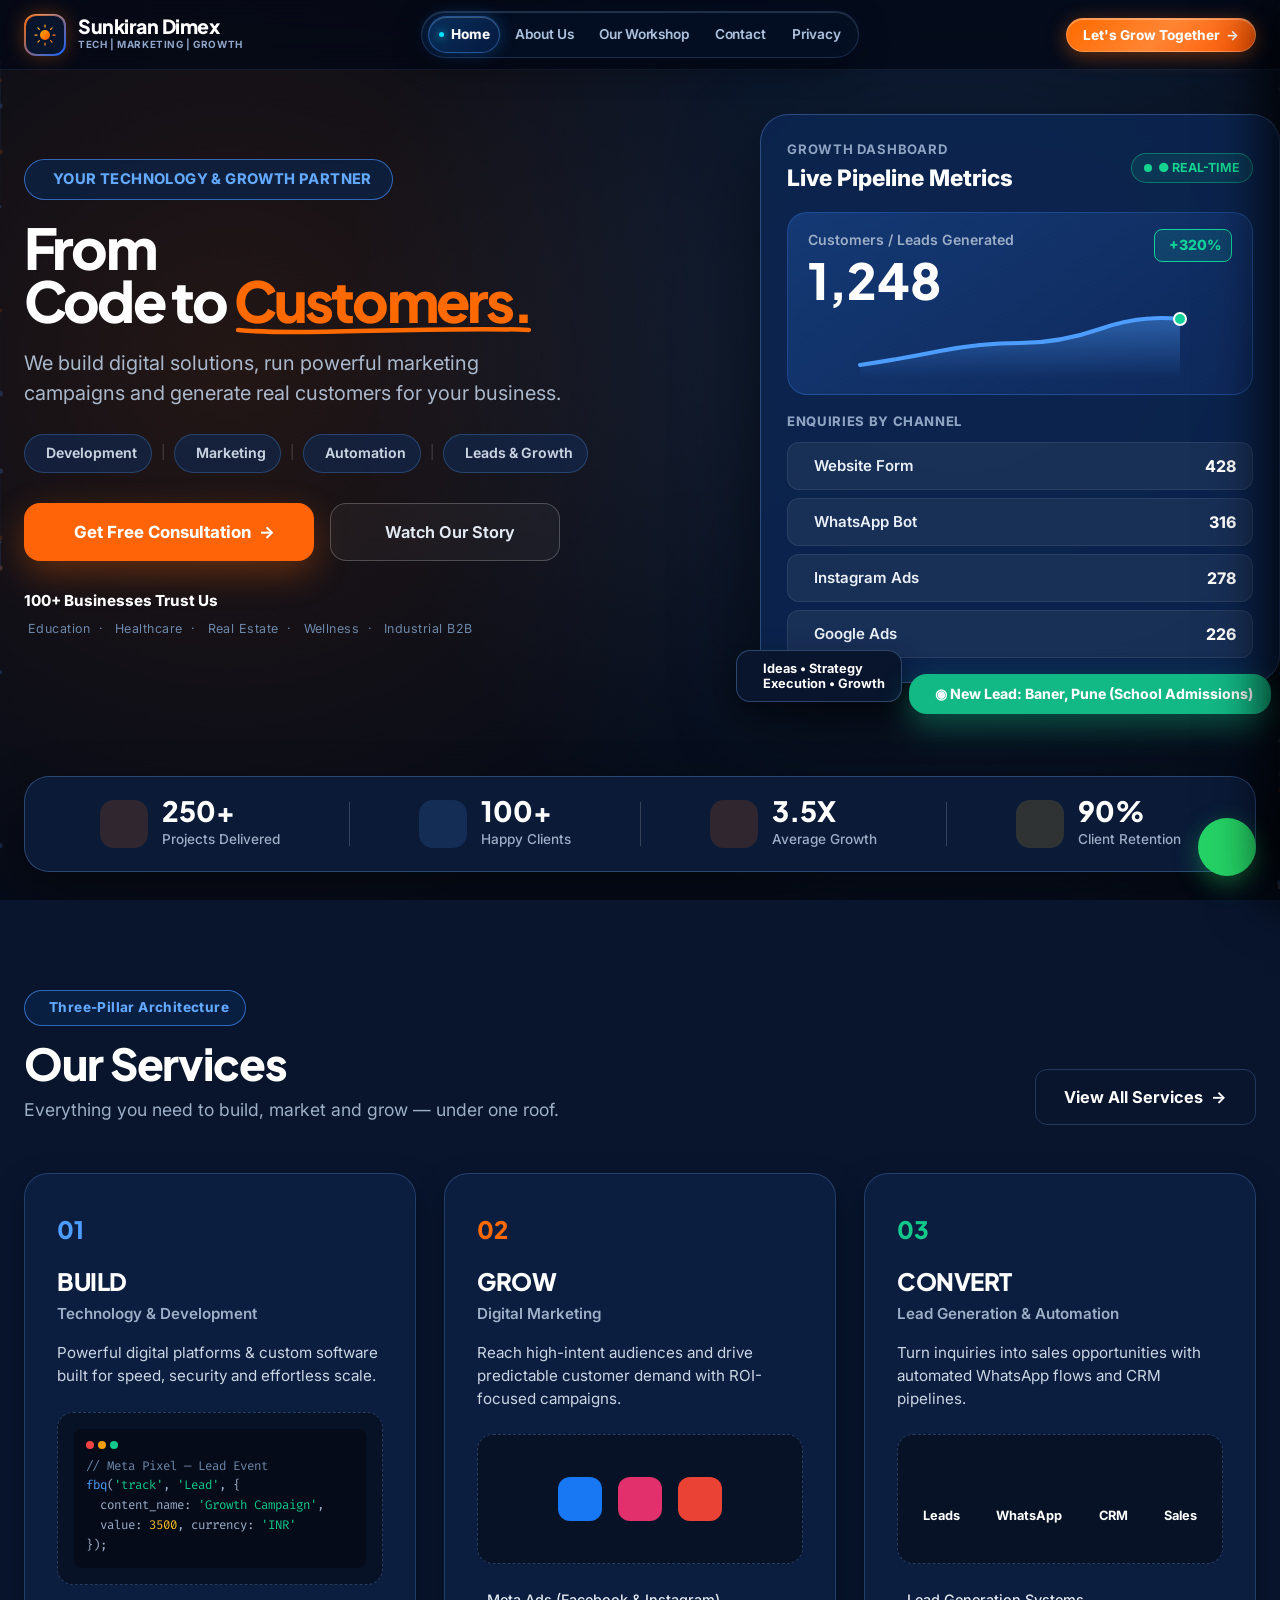
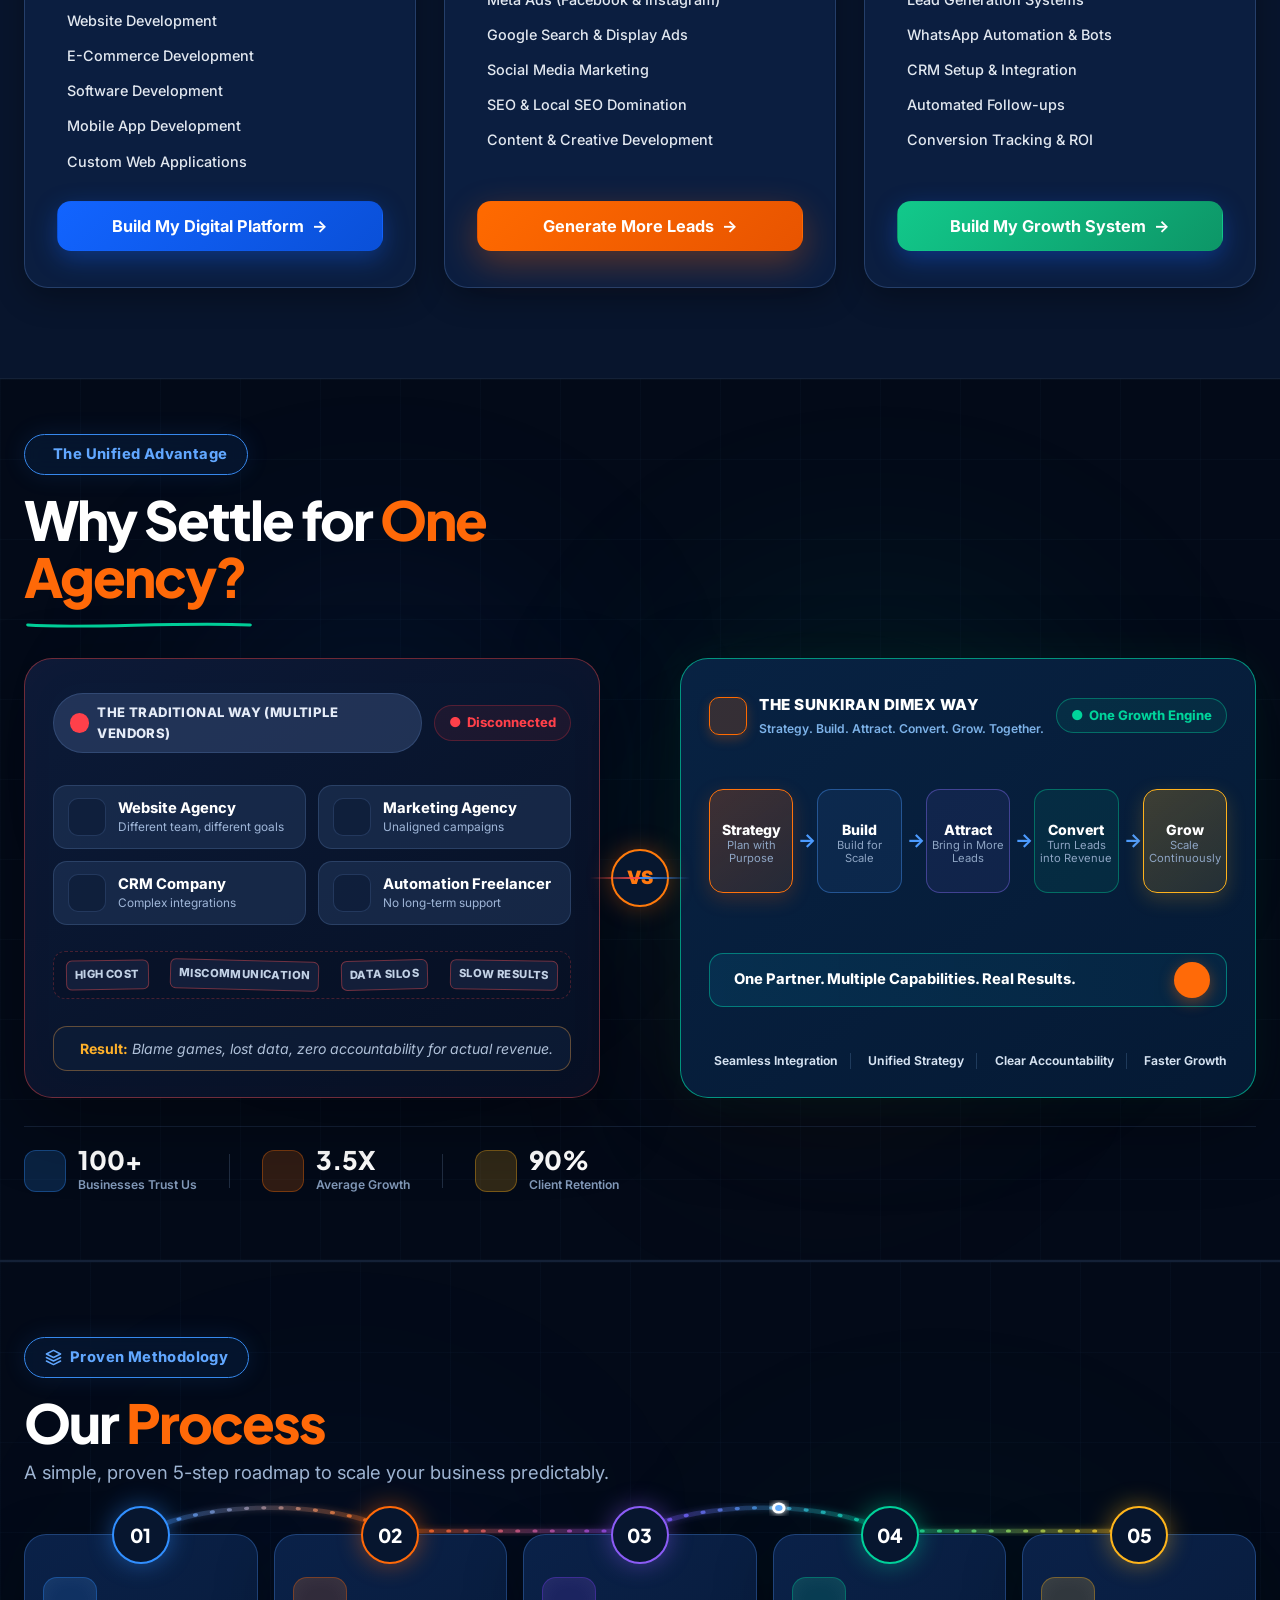
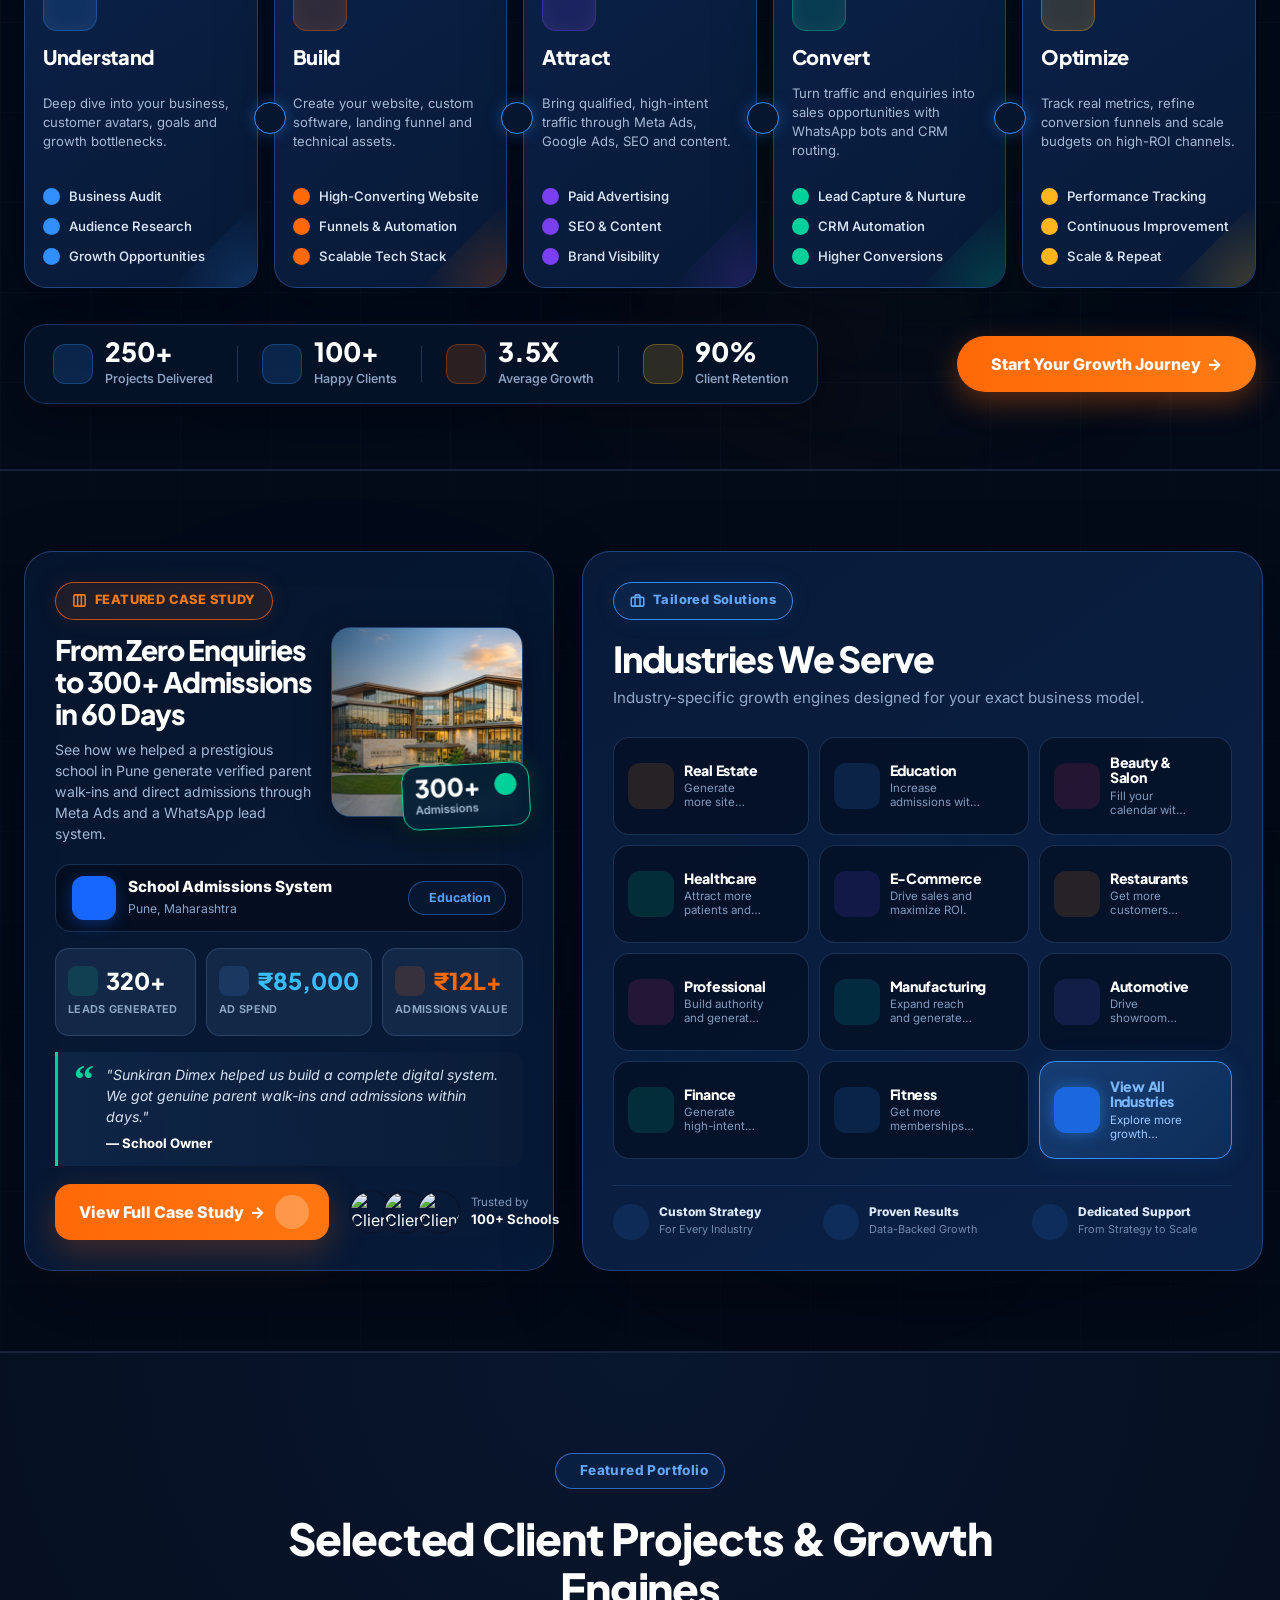
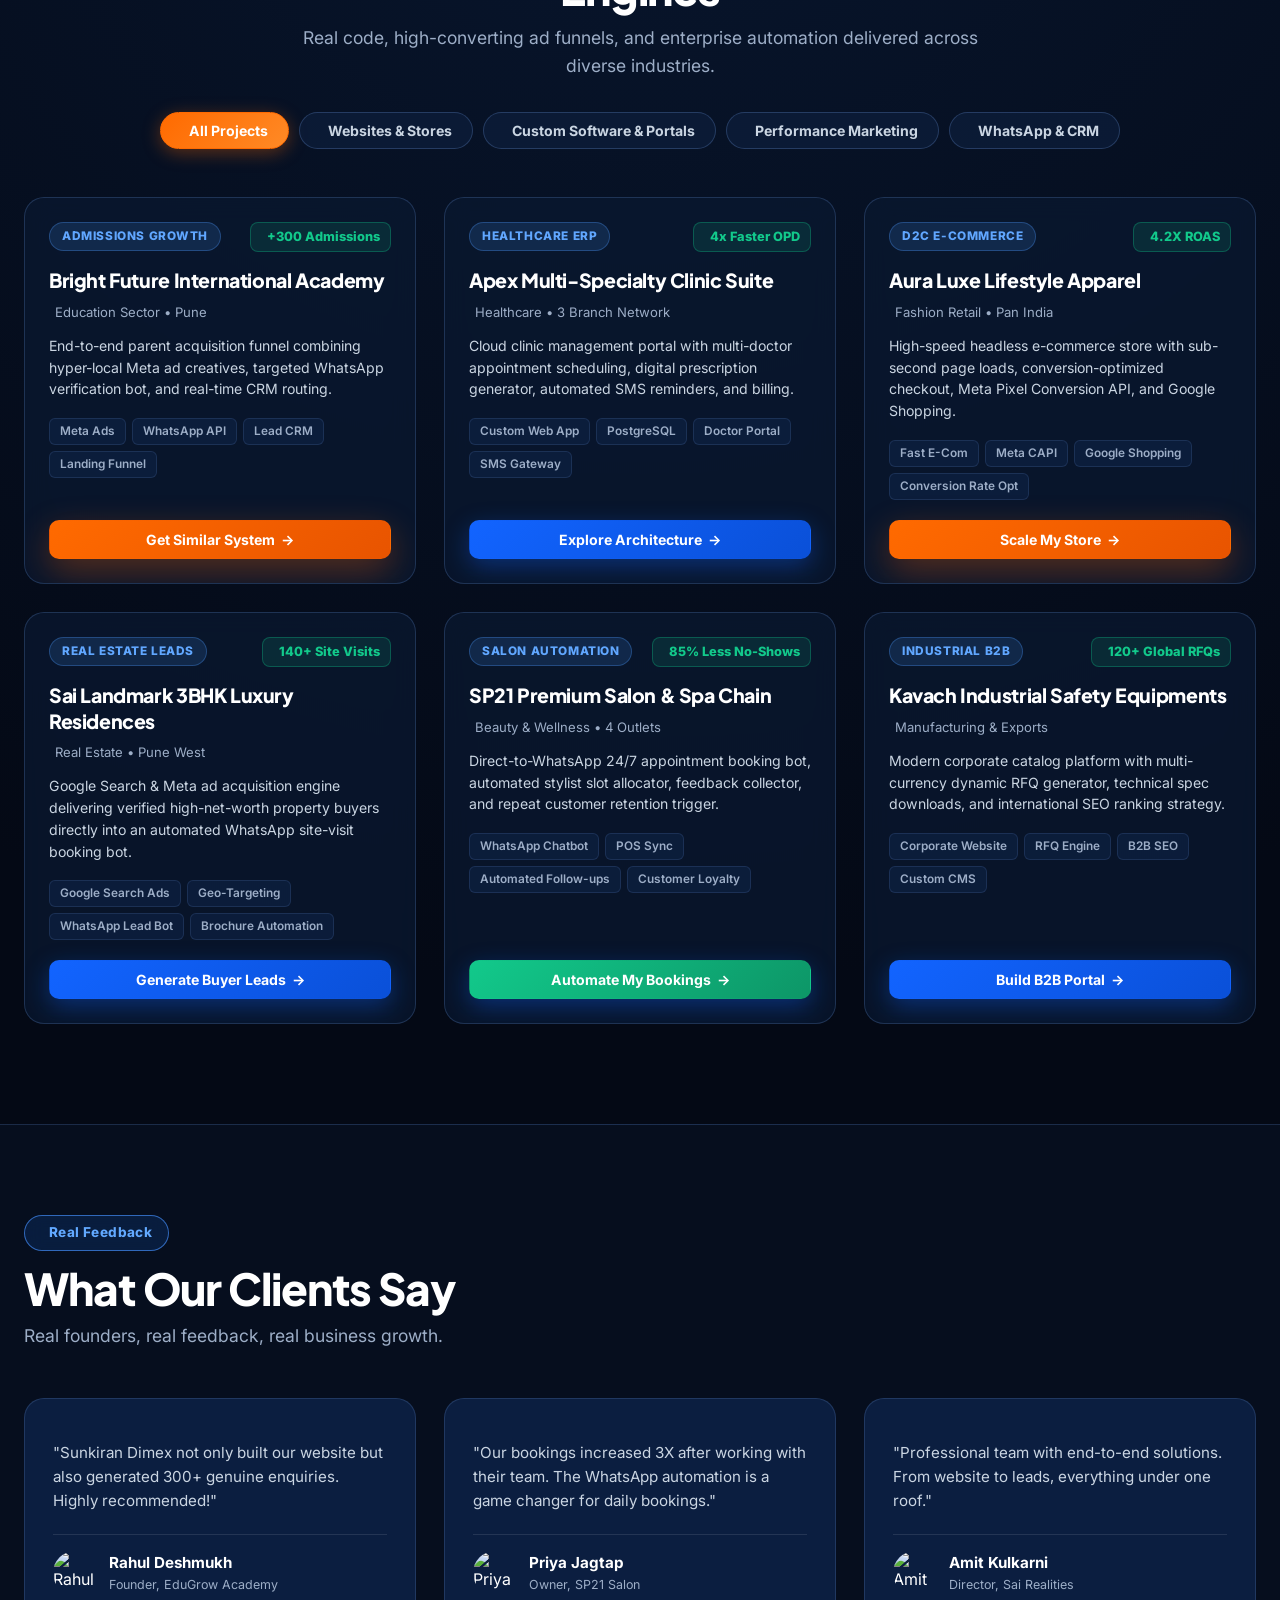
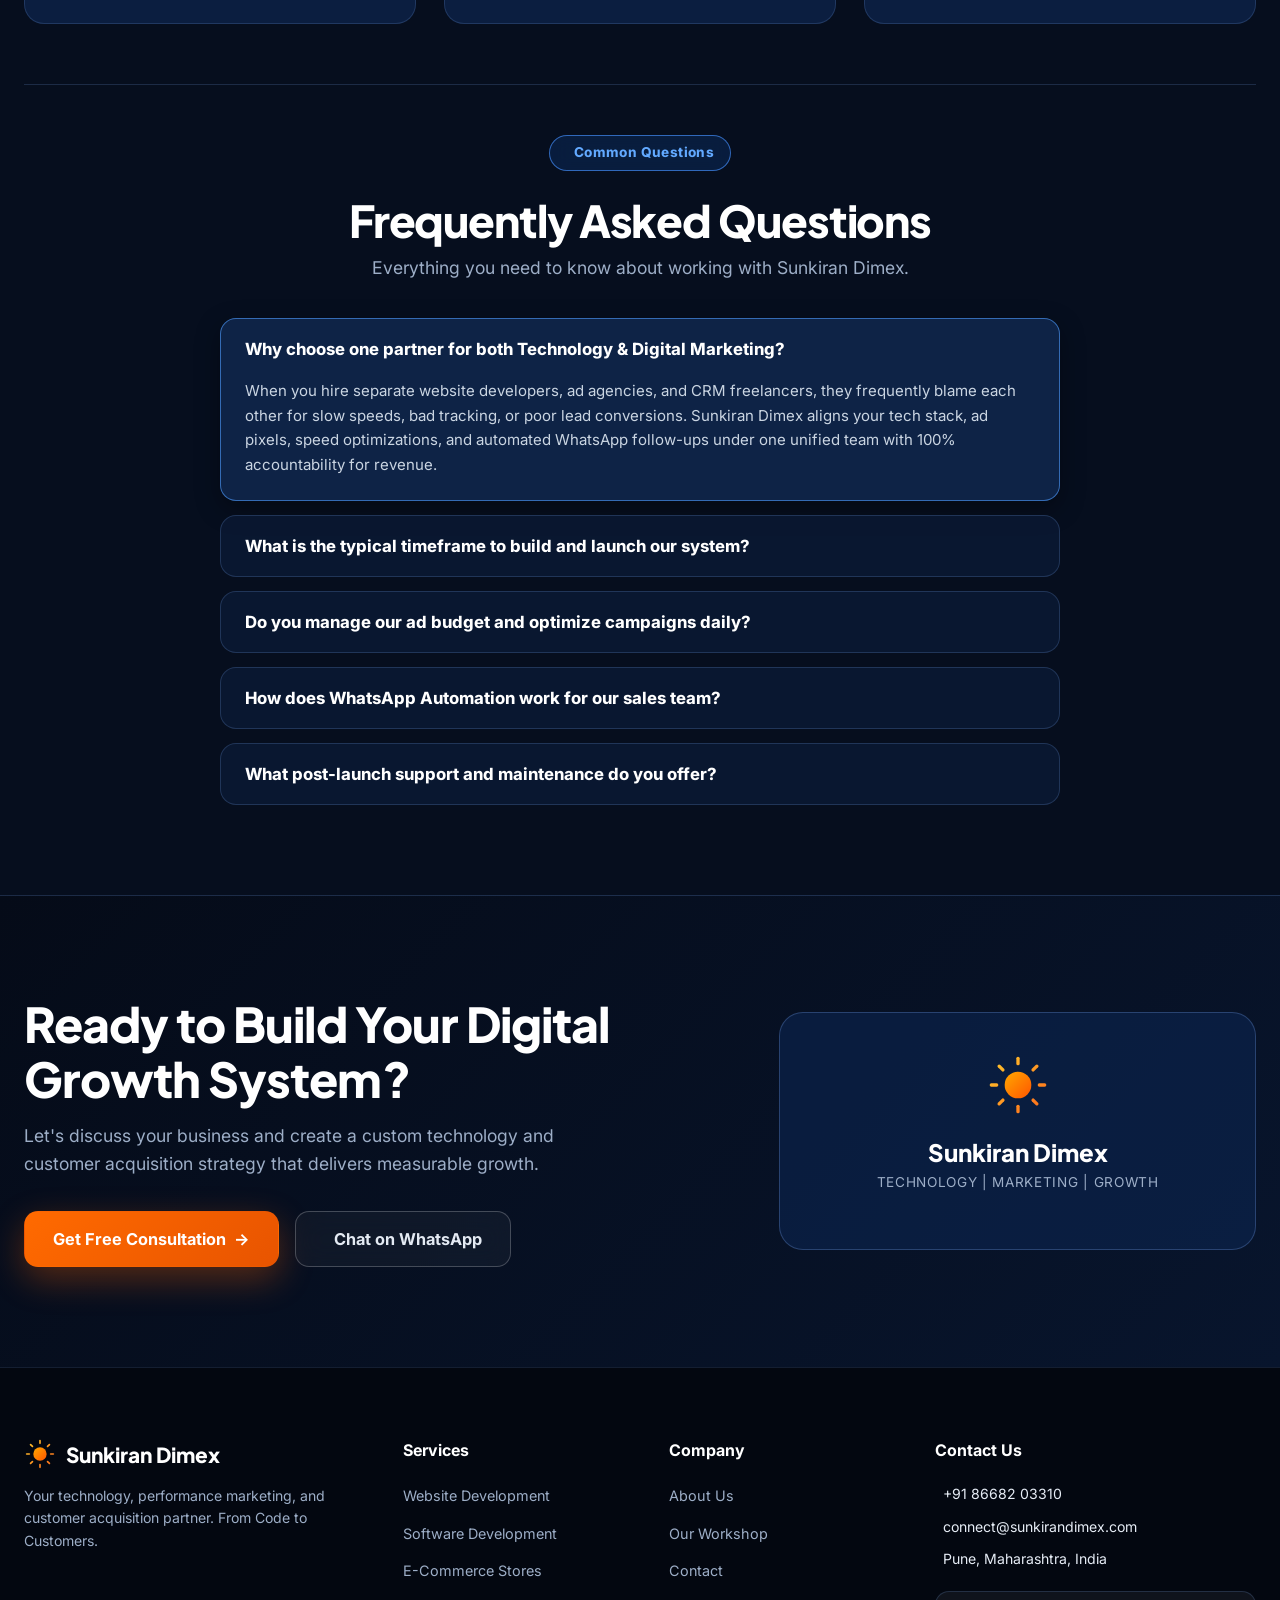
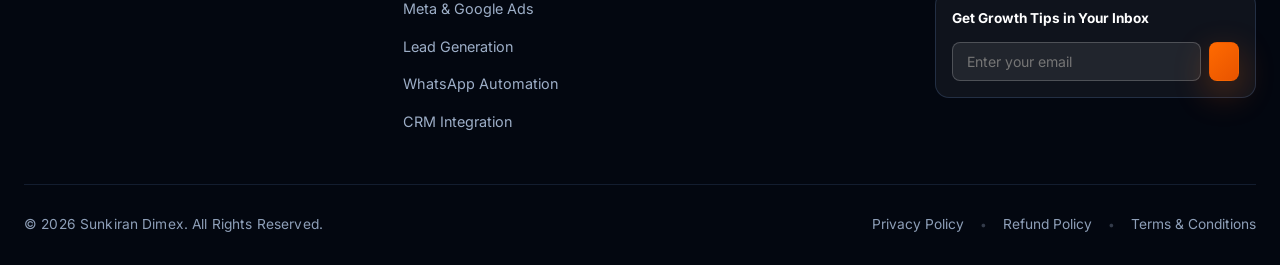
==== index.html @ 64890d20 "feat: add application script and update HTML layouts with icons" ====
<!DOCTYPE html>
<html lang="en">
<head>
  <meta charset="UTF-8">
  <meta name="viewport" content="width=device-width, initial-scale=1.0">
  <title>Sunkiran Dimex | Technology, Marketing & Digital Growth Partner</title>
  <meta name="description" content="From Code to Customers. Sunkiran Dimex builds custom software, websites, high-converting ad campaigns, and automated growth engines for businesses.">
  <link rel="icon" type="image/svg+xml" href="images/logo.svg">
  <!-- Phosphor Icons -->
  <script src="https://unpkg.com/@phosphor-icons/web"></script>
  <!-- Stylesheet -->
  <link rel="stylesheet" href="css/style.css">
</head>
<body>

  <!-- ========================================================
       1. NAVIGATION HEADER (Single-Line Desktop, Kinetic Mobile Drawer)
       ======================================================== -->
  <header class="header-sticky">
    <div class="container nav-container">
      
      <!-- Left Brand Block -->
      <a href="index.html" class="nav-brand">
        <div class="brand-icon-box">
          <div class="brand-icon-inner">
            <img src="images/logo.svg" alt="Sunkiran Dimex Sunrise Logo" style="width: 24px; height: 24px;">
          </div>
        </div>
        <div class="brand-text-wrap">
          <span class="brand-title">Sunkiran Dimex</span>
          <span class="brand-tagline">TECH | MARKETING | GROWTH</span>
        </div>
      </a>

      <!-- Desktop Navigation Menu -->
      <nav class="desktop-nav" aria-label="Main Navigation">
        <a href="index.html" class="nav-link active" aria-current="page">Home</a>
        <a href="about.html" class="nav-link">About Us</a>
        <a href="workshop.html" class="nav-link">Our Workshop</a>
        <a href="contact.html" class="nav-link">Contact</a>
        <a href="privacy-policy.html" class="nav-link">Privacy</a>
      </nav>

      <!-- Right Nav Actions (Desktop CTA + Mobile Menu Button) -->
      <div class="nav-actions">
        <button class="btn btn-orange open-consultation-btn nav-cta-btn">
          <span>Let's Grow Together &nbsp;→</span>
        </button>

        <button id="mobile-menu-btn" class="mobile-menu-trigger" aria-label="Open Navigation Menu">
          <i class="ph-bold ph-list"></i>
        </button>
      </div>

    </div>

    
  </header>

  <!-- Mobile Drawer Backdrop -->
    <div id="mobile-nav-backdrop" class="mobile-nav-backdrop"></div>

    <!-- Mobile Drawer Menu -->
    <aside id="mobile-nav-drawer" class="mobile-nav-drawer" aria-label="Mobile Navigation Menu">
      <div class="mobile-drawer-header">
        <div class="nav-brand">
          <div class="brand-icon-box" style="width: 40px; height: 40px;">
            <div class="brand-icon-inner">
              <img src="images/logo.svg" alt="Sunkiran Dimex Logo" style="width: 20px; height: 20px;">
            </div>
          </div>
          <div>
            <div class="brand-title" style="font-size: 1.15rem;">Sunkiran Dimex</div>
            <div class="brand-tagline" style="font-size: 0.65rem;">TECH | MARKETING | GROWTH</div>
          </div>
        </div>
        <button id="mobile-drawer-close" class="mobile-close-btn" aria-label="Close Menu">
          <i class="ph-bold ph-x"></i>
        </button>
      </div>

      <div class="mobile-drawer-body">
        <a href="index.html" class="mobile-nav-link active" aria-current="page">
          <i class="ph-bold ph-house-line"></i> <span>Home</span>
        </a>
        <a href="about.html" class="mobile-nav-link">
          <i class="ph-bold ph-users-three"></i> <span>About Us</span>
        </a>
        <a href="workshop.html" class="mobile-nav-link">
          <i class="ph-bold ph-chalkboard-teacher"></i> <span>Our Workshop</span>
        </a>
        <a href="contact.html" class="mobile-nav-link">
          <i class="ph-bold ph-paper-plane-tilt"></i> <span>Contact</span>
        </a>
        <a href="privacy-policy.html" class="mobile-nav-link">
          <i class="ph-bold ph-shield-check"></i> <span>Privacy</span>
        </a>
      </div>

      <div class="mobile-drawer-footer">
        <button class="btn btn-orange open-consultation-btn" style="width: 100%; height: 48px; font-size: 0.95rem;">
          <span>Get Free Consultation &nbsp;→</span>
        </button>
        <a href="https://wa.me/918668203310?text=Hi%20Sunkiran%20Dimex%2C%20I%20would%20like%20to%20discuss%20growing%20my%20business." target="_blank" class="btn btn-glass" style="width: 100%; height: 46px; justify-content: center; gap: 8px;">
          <i class="ph-bold ph-whatsapp-logo" style="color: #25D366; font-size: 1.25rem;"></i>
          <span>Chat on WhatsApp</span>
        </a>
      </div>
    </aside>

  <!-- ========================================================
       2. HERO SECTION (1920x900 Pixel-Precise Canvas)
       ======================================================== -->
  <section class="hero-section">
    <canvas id="hero-canvas"></canvas>

    

    <!-- Main Two-Column Hero Grid -->
    <div class="container hero-layout-grid">
      
      <!-- HERO LEFT COLUMN (44% Width) -->
      <div class="hero-left-content">
        
        <!-- Eyebrow Pill -->
        <div class="eyebrow-pill">
          <i class="ph-bold ph-sparkle" style="font-size: 1.05rem; color: #61A7FF;"></i>
          <span>YOUR TECHNOLOGY & GROWTH PARTNER</span>
        </div>

        <!-- Headline -->
        <h1 class="hero-headline">
          From<br>
          Code to <span class="highlight">Customers.
            <!-- Hand-drawn Orange Underline SVG -->
            <svg class="headline-underline-svg" viewBox="0 0 280 14" fill="none" preserveAspectRatio="none">
              <path d="M4 8 C60 14, 200 4, 276 8" stroke="#FF6A00" stroke-width="4.5" stroke-linecap="round" />
            </svg>
          </span>
        </h1>

        <!-- Subheadline / Description -->
        <p class="hero-description">
          We build digital solutions, run powerful marketing campaigns and generate real customers for your business.
        </p>

        <!-- Service Highlights Row (STRICT SINGLE ROW ON DESKTOP) -->
        <div class="service-pills-row">
          <div class="service-pill-item">
            <i class="ph-bold ph-code" style="color: #4D9DFF;"></i>
            <span>Development</span>
          </div>
          <span class="pill-sep">|</span>
          <div class="service-pill-item">
            <i class="ph-bold ph-chart-line-up" style="color: #FF6A00;"></i>
            <span>Marketing</span>
          </div>
          <span class="pill-sep">|</span>
          <div class="service-pill-item">
            <i class="ph-bold ph-gear-six" style="color: #A855F7;"></i>
            <span>Automation</span>
          </div>
          <span class="pill-sep">|</span>
          <div class="service-pill-item">
            <i class="ph-bold ph-target" style="color: #00D497;"></i>
            <span>Leads & Growth</span>
          </div>
        </div>

        <!-- Dual CTA Row -->
        <div class="hero-cta-row">
          <button class="btn btn-orange hero-cta-primary open-consultation-btn">
            <i class="ph-fill ph-paper-plane-tilt" style="font-size: 1.25rem;"></i>
            <span>Get Free Consultation &nbsp;→</span>
          </button>
          
          <button class="btn btn-glass hero-cta-secondary open-video-btn">
            <i class="ph-fill ph-play-circle" style="font-size: 1.4rem; color: #FFFFFF;"></i>
            <span>Watch Our Story</span>
          </button>
        </div>

        <!-- Industry Trust Indicators -->
        <div class="hero-trust-box">
          <div class="trust-copy-wrap">
            <div class="trust-title">100+ Businesses Trust Us</div>
            <div class="trust-subtext" style="display: flex; align-items: center; gap: 8px; flex-wrap: wrap; margin-top: 6px;">
              <span style="font-size: 0.78rem; color: #6E88AA; letter-spacing: 0.04em; display: inline-flex; align-items: center; gap: 8px; flex-wrap: wrap;">
                <span style="display: inline-flex; align-items: center; gap: 4px;"><i class="ph-bold ph-graduation-cap" style="color: #4D9DFF;"></i> Education</span>
                <span>·</span>
                <span style="display: inline-flex; align-items: center; gap: 4px;"><i class="ph-bold ph-first-aid" style="color: #4D9DFF;"></i> Healthcare</span>
                <span>·</span>
                <span style="display: inline-flex; align-items: center; gap: 4px;"><i class="ph-bold ph-buildings" style="color: #4D9DFF;"></i> Real Estate</span>
                <span>·</span>
                <span style="display: inline-flex; align-items: center; gap: 4px;"><i class="ph-bold ph-sparkle" style="color: #4D9DFF;"></i> Wellness</span>
                <span>·</span>
                <span style="display: inline-flex; align-items: center; gap: 4px;"><i class="ph-bold ph-factory" style="color: #4D9DFF;"></i> Industrial B2B</span>
              </span>
            </div>
          </div>
        </div>

      </div>

      <!-- HERO RIGHT COLUMN: Interactive Floating Analytics Dashboard & Sticky Note -->
      <div class="hero-right-stage">

        <!-- Floating Sticky Note -->
        <div class="sticky-note-badge">
          <div class="pushpin"></div>
          <div style="display: flex; align-items: center; gap: 6px;"><i class="ph-bold ph-check-circle" style="color: #0F53B7;"></i> More Leads</div>
          <div style="display: flex; align-items: center; gap: 6px;"><i class="ph-bold ph-check-circle" style="color: #0F53B7;"></i> More Sales</div>
          <div style="display: flex; align-items: center; gap: 6px;"><i class="ph-bold ph-check-circle" style="color: #0F53B7;"></i> Happier Business</div>
        </div>

        <!-- Floating Analytics Dashboard Card -->
        <div class="analytics-dashboard-card">

          <!-- Dashboard Header -->
          <div class="dash-top-bar">
            <div>
              <div class="dash-lbl">GROWTH DASHBOARD</div>
              <div class="dash-heading">Live Pipeline Metrics</div>
            </div>
            <div class="realtime-badge">
              <span class="realtime-dot"></span>
              <span>● REAL-TIME</span>
            </div>
          </div>

          <!-- Main Metric Card (1,248 Customers / Leads Generated) -->
          <div class="metric-summary-card">
            <div class="metric-row-header">
              <div>
                <div style="font-size: 0.88rem; color: #9DAEC7; font-weight: 600; margin-bottom: 4px;">Customers / Leads Generated</div>
                <div class="metric-counter-val count-up" data-target="1248">1,248</div>
              </div>
              <div class="growth-pill">
                <i class="ph-bold ph-trend-up"></i> +320%
              </div>
            </div>

            <!-- Glowing Area Sparkline SVG -->
            <div class="chart-canvas-wrap">
              <svg viewBox="0 0 320 65" style="width: 100%; height: 100%; overflow: visible;">
                <defs>
                  <linearGradient id="glowGradient" x1="0" y1="0" x2="0" y2="1">
                    <stop offset="0%" stop-color="#4D9DFF" stop-opacity="0.45" />
                    <stop offset="100%" stop-color="#4D9DFF" stop-opacity="0.0" />
                  </linearGradient>
                </defs>
                <path d="M0,52 Q40,46 80,38 T160,30 T240,16 T320,6 L320,65 L0,65 Z" fill="url(#glowGradient)" />
                <path d="M0,52 Q40,46 80,38 T160,30 T240,16 T320,6" fill="none" stroke="#4D9DFF" stroke-width="4" stroke-linecap="round" />
                <circle cx="320" cy="6" r="6" fill="#12D29A" stroke="#FFFFFF" stroke-width="2" />
              </svg>
            </div>
          </div>

          <!-- Enquiries by Channel Section -->
          <div class="channel-title">ENQUIRIES BY CHANNEL</div>
          
          <div class="channel-rows-grid">
            <div class="channel-row-item">
              <div class="channel-name">
                <i class="ph-bold ph-browsers" style="color: #4D9DFF; font-size: 1.25rem;"></i>
                <span>Website Form</span>
              </div>
              <div class="channel-val">428</div>
            </div>

            <div class="channel-row-item">
              <div class="channel-name">
                <i class="ph-bold ph-whatsapp-logo" style="color: #25D366; font-size: 1.25rem;"></i>
                <span>WhatsApp Bot</span>
              </div>
              <div class="channel-val">316</div>
            </div>

            <div class="channel-row-item">
              <div class="channel-name">
                <i class="ph-bold ph-instagram-logo" style="color: #E1306C; font-size: 1.25rem;"></i>
                <span>Instagram Ads</span>
              </div>
              <div class="channel-val">278</div>
            </div>

            <div class="channel-row-item">
              <div class="channel-name">
                <i class="ph-bold ph-google-logo" style="color: #FBBF24; font-size: 1.25rem;"></i>
                <span>Google Ads</span>
              </div>
              <div class="channel-val">226</div>
            </div>
          </div>

          <!-- Coffee Mug / Strategy Badge -->
          <div class="coffee-strategy-badge">
            <i class="ph-fill ph-coffee" style="color: #FF6A00; font-size: 1.25rem;"></i>
            <div style="line-height: 1.2;">
              <strong>Ideas • Strategy</strong><br>Execution • Growth
            </div>
          </div>

          <!-- Live Lead Notification Pill -->
          <div class="live-lead-pill">
            <i class="ph-fill ph-bell-ringing" style="font-size: 1.15rem;"></i>
            <span>◉ New Lead: Baner, Pune (School Admissions)</span>
          </div>

        </div>

      </div>

    </div>

    <!-- ========================================================
         3. BOTTOM METRICS BAR (Strict 1-Row Spanning Strip)
         ======================================================== -->
    <div class="container">
      <div class="bottom-metrics-bar">
        
        <!-- Metric 1 -->
        <div class="metrics-bar-item">
          <div class="metrics-bar-icon orange">
            <i class="ph-bold ph-rocket-launch"></i>
          </div>
          <div>
            <div class="metrics-bar-num count-up" data-target="250" data-suffix="+">250+</div>
            <div class="metrics-bar-lbl">Projects Delivered</div>
          </div>
        </div>

        <div class="metrics-bar-sep"></div>

        <!-- Metric 2 -->
        <div class="metrics-bar-item">
          <div class="metrics-bar-icon blue">
            <i class="ph-bold ph-users-three"></i>
          </div>
          <div>
            <div class="metrics-bar-num count-up" data-target="100" data-suffix="+">100+</div>
            <div class="metrics-bar-lbl">Happy Clients</div>
          </div>
        </div>

        <div class="metrics-bar-sep"></div>

        <!-- Metric 3 -->
        <div class="metrics-bar-item">
          <div class="metrics-bar-icon orange">
            <i class="ph-bold ph-chart-bar"></i>
          </div>
          <div>
            <div class="metrics-bar-num">3.5X</div>
            <div class="metrics-bar-lbl">Average Growth</div>
          </div>
        </div>

        <div class="metrics-bar-sep"></div>

        <!-- Metric 4 -->
        <div class="metrics-bar-item">
          <div class="metrics-bar-icon gold">
            <i class="ph-bold ph-trophy"></i>
          </div>
          <div>
            <div class="metrics-bar-num">90%</div>
            <div class="metrics-bar-lbl">Client Retention</div>
          </div>
        </div>

      </div>
    </div>

  </section>

  <!-- ========================================================
       4. SERVICES SECTION (3-Pillar Architecture)
       ======================================================== -->
  <section id="services" class="section section-light">
    <div class="container">
      
      <div style="display: flex; justify-content: space-between; align-items: flex-end; margin-bottom: 48px; flex-wrap: wrap; gap: 20px;">
        <div>
          <div class="eyebrow-pill" style="margin-bottom: 12px; padding: 6px 16px; font-size: 0.85rem;">
            <i class="ph-bold ph-cubes"></i> Three-Pillar Architecture
          </div>
          <h2 class="section-title" style="margin: 0;">Our Services</h2>
          <p class="section-subtitle" style="margin-top: 8px;">Everything you need to build, market and grow — under one roof.</p>
        </div>
        <a href="#services" class="btn btn-outline-dark" style="border-radius: 12px;">
          View All Services &nbsp;→
        </a>
      </div>

      <div class="grid-3">
        
        <!-- CARD 01: BUILD -->
        <div class="service-card">
          <div>
            <div style="display: flex; justify-content: space-between; align-items: center; margin-bottom: 12px;">
              <span class="service-num blue">01</span>
              <span class="handwritten blue" style="font-size: 1.15rem;">Your Ideas, Our Code</span>
            </div>
            
            <h3 class="service-title">BUILD</h3>
            <div class="service-cat">Technology & Development</div>
            <p class="service-desc">Powerful digital platforms & custom software built for speed, security and effortless scale.</p>

            <div class="service-mockup-frame">
              <div style="background: #050B18; border-radius: 8px; padding: 12px; width: 100%; color: #9DAEC7; font-family: var(--font-mono); font-size: 0.78rem;">
                <div style="display: flex; gap: 4px; margin-bottom: 8px;">
                  <span style="width: 8px; height: 8px; border-radius: 50%; background: #EF4444;"></span>
                  <span style="width: 8px; height: 8px; border-radius: 50%; background: #F59E0B;"></span>
                  <span style="width: 8px; height: 8px; border-radius: 50%; background: #12C98B;"></span>
                </div>
                <!-- Meta Pixel Integration (real industry code) -->
                <span style="color: #6E88AA;">// Meta Pixel — Lead Event</span><br>
                <span style="color: #4D9DFF;">fbq</span>(<span style="color: #12C98B;">'track'</span>, <span style="color: #12C98B;">'Lead'</span>, {<br>
                &nbsp;&nbsp;<span style="color: #9DAEC7;">content_name</span>: <span style="color: #12C98B;">'Growth Campaign'</span>,<br>
                &nbsp;&nbsp;<span style="color: #9DAEC7;">value</span>: <span style="color: #FBBF24;">3500</span>, currency: <span style="color: #12C98B;">'INR'</span><br>
                });
              </div>
            </div>

            <ul class="service-list">
              <li><i class="ph-bold ph-check-circle" style="color: #4D9DFF;"></i> Website Development</li>
              <li><i class="ph-bold ph-check-circle" style="color: #4D9DFF;"></i> E-Commerce Development</li>
              <li><i class="ph-bold ph-check-circle" style="color: #4D9DFF;"></i> Software Development</li>
              <li><i class="ph-bold ph-check-circle" style="color: #4D9DFF;"></i> Mobile App Development</li>
              <li><i class="ph-bold ph-check-circle" style="color: #4D9DFF;"></i> Custom Web Applications</li>
            </ul>
          </div>

          <button class="btn btn-primary open-consultation-btn" data-service="Website Development" style="width: 100%;">
            Build My Digital Platform &nbsp;→
          </button>
        </div>

        <!-- CARD 02: GROW -->
        <div class="service-card">
          <div>
            <div style="display: flex; justify-content: space-between; align-items: center; margin-bottom: 12px;">
              <span class="service-num orange">02</span>
              <span class="handwritten orange" style="font-size: 1.15rem;">More Reach, More Business</span>
            </div>

            <h3 class="service-title">GROW</h3>
            <div class="service-cat">Digital Marketing</div>
            <p class="service-desc">Reach high-intent audiences and drive predictable customer demand with ROI-focused campaigns.</p>

            <div class="service-mockup-frame">
              <div style="display: flex; align-items: center; justify-content: center; gap: 16px; width: 100%;">
                <div style="background: #1877F2; color: #FFF; width: 44px; height: 44px; border-radius: 12px; display: flex; align-items: center; justify-content: center; font-size: 1.5rem;"><i class="ph-bold ph-facebook-logo"></i></div>
                <div style="background: #E1306C; color: #FFF; width: 44px; height: 44px; border-radius: 12px; display: flex; align-items: center; justify-content: center; font-size: 1.5rem;"><i class="ph-bold ph-instagram-logo"></i></div>
                <div style="background: #EA4335; color: #FFF; width: 44px; height: 44px; border-radius: 12px; display: flex; align-items: center; justify-content: center; font-size: 1.5rem;"><i class="ph-bold ph-google-logo"></i></div>
              </div>
            </div>

            <ul class="service-list">
              <li><i class="ph-bold ph-check-circle" style="color: #FF6A00;"></i> Meta Ads (Facebook & Instagram)</li>
              <li><i class="ph-bold ph-check-circle" style="color: #FF6A00;"></i> Google Search & Display Ads</li>
              <li><i class="ph-bold ph-check-circle" style="color: #FF6A00;"></i> Social Media Marketing</li>
              <li><i class="ph-bold ph-check-circle" style="color: #FF6A00;"></i> SEO & Local SEO Domination</li>
              <li><i class="ph-bold ph-check-circle" style="color: #FF6A00;"></i> Content & Creative Development</li>
            </ul>
          </div>

          <button class="btn btn-orange open-consultation-btn" data-service="Meta & Google Ads" style="width: 100%;">
            Generate More Leads &nbsp;→
          </button>
        </div>

        <!-- CARD 03: CONVERT -->
        <div class="service-card">
          <div>
            <div style="display: flex; justify-content: space-between; align-items: center; margin-bottom: 12px;">
              <span class="service-num emerald">03</span>
              <span class="handwritten green" style="font-size: 1.15rem;">Automate, Scale, Grow</span>
            </div>

            <h3 class="service-title">CONVERT</h3>
            <div class="service-cat">Lead Generation & Automation</div>
            <p class="service-desc">Turn inquiries into sales opportunities with automated WhatsApp flows and CRM pipelines.</p>

            <div class="service-mockup-frame">
              <div style="display: flex; align-items: center; justify-content: space-around; width: 100%; font-size: 0.8rem; font-weight: 700;">
                <div style="text-align: center;"><i class="ph-bold ph-users" style="font-size: 1.3rem; color: #4D9DFF;"></i><br>Leads</div>
                <i class="ph-bold ph-arrow-right" style="color: #9DAEC7;"></i>
                <div style="text-align: center;"><i class="ph-bold ph-whatsapp-logo" style="font-size: 1.3rem; color: #25D366;"></i><br>WhatsApp</div>
                <i class="ph-bold ph-arrow-right" style="color: #9DAEC7;"></i>
                <div style="text-align: center;"><i class="ph-bold ph-database" style="font-size: 1.3rem; color: #FF6A00;"></i><br>CRM</div>
                <i class="ph-bold ph-arrow-right" style="color: #9DAEC7;"></i>
                <div style="text-align: center;"><i class="ph-bold ph-currency-circle-dollar" style="font-size: 1.3rem; color: #12C98B;"></i><br>Sales</div>
              </div>
            </div>

            <ul class="service-list">
              <li><i class="ph-bold ph-check-circle" style="color: #12C98B;"></i> Lead Generation Systems</li>
              <li><i class="ph-bold ph-check-circle" style="color: #12C98B;"></i> WhatsApp Automation & Bots</li>
              <li><i class="ph-bold ph-check-circle" style="color: #12C98B;"></i> CRM Setup & Integration</li>
              <li><i class="ph-bold ph-check-circle" style="color: #12C98B;"></i> Automated Follow-ups</li>
              <li><i class="ph-bold ph-check-circle" style="color: #12C98B;"></i> Conversion Tracking & ROI</li>
            </ul>
          </div>

          <button class="btn btn-primary open-consultation-btn" data-service="WhatsApp Automation & CRM" style="width: 100%; background: linear-gradient(135deg, #12C98B 0%, #0D9667 100%);">
            Build My Growth System &nbsp;→
          </button>
        </div>

      </div>

    </div>
  </section>

  <!-- ========================================================
       5. UNIFIED ADVANTAGE SECTION (Pixel-Accurate Reference)
       ======================================================== -->
  <div id="growth-engine" style="position: relative; top: -80px; visibility: hidden;"></div>
  <section id="unified-advantage" class="unified-advantage-section">
    <!-- Ambient Radial Glows -->
    <div class="ua-glow ua-glow-blue"></div>
    <div class="ua-glow ua-glow-green"></div>
    <div class="ua-glow ua-glow-orange"></div>
    <div class="ua-bg-grid"></div>

    <div class="container ua-container">
      
      <!-- Top Section Header & Annotations -->
      <div class="ua-header-wrap">
        
        <!-- Left: Eyebrow, Title & Subtitle -->
        <div class="ua-header-left">
          <div class="ua-eyebrow-pill">
            <i class="ph-bold ph-git-fork"></i>
            <span>The Unified Advantage</span>
          </div>

          <h2 class="ua-headline">
            Why Settle for <span class="highlight-orange">One Agency?</span>
          </h2>

          <div class="ua-subheadline-wrap">
            <span class="handwritten green ua-subheadline">Get Everything Under One Roof</span>
            <svg class="ua-subhead-underline" viewBox="0 0 240 12" fill="none" preserveAspectRatio="none">
              <path d="M4 6 C60 11, 160 2, 236 6" stroke="#00D19A" stroke-width="3.5" stroke-linecap="round" />
            </svg>
          </div>
        </div>

        <!-- Top Center Handwritten Annotation (Desktop) -->
        <div class="ua-annotation-top-center handwritten blue">
          <span>One Partner<br>Real Growth</span>
          <svg width="46" height="34" viewBox="0 0 46 34" fill="none" stroke="#65AFFF" stroke-width="2.4" stroke-linecap="round" stroke-linejoin="round">
            <path d="M6 6 C20 4, 38 10, 40 26 M32 20 L40 26 L44 18" />
          </svg>
        </div>

        <!-- Top Right Handwritten Annotation (Positioned Cleanly Above THE SUNKIRAN DIMEX WAY Card) -->
        <div class="ua-annotation-top-right handwritten orange">
          <div class="ua-quote-content">
            <span>More Customers,<br>Happier Business</span>
            <svg width="42" height="36" viewBox="0 0 42 36" fill="none" stroke="#FF8A18" stroke-width="2.6" stroke-linecap="round" stroke-linejoin="round">
              <path d="M4 6 C16 4, 30 12, 32 26 M22 20 L32 26 L36 18" />
            </svg>
          </div>
          <svg class="ua-quote-underline" width="165" height="8" viewBox="0 0 165 8" fill="none">
            <path d="M2 4 C50 7, 115 2, 163 5" stroke="#FF8A18" stroke-width="2.5" stroke-linecap="round" />
          </svg>
        </div>

      </div>

      <!-- Main Comparison Grid Wrapper (Traditional vs Sunkiran) -->
      <div class="ua-comparison-wrapper">
        
        <!-- LEFT PANEL: THE TRADITIONAL WAY (MULTIPLE VENDORS) -->
        <div class="ua-panel ua-panel-traditional">
          
          <!-- Panel Header -->
          <div class="ua-panel-header">
            <div class="ua-badge-pill traditional-badge">
              <span class="ua-badge-cross"><i class="ph-bold ph-x" style="font-size: 0.75rem;"></i></span>
              <span>THE TRADITIONAL WAY (MULTIPLE VENDORS)</span>
            </div>
            <div class="ua-status-pill status-disconnected">
              <span class="ua-status-dot-red">●</span>
              <span>Disconnected</span>
            </div>
          </div>

          <!-- 2x2 Vendor Cards Grid -->
          <div class="ua-vendor-grid">
            <div class="ua-vendor-card">
              <div class="ua-vendor-icon"><i class="ph-bold ph-desktop"></i></div>
              <div>
                <div class="ua-vendor-title">Website Agency</div>
                <div class="ua-vendor-sub">Different team, different goals</div>
              </div>
            </div>

            <div class="ua-vendor-card">
              <div class="ua-vendor-icon"><i class="ph-bold ph-megaphone"></i></div>
              <div>
                <div class="ua-vendor-title">Marketing Agency</div>
                <div class="ua-vendor-sub">Unaligned campaigns</div>
              </div>
            </div>

            <div class="ua-vendor-card">
              <div class="ua-vendor-icon"><i class="ph-bold ph-database"></i></div>
              <div>
                <div class="ua-vendor-title">CRM Company</div>
                <div class="ua-vendor-sub">Complex integrations</div>
              </div>
            </div>

            <div class="ua-vendor-card">
              <div class="ua-vendor-icon"><i class="ph-bold ph-gear-six"></i></div>
              <div>
                <div class="ua-vendor-title">Automation Freelancer</div>
                <div class="ua-vendor-sub">No long-term support</div>
              </div>
            </div>
          </div>

          <!-- Roadblocks Milestone Signs Row -->
          <div class="ua-roadblocks-row">
            <div class="ua-roadblock-sign">
              <span>HIGH COST</span>
              <div class="ua-sign-post"></div>
            </div>
            <div class="ua-roadblock-sign">
              <span>MISCOMMUNICATION</span>
              <div class="ua-sign-post"></div>
            </div>
            <div class="ua-roadblock-sign">
              <span>DATA SILOS</span>
              <div class="ua-sign-post"></div>
            </div>
            <div class="ua-roadblock-sign">
              <span>SLOW RESULTS</span>
              <div class="ua-sign-post"></div>
            </div>
          </div>

          <!-- Bottom Warning Box -->
          <div class="ua-warning-box">
            <i class="ph-fill ph-warning ua-warning-icon"></i>
            <div class="ua-warning-text">
              <strong>Result:</strong> <em>Blame games, lost data, zero accountability for actual revenue.</em>
            </div>
          </div>

        </div>

        <!-- CENTER VS CONNECTOR -->
        <div class="ua-vs-connector">
          <div class="ua-vs-line-left"></div>
          <div class="ua-vs-badge">VS</div>
          <div class="ua-vs-line-right"></div>
        </div>

        <!-- RIGHT PANEL: THE SUNKIRAN DIMEX WAY -->
        <div class="ua-panel ua-panel-sunkiran">
          
          <!-- Panel Header -->
          <div class="ua-panel-header">
            <div class="ua-sunkiran-brand-title">
              <div class="ua-brand-icon-box">
                <i class="ph-bold ph-sun"></i>
              </div>
              <div>
                <div class="ua-brand-heading">THE SUNKIRAN DIMEX WAY</div>
                <div class="ua-brand-subheading">Strategy. Build. Attract. Convert. Grow. Together.</div>
              </div>
            </div>
            <div class="ua-status-pill status-engine">
              <span class="ua-status-dot-green">●</span>
              <span>One Growth Engine</span>
            </div>
          </div>

          <!-- 5-Step System Flow -->
          <div class="ua-system-flow-row">
            
            <!-- Step 1: Strategy -->
            <div class="ua-flow-step step-strategy active">
              <div class="ua-step-icon"><i class="ph-bold ph-lightbulb"></i></div>
              <div class="ua-step-title">Strategy</div>
              <div class="ua-step-sub">Plan with Purpose</div>
            </div>

            <div class="ua-flow-arrow">→</div>

            <!-- Step 2: Build -->
            <div class="ua-flow-step step-build">
              <div class="ua-step-icon"><i class="ph-bold ph-code"></i></div>
              <div class="ua-step-title">Build</div>
              <div class="ua-step-sub">Build for Scale</div>
            </div>

            <div class="ua-flow-arrow">→</div>

            <!-- Step 3: Attract -->
            <div class="ua-flow-step step-attract">
              <div class="ua-step-icon"><i class="ph-bold ph-megaphone"></i></div>
              <div class="ua-step-title">Attract</div>
              <div class="ua-step-sub">Bring in More Leads</div>
            </div>

            <div class="ua-flow-arrow">→</div>

            <!-- Step 4: Convert -->
            <div class="ua-flow-step step-convert">
              <div class="ua-step-icon"><i class="ph-bold ph-whatsapp-logo"></i></div>
              <div class="ua-step-title">Convert</div>
              <div class="ua-step-sub">Turn Leads into Revenue</div>
            </div>

            <div class="ua-flow-arrow">→</div>

            <!-- Step 5: Grow -->
            <div class="ua-flow-step step-grow active">
              <div class="ua-step-icon"><i class="ph-bold ph-chart-line-up"></i></div>
              <div class="ua-step-title">Grow</div>
              <div class="ua-step-sub">Scale Continuously</div>
            </div>

          </div>

          <!-- Result Banner -->
          <div class="ua-result-banner">
            <div class="ua-result-text">
              <i class="ph-bold ph-sparkle" style="color: #FF6A00; font-size: 1.15rem;"></i>
              <span>One Partner. Multiple Capabilities. Real Results.</span>
            </div>
            <button class="ua-result-btn open-consultation-btn" aria-label="Explore Growth Plan">
              <i class="ph-bold ph-arrow-right"></i>
            </button>
          </div>

          <!-- 4 Benefits Row -->
          <div class="ua-benefits-row">
            <div class="ua-benefit-item">
              <i class="ph-bold ph-shield-check"></i>
              <span>Seamless Integration</span>
            </div>
            <div class="ua-benefit-sep"></div>
            <div class="ua-benefit-item">
              <i class="ph-bold ph-target"></i>
              <span>Unified Strategy</span>
            </div>
            <div class="ua-benefit-sep"></div>
            <div class="ua-benefit-item">
              <i class="ph-bold ph-users"></i>
              <span>Clear Accountability</span>
            </div>
            <div class="ua-benefit-sep"></div>
            <div class="ua-benefit-item">
              <i class="ph-bold ph-trend-up"></i>
              <span>Faster Growth</span>
            </div>
          </div>

        </div>

      </div>

      <!-- Bottom Metrics & Brand Signature Row -->
      <div class="ua-bottom-row">
        
        <!-- Metrics (Left) -->
        <div class="ua-metrics-strip">
          <div class="ua-metric-box">
            <div class="ua-metric-icon blue"><i class="ph-bold ph-users-three"></i></div>
            <div>
              <div class="ua-metric-val count-up" data-target="100" data-suffix="+">100+</div>
              <div class="ua-metric-lbl">Businesses Trust Us</div>
            </div>
          </div>

          <div class="ua-metric-sep"></div>

          <div class="ua-metric-box">
            <div class="ua-metric-icon orange"><i class="ph-bold ph-trend-up"></i></div>
            <div>
              <div class="ua-metric-val">3.5X</div>
              <div class="ua-metric-lbl">Average Growth</div>
            </div>
          </div>

          <div class="ua-metric-sep"></div>

          <div class="ua-metric-box">
            <div class="ua-metric-icon gold"><i class="ph-bold ph-trophy"></i></div>
            <div>
              <div class="ua-metric-val">90%</div>
              <div class="ua-metric-lbl">Client Retention</div>
            </div>
          </div>
        </div>

      </div>

    </div>
  </section>

  <!-- ========================================================
       6. OUR PROCESS (AnimatedProcessRoadmap - 5-Step System)
       ======================================================== -->
  <section id="our-process" class="process-section">
    <!-- Ambient Radial Lighting -->
    <div class="process-glow process-glow-blue"></div>
    <div class="process-glow process-glow-orange"></div>
    <div class="process-glow process-glow-green"></div>
    <div class="process-bg-grid"></div>

    <div class="container process-container">
      
      <!-- Section Header with Dual Annotations -->
      <div class="process-header-wrap">
        
        <!-- Left: Eyebrow, Title & Subtitle -->
        <div class="process-header-left">
          <div class="process-eyebrow-pill">
            <svg width="17" height="17" viewBox="0 0 24 24" fill="none" stroke="#61A7FF" stroke-width="2.2" stroke-linecap="round" stroke-linejoin="round">
              <path d="M12 2L2 7l10 5 10-5-10-5zM2 17l10 5 10-5M2 12l10 5 10-5" />
            </svg>
            <span>Proven Methodology</span>
          </div>

          <h2 class="process-headline">
            Our <span class="highlight-orange">Process</span>
          </h2>

          <p class="process-subtitle">
            A simple, proven 5-step roadmap to scale your business predictably.
          </p>
        </div>

        <!-- Secondary Annotation (Center / Above Cards 03-04) -->
        <div class="process-annotation-secondary handwritten blue">
          <span>Strategy Today,<br>Growth Tomorrow.</span>
          <svg width="42" height="34" viewBox="0 0 42 34" fill="none" stroke="#65AFFF" stroke-width="2.4" stroke-linecap="round" stroke-linejoin="round">
            <path d="M4 6 C16 4, 30 12, 32 26 M22 20 L32 26 L36 18" />
          </svg>
        </div>

        <!-- Top Right Handwritten Annotation -->
        <div class="process-annotation-primary handwritten orange">
          <div class="process-annotation-quote">
            <span>Plan → Execute → Grow → Repeat</span>
            <svg class="process-arrow-right" width="30" height="22" viewBox="0 0 30 22" fill="none" stroke="#FF7612" stroke-width="2.5" stroke-linecap="round" stroke-linejoin="round">
              <path d="M2 11 H24 M16 4 L24 11 L16 18" />
            </svg>
          </div>
          <svg class="process-quote-underline" width="220" height="8" viewBox="0 0 220 8" fill="none">
            <path d="M2 4 C55 7, 155 2, 218 5" stroke="#FF7612" stroke-width="3" stroke-linecap="round" />
          </svg>
        </div>

      </div>

      <!-- Roadmap Track & 5-Step Process Cards -->
      <div class="process-roadmap-wrapper">
        
        <!-- Animated SVG Wave Connector across badges (Exact Arch-Flat-Arch-Flat) -->
        <svg class="process-connector-svg" viewBox="0 0 1000 70" fill="none" preserveAspectRatio="none">
          <defs>
            <linearGradient id="processWaveGrad" x1="0%" y1="0%" x2="100%" y2="0%">
              <stop offset="0%" stop-color="#318FFF" />
              <stop offset="25%" stop-color="#FF6908" />
              <stop offset="50%" stop-color="#7B3FF2" />
              <stop offset="75%" stop-color="#00D19A" />
              <stop offset="100%" stop-color="#FFB51B" />
            </linearGradient>
            <filter id="processWaveGlow" x="-20%" y="-20%" width="140%" height="140%">
              <feGaussianBlur stdDeviation="3" result="blur" />
              <feMerge>
                <feMergeNode in="blur" />
                <feMergeNode in="SourceGraphic" />
              </feMerge>
            </filter>
          </defs>
          
          <!-- Background Ambient Glow Path -->
          <path class="process-connector-glow-path" d="M 100 35 C 150 4, 250 4, 300 35 L 500 35 C 550 4, 650 4, 700 35 L 900 35" stroke="url(#processWaveGrad)" stroke-width="4.5" stroke-opacity="0.3" filter="url(#processWaveGlow)" />
          
          <!-- Main Animated Beaded Wave Path (Glowing Circular Pearls) -->
          <path id="processRoadmapPath" class="process-connector-wave" d="M 100 35 C 150 4, 250 4, 300 35 L 500 35 C 550 4, 650 4, 700 35 L 900 35" stroke="url(#processWaveGrad)" stroke-width="3.2" stroke-linecap="round" stroke-dasharray="1 13" />

          <!-- Traveling Glowing Energy Node -->
          <circle r="5.5" fill="#FFFFFF" filter="url(#processWaveGlow)">
            <animateMotion dur="4.2s" repeatCount="indefinite" path="M 100 35 C 150 4, 250 4, 300 35 L 500 35 C 550 4, 650 4, 700 35 L 900 35" />
          </circle>
          <circle r="3" fill="#65AFFF">
            <animateMotion dur="4.2s" repeatCount="indefinite" path="M 100 35 C 150 4, 250 4, 300 35 L 500 35 C 550 4, 650 4, 700 35 L 900 35" />
          </circle>
        </svg>

        <!-- 5 Cards Grid -->
        <div class="process-cards-grid">
          
          <!-- CARD 01: UNDERSTAND -->
          <article class="process-card card-understand" data-step="01">
            <div class="process-card-badge badge-blue">01</div>
            
            <div class="process-card-header">
              <div class="process-icon-box icon-blue">
                <i class="ph-bold ph-magnifying-glass"></i>
              </div>
              <h3 class="process-card-title">Understand</h3>
            </div>

            <p class="process-card-desc">
              Deep dive into your business, customer avatars, goals and growth bottlenecks.
            </p>

            <ul class="process-services-list">
              <li>
                <div class="process-check-circle check-blue"><i class="ph-bold ph-check"></i></div>
                <span>Business Audit</span>
              </li>
              <li>
                <div class="process-check-circle check-blue"><i class="ph-bold ph-check"></i></div>
                <span>Audience Research</span>
              </li>
              <li>
                <div class="process-check-circle check-blue"><i class="ph-bold ph-check"></i></div>
                <span>Growth Opportunities</span>
              </li>
            </ul>

            <div class="process-corner-sheen sheen-blue"></div>
          </article>

          <!-- CARD 02: BUILD -->
          <article class="process-card card-build" data-step="02">
            <div class="process-card-badge badge-orange">02</div>
            
            <div class="process-card-header">
              <div class="process-icon-box icon-orange">
                <i class="ph-bold ph-desktop"></i>
              </div>
              <h3 class="process-card-title">Build</h3>
            </div>

            <p class="process-card-desc">
              Create your website, custom software, landing funnel and technical assets.
            </p>

            <ul class="process-services-list">
              <li>
                <div class="process-check-circle check-orange"><i class="ph-bold ph-check"></i></div>
                <span>High-Converting Website</span>
              </li>
              <li>
                <div class="process-check-circle check-orange"><i class="ph-bold ph-check"></i></div>
                <span>Funnels & Automation</span>
              </li>
              <li>
                <div class="process-check-circle check-orange"><i class="ph-bold ph-check"></i></div>
                <span>Scalable Tech Stack</span>
              </li>
            </ul>

            <div class="process-corner-sheen sheen-orange"></div>
          </article>

          <!-- CARD 03: ATTRACT -->
          <article class="process-card card-attract" data-step="03">
            <div class="process-card-badge badge-purple">03</div>
            
            <div class="process-card-header">
              <div class="process-icon-box icon-purple">
                <i class="ph-bold ph-megaphone"></i>
              </div>
              <h3 class="process-card-title">Attract</h3>
            </div>

            <p class="process-card-desc">
              Bring qualified, high-intent traffic through Meta Ads, Google Ads, SEO and content.
            </p>

            <ul class="process-services-list">
              <li>
                <div class="process-check-circle check-purple"><i class="ph-bold ph-check"></i></div>
                <span>Paid Advertising</span>
              </li>
              <li>
                <div class="process-check-circle check-purple"><i class="ph-bold ph-check"></i></div>
                <span>SEO & Content</span>
              </li>
              <li>
                <div class="process-check-circle check-purple"><i class="ph-bold ph-check"></i></div>
                <span>Brand Visibility</span>
              </li>
            </ul>

            <div class="process-corner-sheen sheen-purple"></div>
          </article>

          <!-- CARD 04: CONVERT -->
          <article class="process-card card-convert" data-step="04">
            <div class="process-card-badge badge-green">04</div>
            
            <div class="process-card-header">
              <div class="process-icon-box icon-green">
                <i class="ph-bold ph-users-three"></i>
              </div>
              <h3 class="process-card-title">Convert</h3>
            </div>

            <p class="process-card-desc">
              Turn traffic and enquiries into sales opportunities with WhatsApp bots and CRM routing.
            </p>

            <ul class="process-services-list">
              <li>
                <div class="process-check-circle check-green"><i class="ph-bold ph-check"></i></div>
                <span>Lead Capture & Nurture</span>
              </li>
              <li>
                <div class="process-check-circle check-green"><i class="ph-bold ph-check"></i></div>
                <span>CRM Automation</span>
              </li>
              <li>
                <div class="process-check-circle check-green"><i class="ph-bold ph-check"></i></div>
                <span>Higher Conversions</span>
              </li>
            </ul>

            <div class="process-corner-sheen sheen-green"></div>
          </article>

          <!-- CARD 05: OPTIMIZE -->
          <article class="process-card card-optimize" data-step="05">
            <div class="process-card-badge badge-yellow">05</div>
            
            <div class="process-card-header">
              <div class="process-icon-box icon-yellow">
                <i class="ph-bold ph-chart-line-up"></i>
              </div>
              <h3 class="process-card-title">Optimize</h3>
            </div>

            <p class="process-card-desc">
              Track real metrics, refine conversion funnels and scale budgets on high-ROI channels.
            </p>

            <ul class="process-services-list">
              <li>
                <div class="process-check-circle check-yellow"><i class="ph-bold ph-check"></i></div>
                <span>Performance Tracking</span>
              </li>
              <li>
                <div class="process-check-circle check-yellow"><i class="ph-bold ph-check"></i></div>
                <span>Continuous Improvement</span>
              </li>
              <li>
                <div class="process-check-circle check-yellow"><i class="ph-bold ph-check"></i></div>
                <span>Scale & Repeat</span>
              </li>
            </ul>

            <div class="process-corner-sheen sheen-yellow"></div>
          </article>

        </div>

        <!-- Inter-Card Transfer Arrows (Desktop Overlay) -->
        <div class="process-transfer-arrow arrow-1-2">
          <div class="transfer-circle"><i class="ph-bold ph-arrow-right"></i></div>
        </div>
        <div class="process-transfer-arrow arrow-2-3">
          <div class="transfer-circle"><i class="ph-bold ph-arrow-right"></i></div>
        </div>
        <div class="process-transfer-arrow arrow-3-4">
          <div class="transfer-circle"><i class="ph-bold ph-arrow-right"></i></div>
        </div>
        <div class="process-transfer-arrow arrow-4-5">
          <div class="transfer-circle"><i class="ph-bold ph-arrow-right"></i></div>
        </div>

      </div>

      <!-- Bottom Bar: Metrics Box (Left) + Handwritten Quote & CTA Button (Right) -->
      <div class="process-bottom-bar">
        
        <!-- Metrics Glass Container -->
        <div class="process-metrics-container">
          
          <div class="process-metric-item">
            <div class="process-metric-icon blue"><i class="ph-bold ph-target"></i></div>
            <div>
              <div class="process-metric-num count-up" data-target="250" data-suffix="+">250+</div>
              <div class="process-metric-lbl">Projects Delivered</div>
            </div>
          </div>

          <div class="process-metric-divider"></div>

          <div class="process-metric-item">
            <div class="process-metric-icon blue"><i class="ph-bold ph-users-three"></i></div>
            <div>
              <div class="process-metric-num count-up" data-target="100" data-suffix="+">100+</div>
              <div class="process-metric-lbl">Happy Clients</div>
            </div>
          </div>

          <div class="process-metric-divider"></div>

          <div class="process-metric-item">
            <div class="process-metric-icon orange"><i class="ph-bold ph-chart-bar"></i></div>
            <div>
              <div class="process-metric-num">3.5X</div>
              <div class="process-metric-lbl">Average Growth</div>
            </div>
          </div>

          <div class="process-metric-divider"></div>

          <div class="process-metric-item">
            <div class="process-metric-icon gold"><i class="ph-bold ph-trophy"></i></div>
            <div>
              <div class="process-metric-num">90%</div>
              <div class="process-metric-lbl">Client Retention</div>
            </div>
          </div>

        </div>

        <!-- CTA & Signature (Right) -->
        <div class="process-cta-wrap">
          <div class="process-cta-quote handwritten blue">
            <span>Real Strategy.<br>Real Results.</span>
            <svg width="100" height="6" viewBox="0 0 100 6" fill="none">
              <path d="M2 3 C30 5, 70 1, 98 4" stroke="#FF6A08" stroke-width="2.5" stroke-linecap="round" />
            </svg>
          </div>

          <button class="btn btn-orange process-cta-btn open-consultation-btn">
            <span>Start Your Growth Journey &nbsp;→</span>
          </button>
        </div>

      </div>

    </div>
  </section>

  <!-- ========================================================
       7. CASE STUDY & INDUSTRIES SECTION (CaseStudyIndustriesSection)
       ======================================================== -->
  <section id="case-studies" class="csi-section">
    <!-- Ambient Radial Lighting -->
    <div class="csi-glow csi-glow-blue"></div>
    <div class="csi-glow csi-glow-green"></div>
    <div class="csi-glow csi-glow-orange"></div>
    <div class="csi-bg-grid"></div>

    <div class="container csi-container">
      <div class="csi-layout-grid">
        
        <!-- ========================================================
             LEFT PANEL: FEATURED CASE STUDY (Pixel-Precise Target)
             ======================================================== -->
        <article class="csi-panel csi-panel-case">
          
          <!-- Top 2-Column Split: Header (Left) + Angled Campus Photo (Right) -->
          <div class="csi-case-top-split">
            
            <!-- Left Header Column -->
            <div class="csi-case-header-col">
              <div class="csi-badge-pill badge-case">
                <svg width="15" height="15" viewBox="0 0 24 24" fill="none" stroke="#FF7A12" stroke-width="2.5" stroke-linecap="round" stroke-linejoin="round">
                  <rect x="3" y="3" width="18" height="18" rx="2" />
                  <line x1="9" y1="3" x2="9" y2="21" />
                  <line x1="15" y1="3" x2="15" y2="21" />
                </svg>
                <span>FEATURED CASE STUDY</span>
              </div>

              <h2 class="csi-case-title">
                From Zero Enquiries to <span class="highlight-orange">300+ Admissions</span> in 60 Days
              </h2>

              <p class="csi-case-subtitle">
                See how we helped a prestigious school in Pune generate verified parent walk-ins and direct admissions through Meta Ads and a WhatsApp lead system.
              </p>
            </div>

            <!-- Right Photo Column: Angled Frame, Annotation & 300+ Badge -->
            <div class="csi-case-photo-col">
              <div class="csi-visual-annotation handwritten blue">
                <span>Real Students.<br>Real Results.</span>
                <svg class="csi-annotation-arrow" width="34" height="22" viewBox="0 0 34 22" fill="none">
                  <path d="M2 12 C10 2, 22 2, 30 12 M22 8 L30 12 L26 18" stroke="#56A4FF" stroke-width="2" stroke-linecap="round" stroke-linejoin="round" />
                </svg>
              </div>

              <div class="csi-visual-card">
                <img src="images/school-campus.jpg" alt="Bright Future International School Campus Pune" class="csi-school-img">
                <div class="csi-img-overlay"></div>

                <!-- Floating Angled 300+ Badge -->
                <div class="csi-floating-badge">
                  <div class="csi-badge-top-row">
                    <div class="csi-badge-number">300+</div>
                    <div class="csi-badge-trend-icon">
                      <i class="ph-bold ph-arrow-up-right"></i>
                    </div>
                  </div>
                  <div class="csi-badge-lbl">Admissions</div>
                </div>
              </div>
            </div>

          </div>

          <!-- Full Width Client Profile / Identity Bar -->
          <div class="csi-identity-bar">
            <div class="csi-identity-left">
              <div class="csi-identity-icon-box">
                <i class="ph-bold ph-graduation-cap"></i>
              </div>
              <div>
                <div class="csi-identity-title">School Admissions System</div>
                <div class="csi-identity-location">Pune, Maharashtra</div>
              </div>
            </div>
            <div class="csi-cat-pill">
              <i class="ph-bold ph-graduation-cap"></i>
              <span>Education</span>
            </div>
          </div>

          <!-- 3-Metrics Performance Grid -->
          <div class="csi-metrics-grid">
            <div class="csi-metric-box metric-green">
              <div class="csi-metric-top">
                <div class="csi-metric-icon-small green"><i class="ph-bold ph-users-three"></i></div>
                <div class="csi-metric-val val-white">320+</div>
              </div>
              <div class="csi-metric-lbl">LEADS GENERATED</div>
            </div>

            <div class="csi-metric-box metric-blue">
              <div class="csi-metric-top">
                <div class="csi-metric-icon-small blue"><i class="ph-bold ph-chart-bar"></i></div>
                <div class="csi-metric-val val-blue">₹85,000</div>
              </div>
              <div class="csi-metric-lbl">AD SPEND</div>
            </div>

            <div class="csi-metric-box metric-orange">
              <div class="csi-metric-top">
                <div class="csi-metric-icon-small orange"><i class="ph-bold ph-trend-up"></i></div>
                <div class="csi-metric-val val-orange">₹12L+</div>
              </div>
              <div class="csi-metric-lbl">ADMISSIONS VALUE</div>
            </div>
          </div>

          <!-- Testimonial Quote Box -->
          <div class="csi-testimonial-box">
            <div class="csi-quote-mark">“</div>
            <div class="csi-quote-body">
              <p class="csi-quote-text">
                "Sunkiran Dimex helped us build a complete digital system. We got genuine parent walk-ins and admissions within days."
              </p>
              <div class="csi-quote-author">— School Owner</div>
            </div>
          </div>

          <!-- Footer CTA & Social Proof Stack -->
          <div class="csi-case-footer">
            <button class="btn btn-orange csi-case-cta-btn open-consultation-btn" data-service="School Admissions System">
              <span>View Full Case Study &nbsp;→</span>
              <div class="csi-cta-arrow-circle">
                <i class="ph-bold ph-arrow-right"></i>
              </div>
            </button>

            <div class="csi-trust-stack">
              <div class="avatar-stack">
                <img src="https://images.unsplash.com/photo-1534528741775-53994a69daeb?w=100&auto=format&fit=crop&q=80" alt="Client 1">
                <img src="https://images.unsplash.com/photo-1507003211169-0a1dd7228f2d?w=100&auto=format&fit=crop&q=80" alt="Client 2">
                <img src="https://images.unsplash.com/photo-1580489944761-15a19d654956?w=100&auto=format&fit=crop&q=80" alt="Client 3">
              </div>
              <div class="csi-trust-copy">
                <div>Trusted by</div>
                <strong>100+ Schools</strong>
              </div>
            </div>
          </div>

        </article>

        <!-- ========================================================
             RIGHT PANEL: INDUSTRIES WE SERVE
             ======================================================== -->
        <article class="csi-panel csi-panel-industries">
          
          <!-- Header Area with Top-Right Annotation -->
          <div class="csi-panel-header csi-ind-header">
            <div>
              <div class="csi-badge-pill badge-industries">
                <svg width="15" height="15" viewBox="0 0 24 24" fill="none" stroke="#62A7FF" stroke-width="2.5" stroke-linecap="round" stroke-linejoin="round">
                  <rect x="2" y="7" width="20" height="14" rx="2" ry="2" />
                  <path d="M16 21V5a2 2 0 0 0-2-2h-4a2 2 0 0 0-2 2v16" />
                </svg>
                <span>Tailored Solutions</span>
              </div>

              <h2 class="csi-industries-title">
                Industries We <span class="highlight-blue">Serve</span>
              </h2>

              <p class="csi-industries-subtitle">
                Industry-specific growth engines designed for your exact business model.
              </p>
            </div>

            <!-- Top Right Handwritten Annotation -->
            <div class="csi-ind-annotation handwritten blue">
              <span>Different Industries.<br>Same Growth Engine.</span>
              <svg width="40" height="32" viewBox="0 0 40 32" fill="none" stroke="#61A8FF" stroke-width="2.2" stroke-linecap="round" stroke-linejoin="round">
                <path d="M6 6 C16 4, 30 12, 32 26 M22 20 L32 26 L36 18" />
              </svg>
            </div>
          </div>

          <!-- 12 Industry Cards (4x3 Grid) -->
          <nav class="csi-industries-grid" aria-label="Industries We Serve">
            
            <!-- 01: Real Estate -->
            <a href="#growth-engine" class="csi-industry-card ind-orange" data-industry="Real Estate">
              <div class="csi-ind-icon-box bg-orange-soft">
                <i class="ph-bold ph-house-line color-orange"></i>
              </div>
              <div class="csi-ind-info">
                <h3 class="csi-ind-name">Real Estate</h3>
                <p class="csi-ind-desc">Generate more site visits and qualified leads.</p>
              </div>
              <div class="csi-ind-arrow"><i class="ph-bold ph-caret-right"></i></div>
            </a>

            <!-- 02: Education -->
            <a href="#growth-engine" class="csi-industry-card ind-blue" data-industry="Education">
              <div class="csi-ind-icon-box bg-blue-soft">
                <i class="ph-bold ph-graduation-cap color-blue"></i>
              </div>
              <div class="csi-ind-info">
                <h3 class="csi-ind-name">Education</h3>
                <p class="csi-ind-desc">Increase admissions with targeted campaigns.</p>
              </div>
              <div class="csi-ind-arrow"><i class="ph-bold ph-caret-right"></i></div>
            </a>

            <!-- 03: Beauty & Salon -->
            <a href="#growth-engine" class="csi-industry-card ind-pink" data-industry="Beauty & Salon">
              <div class="csi-ind-icon-box bg-pink-soft">
                <i class="ph-bold ph-scissors color-pink"></i>
              </div>
              <div class="csi-ind-info">
                <h3 class="csi-ind-name">Beauty & Salon</h3>
                <p class="csi-ind-desc">Fill your calendar with high-intent bookings.</p>
              </div>
              <div class="csi-ind-arrow"><i class="ph-bold ph-caret-right"></i></div>
            </a>

            <!-- 04: Healthcare -->
            <a href="#growth-engine" class="csi-industry-card ind-green" data-industry="Healthcare">
              <div class="csi-ind-icon-box bg-green-soft">
                <i class="ph-bold ph-first-aid color-green"></i>
              </div>
              <div class="csi-ind-info">
                <h3 class="csi-ind-name">Healthcare</h3>
                <p class="csi-ind-desc">Attract more patients and build trust.</p>
              </div>
              <div class="csi-ind-arrow"><i class="ph-bold ph-caret-right"></i></div>
            </a>

            <!-- 05: E-Commerce -->
            <a href="#growth-engine" class="csi-industry-card ind-purple" data-industry="E-Commerce">
              <div class="csi-ind-icon-box bg-purple-soft">
                <i class="ph-bold ph-shopping-cart color-purple"></i>
              </div>
              <div class="csi-ind-info">
                <h3 class="csi-ind-name">E-Commerce</h3>
                <p class="csi-ind-desc">Drive sales and maximize ROI.</p>
              </div>
              <div class="csi-ind-arrow"><i class="ph-bold ph-caret-right"></i></div>
            </a>

            <!-- 06: Restaurants -->
            <a href="#growth-engine" class="csi-industry-card ind-orange" data-industry="Restaurants">
              <div class="csi-ind-icon-box bg-orange-soft">
                <i class="ph-bold ph-fork-knife color-orange"></i>
              </div>
              <div class="csi-ind-info">
                <h3 class="csi-ind-name">Restaurants</h3>
                <p class="csi-ind-desc">Get more customers through digital marketing.</p>
              </div>
              <div class="csi-ind-arrow"><i class="ph-bold ph-caret-right"></i></div>
            </a>

            <!-- 07: Professional -->
            <a href="#growth-engine" class="csi-industry-card ind-rose" data-industry="Professional">
              <div class="csi-ind-icon-box bg-rose-soft">
                <i class="ph-bold ph-briefcase color-rose"></i>
              </div>
              <div class="csi-ind-info">
                <h3 class="csi-ind-name">Professional</h3>
                <p class="csi-ind-desc">Build authority and generate quality leads.</p>
              </div>
              <div class="csi-ind-arrow"><i class="ph-bold ph-caret-right"></i></div>
            </a>

            <!-- 08: Manufacturing -->
            <a href="#growth-engine" class="csi-industry-card ind-cyan" data-industry="Manufacturing">
              <div class="csi-ind-icon-box bg-cyan-soft">
                <i class="ph-bold ph-factory color-cyan"></i>
              </div>
              <div class="csi-ind-info">
                <h3 class="csi-ind-name">Manufacturing</h3>
                <p class="csi-ind-desc">Expand reach and generate B2B inquiries.</p>
              </div>
              <div class="csi-ind-arrow"><i class="ph-bold ph-caret-right"></i></div>
            </a>

            <!-- 09: Automotive -->
            <a href="#growth-engine" class="csi-industry-card ind-indigo" data-industry="Automotive">
              <div class="csi-ind-icon-box bg-indigo-soft">
                <i class="ph-bold ph-car color-indigo"></i>
              </div>
              <div class="csi-ind-info">
                <h3 class="csi-ind-name">Automotive</h3>
                <p class="csi-ind-desc">Drive showroom visits and verified enquiries.</p>
              </div>
              <div class="csi-ind-arrow"><i class="ph-bold ph-caret-right"></i></div>
            </a>

            <!-- 10: Finance -->
            <a href="#growth-engine" class="csi-industry-card ind-green" data-industry="Finance">
              <div class="csi-ind-icon-box bg-green-soft">
                <i class="ph-bold ph-coins color-green"></i>
              </div>
              <div class="csi-ind-info">
                <h3 class="csi-ind-name">Finance</h3>
                <p class="csi-ind-desc">Generate high-intent clients with compliance.</p>
              </div>
              <div class="csi-ind-arrow"><i class="ph-bold ph-caret-right"></i></div>
            </a>

            <!-- 11: Fitness -->
            <a href="#growth-engine" class="csi-industry-card ind-blue" data-industry="Fitness">
              <div class="csi-ind-icon-box bg-blue-soft">
                <i class="ph-bold ph-barbell color-blue"></i>
              </div>
              <div class="csi-ind-info">
                <h3 class="csi-ind-name">Fitness</h3>
                <p class="csi-ind-desc">Get more memberships and trial sign-ups.</p>
              </div>
              <div class="csi-ind-arrow"><i class="ph-bold ph-caret-right"></i></div>
            </a>

            <!-- 12: View All Industries (Special Glow Card) -->
            <a href="#contact" class="csi-industry-card card-view-all open-consultation-btn" data-industry="All Industries">
              <div class="csi-ind-icon-box bg-blue-glow">
                <i class="ph-bold ph-arrow-right color-white"></i>
              </div>
              <div class="csi-ind-info">
                <h3 class="csi-ind-name color-blue-light">View All Industries</h3>
                <p class="csi-ind-desc color-blue-muted">Explore more growth solutions &nbsp;→</p>
              </div>
              <div class="csi-ind-arrow"><i class="ph-bold ph-arrow-right color-blue"></i></div>
            </a>

          </nav>

          <!-- Bottom 3-Pillar Features Strip -->
          <div class="csi-bottom-features">
            <div class="csi-feature-item">
              <div class="csi-feat-icon"><i class="ph-bold ph-gear-six"></i></div>
              <div>
                <div class="csi-feat-title">Custom Strategy</div>
                <div class="csi-feat-sub">For Every Industry</div>
              </div>
            </div>

            <div class="csi-feature-item">
              <div class="csi-feat-icon"><i class="ph-bold ph-lightning"></i></div>
              <div>
                <div class="csi-feat-title">Proven Results</div>
                <div class="csi-feat-sub">Data-Backed Growth</div>
              </div>
            </div>

            <div class="csi-feature-item">
              <div class="csi-feat-icon"><i class="ph-bold ph-users"></i></div>
              <div>
                <div class="csi-feat-title">Dedicated Support</div>
                <div class="csi-feat-sub">From Strategy to Scale</div>
              </div>
            </div>
          </div>

        </article>

      </div>
    </div>
  </section>


  <!-- ========================================================
       7.5 DEDICATED PORTFOLIO SHOWCASE SECTION
       ======================================================== -->
  <section id="portfolio" class="portfolio-section">
    <div class="container">
      
      <div style="text-align: center; max-width: 720px; margin: 0 auto 16px;">
        <div class="eyebrow-pill" style="margin-bottom: 12px; padding: 6px 16px; font-size: 0.85rem;">
          <i class="ph-bold ph-browsers"></i> Featured Portfolio
        </div>
        <h2 class="section-title" style="margin-bottom: 10px; color: #FFFFFF;">
          Selected Client <span class="highlight-orange">Projects & Growth Engines</span>
        </h2>
        <p class="section-subtitle" style="margin: 0 auto; color: #9DAEC7;">
          Real code, high-converting ad funnels, and enterprise automation delivered across diverse industries.
        </p>
      </div>

      <!-- Filter Category Tabs -->
      <div class="portfolio-filter-bar">
        <button class="portfolio-filter-btn active" data-filter="all">
          <i class="ph-bold ph-squares-four"></i> All Projects
        </button>
        <button class="portfolio-filter-btn" data-filter="web">
          <i class="ph-bold ph-code"></i> Websites & Stores
        </button>
        <button class="portfolio-filter-btn" data-filter="software">
          <i class="ph-bold ph-database"></i> Custom Software & Portals
        </button>
        <button class="portfolio-filter-btn" data-filter="marketing">
          <i class="ph-bold ph-megaphone"></i> Performance Marketing
        </button>
        <button class="portfolio-filter-btn" data-filter="automation">
          <i class="ph-bold ph-whatsapp-logo"></i> WhatsApp & CRM
        </button>
      </div>

      <!-- Portfolio Projects Grid -->
      <div class="portfolio-grid">
        
        <!-- Project 1 -->
        <article class="portfolio-card" data-category="marketing automation">
          <div>
            <div class="portfolio-card-header">
              <span class="portfolio-cat-badge">Admissions Growth</span>
              <div class="portfolio-impact-pill"><i class="ph-bold ph-trend-up"></i> +300 Admissions</div>
            </div>
            <h3 class="portfolio-card-title">Bright Future International Academy</h3>
            <div class="portfolio-card-client"><i class="ph-bold ph-map-pin"></i> Education Sector • Pune</div>
            <p class="portfolio-card-desc">
              End-to-end parent acquisition funnel combining hyper-local Meta ad creatives, targeted WhatsApp verification bot, and real-time CRM routing.
            </p>
            <div class="portfolio-tags-row">
              <span class="portfolio-tag">Meta Ads</span>
              <span class="portfolio-tag">WhatsApp API</span>
              <span class="portfolio-tag">Lead CRM</span>
              <span class="portfolio-tag">Landing Funnel</span>
            </div>
          </div>
          <button class="btn btn-orange portfolio-card-btn open-consultation-btn" data-service="School Admissions System">
            <span>Get Similar System &nbsp;→</span>
          </button>
        </article>

        <!-- Project 2 -->
        <article class="portfolio-card" data-category="software web">
          <div>
            <div class="portfolio-card-header">
              <span class="portfolio-cat-badge">Healthcare ERP</span>
              <div class="portfolio-impact-pill"><i class="ph-bold ph-check-circle"></i> 4x Faster OPD</div>
            </div>
            <h3 class="portfolio-card-title">Apex Multi-Specialty Clinic Suite</h3>
            <div class="portfolio-card-client"><i class="ph-bold ph-map-pin"></i> Healthcare • 3 Branch Network</div>
            <p class="portfolio-card-desc">
              Cloud clinic management portal with multi-doctor appointment scheduling, digital prescription generator, automated SMS reminders, and billing.
            </p>
            <div class="portfolio-tags-row">
              <span class="portfolio-tag">Custom Web App</span>
              <span class="portfolio-tag">PostgreSQL</span>
              <span class="portfolio-tag">Doctor Portal</span>
              <span class="portfolio-tag">SMS Gateway</span>
            </div>
          </div>
          <button class="btn btn-primary portfolio-card-btn open-consultation-btn" data-service="Software Development">
            <span>Explore Architecture &nbsp;→</span>
          </button>
        </article>

        <!-- Project 3 -->
        <article class="portfolio-card" data-category="web marketing">
          <div>
            <div class="portfolio-card-header">
              <span class="portfolio-cat-badge">D2C E-Commerce</span>
              <div class="portfolio-impact-pill"><i class="ph-bold ph-chart-line-up"></i> 4.2X ROAS</div>
            </div>
            <h3 class="portfolio-card-title">Aura Luxe Lifestyle Apparel</h3>
            <div class="portfolio-card-client"><i class="ph-bold ph-map-pin"></i> Fashion Retail • Pan India</div>
            <p class="portfolio-card-desc">
              High-speed headless e-commerce store with sub-second page loads, conversion-optimized checkout, Meta Pixel Conversion API, and Google Shopping.
            </p>
            <div class="portfolio-tags-row">
              <span class="portfolio-tag">Fast E-Com</span>
              <span class="portfolio-tag">Meta CAPI</span>
              <span class="portfolio-tag">Google Shopping</span>
              <span class="portfolio-tag">Conversion Rate Opt</span>
            </div>
          </div>
          <button class="btn btn-orange portfolio-card-btn open-consultation-btn" data-service="E-Commerce Development">
            <span>Scale My Store &nbsp;→</span>
          </button>
        </article>

        <!-- Project 4 -->
        <article class="portfolio-card" data-category="marketing automation">
          <div>
            <div class="portfolio-card-header">
              <span class="portfolio-cat-badge">Real Estate Leads</span>
              <div class="portfolio-impact-pill"><i class="ph-bold ph-users-three"></i> 140+ Site Visits</div>
            </div>
            <h3 class="portfolio-card-title">Sai Landmark 3BHK Luxury Residences</h3>
            <div class="portfolio-card-client"><i class="ph-bold ph-map-pin"></i> Real Estate • Pune West</div>
            <p class="portfolio-card-desc">
              Google Search & Meta ad acquisition engine delivering verified high-net-worth property buyers directly into an automated WhatsApp site-visit booking bot.
            </p>
            <div class="portfolio-tags-row">
              <span class="portfolio-tag">Google Search Ads</span>
              <span class="portfolio-tag">Geo-Targeting</span>
              <span class="portfolio-tag">WhatsApp Lead Bot</span>
              <span class="portfolio-tag">Brochure Automation</span>
            </div>
          </div>
          <button class="btn btn-primary portfolio-card-btn open-consultation-btn" data-service="Meta & Google Ads">
            <span>Generate Buyer Leads &nbsp;→</span>
          </button>
        </article>

        <!-- Project 5 -->
        <article class="portfolio-card" data-category="software automation">
          <div>
            <div class="portfolio-card-header">
              <span class="portfolio-cat-badge">Salon Automation</span>
              <div class="portfolio-impact-pill"><i class="ph-bold ph-clock"></i> 85% Less No-Shows</div>
            </div>
            <h3 class="portfolio-card-title">SP21 Premium Salon & Spa Chain</h3>
            <div class="portfolio-card-client"><i class="ph-bold ph-map-pin"></i> Beauty & Wellness • 4 Outlets</div>
            <p class="portfolio-card-desc">
              Direct-to-WhatsApp 24/7 appointment booking bot, automated stylist slot allocator, feedback collector, and repeat customer retention trigger.
            </p>
            <div class="portfolio-tags-row">
              <span class="portfolio-tag">WhatsApp Chatbot</span>
              <span class="portfolio-tag">POS Sync</span>
              <span class="portfolio-tag">Automated Follow-ups</span>
              <span class="portfolio-tag">Customer Loyalty</span>
            </div>
          </div>
          <button class="btn btn-primary portfolio-card-btn open-consultation-btn" data-service="WhatsApp Automation & CRM" style="background: linear-gradient(135deg, #12C98B 0%, #0D9667 100%);">
            <span>Automate My Bookings &nbsp;→</span>
          </button>
        </article>

        <!-- Project 6 -->
        <article class="portfolio-card" data-category="web software">
          <div>
            <div class="portfolio-card-header">
              <span class="portfolio-cat-badge">Industrial B2B</span>
              <div class="portfolio-impact-pill"><i class="ph-bold ph-globe"></i> 120+ Global RFQs</div>
            </div>
            <h3 class="portfolio-card-title">Kavach Industrial Safety Equipments</h3>
            <div class="portfolio-card-client"><i class="ph-bold ph-map-pin"></i> Manufacturing & Exports</div>
            <p class="portfolio-card-desc">
              Modern corporate catalog platform with multi-currency dynamic RFQ generator, technical spec downloads, and international SEO ranking strategy.
            </p>
            <div class="portfolio-tags-row">
              <span class="portfolio-tag">Corporate Website</span>
              <span class="portfolio-tag">RFQ Engine</span>
              <span class="portfolio-tag">B2B SEO</span>
              <span class="portfolio-tag">Custom CMS</span>
            </div>
          </div>
          <button class="btn btn-primary portfolio-card-btn open-consultation-btn" data-service="Website Development">
            <span>Build B2B Portal &nbsp;→</span>
          </button>
        </article>

      </div>

    </div>
  </section>

  <!-- ========================================================
       8. TESTIMONIALS & FAQ
       ======================================================== -->
  <section id="about" class="section section-white">
    <div class="container">
      
      <div style="display: flex; justify-content: space-between; align-items: flex-end; margin-bottom: 48px; flex-wrap: wrap; gap: 20px;">
        <div>
          <div class="eyebrow-pill" style="margin-bottom: 12px; padding: 6px 16px; font-size: 0.85rem;">
            <i class="ph-bold ph-star"></i> Real Feedback
          </div>
          <h2 class="section-title" style="margin: 0;">What Our Clients Say</h2>
          <p class="section-subtitle" style="margin-top: 8px;">Real founders, real feedback, real business growth.</p>
        </div>
        <div class="handwritten orange" style="font-size: 1.35rem;">
          Growing Together <i class="ph-bold ph-arrow-bend-right-down"></i>
        </div>
      </div>

      <div class="grid-3">
        
        <div class="testimonial-card">
          <div>
            <div class="stars-row">
              <i class="ph-fill ph-star"></i><i class="ph-fill ph-star"></i><i class="ph-fill ph-star"></i><i class="ph-fill ph-star"></i><i class="ph-fill ph-star"></i>
            </div>
            <p style="color: #CAD5E2; font-size: 0.95rem; line-height: 1.6;">
              "Sunkiran Dimex not only built our website but also generated 300+ genuine enquiries. Highly recommended!"
            </p>
          </div>
          <div class="client-profile">
            <img src="https://images.unsplash.com/photo-1534528741775-53994a69daeb?w=100&auto=format&fit=crop&q=80" alt="Rahul Deshmukh" class="client-avatar">
            <div>
              <div style="font-weight: 700; color: #FFFFFF; font-size: 0.95rem;">Rahul Deshmukh</div>
              <div style="font-size: 0.78rem; color: #9DAEC7;">Founder, EduGrow Academy</div>
            </div>
          </div>
        </div>

        <div class="testimonial-card">
          <div>
            <div class="stars-row">
              <i class="ph-fill ph-star"></i><i class="ph-fill ph-star"></i><i class="ph-fill ph-star"></i><i class="ph-fill ph-star"></i><i class="ph-fill ph-star"></i>
            </div>
            <p style="color: #CAD5E2; font-size: 0.95rem; line-height: 1.6;">
              "Our bookings increased 3X after working with their team. The WhatsApp automation is a game changer for daily bookings."
            </p>
          </div>
          <div class="client-profile">
            <img src="https://images.unsplash.com/photo-1580489944761-15a19d654956?w=100&auto=format&fit=crop&q=80" alt="Priya Jagtap" class="client-avatar">
            <div>
              <div style="font-weight: 700; color: #FFFFFF; font-size: 0.95rem;">Priya Jagtap</div>
              <div style="font-size: 0.78rem; color: #9DAEC7;">Owner, SP21 Salon</div>
            </div>
          </div>
        </div>

        <div class="testimonial-card">
          <div>
            <div class="stars-row">
              <i class="ph-fill ph-star"></i><i class="ph-fill ph-star"></i><i class="ph-fill ph-star"></i><i class="ph-fill ph-star"></i><i class="ph-fill ph-star"></i>
            </div>
            <p style="color: #CAD5E2; font-size: 0.95rem; line-height: 1.6;">
              "Professional team with end-to-end solutions. From website to leads, everything under one roof."
            </p>
          </div>
          <div class="client-profile">
            <img src="https://images.unsplash.com/photo-1507003211169-0a1dd7228f2d?w=100&auto=format&fit=crop&q=80" alt="Amit Kulkarni" class="client-avatar">
            <div>
              <div style="font-weight: 700; color: #FFFFFF; font-size: 0.95rem;">Amit Kulkarni</div>
              <div style="font-size: 0.78rem; color: #9DAEC7;">Director, Sai Realities</div>
            </div>
          </div>
        </div>

      </div>

      <!-- Interactive FAQ Accordion -->
      <div id="faq" class="faq-wrap">
        <div class="faq-header">
          <div class="eyebrow-pill" style="margin-bottom: 12px; padding: 6px 16px; font-size: 0.85rem;">
            <i class="ph-bold ph-question"></i> Common Questions
          </div>
          <h2 class="section-title" style="margin-bottom: 8px; color: #FFFFFF;">Frequently Asked Questions</h2>
          <p class="section-subtitle" style="margin: 0 auto; color: #9DAEC7;">Everything you need to know about working with Sunkiran Dimex.</p>
        </div>

        <div class="faq-accordion-list">
          
          <div class="faq-item active">
            <button class="faq-question-btn" type="button" aria-expanded="true">
              <span>Why choose one partner for both Technology & Digital Marketing?</span>
              <i class="ph-bold ph-caret-down faq-icon-caret"></i>
            </button>
            <div class="faq-answer-body">
              <p class="faq-answer-text">
                When you hire separate website developers, ad agencies, and CRM freelancers, they frequently blame each other for slow speeds, bad tracking, or poor lead conversions. Sunkiran Dimex aligns your tech stack, ad pixels, speed optimizations, and automated WhatsApp follow-ups under one unified team with 100% accountability for revenue.
              </p>
            </div>
          </div>

          <div class="faq-item">
            <button class="faq-question-btn" type="button" aria-expanded="false">
              <span>What is the typical timeframe to build and launch our system?</span>
              <i class="ph-bold ph-caret-down faq-icon-caret"></i>
            </button>
            <div class="faq-answer-body">
              <p class="faq-answer-text">
                Conversion-focused corporate websites, landing pages, and Meta/Google ad campaigns are typically deployed in <strong>7 to 14 business days</strong>. Custom web applications, ERPs, and complex CRM setups are developed in structured 2-week milestones over <strong>4 to 8 weeks</strong>.
              </p>
            </div>
          </div>

          <div class="faq-item">
            <button class="faq-question-btn" type="button" aria-expanded="false">
              <span>Do you manage our ad budget and optimize campaigns daily?</span>
              <i class="ph-bold ph-caret-down faq-icon-caret"></i>
            </button>
            <div class="faq-answer-body">
              <p class="faq-answer-text">
                Yes. Our team conducts continuous A/B creative testing, audience demographic calibration, negative keyword filtering, and CAPI conversion verification to ensure every rupee spent produces maximum qualified leads. You receive weekly transparent reports with zero jargon.
              </p>
            </div>
          </div>

          <div class="faq-item">
            <button class="faq-question-btn" type="button" aria-expanded="false">
              <span>How does WhatsApp Automation work for our sales team?</span>
              <i class="ph-bold ph-caret-down faq-icon-caret"></i>
            </button>
            <div class="faq-answer-body">
              <p class="faq-answer-text">
                We integrate official WhatsApp Business APIs directly with your website forms and Meta ad leads. The moment a customer submits their details, the system sends an instant welcome message, brochure, and booking options within 5 seconds, while alerting your sales executives on their phones.
              </p>
            </div>
          </div>

          <div class="faq-item">
            <button class="faq-question-btn" type="button" aria-expanded="false">
              <span>What post-launch support and maintenance do you offer?</span>
              <i class="ph-bold ph-caret-down faq-icon-caret"></i>
            </button>
            <div class="faq-answer-body">
              <p class="faq-answer-text">
                We provide dedicated post-launch support including server monitoring, security updates, database backups, landing page optimization, and ongoing marketing scaling with a dedicated project manager assigned to your account.
              </p>
            </div>
          </div>

        </div>
      </div>

    </div>
  </section>

  <!-- ========================================================
       9. FINAL CTA SECTION
       ======================================================== -->
  <section class="final-cta-section">
    <div class="container final-cta-content">
      
      <div>
        <div class="handwritten blue" style="font-size: 1.4rem; margin-bottom: 8px;">
          Bigger Businesses, Brighter Tomorrows.
        </div>
        <h2 style="font-size: clamp(2.2rem, 4vw, 3rem); font-weight: 800; line-height: 1.15; color: #FFFFFF; margin-bottom: 16px;">
          Ready to Build Your Digital Growth System?
        </h2>
        <p style="font-size: 1.1rem; color: #9DAEC7; margin-bottom: 32px; max-width: 540px;">
          Let's discuss your business and create a custom technology and customer acquisition strategy that delivers measurable growth.
        </p>
        
        <div style="display: flex; flex-wrap: wrap; gap: 16px;">
          <button class="btn btn-orange open-consultation-btn">
            Get Free Consultation &nbsp;→
          </button>
          <a href="https://wa.me/918668203310?text=Hi%20Sunkiran%20Dimex%2C%20I%20would%20like%20to%20discuss%20growing%20my%20business." target="_blank" class="btn btn-glass">
            <i class="ph-bold ph-whatsapp-logo" style="color: #25D366; font-size: 1.3rem;"></i> Chat on WhatsApp
          </a>
        </div>
      </div>

      <!-- Right Logo Box -->
      <div style="display: flex; flex-direction: column; align-items: center; justify-content: center; text-align: center; background: rgba(13, 37, 80, 0.6); border: 1px solid rgba(112, 155, 224, 0.3); border-radius: 24px; padding: 40px;">
        <img src="images/logo.svg" alt="Sunkiran Dimex Logo" style="width: 64px; height: 64px; margin-bottom: 16px;">
        <div style="font-size: 1.5rem; font-weight: 800; color: #FFFFFF; font-family: var(--font-display);">Sunkiran Dimex</div>
        <div style="font-size: 0.85rem; color: #9DAEC7; text-transform: uppercase; letter-spacing: 0.05em; margin-bottom: 16px;">Technology | Marketing | Growth</div>
        <div class="handwritten gold" style="font-size: 1.35rem; display: inline-flex; align-items: center; gap: 8px;">
          Ideas <i class="ph-bold ph-arrow-right" style="font-size: 1.1rem; color: #FFB300;"></i> Implementation <i class="ph-bold ph-arrow-right" style="font-size: 1.1rem; color: #FFB300;"></i> Impact
        </div>
      </div>

    </div>
  </section>

  <!-- ========================================================
       10. MULTI-COLUMN FOOTER
       ======================================================== -->
  <footer id="contact" class="site-footer">
    <div class="container">
      
      <div class="footer-grid">
        
        <div class="footer-brand-col">
          <div style="display: flex; align-items: center; gap: 10px; margin-bottom: 14px;">
            <img src="images/logo.svg" alt="Sunkiran Dimex" style="width: 32px; height: 32px;">
            <span style="font-size: 1.3rem; font-weight: 800; color: #FFFFFF; font-family: var(--font-display);">Sunkiran Dimex</span>
          </div>
          <p style="font-size: 0.88rem; color: #9DAEC7; margin-bottom: 20px; line-height: 1.6;">
            Your technology, performance marketing, and customer acquisition partner. From Code to Customers.
          </p>
          <div style="display: flex; gap: 14px; font-size: 1.3rem;">
            <a href="https://facebook.com" style="color: #4D9DFF;"><i class="ph-bold ph-facebook-logo"></i></a>
            <a href="https://instagram.com" style="color: #E1306C;"><i class="ph-bold ph-instagram-logo"></i></a>
            <a href="https://linkedin.com" style="color: #0A66C2;"><i class="ph-bold ph-linkedin-logo"></i></a>
            <a href="https://youtube.com" style="color: #FF0000;"><i class="ph-bold ph-youtube-logo"></i></a>
          </div>
        </div>

        <div class="footer-services-col">
          <div class="footer-title">Services</div>
          <ul class="footer-links">
            <li><a href="#services">Website Development</a></li>
            <li><a href="#services">Software Development</a></li>
            <li><a href="#services">E-Commerce Stores</a></li>
            <li><a href="#services">Meta & Google Ads</a></li>
            <li><a href="#services">Lead Generation</a></li>
            <li><a href="#services">WhatsApp Automation</a></li>
            <li><a href="#services">CRM Integration</a></li>
          </ul>
        </div>

        <div class="footer-company-col">
          <div class="footer-title">Company</div>
          <ul class="footer-links">
            <li><a href="about.html">About Us</a></li>
            <li><a href="workshop.html">Our Workshop</a></li>
            <li><a href="contact.html">Contact</a></li>
          </ul>
        </div>

        <div class="footer-contact-col">
          <div class="footer-title">Contact Us</div>
          <div style="display: flex; flex-direction: column; gap: 10px; font-size: 0.88rem; color: #E6ECF5; margin-bottom: 20px;">
            <div style="display: flex; align-items: center; gap: 8px;">
              <i class="ph-bold ph-phone" style="color: #4D9DFF;"></i> +91 86682 03310
            </div>
            <div style="display: flex; align-items: center; gap: 8px;">
              <i class="ph-bold ph-envelope" style="color: #4D9DFF;"></i> connect@sunkirandimex.com
            </div>
            <div style="display: flex; align-items: center; gap: 8px;">
              <i class="ph-bold ph-map-pin" style="color: #4D9DFF;"></i> Pune, Maharashtra, India
            </div>
          </div>

          <div class="newsletter-box">
            <div style="font-size: 0.85rem; font-weight: 700; color: #FFFFFF;">Get Growth Tips in Your Inbox</div>
            <form id="newsletter-form" class="newsletter-form">
              <input type="email" placeholder="Enter your email" required>
              <button type="submit" class="btn btn-orange" style="padding: 10px 14px; border-radius: 8px;">
                <i class="ph-bold ph-paper-plane-right"></i>
              </button>
            </form>
          </div>
        </div>

      </div>

      <div class="footer-bottom">
        <div class="footer-copyright">&copy; 2026 Sunkiran Dimex. All Rights Reserved.</div>
        <div class="footer-legal-links">
          <a href="privacy-policy.html" class="footer-legal-link">Privacy Policy</a>
          <span class="footer-legal-divider" aria-hidden="true">•</span>
          <a href="refund-policy.html" class="footer-legal-link">Refund Policy</a>
          <span class="footer-legal-divider" aria-hidden="true">•</span>
          <a href="terms.html" class="footer-legal-link">Terms &amp; Conditions</a>
        </div>
      </div>

    </div>
  </footer>

  <!-- ========================================================
       11. MODALS & FLOATING WIDGETS
       ======================================================== -->
  <!-- Consultation Modal -->
  <div id="consultation-modal" class="modal-backdrop">
    <div class="modal-container">
      <button class="modal-close-btn close-modal-btn">&times;</button>
      
      <div id="modal-form-content">
        <div style="margin-bottom: 20px;">
          <div class="eyebrow-pill" style="margin-bottom: 8px; padding: 4px 14px; font-size: 0.8rem;">Free Consultation</div>
          <h3 style="font-size: 1.6rem; font-weight: 800; color: #FFFFFF;">Let's Discuss Your Business</h3>
          <p style="font-size: 0.9rem; color: #9DAEC7; margin-top: 4px;">Tell us about your requirements and we'll build a tailored growth plan.</p>
        </div>

        <form id="lead-consultation-form">
          <div class="form-group">
            <label class="form-label" for="lead-name">Your Full Name *</label>
            <input type="text" id="lead-name" class="form-input" placeholder="e.g. Rahul Deshmukh" required>
          </div>

          <div class="form-group">
            <label class="form-label" for="lead-business">Business / Company Name *</label>
            <input type="text" id="lead-business" class="form-input" placeholder="e.g. EduGrow Academy" required>
          </div>

          <div class="form-group">
            <label class="form-label" for="lead-phone">WhatsApp Number *</label>
            <input type="tel" id="lead-phone" class="form-input" placeholder="e.g. +91 86682 XXXXX" required>
          </div>

          <div class="form-group">
            <label class="form-label" for="modal-requirement-select">What do you need help with? *</label>
            <select id="modal-requirement-select" class="form-select" required>
              <option value="Complete Digital Growth System">Complete Digital Growth System</option>
              <option value="Website Development">Website Development</option>
              <option value="Software Development">Software / Web App Development</option>
              <option value="E-Commerce Development">E-Commerce Development</option>
              <option value="Meta & Google Ads">Meta & Google Ads (Lead Generation)</option>
              <option value="WhatsApp Automation & CRM">WhatsApp Automation & CRM Setup</option>
            </select>
          </div>

          <div class="form-group">
            <label class="form-label" for="lead-message">Brief Note (Optional)</label>
            <textarea id="lead-message" class="form-textarea" rows="3" placeholder="Tell us briefly about your current stage or goals..."></textarea>
          </div>

          <button type="submit" class="btn btn-orange" style="width: 100%; padding: 14px; font-size: 1.05rem;">
            Submit Requirement &nbsp;→
          </button>
        </form>
      </div>

      <div id="modal-success-content" style="display: none; text-align: center; padding: 20px 0;">
        <div style="width: 64px; height: 64px; border-radius: 50%; background: rgba(18, 201, 139, 0.2); color: #12C98B; font-size: 2rem; display: flex; align-items: center; justify-content: center; margin: 0 auto 16px;">
          <i class="ph-fill ph-check-circle"></i>
        </div>
        <h3 style="font-size: 1.6rem; font-weight: 800; color: #FFFFFF; margin-bottom: 8px;">Requirement Received!</h3>
        <p style="color: #9DAEC7; font-size: 0.95rem; margin-bottom: 24px;">
          Thanks! Our team will review your requirement and connect with you on WhatsApp within 15 minutes.
        </p>
        <a id="modal-wa-redirect" href="#" target="_blank" class="btn btn-primary" style="width: 100%; padding: 12px; background: #25D366;">
          <i class="ph-bold ph-whatsapp-logo" style="font-size: 1.3rem;"></i> Continue to WhatsApp Now
        </a>
      </div>

    </div>
  </div>

  <!-- Story Video Modal -->
  <div id="video-modal" class="modal-backdrop">
    <div class="modal-container" style="max-width: 720px; background: #050B18; padding: 24px;">
      <button class="modal-close-btn close-modal-btn">&times;</button>
      <div style="font-size: 1.25rem; font-weight: 800; margin-bottom: 16px; color: #FFFFFF;">Our Story: From Code to Customers</div>
      <div style="position: relative; padding-bottom: 56.25%; height: 0; overflow: hidden; border-radius: 12px; background: #08152D; display: flex; align-items: center; justify-content: center;">
        <div style="position: absolute; top: 0; left: 0; width: 100%; height: 100%; display: flex; flex-direction: column; align-items: center; justify-content: center; gap: 12px; padding: 20px; text-align: center;">
          <div style="width: 64px; height: 64px; border-radius: 50%; background: #FF6A00; display: flex; align-items: center; justify-content: center; font-size: 2rem; color: #FFF; box-shadow: 0 0 25px rgba(255, 106, 0, 0.5);">
            <i class="ph-fill ph-play"></i>
          </div>
          <div style="font-weight: 700; color: #FFFFFF; font-size: 1.1rem;">How Sunkiran Dimex Powers Digital Growth</div>
          <div style="font-size: 0.88rem; color: #9DAEC7;">Full Brand Story & Case System Walkthrough</div>
        </div>
      </div>
    </div>
  </div>


  <!-- Privacy Policy Modal -->
  <div id="privacy-modal" class="modal-backdrop">
    <div class="modal-container" style="max-width: 650px;">
      <button class="modal-close-btn close-modal-btn">&times;</button>
      <div class="eyebrow-pill" style="margin-bottom: 8px;">Legal Information</div>
      <h3 style="font-size: 1.5rem; font-weight: 800; color: #FFFFFF; margin-bottom: 12px;">Privacy Policy</h3>
      <div class="legal-modal-body">
        <h4>1. Information We Collect</h4>
        <p>We collect contact details such as name, email, phone number, and business details when you submit consultation requests or newsletter forms on Sunkiran Dimex.</p>
        <h4>2. How We Use Information</h4>
        <p>Your data is strictly used to evaluate your business requirements, generate customized growth proposals, and communicate via WhatsApp or email regarding our services. We never sell your personal information to third parties.</p>
        <h4>3. Data Security</h4>
        <p>We implement enterprise-grade encryption and secure access controls to ensure your contact data and project requirements remain safe and confidential.</p>
      </div>
    </div>
  </div>

  <!-- Terms & Conditions Modal -->
  <div id="terms-modal" class="modal-backdrop">
    <div class="modal-container" style="max-width: 650px;">
      <button class="modal-close-btn close-modal-btn">&times;</button>
      <div class="eyebrow-pill" style="margin-bottom: 8px;">Legal Information</div>
      <h3 style="font-size: 1.5rem; font-weight: 800; color: #FFFFFF; margin-bottom: 12px;">Terms & Conditions</h3>
      <div class="legal-modal-body">
        <h4>1. Scope of Services</h4>
        <p>Sunkiran Dimex provides custom software development, website design, digital marketing management, and workflow automation services according to individual client service level agreements (SLAs).</p>
        <h4>2. Intellectual Property</h4>
        <p>Upon full project settlement, all custom source code, design assets, and marketing collateral developed exclusively for the client are transferred to the client.</p>
        <h4>3. Performance & Guarantees</h4>
        <p>Marketing metrics and conversion improvements are driven by industry best practices and data-backed strategies. Specific business results depend on market conditions, product-market fit, and budget commitments.</p>
      </div>
    </div>
  </div>

  <!-- Floating WhatsApp Button -->
  <a href="https://wa.me/918668203310?text=Hi%20Sunkiran%20Dimex%2C%20I%20would%20like%20to%20know%20more%20about%20your%20services." target="_blank" class="floating-whatsapp-btn" aria-label="Chat on WhatsApp">
    <i class="ph-fill ph-whatsapp-logo"></i>
    <div class="floating-whatsapp-tooltip"><i class="ph-bold ph-chat-teardrop-dots" style="margin-right: 4px;"></i>Chat with us</div>
  </a>

  <!-- JavaScript App -->
  <script src="js/app.js"></script>
</body>
</html>
---- css/style.css ----
@import url('https://fonts.googleapis.com/css2?family=Inter:wght@300;400;500;600;700;800;900&family=Plus+Jakarta+Sans:wght@500;600;700;800;900&family=Fira+Code:wght@400;500&display=swap');

:root {
  --bg-primary: #050B18;
  --bg-secondary: #08152D;
  --panel-bg: rgba(13, 37, 80, 0.88);
  --panel-secondary: #0C2148;
  --primary-text: #FFFFFF;
  --secondary-text: #9DAEC7;
  --text-muted: #8FA0B9;
  --accent-orange: #FF6A00;
  --accent-orange-light: #FF8A26;
  --accent-orange-glow: rgba(255, 106, 0, 0.35);
  --accent-blue: #4D9DFF;
  --accent-cyan: #35D6FF;
  --accent-green: #12C98B;
  --border-subtle: rgba(115, 160, 230, 0.25);
  --border-light: rgba(255, 255, 255, 0.12);
  --radius-btn: 14px;
  --radius-card: 20px;
  --radius-dashboard: 28px;
  --radius-pill: 9999px;
  --font-sans: 'Inter', sans-serif;
  --font-display: 'Plus Jakarta Sans', 'Inter', sans-serif;
  --font-handwriting: var(--font-sans);
  /* Caveat removed — using system sans */
  --font-mono: 'Fira Code', monospace;
  --transition: all 0.25s cubic-bezier(0.16, 1, 0.3, 1);
}

*,
*::before,
*::after {
  box-sizing: border-box;
  margin: 0;
  padding: 0;
}

*,
*::before,
*::after {
  box-sizing: border-box;
}

html {
  scroll-behavior: smooth;
  font-size: 16px;
  -webkit-font-smoothing: antialiased;
  -moz-osx-font-smoothing: grayscale;
  overflow-x: hidden;
  max-width: 100vw;
  width: 100%;
}

body {
  font-family: var(--font-sans);
  background-color: var(--bg-primary);
  color: var(--primary-text);
  line-height: 1.6;
  overflow-x: hidden;
  max-width: 100vw;
  width: 100%;
  position: relative;
  margin: 0;
  padding: 0;
}

h1,
h2,
h3,
h4,
h5,
h6 {
  font-family: var(--font-display);
  font-weight: 700;
  line-height: 1.15;
  letter-spacing: -0.02em;
}

a {
  color: inherit;
  text-decoration: none;
  transition: var(--transition);
}

button,
input,
select,
textarea {
  font-family: inherit;
}

img,
svg {
  max-width: 100%;
  height: auto;
}

/* Handwritten Annotations — hidden for cleaner professional look */
.handwritten {
  display: none !important;
}

.handwritten.blue,
.handwritten.orange,
.handwritten.green,
.handwritten.gold,
.handwritten.white {
  display: none !important;
}

.container {
  width: 100%;
  max-width: 1400px;
  margin: 0 auto;
  padding: 0 24px;
  box-sizing: border-box;
}

@media (max-width: 768px) {
  .container {
    padding: 0 16px;
  }
}

/* Buttons */
.btn {
  display: inline-flex;
  align-items: center;
  justify-content: center;
  gap: 10px;
  font-weight: 700;
  font-size: 1.02rem;
  padding: 14px 28px;
  border-radius: var(--radius-btn);
  border: 1px solid transparent;
  cursor: pointer;
  transition: var(--transition);
  white-space: nowrap;
}

.btn-orange {
  background: linear-gradient(135deg, #FF6A00 0%, #E85400 100%);
  color: #FFFFFF;
  box-shadow: 0 12px 35px rgba(255, 100, 0, 0.32);
}

.btn-orange:hover {
  background: linear-gradient(135deg, #FF7B18 0%, #FF6508 100%);
  transform: translateY(-2px);
  box-shadow: 0 16px 40px rgba(255, 100, 0, 0.45);
}

.btn-orange:active {
  transform: scale(0.98);
}

.btn-glass {
  background: rgba(255, 255, 255, 0.04);
  border: 1px solid rgba(255, 255, 255, 0.22);
  color: #E4EAF3;
  backdrop-filter: blur(12px);
}

.btn-glass:hover {
  background: rgba(255, 255, 255, 0.12);
  border-color: rgba(255, 255, 255, 0.4);
  transform: translateY(-2px);
}

.btn-glass:active {
  transform: scale(0.98);
}

.btn-primary {
  background: linear-gradient(135deg, #1264FF 0%, #0A50D8 100%);
  color: #FFFFFF;
  box-shadow: 0 8px 24px rgba(18, 100, 255, 0.35);
}

.btn-primary:hover {
  background: linear-gradient(135deg, #2272FF 0%, #1264FF 100%);
  transform: translateY(-2px);
}

.btn-outline-dark {
  background: transparent;
  color: var(--primary-text);
  border: 1.5px solid var(--border-subtle);
}

/* Brand Wrap & Logo Sizing Utilities */
.brand-wrap {
  display: inline-flex;
  align-items: center;
  gap: 12px;
}

.brand-logo-img {
  width: 36px;
  height: 36px;
  max-width: 36px;
  max-height: 36px;
  object-fit: contain;
  flex-shrink: 0;
  filter: drop-shadow(0 0 10px rgba(255, 106, 61, 0.4));
}

.brand-text {
  display: flex;
  flex-direction: column;
}

.brand-name {
  font-family: var(--font-display);
  font-size: 1.05rem;
  font-weight: 800;
  color: #FFFFFF;
  letter-spacing: -0.02em;
  line-height: 1.15;
}

.brand-tagline {
  font-size: 0.65rem;
  font-weight: 600;
  color: #9DAEC7;
  letter-spacing: 0.04em;
  text-transform: uppercase;
}

.btn-cta-primary {
  display: inline-flex;
  align-items: center;
  gap: 8px;
  padding: 10px 22px;
  background: linear-gradient(135deg, #FF7847 0%, #FF6A3D 100%);
  color: #FFFFFF;
  font-family: var(--font-display);
  font-size: 0.88rem;
  font-weight: 800;
  border-radius: var(--radius-pill);
  box-shadow: 0 4px 18px rgba(255, 106, 61, 0.35);
  transition: transform 0.2s ease, box-shadow 0.2s ease;
  text-decoration: none;
  cursor: pointer;
  white-space: nowrap;
}

.btn-cta-primary:hover {
  transform: translateY(-2px);
  box-shadow: 0 6px 24px rgba(255, 106, 61, 0.5);
  color: #FFFFFF;
}

.btn-cta-secondary {
  display: inline-flex;
  align-items: center;
  gap: 8px;
  padding: 10px 22px;
  background: rgba(6, 30, 64, 0.85);
  border: 1px solid rgba(22, 139, 255, 0.6);
  color: #FFFFFF;
  font-family: var(--font-display);
  font-size: 0.88rem;
  font-weight: 700;
  border-radius: var(--radius-pill);
  transition: all 0.2s ease;
  text-decoration: none;
  cursor: pointer;
  white-space: nowrap;
}

.btn-cta-secondary:hover {
  background: rgba(10, 42, 90, 0.95);
  border-color: #11C8FF;
  box-shadow: 0 0 16px rgba(17, 200, 255, 0.3);
  transform: translateY(-2px);
  color: #FFFFFF;
}

.btn-reserve-pill {
  display: inline-flex;
  align-items: center;
  gap: 8px;
  padding: 10px 22px;
  background: linear-gradient(135deg, #FF7847 0%, #FF6A3D 100%);
  color: #FFFFFF;
  font-family: var(--font-display);
  font-size: 0.88rem;
  font-weight: 800;
  border-radius: var(--radius-pill);
  box-shadow: 0 4px 18px rgba(255, 106, 61, 0.35);
  transition: transform 0.2s ease, box-shadow 0.2s ease;
  text-decoration: none;
  cursor: pointer;
  white-space: nowrap;
}

.btn-reserve-pill:hover {
  transform: translateY(-2px);
  box-shadow: 0 6px 24px rgba(255, 106, 61, 0.5);
  color: #FFFFFF;
}

/* ========================================================
   1. NAVIGATION HEADER (Height: 88px Desktop, 74px Mobile)
   ======================================================== */
/* ========================================================
   1. NAVIGATION HEADER (Liquid Glass Floating Dock, Kinetic UI)
   ======================================================== */
.header-sticky {
  position: fixed;
  top: 0;
  left: 0;
  right: 0;
  height: 70px;
  z-index: 1000;
  background: rgba(3, 9, 22, 0.75);
  backdrop-filter: blur(24px);
  -webkit-backdrop-filter: blur(24px);
  border-bottom: 1px solid rgba(115, 160, 230, 0.12);
  display: flex;
  align-items: center;
  transition: background 0.3s cubic-bezier(0.16, 1, 0.3, 1),
    box-shadow 0.3s cubic-bezier(0.16, 1, 0.3, 1),
    border-color 0.3s cubic-bezier(0.16, 1, 0.3, 1),
    height 0.3s ease;
}

.header-sticky.scrolled {
  background: rgba(3, 9, 22, 0.94);
  box-shadow: 0 14px 42px rgba(0, 0, 0, 0.6), 0 0 20px rgba(18, 100, 255, 0.08);
  border-bottom-color: rgba(115, 160, 230, 0.26);
}

.nav-container {
  position: relative;
  display: flex;
  align-items: center;
  justify-content: space-between;
  width: 100%;
  height: 100%;
}

.nav-brand {
  display: flex;
  align-items: center;
  gap: 12px;
  text-decoration: none;
  flex-shrink: 0;
  z-index: 2;
  transition: opacity 0.2s ease;
}

.nav-brand:hover {
  opacity: 0.92;
}

.nav-brand:hover .brand-icon-box {
  transform: scale(1.05) rotate(-2deg);
  box-shadow: 0 0 24px rgba(255, 106, 0, 0.5), inset 0 1px 0 rgba(255, 255, 255, 0.35);
}

.brand-icon-box {
  width: 42px;
  height: 42px;
  border-radius: 12px;
  background: linear-gradient(135deg, #FF6A00 0%, #1264FF 100%);
  padding: 2px;
  display: flex;
  align-items: center;
  justify-content: center;
  box-shadow: 0 0 20px rgba(255, 106, 0, 0.32), inset 0 1px 0 rgba(255, 255, 255, 0.25);
  flex-shrink: 0;
  transition: transform 0.3s cubic-bezier(0.16, 1, 0.3, 1), box-shadow 0.3s cubic-bezier(0.16, 1, 0.3, 1);
}

.brand-icon-inner {
  width: 100%;
  height: 100%;
  background: #08152D;
  border-radius: 10px;
  display: flex;
  align-items: center;
  justify-content: center;
}

.brand-text-wrap {
  display: flex;
  flex-direction: column;
}

.brand-title {
  font-family: var(--font-display);
  font-size: 1.22rem;
  font-weight: 850;
  color: #FFFFFF;
  letter-spacing: -0.025em;
  line-height: 1.1;
}

.brand-tagline {
  font-size: 0.62rem;
  font-weight: 700;
  letter-spacing: 0.06em;
  color: #8FA6C8;
  text-transform: uppercase;
}

/* Desktop Nav - Floating Liquid Glass Dock */
.desktop-nav {
  position: absolute;
  left: 50%;
  transform: translateX(-50%);
  display: flex;
  align-items: center;
  gap: 3px;
  margin: 0;
  padding: 4px 6px;
  background: rgba(6, 18, 40, 0.72);
  backdrop-filter: blur(20px);
  -webkit-backdrop-filter: blur(20px);
  border: 1px solid rgba(115, 160, 230, 0.22);
  border-radius: 9999px;
  box-shadow: inset 0 1px 0 rgba(255, 255, 255, 0.14),
    0 8px 30px rgba(0, 0, 0, 0.42),
    0 0 20px rgba(18, 100, 255, 0.08);
  z-index: 1;
  transition: all 0.3s cubic-bezier(0.16, 1, 0.3, 1);
}

.desktop-nav:hover {
  border-color: rgba(115, 160, 230, 0.35);
  box-shadow: inset 0 1px 0 rgba(255, 255, 255, 0.2),
    0 10px 36px rgba(0, 0, 0, 0.5),
    0 0 24px rgba(18, 100, 255, 0.14);
}

.nav-link {
  font-size: 0.86rem;
  font-weight: 600;
  letter-spacing: -0.01em;
  color: #B2C7E4;
  padding: 7px 15px;
  border-radius: 9999px;
  transition: all 0.22s cubic-bezier(0.16, 1, 0.3, 1);
  display: flex;
  align-items: center;
  cursor: pointer;
  white-space: nowrap;
  text-decoration: none;
  border: 1px solid transparent;
  position: relative;
}

.nav-link:hover {
  color: #FFFFFF;
  background: rgba(255, 255, 255, 0.08);
  transform: translateY(-1px);
}

.nav-link.active {
  color: #FFFFFF;
  font-weight: 750;
  background: linear-gradient(135deg, rgba(22, 140, 255, 0.26) 0%, rgba(18, 100, 255, 0.14) 100%);
  border-color: rgba(77, 157, 255, 0.42);
  box-shadow: inset 0 1px 0 rgba(255, 255, 255, 0.22), 0 0 16px rgba(22, 140, 255, 0.3);
}

.nav-link.active::before {
  content: '';
  display: inline-block;
  width: 5px;
  height: 5px;
  border-radius: 50%;
  background: #00E5FF;
  box-shadow: 0 0 8px #00E5FF;
  margin-right: 7px;
}

/* Right Actions & Elevated Kinetic Pill CTA */
.nav-actions {
  display: flex;
  align-items: center;
  gap: 12px;
  margin-left: auto;
  flex-shrink: 0;
  z-index: 2;
}

.nav-cta-btn {
  display: inline-flex;
  align-items: center;
  justify-content: center;
  gap: 8px;
  padding: 9px 22px;
  font-size: 0.88rem;
  font-weight: 750;
  color: #FFFFFF;
  background: linear-gradient(135deg, #FF6A00 0%, #FF8533 50%, #FF5500 100%);
  border-radius: 9999px;
  border: 1px solid rgba(255, 255, 255, 0.25);
  box-shadow: 0 4px 20px rgba(255, 106, 0, 0.4), inset 0 1px 0 rgba(255, 255, 255, 0.35);
  cursor: pointer;
  white-space: nowrap;
  text-decoration: none;
  transition: transform 0.22s cubic-bezier(0.16, 1, 0.3, 1),
    box-shadow 0.22s cubic-bezier(0.16, 1, 0.3, 1),
    filter 0.22s ease;
}

.nav-cta-btn:hover {
  transform: translateY(-2px);
  box-shadow: 0 8px 28px rgba(255, 106, 0, 0.55), inset 0 1px 0 rgba(255, 255, 255, 0.45);
  filter: brightness(1.06);
}

.nav-cta-btn:active {
  transform: scale(0.97) translateY(0);
}

.mobile-menu-trigger {
  background: rgba(255, 255, 255, 0.07);
  border: 1px solid rgba(115, 160, 230, 0.2);
  width: 42px;
  height: 42px;
  border-radius: 12px;
  cursor: pointer;
  color: #FFFFFF;
  display: none;
  align-items: center;
  justify-content: center;
  font-size: 1.4rem;
  transition: background 0.2s ease, border-color 0.2s ease, transform 0.2s ease;
}

.mobile-menu-trigger:hover {
  background: rgba(255, 255, 255, 0.12);
  border-color: rgba(115, 160, 230, 0.35);
  transform: scale(1.04);
}

.mobile-menu-trigger:active {
  transform: scale(0.96);
}

/* Mobile Drawer Backdrop & Menu */
.mobile-nav-backdrop {
  position: fixed;
  inset: 0;
  background: rgba(3, 8, 18, 0.75);
  backdrop-filter: blur(6px);
  -webkit-backdrop-filter: blur(6px);
  z-index: 1999;
  opacity: 0;
  pointer-events: none;
  transition: opacity 0.3s ease;
}

.mobile-nav-backdrop.active {
  opacity: 1;
  pointer-events: auto;
}

.mobile-nav-drawer {
  position: fixed;
  top: 0;
  right: 0;
  bottom: 0;
  width: min(340px, 86vw);
  height: 100dvh;
  min-height: 100%;
  background: #061124;
  border-left: 1px solid rgba(115, 160, 230, 0.25);
  box-shadow: -15px 0 50px rgba(0, 0, 0, 0.85);
  z-index: 2000;
  transform: translateX(100%);
  transition: transform 0.32s cubic-bezier(0.16, 1, 0.3, 1);
  display: flex;
  flex-direction: column;
  justify-content: space-between;
  padding: 18px 20px max(20px, env(safe-area-inset-bottom));
  overflow-y: auto;
  -webkit-overflow-scrolling: touch;
  overscroll-behavior: contain;
}

.mobile-nav-drawer.active {
  transform: translateX(0);
}

.mobile-drawer-header {
  display: flex;
  align-items: center;
  justify-content: space-between;
  padding-bottom: 18px;
  border-bottom: 1px solid rgba(115, 160, 230, 0.18);
  margin-bottom: 16px;
}

.mobile-close-btn {
  width: 40px;
  height: 40px;
  border-radius: 10px;
  background: rgba(255, 255, 255, 0.08);
  border: 1px solid rgba(255, 255, 255, 0.15);
  color: #FFFFFF;
  display: flex;
  align-items: center;
  justify-content: center;
  font-size: 1.3rem;
  cursor: pointer;
  transition: background 0.2s ease;
}

.mobile-close-btn:hover {
  background: rgba(255, 255, 255, 0.15);
}

.mobile-drawer-body {
  display: flex;
  flex-direction: column;
  gap: 6px;
  flex: 1;
}

.mobile-nav-link {
  display: flex;
  align-items: center;
  gap: 12px;
  padding: 10px 14px;
  font-size: 0.98rem;
  font-weight: 650;
  color: #D6E4F7;
  text-decoration: none;
  border-radius: 12px;
  transition: background 0.2s ease, color 0.2s ease;
}

.mobile-nav-link i {
  font-size: 1.25rem;
  color: #5DA6FF;
}

.mobile-nav-link:hover,
.mobile-nav-link.active {
  background: rgba(93, 166, 255, 0.12);
  color: #5DA6FF;
}

.mobile-drawer-footer {
  padding-top: 18px;
  border-top: 1px solid rgba(115, 160, 230, 0.18);
  display: flex;
  flex-direction: column;
  gap: 10px;
  margin-top: 16px;
}

/* ========================================================
   2. HERO SECTION (1920x900 Canvas Concept)
   ======================================================== */
.hero-section {
  min-height: 900px;
  padding-top: 104px;
  padding-bottom: 28px;
  position: relative;
  overflow: hidden;
  background: radial-gradient(circle at 18% 40%, rgba(255, 106, 0, 0.12) 0%, transparent 50%),
    radial-gradient(circle at 75% 35%, rgba(77, 157, 255, 0.16) 0%, transparent 55%),
    #050B18;
  display: flex;
  flex-direction: column;
  justify-content: space-between;
}

#hero-canvas {
  position: absolute;
  top: 0;
  left: 0;
  width: 100%;
  height: 100%;
  pointer-events: none;
  opacity: 0.45;
  z-index: 1;
}

/* Background Subject Photographic Layer */
.hero-bg-subject-layer {
  display: none !important;
  position: absolute;
  top: 88px;
  right: 0;
  width: 60%;
  height: calc(100% - 170px);
  z-index: 2;
  pointer-events: none;
  display: flex;
  align-items: center;
  justify-content: flex-end;
}

.hero-bg-subject-img {
  width: 100%;
  height: 100%;
  object-fit: cover;
  object-position: center 20%;
  mask-image: radial-gradient(circle at 60% 50%, black 45%, transparent 78%),
    linear-gradient(to right, transparent 0%, black 35%, black 100%),
    linear-gradient(to bottom, black 70%, transparent 100%);
  -webkit-mask-image: radial-gradient(circle at 60% 50%, black 45%, transparent 78%),
    linear-gradient(to right, transparent 0%, black 35%, black 100%),
    linear-gradient(to bottom, black 70%, transparent 100%);
  opacity: 0.88;
  filter: contrast(1.08) brightness(0.95);
}

.hero-layout-grid {
  display: grid;
  grid-template-columns: 44% 56%;
  gap: 24px;
  align-items: center;
  position: relative;
  z-index: 10;
  margin-top: 10px;
}

/* Hero Left Content */
.hero-left-content {
  position: relative;
  z-index: 12;
  max-width: 720px;
}

.eyebrow-pill {
  display: inline-flex;
  align-items: center;
  gap: 8px;
  padding: 8px 20px;
  border-radius: var(--radius-pill);
  border: 1px solid rgba(72, 145, 255, 0.65);
  background: rgba(11, 36, 76, 0.70);
  backdrop-filter: blur(10px);
  color: #62A9FF;
  font-size: 0.92rem;
  font-weight: 750;
  letter-spacing: 0.4px;
  margin-bottom: 22px;
  width: fit-content;
}

.hero-headline {
  font-size: clamp(3.2rem, 4.8vw, 4.75rem);
  font-weight: 850;
  line-height: 0.94;
  letter-spacing: -3.5px;
  margin-bottom: 20px;
  color: #FFFFFF;
}

.hero-headline .highlight {
  color: var(--accent-orange);
  position: relative;
  display: inline-block;
}

.headline-underline-svg {
  position: absolute;
  bottom: -8px;
  left: 0;
  width: 100%;
  height: 14px;
  pointer-events: none;
}

.hero-description {
  font-size: 1.25rem;
  line-height: 1.5;
  color: #AAB8CC;
  max-width: 660px;
  margin-bottom: 26px;
  font-weight: 400;
}

/* Service Pills - STRICT SINGLE ROW ON DESKTOP */
.service-pills-row {
  display: flex;
  align-items: center;
  flex-wrap: nowrap;
  gap: 8px;
  margin-bottom: 30px;
  width: fit-content;
  max-width: 100%;
}

.service-pill-item {
  display: inline-flex;
  align-items: center;
  gap: 7px;
  background: rgba(20, 39, 73, 0.74);
  border: 1px solid rgba(85, 145, 220, 0.30);
  padding: 7px 14px;
  border-radius: var(--radius-pill);
  font-size: 0.88rem;
  font-weight: 650;
  color: #C7D1E0;
  white-space: nowrap;
  transition: all 0.2s ease;
}

.service-pill-item:hover {
  transform: translateY(-2px);
  border-color: #4D9DFF;
  color: #FFFFFF;
  background: rgba(28, 54, 100, 0.9);
}

.service-pill-item i {
  font-size: 1.1rem;
}

.pill-sep {
  color: rgba(255, 255, 255, 0.25);
  font-weight: 300;
  font-size: 0.85rem;
  user-select: none;
  margin: 0 1px;
}

/* CTA Row */
.hero-cta-row {
  display: flex;
  align-items: center;
  gap: 16px;
  margin-bottom: 28px;
}

.hero-cta-primary {
  min-width: 290px;
  height: 58px;
  font-size: 1.05rem;
  font-weight: 750;
  border-radius: 16px;
  background: #FF6508;
  box-shadow: 0 12px 35px rgba(255, 100, 0, 0.32);
}

.hero-cta-secondary {
  min-width: 230px;
  height: 58px;
  font-size: 1.02rem;
  font-weight: 650;
  border-radius: 16px;
}

/* Trust Section */
.hero-trust-box {
  display: flex;
  align-items: center;
  gap: 16px;
}

.avatar-stack {
  display: flex;
  align-items: center;
}

.avatar-stack img {
  width: 44px;
  height: 44px;
  border-radius: 50%;
  border: 2.5px solid #08152D;
  margin-left: -10px;
  object-fit: cover;
}

.avatar-stack img:first-child {
  margin-left: 0;
}

.trust-copy-wrap {
  display: flex;
  flex-direction: column;
}

.trust-title {
  font-size: 0.95rem;
  font-weight: 750;
  color: #FFFFFF;
}

.trust-subtext {
  font-size: 0.88rem;
  color: #95A5BC;
  display: flex;
  align-items: center;
  gap: 8px;
  margin-top: 2px;
}

.stars-rating {
  color: #FBBF24;
  font-size: 0.92rem;
  display: inline-flex;
  gap: 2px;
}

/* ========================================================
   3. HERO RIGHT (Anchored Handwritten Quotes & Dashboard)
   ======================================================== */
.hero-right-stage {
  position: relative;
  display: flex;
  justify-content: flex-end;
  align-items: center;
  min-height: 540px;
  z-index: 12;
}

/* Floating Sticky Note — hidden, replaced by trust signals */
.sticky-note-badge {
  display: none !important;
}

.pushpin {
  position: absolute;
  top: -8px;
  left: 50%;
  transform: translateX(-50%);
  width: 14px;
  height: 14px;
  background: #1264FF;
  border-radius: 50%;
  box-shadow: 0 3px 6px rgba(0, 0, 0, 0.4);
  border: 2px solid #FFFFFF;
}

.analytics-dashboard-card {
  width: 580px;
  max-width: 100%;
  background: rgba(13, 37, 80, 0.92);
  backdrop-filter: blur(20px);
  border: 1px solid rgba(112, 155, 224, 0.34);
  border-radius: 28px;
  padding: 24px 26px;
  box-shadow: 0 35px 80px rgba(0, 0, 0, 0.55);
  position: relative;
  z-index: 15;
  transition: transform 0.3s ease;
}

.analytics-dashboard-card:hover {
  transform: translateY(-3px);
}

.dash-top-bar {
  display: flex;
  justify-content: space-between;
  align-items: center;
  margin-bottom: 16px;
}

.dash-lbl {
  font-size: 0.82rem;
  font-weight: 700;
  color: #8FA4C3;
  letter-spacing: 0.06em;
  text-transform: uppercase;
}

.dash-heading {
  font-size: 1.42rem;
  font-weight: 800;
  color: #FFFFFF;
}

.realtime-badge {
  display: flex;
  align-items: center;
  gap: 6px;
  background: rgba(20, 200, 145, 0.12);
  border: 1px solid rgba(20, 200, 145, 0.45);
  color: #15D391;
  padding: 4px 12px;
  border-radius: 20px;
  font-size: 0.78rem;
  font-weight: 700;
}

.realtime-dot {
  width: 8px;
  height: 8px;
  border-radius: 50%;
  background: #15D391;
  display: inline-block;
  animation: pulseDot 2s infinite;
}

@keyframes pulseDot {
  0% {
    opacity: 0.4;
    transform: scale(0.85);
  }

  50% {
    opacity: 1;
    transform: scale(1.15);
  }

  100% {
    opacity: 0.4;
    transform: scale(0.85);
  }
}

/* Main Metric Display */
.metric-summary-card {
  background: linear-gradient(145deg, #143974 0%, #0E285A 100%);
  border: 1px solid rgba(70, 140, 255, 0.28);
  border-radius: 20px;
  padding: 16px 20px;
  margin-bottom: 16px;
}

.metric-row-header {
  display: flex;
  justify-content: space-between;
  align-items: flex-start;
  margin-bottom: 8px;
}

.metric-counter-val {
  font-size: 3.1rem;
  font-weight: 850;
  font-family: var(--font-display);
  color: #FFFFFF;
  line-height: 1;
}

.growth-pill {
  background: rgba(18, 210, 154, 0.12);
  border: 1px solid #12D29A;
  color: #12D29A;
  padding: 4px 10px;
  border-radius: 8px;
  font-weight: 800;
  font-size: 0.88rem;
  display: flex;
  align-items: center;
  gap: 4px;
}

.chart-canvas-wrap {
  width: 100%;
  height: 65px;
}

/* Channel Section */
.channel-title {
  font-size: 0.82rem;
  font-weight: 750;
  color: #8FA4C3;
  letter-spacing: 0.05em;
  text-transform: uppercase;
  margin-bottom: 10px;
}

.channel-rows-grid {
  display: flex;
  flex-direction: column;
  gap: 8px;
}

.channel-row-item {
  height: 48px;
  background: rgba(255, 255, 255, 0.055);
  border: 1px solid rgba(255, 255, 255, 0.08);
  border-radius: 12px;
  padding: 0 16px;
  display: flex;
  align-items: center;
  justify-content: space-between;
  transition: all 0.2s ease;
}

.channel-row-item:hover {
  background: rgba(255, 255, 255, 0.1);
  transform: translateX(4px);
}

.channel-name {
  display: flex;
  align-items: center;
  gap: 10px;
  font-size: 0.94rem;
  font-weight: 600;
  color: #EAF0F8;
}

.channel-val {
  font-size: 1rem;
  font-weight: 750;
  color: #FFFFFF;
}

/* Coffee Mug / Strategy Badge */
.coffee-strategy-badge {
  position: absolute;
  bottom: -20px;
  left: -25px;
  background: #08152D;
  border: 1px solid rgba(115, 160, 230, 0.35);
  padding: 10px 16px;
  border-radius: 14px;
  box-shadow: 0 12px 30px rgba(0, 0, 0, 0.45);
  font-size: 0.8rem;
  font-weight: 700;
  color: #FFFFFF;
  display: flex;
  align-items: center;
  gap: 10px;
  z-index: 18;
}

/* Live Lead Notification */
.live-lead-pill {
  position: absolute;
  bottom: -32px;
  right: 8px;
  background: #13B985;
  color: #FFFFFF;
  padding: 9px 18px;
  border-radius: 18px;
  font-size: 0.88rem;
  font-weight: 750;
  box-shadow: 0 12px 30px rgba(19, 185, 133, 0.4);
  display: flex;
  align-items: center;
  gap: 8px;
  z-index: 20;
  animation: pulseGlow 3s infinite alternate;
}

@keyframes pulseGlow {
  0% {
    box-shadow: 0 12px 25px rgba(19, 185, 133, 0.3);
  }

  100% {
    box-shadow: 0 14px 35px rgba(19, 185, 133, 0.6);
  }
}

/* ========================================================
   4. BOTTOM METRICS BAR (Strict 1-Row Flex Bar on Desktop)
   ======================================================== */
.bottom-metrics-bar {
  margin: 30px auto 0;
  width: 100%;
  max-width: 1740px;
  background: rgba(11, 28, 58, 0.94);
  border: 1px solid rgba(100, 145, 215, 0.38);
  border-radius: 25px;
  backdrop-filter: blur(18px);
  padding: 20px 48px;
  display: flex;
  align-items: center;
  justify-content: space-around;
  gap: 16px;
  box-shadow: 0 20px 50px rgba(0, 0, 0, 0.4);
  position: relative;
  z-index: 15;
}

.metrics-bar-item {
  display: flex;
  align-items: center;
  gap: 14px;
  white-space: nowrap;
}

.metrics-bar-icon {
  width: 48px;
  height: 48px;
  border-radius: 14px;
  background: rgba(255, 255, 255, 0.06);
  display: flex;
  align-items: center;
  justify-content: center;
  font-size: 1.4rem;
  flex-shrink: 0;
}

.metrics-bar-icon.orange {
  color: #FF6A00;
  background: rgba(255, 106, 0, 0.15);
}

.metrics-bar-icon.blue {
  color: #4D9DFF;
  background: rgba(77, 157, 255, 0.15);
}

.metrics-bar-icon.gold {
  color: #FBBF24;
  background: rgba(251, 191, 36, 0.15);
}

.metrics-bar-num {
  font-size: 1.75rem;
  font-weight: 850;
  font-family: var(--font-display);
  color: #FFFFFF;
  line-height: 1;
}

.metrics-bar-lbl {
  font-size: 0.85rem;
  color: #9DAEC7;
  font-weight: 500;
  margin-top: 4px;
}

.metrics-bar-sep {
  width: 1px;
  height: 44px;
  background: rgba(255, 255, 255, 0.18);
  flex-shrink: 0;
}

/* ========================================================
   5. OTHER SECTIONS (Services, Comparison, Process, etc.)
   ======================================================== */
.section {
  padding: 90px 0;
  position: relative;
}

.section-light {
  background-color: #08152D;
  color: #FFFFFF;
}

.section-white {
  background-color: #060E1E;
  color: #FFFFFF;
}

.section-header {
  text-align: center;
  max-width: 760px;
  margin: 0 auto 56px;
}

.section-title {
  font-size: clamp(2rem, 3.5vw, 2.75rem);
  font-weight: 800;
  margin-top: 12px;
  margin-bottom: 16px;
  letter-spacing: -0.025em;
  color: #FFFFFF;
}

.section-subtitle {
  font-size: 1.1rem;
  color: #9DAEC7;
  font-weight: 400;
  line-height: 1.6;
}

/* 3-Pillar Service Cards */
.service-card {
  background: #0B1E40;
  border: 1px solid rgba(115, 160, 230, 0.25);
  border-radius: 24px;
  padding: 36px 32px;
  display: flex;
  flex-direction: column;
  justify-content: space-between;
  transition: all 0.3s ease;
  box-shadow: 0 10px 30px rgba(0, 0, 0, 0.3);
}

.service-card:hover {
  transform: translateY(-8px);
  border-color: #FF6A00;
  box-shadow: 0 20px 50px rgba(255, 106, 0, 0.2);
}

.service-num {
  font-size: 1.5rem;
  font-weight: 800;
  font-family: var(--font-display);
  margin-bottom: 8px;
}

.service-num.blue {
  color: #4D9DFF;
}

.service-num.orange {
  color: #FF6A00;
}

.service-num.emerald {
  color: #12C98B;
}

.service-title {
  font-size: 1.5rem;
  font-weight: 800;
  color: #FFFFFF;
  margin-bottom: 6px;
}

.service-cat {
  font-size: 0.95rem;
  font-weight: 600;
  color: #9DAEC7;
  margin-bottom: 16px;
}

.service-desc {
  font-size: 0.95rem;
  color: #CAD5E2;
  margin-bottom: 24px;
  line-height: 1.5;
}

.service-list {
  list-style: none;
  display: flex;
  flex-direction: column;
  gap: 12px;
  margin-bottom: 28px;
}

.service-list li {
  display: flex;
  align-items: center;
  gap: 10px;
  font-size: 0.9rem;
  font-weight: 500;
  color: #E2E8F0;
}

.service-mockup-frame {
  background: rgba(5, 11, 24, 0.6);
  border-radius: 16px;
  padding: 16px;
  margin-bottom: 24px;
  border: 1px dashed rgba(115, 160, 230, 0.3);
  display: flex;
  align-items: center;
  justify-content: center;
  min-height: 130px;
}

/* ========================================================
   5. UNIFIED ADVANTAGE SECTION (Pixel-Accurate Reference)
   ======================================================== */
.unified-advantage-section {
  position: relative;
  width: 100%;
  min-height: 760px;
  background: #030A18;
  overflow: hidden;
  padding: 55px 0 65px;
  border-top: 1px solid rgba(115, 160, 230, 0.15);
  border-bottom: 1px solid rgba(115, 160, 230, 0.15);
}

/* Ambient Radial Glows */
.ua-glow {
  position: absolute;
  border-radius: 50%;
  filter: blur(100px);
  pointer-events: none;
  z-index: 1;
}

.ua-glow-blue {
  width: 500px;
  height: 500px;
  background: radial-gradient(circle, rgba(18, 91, 210, 0.16) 0%, transparent 70%);
  top: 15%;
  left: 10%;
}

.ua-glow-green {
  width: 600px;
  height: 600px;
  background: radial-gradient(circle, rgba(0, 198, 155, 0.14) 0%, transparent 70%);
  top: 15%;
  right: 8%;
}

.ua-glow-orange {
  width: 500px;
  height: 500px;
  background: radial-gradient(circle, rgba(255, 106, 0, 0.08) 0%, transparent 70%);
  bottom: 5%;
  left: 45%;
}

.ua-bg-grid {
  position: absolute;
  top: 0;
  left: 0;
  width: 100%;
  height: 100%;
  background-image:
    linear-gradient(to right, rgba(76, 123, 184, 0.035) 1px, transparent 1px),
    linear-gradient(to bottom, rgba(76, 123, 184, 0.035) 1px, transparent 1px);
  background-size: 80px 80px;
  pointer-events: none;
  z-index: 2;
}

.ua-container {
  position: relative;
  z-index: 10;
}

/* Header & Annotations */
.ua-header-wrap {
  position: relative;
  display: flex;
  justify-content: space-between;
  align-items: flex-end;
  margin-bottom: 20px;
}

.ua-header-left {
  max-width: 680px;
}

.ua-eyebrow-pill {
  display: inline-flex;
  align-items: center;
  gap: 8px;
  padding: 8px 20px;
  border-radius: var(--radius-pill);
  border: 1px solid #3788ED;
  background: rgba(12, 43, 87, 0.35);
  backdrop-filter: blur(10px);
  color: #61A7FF;
  font-size: 0.92rem;
  font-weight: 750;
  letter-spacing: 0.4px;
  box-shadow: 0 0 25px rgba(46, 133, 240, 0.12);
  margin-bottom: 16px;
}

.ua-headline {
  font-size: clamp(2.4rem, 4.2vw, 3.4rem);
  font-weight: 850;
  line-height: 1.05;
  letter-spacing: -2px;
  color: #FFFFFF;
  margin-bottom: 8px;
}

.ua-headline .highlight-orange {
  color: #FF6908;
}

.ua-subheadline-wrap {
  position: relative;
  display: inline-flex;
  flex-direction: column;
}

.ua-subheadline {
  font-size: 1.75rem;
  color: #00D19A;
  font-weight: 700;
  line-height: 1.1;
}

.ua-subhead-underline {
  width: 230px;
  height: 10px;
  margin-top: -2px;
}

/* Top Annotations - Anchored close to the cards */
.ua-annotation-top-center {
  position: absolute;
  bottom: 8px;
  right: 30%;
  display: flex;
  align-items: center;
  gap: 8px;
  font-size: 1.55rem;
  line-height: 1.05;
  transform: rotate(-3deg);
  pointer-events: none;
  z-index: 15;
}

.ua-annotation-top-right {
  position: absolute;
  bottom: 2px;
  right: 1.5%;
  display: flex;
  flex-direction: column;
  align-items: flex-start;
  font-size: 1.55rem;
  line-height: 1.08;
  transform: rotate(-3deg);
  pointer-events: none;
  z-index: 15;
}

.ua-quote-content {
  display: flex;
  align-items: flex-end;
  gap: 8px;
}

.ua-quote-underline {
  margin-top: 2px;
  opacity: 0.95;
}

/* Main Comparison Wrapper */
.ua-comparison-wrapper {
  position: relative;
  display: grid;
  grid-template-columns: 1fr 80px 1fr;
  align-items: center;
  gap: 0;
  margin-top: 0;
  z-index: 5;
}

/* Base Panel */
.ua-panel {
  position: relative;
  border-radius: 28px;
  padding: 34px 28px 26px;
  min-height: 440px;
  display: flex;
  flex-direction: column;
  justify-content: space-between;
  overflow: hidden;
  backdrop-filter: blur(20px);
  transition: transform 0.3s ease, box-shadow 0.3s ease;
}

/* LEFT PANEL: TRADITIONAL */
.ua-panel-traditional {
  background: linear-gradient(145deg, rgba(12, 27, 57, 0.98), rgba(6, 16, 36, 0.98));
  border: 1px solid rgba(235, 69, 69, 0.45);
  box-shadow: 0 25px 70px rgba(0, 0, 0, 0.35), inset 0 0 50px rgba(255, 55, 55, 0.025);
}

.ua-panel-traditional:hover {
  border-color: rgba(255, 75, 75, 0.65);
}

.ua-panel-header {
  display: flex;
  align-items: center;
  justify-content: space-between;
  gap: 12px;
}

.ua-badge-pill {
  display: inline-flex;
  align-items: center;
  gap: 8px;
  padding: 8px 16px;
  border-radius: var(--radius-pill);
  font-size: 0.82rem;
  font-weight: 800;
  letter-spacing: 0.4px;
}

.traditional-badge {
  background: rgba(50, 72, 112, 0.58);
  color: #E5ECF8;
  border: 1px solid rgba(115, 160, 230, 0.2);
}

.ua-badge-cross {
  width: 20px;
  height: 20px;
  border-radius: 50%;
  background: #FF404A;
  color: #FFFFFF;
  display: inline-flex;
  align-items: center;
  justify-content: center;
  font-size: 0.75rem;
  font-weight: 900;
}

.ua-status-pill {
  display: inline-flex;
  align-items: center;
  gap: 6px;
  padding: 6px 14px;
  border-radius: var(--radius-pill);
  font-size: 0.82rem;
  font-weight: 750;
}

.status-disconnected {
  color: #FF404A;
  background: rgba(255, 55, 65, 0.08);
  border: 1px solid rgba(255, 55, 65, 0.25);
}

.ua-status-dot-red {
  color: #FF404A;
  font-size: 0.85rem;
}

/* 2x2 Vendor Cards Grid */
.ua-vendor-grid {
  display: grid;
  grid-template-columns: 1fr 1fr;
  gap: 12px;
  margin: 20px 0 14px;
}

.ua-vendor-card {
  background: rgba(31, 52, 88, 0.62);
  border: 1px solid rgba(94, 130, 181, 0.28);
  border-radius: 14px;
  padding: 12px 14px;
  display: flex;
  align-items: center;
  gap: 12px;
  transition: all 0.2s ease;
}

.ua-vendor-card:hover {
  background: rgba(42, 67, 108, 0.75);
  border-color: rgba(120, 155, 205, 0.42);
  transform: translateY(-2px);
}

.ua-vendor-icon {
  width: 38px;
  height: 38px;
  border-radius: 10px;
  background: rgba(15, 30, 58, 0.85);
  border: 1px solid rgba(115, 160, 230, 0.2);
  display: flex;
  align-items: center;
  justify-content: center;
  font-size: 1.2rem;
  color: #8FA9CE;
  flex-shrink: 0;
}

.ua-vendor-title {
  font-size: 0.92rem;
  font-weight: 750;
  color: #FFFFFF;
  line-height: 1.2;
}

.ua-vendor-sub {
  font-size: 0.74rem;
  color: #9FB6D8;
  margin-top: 2px;
  line-height: 1.2;
}

/* Roadblock Signs */
.ua-roadblocks-row {
  display: flex;
  justify-content: space-between;
  align-items: center;
  gap: 8px;
  padding: 8px 12px;
  background: rgba(9, 18, 38, 0.55);
  border: 1px dashed rgba(255, 75, 75, 0.25);
  border-radius: 12px;
  margin-bottom: 14px;
}

.ua-roadblock-sign {
  position: relative;
  background: rgba(22, 34, 62, 0.85);
  border: 1px solid rgba(255, 80, 80, 0.4);
  padding: 5px 8px;
  border-radius: 6px;
  font-size: 0.7rem;
  font-weight: 800;
  letter-spacing: 0.4px;
  color: #C2D1E5;
  text-align: center;
  transform: rotate(-1deg);
}

.ua-roadblock-sign:nth-child(2) {
  transform: rotate(1.5deg);
}

.ua-roadblock-sign:nth-child(3) {
  transform: rotate(-1.5deg);
}

.ua-roadblock-sign:nth-child(4) {
  transform: rotate(1deg);
}

/* Warning Box */
.ua-warning-box {
  background: rgba(15, 30, 58, 0.70);
  border: 1px solid rgba(255, 170, 70, 0.35);
  border-radius: 14px;
  padding: 12px 16px;
  display: flex;
  align-items: center;
  gap: 10px;
}

.ua-warning-icon {
  font-size: 1.3rem;
  color: #FFB12A;
  flex-shrink: 0;
}

.ua-warning-text {
  font-size: 0.88rem;
  color: #AFC0D8;
  line-height: 1.35;
}

.ua-warning-text strong {
  color: #FFB12A;
  font-style: normal;
}

.ua-warning-text em {
  font-style: italic;
}

/* CENTER VS CONNECTOR */
.ua-vs-connector {
  position: relative;
  display: flex;
  align-items: center;
  justify-content: center;
  width: 80px;
  z-index: 20;
}

.ua-vs-badge {
  width: 58px;
  height: 58px;
  background: #07172F;
  border: 2px solid #FF7A0B;
  border-radius: 50%;
  display: flex;
  align-items: center;
  justify-content: center;
  font-size: 1.15rem;
  font-weight: 900;
  color: #FF7910;
  box-shadow: 0 0 25px rgba(255, 103, 8, 0.35);
  animation: uaPulseGlow 3s infinite ease-in-out;
}

@keyframes uaPulseGlow {

  0%,
  100% {
    box-shadow: 0 0 20px rgba(255, 103, 8, 0.3);
    transform: scale(1);
  }

  50% {
    box-shadow: 0 0 35px rgba(255, 103, 8, 0.55);
    transform: scale(1.04);
  }
}

.ua-vs-line-left {
  position: absolute;
  right: 50%;
  width: 50px;
  height: 2px;
  background: linear-gradient(90deg, transparent, #FF4B4B);
  pointer-events: none;
}

.ua-vs-line-right {
  position: absolute;
  left: 50%;
  width: 50px;
  height: 2px;
  background: linear-gradient(90deg, #368FFF, transparent);
  pointer-events: none;
}

/* RIGHT PANEL: SUNKIRAN DIMEX */
.ua-panel-sunkiran {
  background: linear-gradient(145deg, rgba(8, 35, 68, 0.98), rgba(5, 26, 53, 0.98));
  border: 1px solid rgba(0, 205, 160, 0.68);
  box-shadow: 0 25px 80px rgba(0, 0, 0, 0.35), 0 0 45px rgba(0, 200, 155, 0.08);
}

.ua-panel-sunkiran:hover {
  border-color: rgba(0, 230, 180, 0.85);
  box-shadow: 0 30px 90px rgba(0, 0, 0, 0.4), 0 0 55px rgba(0, 200, 155, 0.14);
}

.ua-sunkiran-brand-title {
  display: flex;
  align-items: center;
  gap: 12px;
}

.ua-brand-icon-box {
  width: 38px;
  height: 38px;
  border-radius: 10px;
  background: rgba(255, 106, 0, 0.18);
  border: 1px solid #FF6A00;
  display: flex;
  align-items: center;
  justify-content: center;
  color: #FF6A00;
  font-size: 1.3rem;
  box-shadow: 0 4px 12px rgba(255, 106, 0, 0.25);
  flex-shrink: 0;
}

.ua-brand-heading {
  font-size: 0.95rem;
  font-weight: 850;
  color: #FFFFFF;
  letter-spacing: 0.5px;
}

.ua-brand-subheading {
  font-size: 0.76rem;
  color: #7DB2E8;
  font-weight: 600;
  margin-top: 2px;
}

.status-engine {
  color: #00D49B;
  background: rgba(0, 210, 157, 0.08);
  border: 1px solid rgba(0, 210, 157, 0.40);
}

.ua-status-dot-green {
  color: #00D49B;
  font-size: 0.85rem;
}

/* 5-Step System Flow (Equal Symmetrical Padding) */
.ua-system-flow-row {
  display: flex;
  align-items: center;
  justify-content: space-between;
  gap: 5px;
  width: 100%;
  margin: 20px 0 16px;
}

.ua-flow-step {
  flex: 1;
  min-width: 0;
  height: 104px;
  padding: 10px 4px;
  display: flex;
  flex-direction: column;
  align-items: center;
  justify-content: center;
  border-radius: 14px;
  text-align: center;
  background: rgba(9, 27, 57, 0.88);
  border: 1px solid rgba(82, 135, 209, 0.38);
  transition: all 0.25s ease;
  cursor: pointer;
}

.ua-flow-step:hover {
  transform: translateY(-4px);
  border-color: #4D9DFF;
}

.ua-flow-step.step-strategy {
  border-color: rgba(255, 114, 11, 0.5);
  background: rgba(255, 114, 11, 0.08);
}

.ua-flow-step.step-strategy.active {
  border-color: #FF720B;
  background: linear-gradient(145deg, rgba(255, 101, 8, 0.22), rgba(255, 116, 13, 0.12));
  box-shadow: 0 6px 20px rgba(255, 100, 0, 0.2);
}

.ua-flow-step.step-strategy .ua-step-icon {
  color: #FF720B;
}

.ua-flow-step.step-build {
  border-color: rgba(74, 154, 255, 0.4);
  background: rgba(74, 154, 255, 0.08);
}

.ua-flow-step.step-build .ua-step-icon {
  color: #4A9AFF;
}

.ua-flow-step.step-attract {
  border-color: rgba(139, 114, 255, 0.4);
  background: rgba(139, 114, 255, 0.08);
}

.ua-flow-step.step-attract .ua-step-icon {
  color: #8B72FF;
}

.ua-flow-step.step-convert {
  border-color: rgba(0, 211, 154, 0.4);
  background: rgba(0, 211, 154, 0.08);
}

.ua-flow-step.step-convert .ua-step-icon {
  color: #00D39A;
}

.ua-flow-step.step-grow {
  border-color: rgba(255, 178, 28, 0.5);
  background: rgba(255, 178, 28, 0.08);
}

.ua-flow-step.step-grow.active {
  border-color: #FFB21C;
  background: linear-gradient(145deg, rgba(255, 178, 28, 0.22), rgba(255, 190, 40, 0.12));
  box-shadow: 0 6px 20px rgba(255, 178, 28, 0.2);
}

.ua-flow-step.step-grow .ua-step-icon {
  color: #FFB21C;
}

.ua-step-icon {
  font-size: 1.45rem;
  margin-bottom: 5px;
}

.ua-step-title {
  font-size: 0.88rem;
  font-weight: 800;
  color: #FFFFFF;
  line-height: 1.1;
}

.ua-step-sub {
  font-size: 0.7rem;
  color: #8EA5C4;
  margin-top: 2px;
  line-height: 1.15;
}

.ua-flow-arrow {
  font-size: 1.2rem;
  font-weight: 700;
  color: #4C9BFF;
  user-select: none;
  flex-shrink: 0;
  width: 14px;
  text-align: center;
}

/* Result Banner */
.ua-result-banner {
  margin-top: 14px;
  min-height: 52px;
  padding: 8px 16px;
  display: flex;
  align-items: center;
  justify-content: space-between;
  background: linear-gradient(90deg, rgba(7, 50, 82, 0.85), rgba(6, 38, 67, 0.92));
  border: 1px solid rgba(0, 204, 170, 0.50);
  border-radius: 14px;
}

.ua-result-text {
  display: flex;
  align-items: center;
  gap: 8px;
  font-size: 0.92rem;
  font-weight: 750;
  color: #FFFFFF;
}

.ua-result-btn {
  width: 36px;
  height: 36px;
  border-radius: 50%;
  background: #FF6A08;
  color: #FFFFFF;
  border: none;
  cursor: pointer;
  display: flex;
  align-items: center;
  justify-content: center;
  font-size: 1.05rem;
  box-shadow: 0 4px 15px rgba(255, 106, 0, 0.4);
  transition: all 0.2s ease;
  flex-shrink: 0;
}

.ua-result-btn:hover {
  transform: scale(1.08);
  background: #FF7B20;
}

/* 4 Benefits Row */
.ua-benefits-row {
  margin-top: 14px;
  display: flex;
  align-items: center;
  justify-content: space-between;
  gap: 4px;
  width: 100%;
}

.ua-benefit-item {
  display: flex;
  align-items: center;
  justify-content: center;
  gap: 5px;
  font-size: 0.76rem;
  font-weight: 650;
  color: #D5E2F1;
  white-space: nowrap;
}

.ua-benefit-item i {
  color: #00D19B;
  font-size: 1.05rem;
}

.ua-benefit-sep {
  width: 1px;
  height: 16px;
  background: rgba(110, 150, 200, 0.25);
}

/* Bottom Metrics & Brand Signature Row */
.ua-bottom-row {
  margin-top: 28px;
  display: flex;
  align-items: center;
  justify-content: space-between;
  padding-top: 20px;
  border-top: 1px solid rgba(115, 160, 230, 0.15);
  position: relative;
}

.ua-metrics-strip {
  display: flex;
  align-items: center;
  gap: 32px;
}

.ua-metric-box {
  display: flex;
  align-items: center;
  gap: 12px;
}

.ua-metric-icon {
  width: 42px;
  height: 42px;
  border-radius: 12px;
  display: flex;
  align-items: center;
  justify-content: center;
  font-size: 1.25rem;
}

.ua-metric-icon.blue {
  background: rgba(49, 143, 255, 0.18);
  color: #318FFF;
  border: 1px solid rgba(49, 143, 255, 0.35);
}

.ua-metric-icon.orange {
  background: rgba(255, 114, 10, 0.18);
  color: #FF720A;
  border: 1px solid rgba(255, 114, 10, 0.35);
}

.ua-metric-icon.gold {
  background: rgba(255, 178, 27, 0.18);
  color: #FFB21B;
  border: 1px solid rgba(255, 178, 27, 0.35);
}

.ua-metric-val {
  font-size: 1.6rem;
  font-weight: 850;
  color: #FFFFFF;
  font-family: var(--font-display);
  line-height: 1;
}

.ua-metric-lbl {
  font-size: 0.76rem;
  color: #8299B9;
  font-weight: 600;
  margin-top: 3px;
}

.ua-metric-sep {
  width: 1px;
  height: 34px;
  background: rgba(120, 150, 190, 0.25);
}

.ua-bottom-signature {
  display: flex;
  flex-direction: column;
  align-items: flex-end;
  font-size: 1.45rem;
  line-height: 1;
  margin-right: 0;
  transform: rotate(-3deg);
}

/* ========================================================
   RESPONSIVE STYLES FOR UNIFIED ADVANTAGE
   ======================================================== */
@media (max-width: 1200px) {
  .ua-annotation-top-center {
    display: none;
  }

  .ua-annotation-top-right {
    right: 0;
    font-size: 1.15rem;
  }

  .ua-panel {
    padding: 28px 22px;
  }

  .ua-flow-step {
    min-width: 0;
    height: 98px;
    padding: 8px 2px;
  }

  .ua-step-icon {
    font-size: 1.3rem;
  }

  .ua-step-title {
    font-size: 0.82rem;
  }

  .ua-step-sub {
    font-size: 0.65rem;
  }

  .ua-bottom-signature {
    margin-right: 0;
  }

  .ua-annotation-bottom-outer {
    display: none;
  }
}

@media (max-width: 1024px) {
  .ua-header-wrap {
    flex-direction: column;
    gap: 16px;
  }

  .ua-annotation-top-right {
    display: none;
  }

  .ua-comparison-wrapper {
    grid-template-columns: 1fr;
    gap: 20px;
  }

  .ua-vs-line-left,
  .ua-vs-line-right {
    display: none;
  }

  .ua-vs-connector {
    height: 60px;
    margin: 4px 0;
    width: 100%;
  }

  .ua-annotation-bottom-outer {
    display: none;
  }

  .ua-bottom-row {
    flex-direction: column;
    gap: 24px;
    align-items: flex-start;
  }
}

@media (max-width: 768px) {
  .unified-advantage-section {
    padding: 45px 0 40px;
  }

  .ua-headline {
    font-size: clamp(2rem, 8.5vw, 2.8rem);
  }

  .ua-panel {
    padding: 24px 18px;
    border-radius: 22px;
  }

  .ua-vendor-grid {
    grid-template-columns: 1fr;
    gap: 10px;
  }

  .ua-system-flow-row {
    display: grid;
    grid-template-columns: repeat(2, 1fr);
    gap: 10px;
  }

  .ua-flow-arrow {
    display: none;
  }

  .ua-flow-step {
    min-width: 0;
    height: 95px;
  }

  .ua-flow-step.step-grow {
    grid-column: span 2;
  }

  .ua-benefits-row {
    display: grid;
    grid-template-columns: 1fr 1fr;
    gap: 12px;
  }

  .ua-benefit-sep {
    display: none;
  }

  .ua-metrics-strip {
    display: grid;
    grid-template-columns: repeat(3, 1fr);
    gap: 8px;
    width: 100%;
    align-items: stretch;
  }

  .ua-metric-box {
    display: flex;
    flex-direction: column;
    align-items: center;
    text-align: center;
    gap: 6px;
    padding: 10px 6px;
    border-radius: 12px;
    background: rgba(255, 255, 255, 0.03);
    border: 1px solid rgba(255, 255, 255, 0.05);
    min-width: 0;
  }

  .ua-metric-icon {
    width: 34px;
    height: 34px;
    font-size: 1.05rem;
    border-radius: 10px;
    flex-shrink: 0;
  }

  .ua-metric-val {
    font-size: 1.2rem;
    line-height: 1.1;
  }

  .ua-metric-lbl {
    font-size: 0.68rem;
    line-height: 1.25;
    margin-top: 2px;
    white-space: normal;
  }

  .ua-metric-sep {
    display: none !important;
  }

  .ua-bottom-signature {
    align-items: flex-start;
  }
}

@media (max-width: 480px) {
  .ua-roadblocks-row {
    display: grid;
    grid-template-columns: 1fr 1fr;
    gap: 8px;
  }

  .ua-panel-header {
    flex-direction: column;
    align-items: flex-start;
    gap: 10px;
  }
}

/* ========================================================
   6. OUR PROCESS (AnimatedProcessRoadmap - Sunkiran Dimex)
   ======================================================== */
.process-section {
  position: relative;
  width: 100%;
  min-height: 760px;
  background: #030A18;
  overflow: hidden;
  padding: 75px 0 65px;
  border-top: 1px solid rgba(115, 160, 230, 0.15);
  border-bottom: 1px solid rgba(115, 160, 230, 0.15);
}

/* Ambient Radial Lighting */
.process-glow {
  position: absolute;
  border-radius: 50%;
  filter: blur(120px);
  pointer-events: none;
  z-index: 1;
}

.process-glow-blue {
  width: 550px;
  height: 550px;
  background: radial-gradient(circle, rgba(25, 105, 255, 0.09) 0%, transparent 70%);
  top: 15%;
  left: 5%;
}

.process-glow-orange {
  width: 500px;
  height: 500px;
  background: radial-gradient(circle, rgba(255, 105, 8, 0.055) 0%, transparent 70%);
  top: 50%;
  left: 45%;
}

.process-glow-green {
  width: 550px;
  height: 550px;
  background: radial-gradient(circle, rgba(0, 210, 154, 0.065) 0%, transparent 70%);
  top: 20%;
  right: 5%;
}

.process-bg-grid {
  position: absolute;
  top: 0;
  left: 0;
  width: 100%;
  height: 100%;
  background-image:
    linear-gradient(to right, rgba(64, 117, 181, 0.04) 1px, transparent 1px),
    linear-gradient(to bottom, rgba(64, 117, 181, 0.04) 1px, transparent 1px);
  background-size: 90px 90px;
  pointer-events: none;
  z-index: 2;
}

.process-container {
  position: relative;
  z-index: 10;
}

/* Header & Dual Annotations */
.process-header-wrap {
  position: relative;
  display: flex;
  justify-content: space-between;
  align-items: flex-end;
  margin-bottom: 48px;
}

.process-header-left {
  max-width: 680px;
}

.process-eyebrow-pill {
  display: inline-flex;
  align-items: center;
  gap: 8px;
  padding: 8px 20px;
  border-radius: var(--radius-pill);
  border: 1px solid #3689EE;
  background: rgba(12, 45, 91, 0.32);
  backdrop-filter: blur(10px);
  color: #61A7FF;
  font-size: 0.92rem;
  font-weight: 750;
  letter-spacing: 0.4px;
  box-shadow: 0 0 25px rgba(49, 143, 255, 0.12);
  margin-bottom: 16px;
}

.process-headline {
  font-size: clamp(2.4rem, 4.2vw, 3.4rem);
  font-weight: 850;
  line-height: 1.05;
  letter-spacing: -2px;
  color: #FFFFFF;
  margin-bottom: 8px;
}

.process-headline .highlight-orange {
  color: #FF6908;
}

.process-subtitle {
  font-size: 1.15rem;
  color: #9EB4D2;
  font-weight: 400;
  line-height: 1.5;
  margin-top: 6px;
}

/* Secondary Floating Annotation */
.process-annotation-secondary {
  position: absolute;
  bottom: 8px;
  right: 28%;
  display: flex;
  align-items: center;
  gap: 8px;
  font-size: 1.45rem;
  line-height: 1;
  transform: rotate(-4deg);
  pointer-events: none;
  z-index: 15;
}

/* Primary Top Right Annotation */
.process-annotation-primary {
  position: absolute;
  bottom: 0px;
  right: 1%;
  display: flex;
  flex-direction: column;
  align-items: flex-start;
  font-size: 1.55rem;
  line-height: 1.1;
  transform: rotate(-3deg);
  pointer-events: none;
  z-index: 15;
}

.process-annotation-quote {
  display: flex;
  align-items: center;
  gap: 8px;
}

.process-quote-underline {
  margin-top: 2px;
  opacity: 0.95;
}

/* Roadmap Track & Grid */
.process-roadmap-wrapper {
  position: relative;
  margin-top: 42px;
}

.process-connector-svg {
  position: absolute;
  top: -38px;
  left: 0;
  width: 100%;
  height: 70px;
  pointer-events: none;
  z-index: 6;
}

.process-connector-wave {
  animation: processDashFlow 3s linear infinite;
}

@keyframes processDashFlow {
  from {
    stroke-dashoffset: 0;
  }

  to {
    stroke-dashoffset: -28;
  }
}

.process-cards-grid {
  display: grid;
  grid-template-columns: repeat(5, 1fr);
  gap: 16px;
  position: relative;
  z-index: 10;
}

/* Base Process Card */
.process-card {
  position: relative;
  background: linear-gradient(145deg, #0A2148 0%, #071936 100%);
  border: 1px solid rgba(65, 126, 210, 0.40);
  border-radius: 22px;
  padding: 34px 22px 24px;
  min-height: 354px;
  display: flex;
  flex-direction: column;
  justify-content: space-between;
  overflow: visible;
  box-shadow: 0 20px 60px rgba(0, 0, 0, 0.25);
  backdrop-filter: blur(16px);
  transition: transform 0.28s cubic-bezier(0.22, 1, 0.36, 1), box-shadow 0.28s cubic-bezier(0.22, 1, 0.36, 1), border-color 0.28s ease;
}

.process-card:hover {
  transform: translateY(-8px);
  box-shadow: 0 28px 75px rgba(0, 0, 0, 0.38);
}

/* Card Number Badge */
.process-card-badge {
  position: absolute;
  top: -29px;
  left: 50%;
  transform: translateX(-50%);
  width: 58px;
  height: 58px;
  border-radius: 50%;
  display: flex;
  align-items: center;
  justify-content: center;
  font-size: 1.2rem;
  font-weight: 850;
  font-family: var(--font-display);
  color: #FFFFFF;
  background: #07162F;
  z-index: 15;
  box-shadow: 0 0 28px rgba(0, 0, 0, 0.5);
  animation: badgeSoftPulse 3s infinite ease-in-out;
}

@keyframes badgeSoftPulse {

  0%,
  100% {
    transform: translateX(-50%) scale(1);
  }

  50% {
    transform: translateX(-50%) scale(1.05);
  }
}

/* Accent Theming for Badges & Cards */
.card-understand:hover {
  border-color: #318FFF;
  box-shadow: 0 28px 75px rgba(49, 143, 255, 0.2);
}

.badge-blue {
  border: 2px solid #318FFF;
  box-shadow: 0 0 25px rgba(49, 143, 255, 0.45);
}

.card-build:hover {
  border-color: #FF6908;
  box-shadow: 0 28px 75px rgba(255, 105, 8, 0.2);
}

.badge-orange {
  border: 2px solid #FF6908;
  box-shadow: 0 0 25px rgba(255, 105, 8, 0.45);
}

.card-attract:hover {
  border-color: #7B3FF2;
  box-shadow: 0 28px 75px rgba(123, 63, 242, 0.2);
}

.badge-purple {
  border: 2px solid #8B5CF6;
  box-shadow: 0 0 25px rgba(139, 92, 246, 0.45);
}

.card-convert:hover {
  border-color: #00D19A;
  box-shadow: 0 28px 75px rgba(0, 209, 154, 0.2);
}

.badge-green {
  border: 2px solid #00D19A;
  box-shadow: 0 0 25px rgba(0, 209, 154, 0.45);
}

.card-optimize:hover {
  border-color: #FFB51B;
  box-shadow: 0 28px 75px rgba(255, 181, 27, 0.2);
}

.badge-yellow {
  border: 2px solid #FFB51B;
  box-shadow: 0 0 25px rgba(255, 181, 27, 0.45);
}

/* Card Header & Icons */
.process-card-header {
  margin-top: 10px;
}

.process-icon-box {
  width: 54px;
  height: 54px;
  border-radius: 14px;
  display: flex;
  align-items: center;
  justify-content: center;
  font-size: 1.55rem;
  margin-bottom: 14px;
  box-shadow: inset 0 0 20px rgba(255, 255, 255, 0.05);
}

.icon-blue {
  background: rgba(49, 143, 255, 0.16);
  color: #318FFF;
  border: 1px solid rgba(49, 143, 255, 0.35);
}

.icon-orange {
  background: rgba(255, 105, 8, 0.16);
  color: #FF6908;
  border: 1px solid rgba(255, 105, 8, 0.35);
}

.icon-purple {
  background: rgba(123, 63, 242, 0.16);
  color: #A87DFF;
  border: 1px solid rgba(123, 63, 242, 0.35);
}

.icon-green {
  background: rgba(0, 209, 154, 0.16);
  color: #00D19A;
  border: 1px solid rgba(0, 209, 154, 0.35);
}

.icon-yellow {
  background: rgba(255, 181, 27, 0.16);
  color: #FFB51B;
  border: 1px solid rgba(255, 181, 27, 0.35);
}

.process-card-title {
  font-size: 1.4rem;
  font-weight: 800;
  color: #FFFFFF;
  margin-bottom: 8px;
  letter-spacing: -0.3px;
}

.process-card-desc {
  font-size: 0.88rem;
  color: #A5B9D4;
  line-height: 1.45;
  margin-bottom: 18px;
}

/* Services Checklist */
.process-services-list {
  list-style: none;
  display: flex;
  flex-direction: column;
  gap: 9px;
  padding: 0;
  margin: 0;
}

.process-services-list li {
  display: flex;
  align-items: center;
  gap: 9px;
  font-size: 0.82rem;
  font-weight: 550;
  color: #D7E3F2;
}

.process-check-circle {
  width: 17px;
  height: 17px;
  border-radius: 50%;
  display: flex;
  align-items: center;
  justify-content: center;
  font-size: 0.65rem;
  color: #FFFFFF;
  flex-shrink: 0;
}

.check-blue {
  background: #318FFF;
}

.check-orange {
  background: #FF6908;
}

.check-purple {
  background: #7B3FF2;
}

.check-green {
  background: #00D19A;
}

.check-yellow {
  background: #FFB51B;
}

/* Corner Sheen */
.process-corner-sheen {
  position: absolute;
  right: 0;
  bottom: 0;
  width: 85px;
  height: 85px;
  clip-path: polygon(100% 0, 100% 100%, 0 100%);
  pointer-events: none;
  opacity: 0.22;
  border-bottom-right-radius: 22px;
}

.sheen-blue {
  background: radial-gradient(circle at bottom right, #318FFF 0%, transparent 70%);
}

.sheen-orange {
  background: radial-gradient(circle at bottom right, #FF6908 0%, transparent 70%);
}

.sheen-purple {
  background: radial-gradient(circle at bottom right, #7B3FF2 0%, transparent 70%);
}

.sheen-green {
  background: radial-gradient(circle at bottom right, #00D19A 0%, transparent 70%);
}

.sheen-yellow {
  background: radial-gradient(circle at bottom right, #FFB51B 0%, transparent 70%);
}

/* Inter-Card Transfer Arrows */
.process-transfer-arrow {
  position: absolute;
  top: 52%;
  transform: translateY(-50%);
  z-index: 20;
  pointer-events: none;
}

.process-transfer-arrow.arrow-1-2 {
  left: calc(20% - 16px);
}

.process-transfer-arrow.arrow-2-3 {
  left: calc(40% - 16px);
}

.process-transfer-arrow.arrow-3-4 {
  left: calc(60% - 16px);
}

.process-transfer-arrow.arrow-4-5 {
  left: calc(80% - 16px);
}

.transfer-circle {
  width: 32px;
  height: 32px;
  border-radius: 50%;
  background: #06162E;
  border: 1px solid #318FFF;
  color: #56A1FF;
  display: flex;
  align-items: center;
  justify-content: center;
  font-size: 0.95rem;
  box-shadow: 0 0 16px rgba(49, 143, 255, 0.35);
  transition: transform 0.2s ease;
}

/* Bottom Bar: Metrics Box + CTA */
.process-bottom-bar {
  margin-top: 36px;
  display: flex;
  align-items: center;
  justify-content: space-between;
  gap: 24px;
  position: relative;
  z-index: 10;
}

.process-metrics-container {
  background: rgba(5, 20, 43, 0.88);
  border: 1px solid rgba(56, 115, 198, 0.35);
  border-radius: 22px;
  backdrop-filter: blur(14px);
  padding: 14px 28px;
  display: flex;
  align-items: center;
  gap: 24px;
  box-shadow: 0 15px 40px rgba(0, 0, 0, 0.3);
}

.process-metric-item {
  display: flex;
  align-items: center;
  gap: 12px;
  white-space: nowrap;
}

.process-metric-icon {
  width: 40px;
  height: 40px;
  border-radius: 12px;
  display: flex;
  align-items: center;
  justify-content: center;
  font-size: 1.25rem;
  flex-shrink: 0;
}

.process-metric-icon.blue {
  background: rgba(49, 143, 255, 0.16);
  color: #318FFF;
  border: 1px solid rgba(49, 143, 255, 0.3);
}

.process-metric-icon.orange {
  background: rgba(255, 105, 8, 0.16);
  color: #FF6908;
  border: 1px solid rgba(255, 105, 8, 0.3);
}

.process-metric-icon.gold {
  background: rgba(255, 181, 27, 0.16);
  color: #FFB51B;
  border: 1px solid rgba(255, 181, 27, 0.3);
}

.process-metric-num {
  font-size: 1.65rem;
  font-weight: 850;
  font-family: var(--font-display);
  color: #FFFFFF;
  line-height: 1;
}

.process-metric-lbl {
  font-size: 0.78rem;
  font-weight: 550;
  color: #8CA5C5;
  margin-top: 3px;
}

.process-metric-divider {
  width: 1px;
  height: 36px;
  background: rgba(103, 137, 181, 0.28);
}

.process-cta-wrap {
  display: flex;
  align-items: center;
  gap: 24px;
}

.process-cta-quote {
  display: flex;
  flex-direction: column;
  align-items: flex-end;
  font-size: 1.45rem;
  line-height: 1;
  transform: rotate(-3deg);
  white-space: nowrap;
}

.process-cta-btn {
  height: 56px;
  padding: 0 34px;
  border-radius: var(--radius-pill);
  font-size: 1rem;
  font-weight: 800;
  background: linear-gradient(90deg, #FF6908 0%, #FF7B13 100%);
  color: #FFFFFF;
  border: none;
  cursor: pointer;
  box-shadow: 0 10px 30px rgba(255, 105, 8, 0.35);
  transition: transform 0.2s ease, box-shadow 0.2s ease;
  display: inline-flex;
  align-items: center;
  justify-content: center;
  white-space: nowrap;
}

.process-cta-btn:hover {
  transform: translateY(-3px);
  box-shadow: 0 15px 40px rgba(255, 105, 8, 0.5);
}

/* ========================================================
   RESPONSIVE STYLES FOR OUR PROCESS
   ======================================================== */
@media (max-width: 1366px) {
  .process-annotation-secondary {
    display: none;
  }

  .process-card {
    padding: 32px 18px 20px;
  }

  .process-card-title {
    font-size: 1.25rem;
  }

  .process-card-desc {
    font-size: 0.82rem;
  }
}

@media (max-width: 1100px) {
  .process-connector-svg {
    display: none;
  }

  .process-transfer-arrow {
    display: none;
  }

  .process-cards-grid {
    grid-template-columns: repeat(2, 1fr);
    gap: 24px;
  }

  .process-card:last-child {
    grid-column: span 2;
    max-width: 500px;
    margin: 0 auto;
    width: 100%;
  }

  .process-bottom-bar {
    flex-direction: column;
    align-items: stretch;
    gap: 20px;
  }

  .process-metrics-container {
    justify-content: space-between;
  }

  .process-cta-wrap {
    justify-content: space-between;
  }
}

@media (max-width: 768px) {
  .process-section {
    padding: 50px 0 45px;
  }

  .process-header-wrap {
    flex-direction: column;
    align-items: flex-start;
    gap: 16px;
    margin-bottom: 36px;
  }

  .process-annotation-primary {
    display: none;
  }

  .process-cards-grid {
    grid-template-columns: 1fr;
    gap: 28px;
  }

  .process-card:last-child {
    grid-column: auto;
    max-width: 100%;
  }

  .process-card {
    min-height: auto;
    padding: 30px 20px 22px;
  }

  .process-metrics-container {
    display: grid;
    grid-template-columns: 1fr 1fr;
    gap: 16px;
    padding: 20px;
  }

  .process-metric-divider {
    display: none;
  }

  .process-cta-wrap {
    flex-direction: column;
    align-items: stretch;
    gap: 16px;
  }

  .process-cta-quote {
    align-items: center;
  }

  .process-cta-btn {
    width: 100%;
  }
}

/* ========================================================
   7. CASE STUDY & INDUSTRIES SECTION (CaseStudyIndustriesSection)
   ======================================================== */
.csi-section {
  position: relative;
  width: 100%;
  min-height: 760px;
  background: #030A18;
  overflow: hidden;
  padding: 80px 0;
  border-top: 1px solid rgba(115, 160, 230, 0.15);
  border-bottom: 1px solid rgba(115, 160, 230, 0.15);
}

/* Ambient Radial Glows */
.csi-glow {
  position: absolute;
  border-radius: 50%;
  filter: blur(120px);
  pointer-events: none;
  z-index: 1;
}

.csi-glow-blue {
  width: 550px;
  height: 550px;
  background: radial-gradient(circle, rgba(42, 116, 255, 0.08) 0%, transparent 70%);
  top: 15%;
  left: 5%;
}

.csi-glow-green {
  width: 550px;
  height: 550px;
  background: radial-gradient(circle, rgba(0, 211, 154, 0.055) 0%, transparent 70%);
  top: 25%;
  right: 5%;
}

.csi-glow-orange {
  width: 500px;
  height: 500px;
  background: radial-gradient(circle, rgba(255, 105, 8, 0.035) 0%, transparent 70%);
  bottom: 5%;
  left: 45%;
}

.csi-bg-grid {
  position: absolute;
  top: 0;
  left: 0;
  width: 100%;
  height: 100%;
  background-image:
    linear-gradient(to right, rgba(77, 120, 168, 0.025) 1px, transparent 1px),
    linear-gradient(to bottom, rgba(77, 120, 168, 0.025) 1px, transparent 1px);
  background-size: 90px 90px;
  pointer-events: none;
  z-index: 2;
}

.csi-container {
  position: relative;
  z-index: 10;
  max-width: 1400px;
}

.csi-layout-grid {
  display: grid;
  grid-template-columns: 1fr 1fr;
  gap: 28px;
  align-items: stretch;
}

/* Base Panel */
.csi-panel {
  position: relative;
  border-radius: 28px;
  padding: 30px;
  min-height: 720px;
  display: flex;
  flex-direction: column;
  justify-content: space-between;
  overflow: visible;
  backdrop-filter: blur(20px);
  transition: transform 0.3s ease, box-shadow 0.3s ease;
}

/* LEFT PANEL: FEATURED CASE STUDY */
.csi-panel-case {
  background: linear-gradient(145deg, #06152D 0%, #071B39 100%);
  border: 1px solid rgba(69, 128, 211, 0.38);
  box-shadow: 0 30px 80px rgba(0, 0, 0, 0.28), inset 0 0 70px rgba(38, 104, 190, 0.025);
}

/* Top 2-Column Split inside Left Panel */
.csi-case-top-split {
  display: grid;
  grid-template-columns: 1.15fr 0.85fr;
  gap: 16px;
  align-items: center;
  margin-bottom: 18px;
}

.csi-case-header-col {
  display: flex;
  flex-direction: column;
}

.csi-badge-pill {
  display: inline-flex;
  align-items: center;
  gap: 8px;
  height: 38px;
  padding: 0 16px;
  border-radius: var(--radius-pill);
  font-size: 0.8rem;
  font-weight: 800;
  letter-spacing: 0.4px;
  align-self: flex-start;
}

.badge-case {
  background: rgba(255, 105, 8, 0.10);
  border: 1px solid rgba(255, 105, 8, 0.70);
  color: #FF7A12;
  box-shadow: 0 0 25px rgba(255, 105, 8, 0.08);
}

.csi-case-title {
  font-size: clamp(1.6rem, 2.2vw, 2.1rem);
  font-weight: 850;
  line-height: 1.15;
  letter-spacing: -1px;
  color: #FFFFFF;
  margin: 14px 0 8px;
}

.csi-case-subtitle {
  font-size: 0.88rem;
  color: #9FB7D5;
  line-height: 1.5;
  margin: 0;
}

/* Photo Column (Right side of split) */
.csi-case-photo-col {
  position: relative;
  display: flex;
  flex-direction: column;
  align-items: center;
  padding-top: 18px;
}

.csi-visual-annotation {
  position: absolute;
  top: -8px;
  left: 0px;
  display: flex;
  align-items: flex-start;
  gap: 6px;
  font-size: 1.18rem;
  line-height: 1.05;
  transform: rotate(-3deg);
  z-index: 6;
  text-shadow: 0 2px 8px rgba(0, 0, 0, 0.7);
  pointer-events: none;
}

.csi-annotation-arrow {
  margin-top: 2px;
  filter: drop-shadow(0 2px 4px rgba(0, 0, 0, 0.4));
}

.csi-visual-card {
  position: relative;
  width: 100%;
  height: 190px;
  border-radius: 20px;
  border: 1.5px solid rgba(66, 128, 205, 0.42);
  overflow: visible;
  background: #071A36;
  box-shadow: 0 12px 35px rgba(0, 0, 0, 0.35);
}

.csi-school-img {
  width: 100%;
  height: 100%;
  object-fit: cover;
  object-position: center;
  display: block;
  border-radius: 18px;
}

.csi-img-overlay {
  position: absolute;
  top: 0;
  left: 0;
  width: 100%;
  height: 100%;
  background: linear-gradient(90deg, rgba(6, 21, 45, 0.45) 0%, transparent 60%);
  pointer-events: none;
  border-radius: 18px;
}

.csi-floating-badge {
  position: absolute;
  right: -8px;
  bottom: -12px;
  width: 128px;
  height: 64px;
  background: rgba(4, 30, 53, 0.95);
  border: 1.5px solid #00D19A;
  border-radius: 16px;
  backdrop-filter: blur(10px);
  transform: rotate(-3deg);
  z-index: 5;
  padding: 8px 12px;
  display: flex;
  flex-direction: column;
  justify-content: center;
  box-shadow: 0 10px 30px rgba(0, 0, 0, 0.5), 0 0 25px rgba(0, 209, 154, 0.25);
  animation: badgeSoftTilt 4s infinite ease-in-out alternate;
}

@keyframes badgeSoftTilt {
  0% {
    transform: rotate(-3deg) scale(1);
  }

  100% {
    transform: rotate(-1deg) scale(1.03);
  }
}

.csi-badge-top-row {
  display: flex;
  align-items: center;
  justify-content: space-between;
}

.csi-badge-number {
  font-size: 1.55rem;
  font-weight: 850;
  font-family: var(--font-display);
  color: #FFFFFF;
  line-height: 1;
}

.csi-badge-trend-icon {
  width: 22px;
  height: 22px;
  border-radius: 50%;
  background: #00D19A;
  color: #030A18;
  display: flex;
  align-items: center;
  justify-content: center;
  font-size: 0.75rem;
}

.csi-badge-lbl {
  font-size: 0.7rem;
  color: #A8BDD5;
  font-weight: 600;
  margin-top: 2px;
}

/* Identity Bar */
.csi-identity-bar {
  display: flex;
  align-items: center;
  justify-content: space-between;
  height: 68px;
  padding: 0 16px;
  background: #040E20;
  border: 1px solid rgba(70, 119, 184, 0.32);
  border-radius: 16px;
  margin-bottom: 14px;
}

.csi-identity-left {
  display: flex;
  align-items: center;
  gap: 12px;
}

.csi-identity-icon-box {
  width: 44px;
  height: 44px;
  border-radius: 12px;
  background: #1767FF;
  color: #FFFFFF;
  display: flex;
  align-items: center;
  justify-content: center;
  font-size: 1.4rem;
  flex-shrink: 0;
  box-shadow: 0 4px 15px rgba(23, 103, 255, 0.35);
}

.csi-identity-title {
  font-size: 0.96rem;
  font-weight: 800;
  color: #FFFFFF;
  line-height: 1.2;
}

.csi-identity-location {
  font-size: 0.76rem;
  color: #87A5CB;
  margin-top: 2px;
}

.csi-cat-pill {
  display: inline-flex;
  align-items: center;
  gap: 6px;
  padding: 6px 14px;
  border-radius: var(--radius-pill);
  border: 1px solid rgba(49, 143, 255, 0.45);
  background: rgba(49, 143, 255, 0.08);
  color: #57A0FF;
  font-size: 0.78rem;
  font-weight: 700;
}

/* 3 Metrics Performance Grid */
.csi-metrics-grid {
  display: grid;
  grid-template-columns: repeat(3, 1fr);
  gap: 10px;
  margin-bottom: 14px;
}

.csi-metric-box {
  height: 88px;
  padding: 10px 12px;
  display: flex;
  flex-direction: column;
  justify-content: center;
  background: rgba(24, 44, 78, 0.75);
  border: 1px solid rgba(99, 133, 177, 0.30);
  border-radius: 14px;
  transition: transform 0.22s ease, border-color 0.22s ease;
}

.csi-metric-box:hover {
  transform: translateY(-3px);
}

.metric-green:hover {
  border-color: #00D19A;
}

.metric-blue:hover {
  border-color: #4A9AFF;
}

.metric-orange:hover {
  border-color: #FF6908;
}

.csi-metric-top {
  display: flex;
  align-items: center;
  gap: 8px;
}

.csi-metric-icon-small {
  width: 30px;
  height: 30px;
  border-radius: 8px;
  display: flex;
  align-items: center;
  justify-content: center;
  font-size: 1rem;
  flex-shrink: 0;
}

.csi-metric-icon-small.green {
  background: rgba(0, 209, 154, 0.15);
  color: #00D19A;
}

.csi-metric-icon-small.blue {
  background: rgba(74, 154, 255, 0.15);
  color: #4A9AFF;
}

.csi-metric-icon-small.orange {
  background: rgba(255, 105, 8, 0.15);
  color: #FF6908;
}

.csi-metric-val {
  font-size: 1.45rem;
  font-weight: 850;
  font-family: var(--font-display);
  line-height: 1;
}

.val-white {
  color: #FFFFFF !important;
}

.val-blue {
  color: #38BDF8 !important;
}

.val-orange {
  color: #FF6A00 !important;
}

.csi-metric-lbl {
  font-size: 0.68rem;
  font-weight: 650;
  color: #8EA7C6;
  letter-spacing: 0.3px;
  margin-top: 5px;
}

/* Testimonial Box */
.csi-testimonial-box {
  padding: 12px 16px;
  display: flex;
  align-items: flex-start;
  gap: 12px;
  background: linear-gradient(90deg, rgba(16, 39, 73, 0.85), rgba(11, 29, 56, 0.72));
  border-left: 3.5px solid #00D19A;
  border-radius: 0 14px 14px 0;
  margin-bottom: 16px;
}

.csi-quote-mark {
  font-size: 2.5rem;
  line-height: 0.8;
  color: #00D19A;
  font-family: serif;
  font-weight: 900;
}

.csi-quote-text {
  font-size: 0.88rem;
  font-style: italic;
  line-height: 1.5;
  color: #D4E0EF;
  margin: 0;
}

.csi-quote-author {
  font-size: 0.82rem;
  font-weight: 750;
  color: #FFFFFF;
  font-style: normal;
  margin-top: 6px;
}

/* Footer CTA & Trust Area */
.csi-case-footer {
  display: flex;
  align-items: center;
  justify-content: space-between;
  gap: 20px;
}

.csi-case-cta-btn {
  flex: 1;
  height: 56px;
  border-radius: 16px;
  font-size: 1rem;
  font-weight: 800;
  display: flex;
  align-items: center;
  justify-content: space-between;
  padding: 0 20px 0 24px;
  background: linear-gradient(90deg, #FF6908 0%, #FF7610 100%);
  color: #FFFFFF;
  border: none;
  cursor: pointer;
  box-shadow: 0 12px 35px rgba(255, 105, 8, 0.25);
  transition: transform 0.2s ease, box-shadow 0.2s ease;
}

.csi-case-cta-btn:hover {
  transform: translateY(-3px);
  box-shadow: 0 16px 45px rgba(255, 105, 8, 0.35);
}

.csi-cta-arrow-circle {
  width: 34px;
  height: 34px;
  border-radius: 50%;
  background: rgba(255, 255, 255, 0.25);
  display: flex;
  align-items: center;
  justify-content: center;
  font-size: 1rem;
}

.csi-trust-stack {
  display: flex;
  align-items: center;
  gap: 10px;
  flex-shrink: 0;
}

.csi-trust-copy {
  font-size: 0.72rem;
  line-height: 1.35;
  color: #7F9ABB;
}

.csi-trust-copy strong {
  color: #FFFFFF;
  display: block;
  font-size: 0.82rem;
}

/* ========================================================
   RIGHT PANEL: INDUSTRIES WE SERVE
   ======================================================== */
.csi-panel-industries {
  background: linear-gradient(145deg, #081A38 0%, #0A2147 100%);
  border: 1px solid rgba(65, 125, 211, 0.40);
  box-shadow: 0 30px 80px rgba(0, 0, 0, 0.26);
}

.badge-industries {
  background: rgba(49, 143, 255, 0.08);
  border: 1px solid #378AF0;
  color: #62A7FF;
  box-shadow: 0 0 25px rgba(49, 143, 255, 0.08);
}

.csi-ind-header {
  position: relative;
  margin-bottom: 22px;
}

.csi-industries-title {
  font-size: clamp(1.8rem, 2.8vw, 2.25rem);
  font-weight: 850;
  line-height: 1.15;
  letter-spacing: -1.2px;
  color: #FFFFFF;
  margin: 18px 0 8px;
}

.csi-industries-subtitle {
  font-size: 0.95rem;
  color: #8FA9CB;
  line-height: 1.5;
}

.csi-ind-annotation {
  position: absolute;
  top: 0px;
  right: 0px;
  display: flex;
  align-items: center;
  gap: 8px;
  font-size: 1.35rem;
  line-height: 1;
  transform: rotate(-5deg);
  pointer-events: none;
}

/* 12 Industry Cards (4x3 Grid) */
.csi-industries-grid {
  display: grid;
  grid-template-columns: repeat(3, 1fr);
  gap: 10px;
  margin-bottom: 20px;
}

.csi-industry-card {
  height: 98px;
  padding: 12px 14px;
  display: grid;
  grid-template-columns: 46px 1fr 18px;
  align-items: center;
  gap: 10px;
  background: rgba(3, 15, 34, 0.72);
  border: 1px solid rgba(68, 111, 164, 0.34);
  border-radius: 16px;
  text-decoration: none;
  transition: all 0.22s cubic-bezier(0.22, 1, 0.36, 1);
}

.csi-industry-card:hover {
  transform: translateY(-3px);
  background: rgba(12, 35, 70, 0.90);
  box-shadow: 0 10px 25px rgba(0, 0, 0, 0.3);
}

.ind-orange:hover {
  border-color: #FF8A22;
}

.ind-blue:hover {
  border-color: #318FFF;
}

.ind-pink:hover {
  border-color: #E72C73;
}

.ind-green:hover {
  border-color: #00D19A;
}

.ind-purple:hover {
  border-color: #7148FF;
}

.ind-rose:hover {
  border-color: #E93684;
}

.ind-cyan:hover {
  border-color: #00C5C8;
}

.ind-indigo:hover {
  border-color: #6B6BFF;
}

.csi-ind-icon-box {
  width: 46px;
  height: 46px;
  border-radius: 12px;
  display: flex;
  align-items: center;
  justify-content: center;
  font-size: 1.3rem;
  flex-shrink: 0;
}

.bg-orange-soft {
  background: rgba(255, 138, 34, 0.14);
}

.color-orange {
  color: #FF8A22;
}

.bg-blue-soft {
  background: rgba(49, 143, 255, 0.14);
}

.color-blue {
  color: #318FFF;
}

.bg-pink-soft {
  background: rgba(231, 44, 115, 0.14);
}

.color-pink {
  color: #E72C73;
}

.bg-green-soft {
  background: rgba(0, 209, 154, 0.14);
}

.color-green {
  color: #00D19A;
}

.bg-purple-soft {
  background: rgba(113, 72, 255, 0.14);
}

.color-purple {
  color: #7148FF;
}

.bg-rose-soft {
  background: rgba(233, 54, 132, 0.14);
}

.color-rose {
  color: #E93684;
}

.bg-cyan-soft {
  background: rgba(0, 197, 200, 0.14);
}

.color-cyan {
  color: #00C5C8;
}

.bg-indigo-soft {
  background: rgba(107, 107, 255, 0.14);
}

.color-indigo {
  color: #6B6BFF;
}

.csi-ind-name {
  font-size: 0.88rem;
  font-weight: 800;
  color: #FFFFFF;
  line-height: 1.1;
  margin: 0;
}

.csi-ind-desc {
  font-size: 0.72rem;
  color: #7F9BBE;
  line-height: 1.25;
  margin: 3px 0 0;
  display: -webkit-box;
  -webkit-line-clamp: 2;
  -webkit-box-orient: vertical;
  overflow: hidden;
}

.csi-ind-arrow {
  font-size: 1rem;
  color: #5C91CA;
  display: flex;
  align-items: center;
  justify-content: center;
  transition: transform 0.2s ease, color 0.2s ease;
}

.csi-industry-card:hover .csi-ind-arrow {
  transform: translateX(3px);
  color: #FFFFFF;
}

.card-view-all {
  background: linear-gradient(135deg, rgba(27, 72, 132, 0.75), rgba(14, 46, 89, 0.92));
  border: 1.5px solid #368FFF;
  box-shadow: 0 0 25px rgba(49, 143, 255, 0.15);
}

.card-view-all:hover {
  background: linear-gradient(135deg, rgba(38, 93, 161, 0.88), rgba(18, 57, 105, 0.98));
  box-shadow: 0 0 35px rgba(49, 143, 255, 0.35);
  border-color: #5BA2FF;
}

.bg-blue-glow {
  background: #1B67DF;
  box-shadow: 0 0 15px rgba(49, 143, 255, 0.5);
}

.color-blue-light {
  color: #7BB7FF !important;
}

.color-blue-muted {
  color: #9EC7FF !important;
}

/* Bottom Features Strip */
.csi-bottom-features {
  padding-top: 18px;
  border-top: 1px solid rgba(74, 118, 173, 0.22);
  display: grid;
  grid-template-columns: repeat(3, 1fr);
  gap: 10px;
}

.csi-feature-item {
  display: flex;
  align-items: center;
  gap: 10px;
}

.csi-feat-icon {
  width: 36px;
  height: 36px;
  border-radius: 50%;
  background: rgba(49, 143, 255, 0.12);
  color: #318FFF;
  display: flex;
  align-items: center;
  justify-content: center;
  font-size: 1.15rem;
  flex-shrink: 0;
}

.csi-feat-title {
  font-size: 0.75rem;
  font-weight: 800;
  color: #DCE8F6;
  line-height: 1.2;
}

.csi-feat-sub {
  font-size: 0.68rem;
  color: #718BAE;
  margin-top: 2px;
}

/* ========================================================
   RESPONSIVE STYLES FOR CASE STUDY & INDUSTRIES
   ======================================================== */
@media (max-width: 1200px) {
  .csi-layout-grid {
    grid-template-columns: 1fr;
    gap: 28px;
  }

  .csi-panel {
    min-height: auto;
    padding: 28px;
  }

  .csi-ind-annotation {
    display: none;
  }
}

@media (max-width: 900px) {
  .csi-industries-grid {
    grid-template-columns: repeat(2, 1fr);
    gap: 10px;
  }

  .csi-case-top-split {
    grid-template-columns: 1fr;
    gap: 20px;
  }

  .csi-case-photo-col {
    padding-top: 10px;
    max-width: 440px;
    margin: 0 auto;
    width: 100%;
  }

  .csi-visual-card {
    height: 200px;
  }
}

@media (max-width: 768px) {
  .csi-section {
    padding: 50px 0;
  }

  .csi-panel {
    padding: 20px 16px;
    border-radius: 20px;
  }

  .csi-metrics-grid {
    grid-template-columns: repeat(3, 1fr);
    gap: 8px;
  }

  .csi-metric-box {
    padding: 8px 10px;
    height: auto;
    min-height: 76px;
  }

  .csi-metric-val {
    font-size: 1.25rem;
  }

  .csi-metric-lbl {
    font-size: 0.62rem;
  }

  .csi-bottom-features {
    grid-template-columns: 1fr;
    gap: 12px;
  }

  .csi-case-footer {
    flex-direction: column;
    align-items: stretch;
    gap: 16px;
  }

  .csi-trust-stack {
    justify-content: center;
  }
}

@media (max-width: 540px) {
  .csi-industries-grid {
    grid-template-columns: 1fr;
  }

  .csi-metrics-grid {
    grid-template-columns: 1fr;
    gap: 10px;
  }

  .csi-metric-box {
    height: 68px;
    flex-direction: row;
    justify-content: space-between;
    align-items: center;
    padding: 10px 16px;
  }

  .csi-metric-lbl {
    margin-top: 0;
  }

  .csi-identity-bar {
    height: auto;
    padding: 12px 14px;
    flex-direction: column;
    align-items: flex-start;
    gap: 10px;
  }

  .csi-cat-pill {
    align-self: flex-start;
  }
}

/* Testimonials */
.testimonial-card {
  background: #0B1E40;
  border: 1px solid rgba(115, 160, 230, 0.2);
  border-radius: 20px;
  padding: 28px;
  display: flex;
  flex-direction: column;
  justify-content: space-between;
  transition: all 0.3s ease;
}

.testimonial-card:hover {
  transform: translateY(-4px);
  border-color: #4D9DFF;
}

.stars-row {
  color: #FBBF24;
  display: flex;
  gap: 4px;
  margin-bottom: 14px;
}

.client-profile {
  display: flex;
  align-items: center;
  gap: 12px;
  margin-top: 20px;
  padding-top: 16px;
  border-top: 1px solid rgba(255, 255, 255, 0.1);
}

.client-avatar {
  width: 44px;
  height: 44px;
  border-radius: 50%;
  object-fit: cover;
}

/* Final CTA */
.final-cta-section {
  background: linear-gradient(135deg, #050B18 0%, #08152D 100%);
  color: #FFFFFF;
  padding: 100px 0;
  border-top: 1px solid rgba(115, 160, 230, 0.2);
}

.final-cta-content {
  display: grid;
  grid-template-columns: 1.2fr 0.8fr;
  gap: 40px;
  align-items: center;
}

/* Footer */
.site-footer {
  background: #030710;
  color: #9DAEC7;
  padding: 70px 0 30px;
  border-top: 1px solid rgba(115, 160, 230, 0.15);
}

.footer-grid {
  display: grid;
  grid-template-columns: 1.5fr 1fr 1fr 1.2fr;
  gap: 40px;
  margin-bottom: 50px;
}

.footer-title {
  color: #FFFFFF;
  font-size: 1rem;
  font-weight: 700;
  margin-bottom: 20px;
}

.footer-links {
  list-style: none;
  display: flex;
  flex-direction: column;
  gap: 12px;
}

.footer-links a {
  color: #9DAEC7;
  font-size: 0.9rem;
}

.footer-links a:hover {
  color: #5DA6FF;
  padding-left: 4px;
}

.newsletter-box {
  background: rgba(255, 255, 255, 0.05);
  border: 1px solid rgba(115, 160, 230, 0.2);
  border-radius: 14px;
  padding: 16px;
}

.newsletter-form {
  display: flex;
  gap: 8px;
  margin-top: 12px;
}

.newsletter-form input {
  flex: 1;
  background: rgba(255, 255, 255, 0.08);
  border: 1px solid rgba(255, 255, 255, 0.2);
  border-radius: 8px;
  padding: 10px 14px;
  color: #FFFFFF;
  font-size: 0.88rem;
  outline: none;
}

.footer-bottom {
  display: flex;
  justify-content: space-between;
  align-items: center;
  flex-wrap: wrap;
  gap: 16px 28px;
  padding-top: 28px;
  border-top: 1px solid rgba(115, 160, 230, 0.14);
  font-size: 0.86rem;
}

.footer-copyright {
  color: #8E9FB8;
  font-size: 0.86rem;
  line-height: 1.5;
  letter-spacing: 0.01em;
  white-space: nowrap;
}

.footer-legal-links {
  display: flex;
  align-items: center;
  gap: 16px;
  flex-wrap: wrap;
}

.footer-legal-link {
  color: #8E9FB8;
  font-size: 0.86rem;
  text-decoration: none;
  white-space: nowrap;
  transition: color 0.2s cubic-bezier(0.16, 1, 0.3, 1);
  display: inline-flex;
  align-items: center;
}

.footer-legal-link:hover {
  color: #5DA6FF;
  text-decoration: underline;
  text-underline-offset: 4px;
}

.footer-legal-divider {
  color: rgba(142, 159, 184, 0.35);
  font-size: 0.75rem;
  user-select: none;
}

/* Modal Backdrops & Dialogs */
.modal-backdrop {
  position: fixed;
  top: 0;
  left: 0;
  right: 0;
  bottom: 0;
  background: rgba(5, 11, 24, 0.88);
  backdrop-filter: blur(12px);
  z-index: 2000;
  display: none;
  align-items: center;
  justify-content: center;
  padding: 20px;
}

.modal-backdrop.active {
  display: flex;
}

.modal-container {
  background: #08152D;
  border: 1px solid rgba(112, 155, 224, 0.35);
  color: #FFFFFF;
  border-radius: 24px;
  max-width: 580px;
  width: 100%;
  max-height: 90vh;
  overflow-y: auto;
  box-shadow: 0 35px 80px rgba(0, 0, 0, 0.6);
  position: relative;
  padding: 36px;
}

.modal-close-btn {
  position: absolute;
  top: 20px;
  right: 20px;
  background: rgba(255, 255, 255, 0.1);
  border: none;
  width: 36px;
  height: 36px;
  border-radius: 50%;
  cursor: pointer;
  display: flex;
  align-items: center;
  justify-content: center;
  font-size: 1.2rem;
  color: #E2E8F0;
}

.form-group {
  margin-bottom: 18px;
}

.form-label {
  display: block;
  font-size: 0.88rem;
  font-weight: 600;
  color: #FFFFFF;
  margin-bottom: 6px;
}

.form-input,
.form-select,
.form-textarea {
  width: 100%;
  padding: 12px 16px;
  border: 1.5px solid rgba(115, 160, 230, 0.25);
  border-radius: 12px;
  font-size: 0.95rem;
  outline: none;
  background: rgba(5, 11, 24, 0.7);
  color: #FFFFFF;
}

.form-input:focus,
.form-select:focus,
.form-textarea:focus {
  border-color: #FF6A00;
  box-shadow: 0 0 0 4px rgba(255, 106, 0, 0.15);
}

/* Floating WhatsApp Button */
.floating-whatsapp-btn {
  position: fixed;
  bottom: 24px;
  right: 24px;
  z-index: 999;
  background: #25D366;
  color: #FFFFFF;
  width: 58px;
  height: 58px;
  border-radius: 50%;
  display: flex;
  align-items: center;
  justify-content: center;
  box-shadow: 0 8px 24px rgba(37, 211, 102, 0.4);
  cursor: pointer;
  transition: all 0.3s ease;
  font-size: 1.8rem;
}

.floating-whatsapp-btn:hover {
  transform: scale(1.08) translateY(-3px);
  box-shadow: 0 12px 30px rgba(37, 211, 102, 0.5);
}

.floating-whatsapp-tooltip {
  display: none !important;
}

.grid-2 {
  display: grid;
  grid-template-columns: repeat(2, 1fr);
  gap: 32px;
}

.grid-3 {
  display: grid;
  grid-template-columns: repeat(3, 1fr);
  gap: 28px;
}

/* ========================================================
   6. RESPONSIVE BREAKPOINTS (Desktop, Tablet, Mobile)
   ======================================================== */

/* Small Desktop & Laptop (1141px - 1366px) */
@media (max-width: 1366px) {
  .desktop-nav {
    position: absolute;
    left: 50%;
    transform: translateX(-50%);
    gap: 4px;
    margin: 0;
  }

  .nav-link {
    padding: 7px 10px;
    font-size: 0.85rem;
  }

  .nav-cta-btn {
    padding: 8px 16px;
    font-size: 0.85rem;
  }
}

/* Tablet & Compact Screens (<= 1140px) -> Clean Mobile Header */
@media (max-width: 1140px) {
  .desktop-nav {
    display: none !important;
  }

  .nav-cta-btn {
    display: none !important;
  }

  .mobile-menu-trigger {
    display: flex !important;
  }

  .header-sticky {
    height: 68px;
  }

  .nav-brand {
    gap: 10px;
  }

  .brand-icon-box {
    width: 38px;
    height: 38px;
  }

  .brand-title {
    font-size: 1.15rem;
  }
}

@media (max-width: 480px) {
  .brand-tagline {
    display: none !important;
  }

  .header-sticky {
    height: 64px;
  }
}

/* Tablet Landscape & Small Desktop (1025px - 1280px) */
@media (max-width: 1280px) {
  .hero-headline {
    font-size: clamp(2.8rem, 4.4vw, 4rem);
    letter-spacing: -2.8px;
  }

  .analytics-dashboard-card {
    width: 520px;
  }

  .sticky-note-badge {
    top: -12px;
    right: -10px;
    font-size: 1.15rem;
    padding: 10px 16px;
  }
}

/* Tablet Portrait & Small Laptops (769px - 1024px) */
@media (max-width: 1024px) {
  .hero-section {
    min-height: auto;
    padding-top: 92px;
    padding-bottom: 40px;
  }

  .hero-layout-grid {
    grid-template-columns: 1fr;
    gap: 30px;
  }

  .hero-bg-subject-layer {
    opacity: 0.25;
    width: 100%;
  }

  .hero-left-content {
    max-width: 100%;
  }

  .hero-trust-box {
    margin-bottom: 10px;
  }

  .hero-right-stage {
    justify-content: center;
    min-height: auto;
    width: 100%;
    margin-top: 24px;
    position: relative;
    display: flex;
  }

  .analytics-dashboard-card {
    width: 100%;
    max-width: 580px;
    margin: 0 auto;
    position: relative;
  }

  .sticky-note-badge {
    display: block;
    position: absolute;
    top: -14px;
    right: 12px;
    font-size: 1.02rem;
    padding: 9px 14px;
    z-index: 22;
  }

  .bottom-metrics-bar {
    display: grid;
    grid-template-columns: repeat(2, 1fr);
    padding: 24px;
    gap: 20px;
  }

  .metrics-bar-sep {
    display: none;
  }

  .metrics-bar-message {
    grid-column: span 2;
    align-items: center;
    text-align: center;
    margin-top: 8px;
  }

  .grid-3 {
    grid-template-columns: repeat(2, 1fr);
  }

  .comparison-box {
    grid-template-columns: 1fr;
    gap: 32px;
  }

  .process-timeline {
    grid-template-columns: repeat(2, 1fr);
  }

  .final-cta-content {
    grid-template-columns: 1fr;
    text-align: center;
  }

  .footer-grid {
    grid-template-columns: repeat(2, 1fr);
  }
}

/* Mobile Devices (375px - 768px) */
@media (max-width: 768px) {
  .header-sticky {
    height: 68px;
  }

  .brand-title {
    font-size: 1.12rem;
  }

  .brand-icon-box {
    width: 38px;
    height: 38px;
  }

  .hero-section {
    padding-top: 86px;
    padding-bottom: 30px;
  }

  /* Modal responsive refinement */
  .modal-container {
    padding: 24px 18px !important;
    max-height: 88vh !important;
    margin: 10px auto !important;
    border-radius: 20px !important;
  }

  /* Prevent iOS Safari auto-zoom on focus */
  .form-input,
  .form-select,
  .form-textarea,
  input[type="text"],
  input[type="tel"],
  input[type="email"],
  textarea {
    font-size: 16px !important;
  }

  .eyebrow-pill {
    font-size: 0.8rem;
    padding: 6px 14px;
    gap: 6px;
    margin-bottom: 16px;
  }

  .hero-headline {
    font-size: clamp(2.3rem, 9vw, 3.2rem);
    letter-spacing: -1.8px;
    line-height: 1.02;
    margin-bottom: 16px;
  }

  .hero-description {
    font-size: 1.02rem;
    line-height: 1.5;
    margin-bottom: 22px;
  }

  .service-pills-row {
    display: grid;
    grid-template-columns: 1fr 1fr;
    gap: 8px;
    width: 100%;
    margin-bottom: 24px;
  }

  .service-pill-item {
    justify-content: center;
    padding: 8px 10px;
    font-size: 0.82rem;
  }

  .pill-sep {
    display: none;
  }

  .hero-cta-row {
    flex-direction: column;
    width: 100%;
    gap: 12px;
    margin-bottom: 24px;
  }

  .hero-cta-primary,
  .hero-cta-secondary {
    width: 100%;
    min-width: 100%;
    height: 52px;
    font-size: 0.98rem;
  }

  .hero-trust-box {
    flex-direction: row;
    flex-wrap: wrap;
    gap: 12px;
    margin-bottom: 20px;
  }

  .avatar-stack img {
    width: 38px;
    height: 38px;
  }

  .trust-title {
    font-size: 0.88rem;
  }

  .trust-subtext {
    font-size: 0.8rem;
  }

  .hero-right-stage {
    margin-top: 20px;
    width: 100%;
    position: relative;
    display: flex;
    justify-content: center;
  }

  .analytics-dashboard-card {
    padding: 20px 16px;
    border-radius: 20px;
    width: 100%;
  }

  .sticky-note-badge {
    display: block;
    position: absolute;
    top: -12px;
    right: 6px;
    font-size: 0.86rem;
    padding: 7px 11px;
    border-radius: 6px;
    line-height: 1.3;
    z-index: 22;
  }

  .pushpin {
    width: 10px;
    height: 10px;
    top: -5px;
  }

  .metric-counter-val {
    font-size: 2.2rem;
  }

  .coffee-strategy-badge {
    position: absolute;
    bottom: -16px;
    left: 8px;
    font-size: 0.78rem;
    padding: 6px 12px;
  }

  .live-lead-pill {
    position: static;
    margin-top: 14px;
    width: 100%;
    justify-content: center;
    text-align: center;
    font-size: 0.82rem;
    padding: 8px 14px;
  }

  .bottom-metrics-bar {
    grid-template-columns: 1fr 1fr;
    gap: 14px;
    padding: 18px 14px;
    border-radius: 18px;
    margin-top: 24px;
  }

  .metrics-bar-icon {
    width: 40px;
    height: 40px;
    font-size: 1.15rem;
    border-radius: 10px;
  }

  .metrics-bar-num {
    font-size: 1.35rem;
  }

  .metrics-bar-lbl {
    font-size: 0.72rem;
  }

  .metrics-bar-message {
    grid-column: span 2;
    align-items: center;
    text-align: center;
  }

  .metrics-bar-message .handwritten {
    font-size: 1.15rem;
  }

  .grid-2,
  .grid-3 {
    grid-template-columns: 1fr;
  }

  .process-timeline {
    grid-template-columns: 1fr;
  }

  .metrics-pills-row {
    grid-template-columns: 1fr;
  }

  .industries-grid {
    grid-template-columns: repeat(2, 1fr);
  }

  .footer-grid {
    grid-template-columns: repeat(2, 1fr);
    gap: 32px 20px;
  }

  .footer-brand-col,
  .footer-grid>div:first-child {
    grid-column: span 2;
  }

  .footer-services-col,
  .footer-grid>div:nth-child(2) {
    grid-column: span 1;
  }

  .footer-company-col,
  .footer-grid>div:nth-child(3) {
    grid-column: span 1;
  }

  .footer-contact-col,
  .footer-grid>div:nth-child(4) {
    grid-column: span 2;
  }

  .footer-links {
    gap: 10px;
  }

  .footer-links a {
    font-size: 0.85rem;
    line-height: 1.4;
  }

  .footer-bottom {
    flex-direction: column;
    align-items: center;
    text-align: center;
    gap: 14px;
    padding-top: 22px;
  }

  .footer-copyright {
    text-align: center;
    white-space: normal;
  }

  .footer-legal-links {
    justify-content: center;
    gap: 12px 16px;
  }

  .floating-whatsapp-btn {
    bottom: 18px;
    right: 18px;
    width: 52px;
    height: 52px;
    font-size: 1.6rem;
  }

  .floating-whatsapp-tooltip {
    display: none;
  }

  .modal-container {
    padding: 24px 18px;
    border-radius: 18px;
  }
}

/* Small Mobile Screens (< 420px) */
@media (max-width: 420px) {
  .hero-right-stage {
    margin-top: 16px;
  }

  .sticky-note-badge {
    font-size: 0.78rem;
    padding: 6px 9px;
    top: -10px;
    right: 2px;
  }

  .service-pills-row {
    grid-template-columns: 1fr;
  }

  .bottom-metrics-bar {
    grid-template-columns: 1fr;
  }

  .metrics-bar-message {
    grid-column: span 1;
  }
}


/* ========================================================
   PORTFOLIO SECTION STYLES
   ======================================================== */
.portfolio-section {
  position: relative;
  background: radial-gradient(110% 90% at 50% 0%, #08162E 0%, #040915 100%);
  padding: 100px 0;
  border-top: 1px solid rgba(115, 160, 230, 0.18);
  border-bottom: 1px solid rgba(115, 160, 230, 0.18);
  overflow: hidden;
}

.portfolio-filter-bar {
  display: flex;
  flex-wrap: wrap;
  gap: 10px;
  justify-content: center;
  margin: 32px 0 48px;
}

.portfolio-filter-btn {
  background: rgba(13, 31, 60, 0.7);
  border: 1px solid rgba(115, 160, 230, 0.25);
  color: #CAD5E2;
  padding: 9px 20px;
  border-radius: var(--radius-pill);
  font-size: 0.88rem;
  font-weight: 700;
  cursor: pointer;
  transition: all 0.25s ease;
  display: inline-flex;
  align-items: center;
  gap: 8px;
  font-family: inherit;
}

.portfolio-filter-btn:hover {
  background: rgba(26, 54, 98, 0.85);
  border-color: rgba(77, 157, 255, 0.5);
  color: #FFFFFF;
  transform: translateY(-2px);
}

.portfolio-filter-btn.active {
  background: linear-gradient(135deg, #FF6A00 0%, #FF8A26 100%);
  border-color: #FF6A00;
  color: #FFFFFF;
  box-shadow: 0 4px 18px rgba(255, 106, 0, 0.35);
}

.portfolio-grid {
  display: grid;
  grid-template-columns: repeat(3, 1fr);
  gap: 28px;
}

.portfolio-card {
  background: rgba(10, 24, 48, 0.75);
  border: 1px solid rgba(115, 160, 230, 0.22);
  border-radius: 20px;
  padding: 24px;
  display: flex;
  flex-direction: column;
  justify-content: space-between;
  transition: all 0.35s cubic-bezier(0.16, 1, 0.3, 1);
  position: relative;
  overflow: hidden;
  backdrop-filter: blur(12px);
}

.portfolio-card:hover {
  transform: translateY(-6px);
  border-color: rgba(77, 157, 255, 0.55);
  box-shadow: 0 16px 36px rgba(0, 0, 0, 0.45), 0 0 25px rgba(77, 157, 255, 0.15);
}

.portfolio-card-header {
  display: flex;
  justify-content: space-between;
  align-items: flex-start;
  margin-bottom: 16px;
}

.portfolio-cat-badge {
  font-size: 0.74rem;
  font-weight: 800;
  text-transform: uppercase;
  letter-spacing: 0.05em;
  padding: 4px 12px;
  border-radius: var(--radius-pill);
  background: rgba(77, 157, 255, 0.15);
  color: #61A7FF;
  border: 1px solid rgba(77, 157, 255, 0.3);
}

.portfolio-impact-pill {
  display: inline-flex;
  align-items: center;
  gap: 6px;
  background: rgba(18, 201, 139, 0.12);
  border: 1px solid rgba(18, 201, 139, 0.3);
  color: #12C98B;
  font-size: 0.8rem;
  font-weight: 800;
  padding: 4px 10px;
  border-radius: 8px;
}

.portfolio-card-title {
  font-size: 1.22rem;
  font-weight: 800;
  color: #FFFFFF;
  margin: 0 0 8px 0;
  line-height: 1.3;
}

.portfolio-card-client {
  font-size: 0.82rem;
  color: #9DAEC7;
  margin-bottom: 12px;
  display: flex;
  align-items: center;
  gap: 6px;
}

.portfolio-card-desc {
  font-size: 0.88rem;
  color: #CAD5E2;
  line-height: 1.55;
  margin-bottom: 18px;
}

.portfolio-tags-row {
  display: flex;
  flex-wrap: wrap;
  gap: 6px;
  margin-bottom: 20px;
}

.portfolio-tag {
  background: rgba(16, 36, 70, 0.6);
  border: 1px solid rgba(115, 160, 230, 0.15);
  color: #9DAEC7;
  font-size: 0.74rem;
  font-weight: 600;
  padding: 3px 10px;
  border-radius: 6px;
}

.portfolio-card-btn {
  width: 100%;
  padding: 10px 16px;
  border-radius: 10px;
  font-size: 0.88rem;
  font-weight: 700;
  display: inline-flex;
  align-items: center;
  justify-content: center;
  gap: 8px;
}

/* ========================================================
   FAQ ACCORDION STYLES
   ======================================================== */
.faq-wrap {
  margin-top: 60px;
  padding-top: 50px;
  border-top: 1px solid rgba(115, 160, 230, 0.2);
}

.faq-header {
  text-align: center;
  max-width: 640px;
  margin: 0 auto 36px;
}

.faq-accordion-list {
  display: flex;
  flex-direction: column;
  gap: 14px;
  max-width: 840px;
  margin: 0 auto;
}

.faq-item {
  background: rgba(12, 28, 56, 0.7);
  border: 1px solid rgba(115, 160, 230, 0.22);
  border-radius: 16px;
  overflow: hidden;
  transition: all 0.25s ease;
}

.faq-item:hover {
  border-color: rgba(77, 157, 255, 0.45);
}

.faq-item.active {
  background: rgba(17, 39, 78, 0.85);
  border-color: rgba(77, 157, 255, 0.6);
  box-shadow: 0 8px 24px rgba(0, 0, 0, 0.35);
}

.faq-question-btn {
  width: 100%;
  padding: 20px 24px;
  background: transparent;
  border: none;
  color: #FFFFFF;
  font-size: 1.05rem;
  font-weight: 750;
  text-align: left;
  display: flex;
  justify-content: space-between;
  align-items: center;
  gap: 16px;
  cursor: pointer;
  font-family: inherit;
}

.faq-icon-caret {
  font-size: 1.25rem;
  color: #4D9DFF;
  transition: transform 0.3s ease;
  flex-shrink: 0;
}

.faq-item.active .faq-icon-caret {
  transform: rotate(180deg);
  color: #FF6A00;
}

.faq-answer-body {
  max-height: 0;
  overflow: hidden;
  transition: max-height 0.35s cubic-bezier(0.16, 1, 0.3, 1), padding 0.35s ease;
  padding: 0 24px;
}

.faq-item.active .faq-answer-body {
  max-height: 300px;
  padding: 0 24px 22px;
}

.faq-answer-text {
  color: #CAD5E2;
  font-size: 0.94rem;
  line-height: 1.65;
  margin: 0;
}

/* Legal Modal */
.legal-modal-body {
  max-height: 400px;
  overflow-y: auto;
  color: #CAD5E2;
  font-size: 0.92rem;
  line-height: 1.65;
  padding-right: 8px;
}

.legal-modal-body h4 {
  color: #FFFFFF;
  margin: 16px 0 6px;
}

/* ========================================================
   RESPONSIVE ADJUSTMENTS FOR PORTFOLIO & FAQ
   ======================================================== */
@media (max-width: 1024px) {
  .portfolio-grid {
    grid-template-columns: repeat(2, 1fr);
  }
}

@media (max-width: 640px) {
  .portfolio-grid {
    grid-template-columns: 1fr;
  }

  .portfolio-filter-bar {
    justify-content: flex-start;
    overflow-x: auto;
    padding-bottom: 8px;
    flex-wrap: nowrap;
    -webkit-overflow-scrolling: touch;
  }

  .portfolio-filter-btn {
    white-space: nowrap;
  }

  .faq-question-btn {
    padding: 16px 18px;
    font-size: 0.95rem;
  }

  .faq-answer-body {
    padding: 0 18px;
  }

  .faq-item.active .faq-answer-body {
    padding: 0 18px 18px;
  }
}
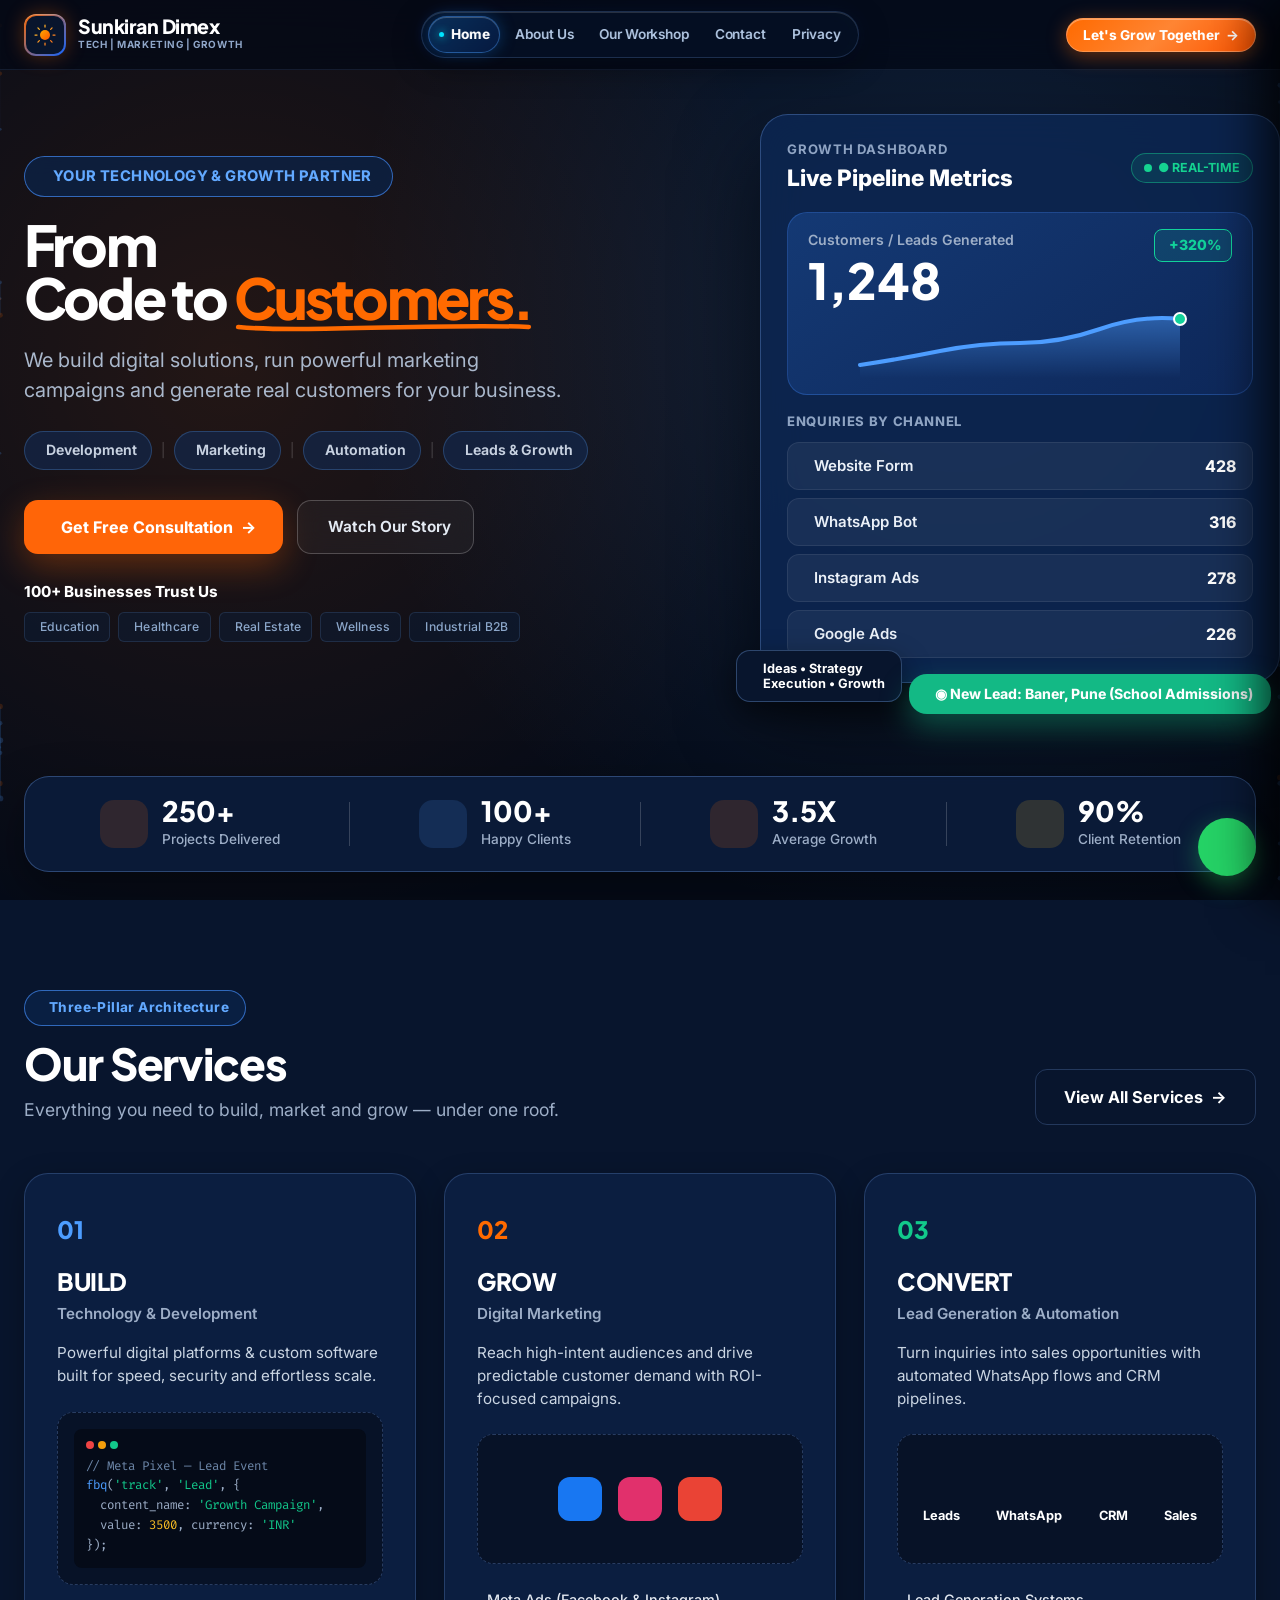
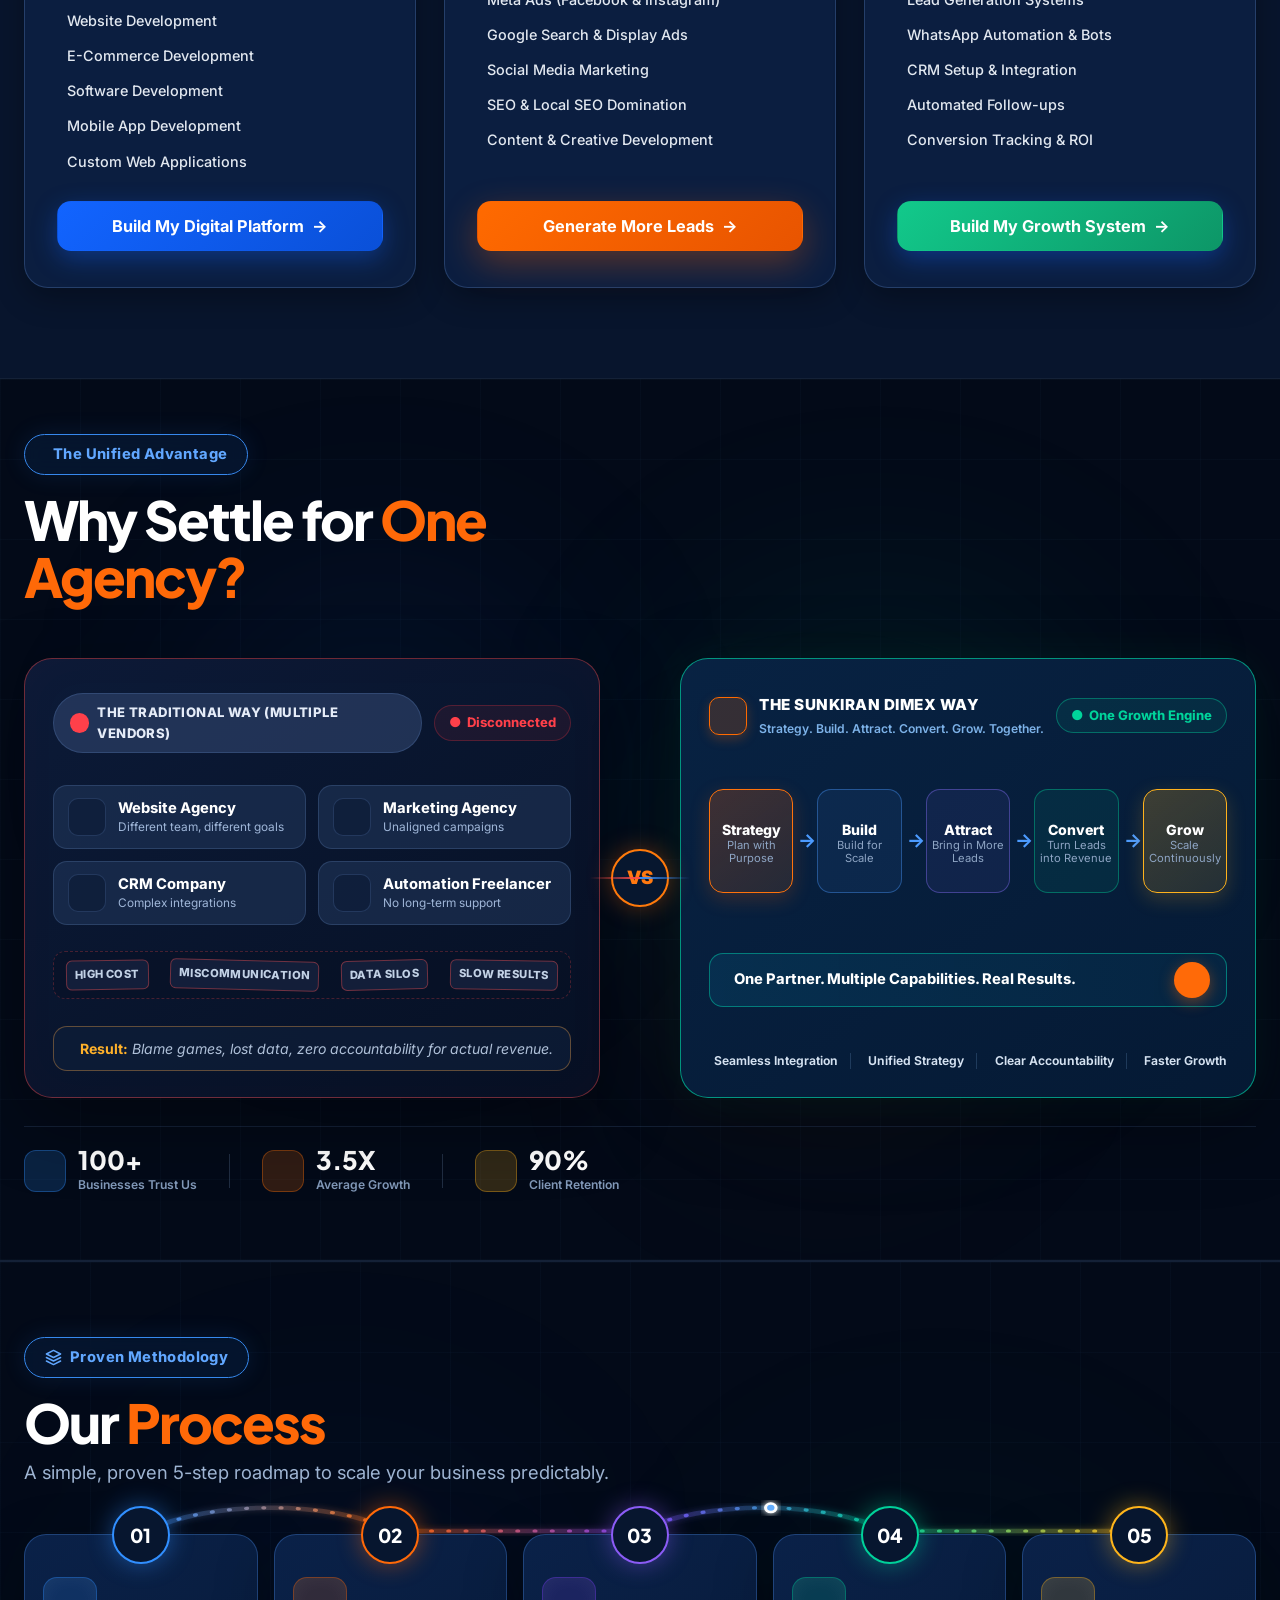
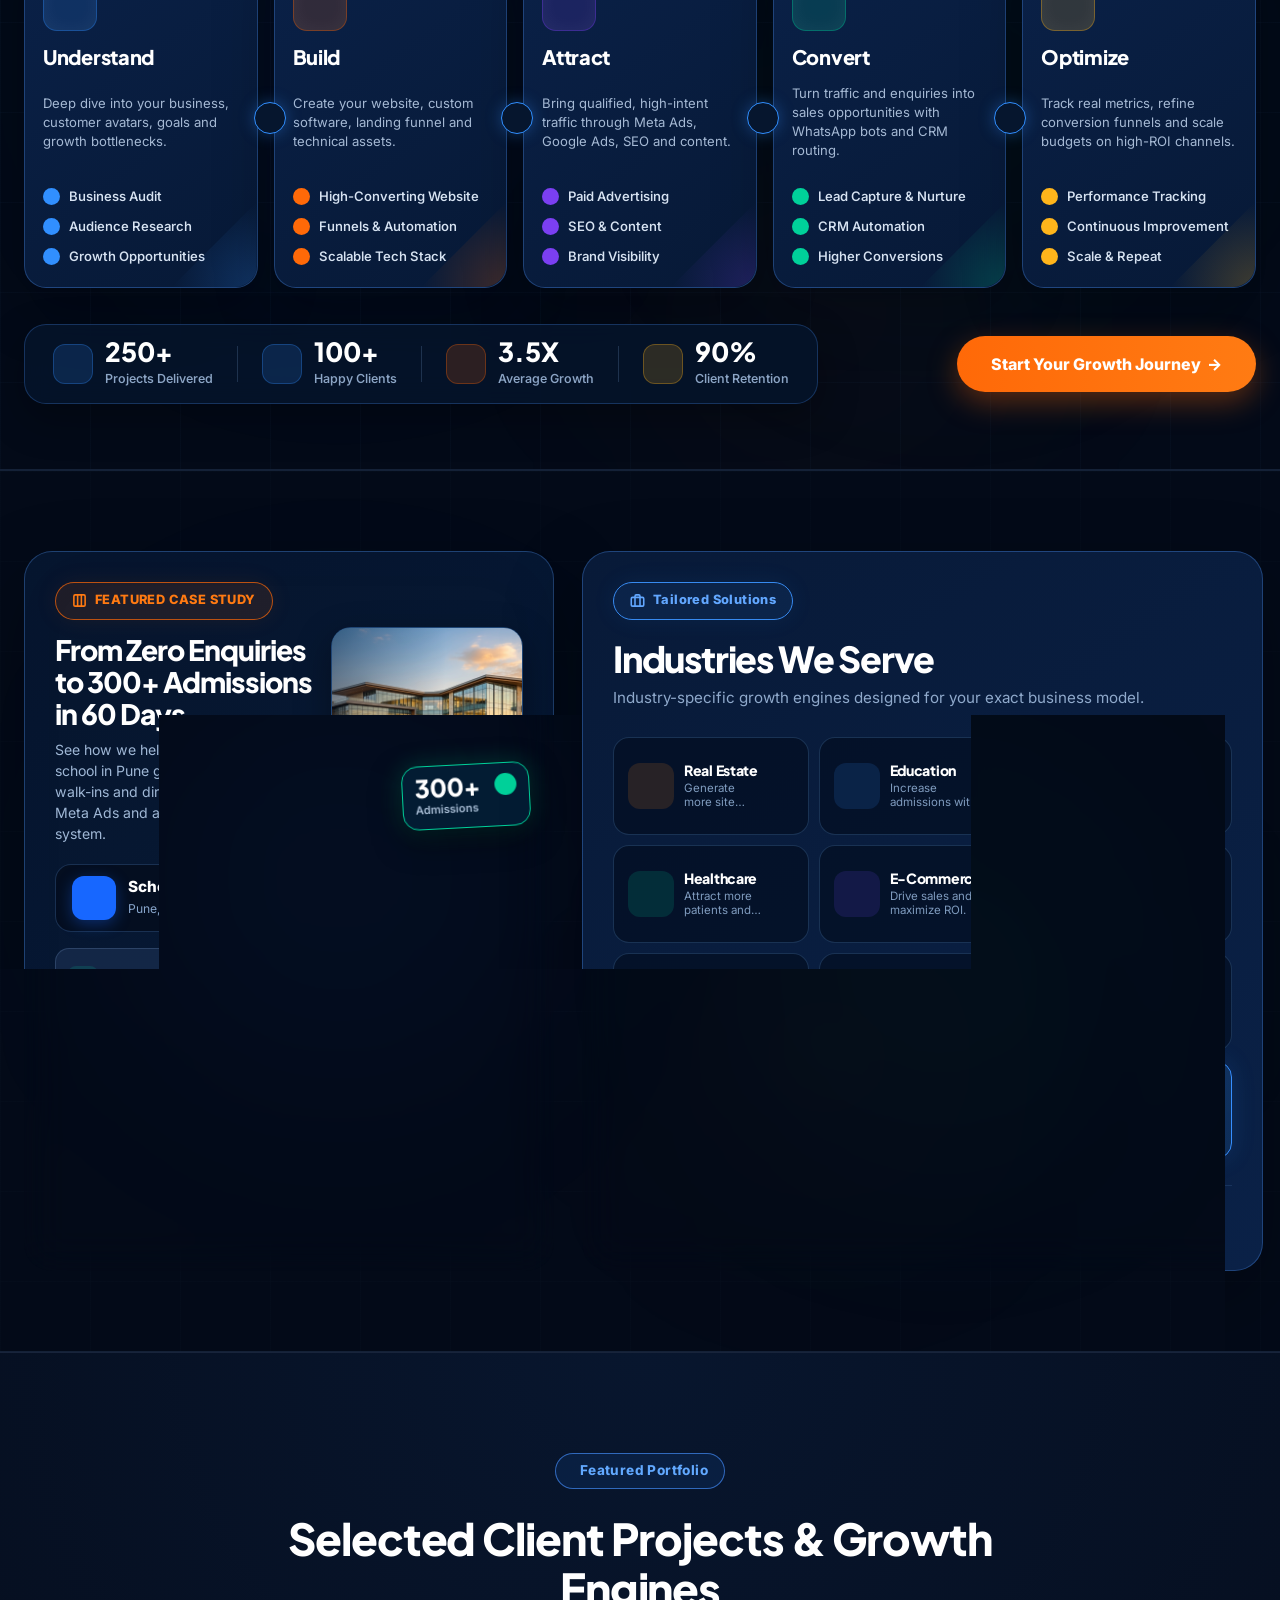
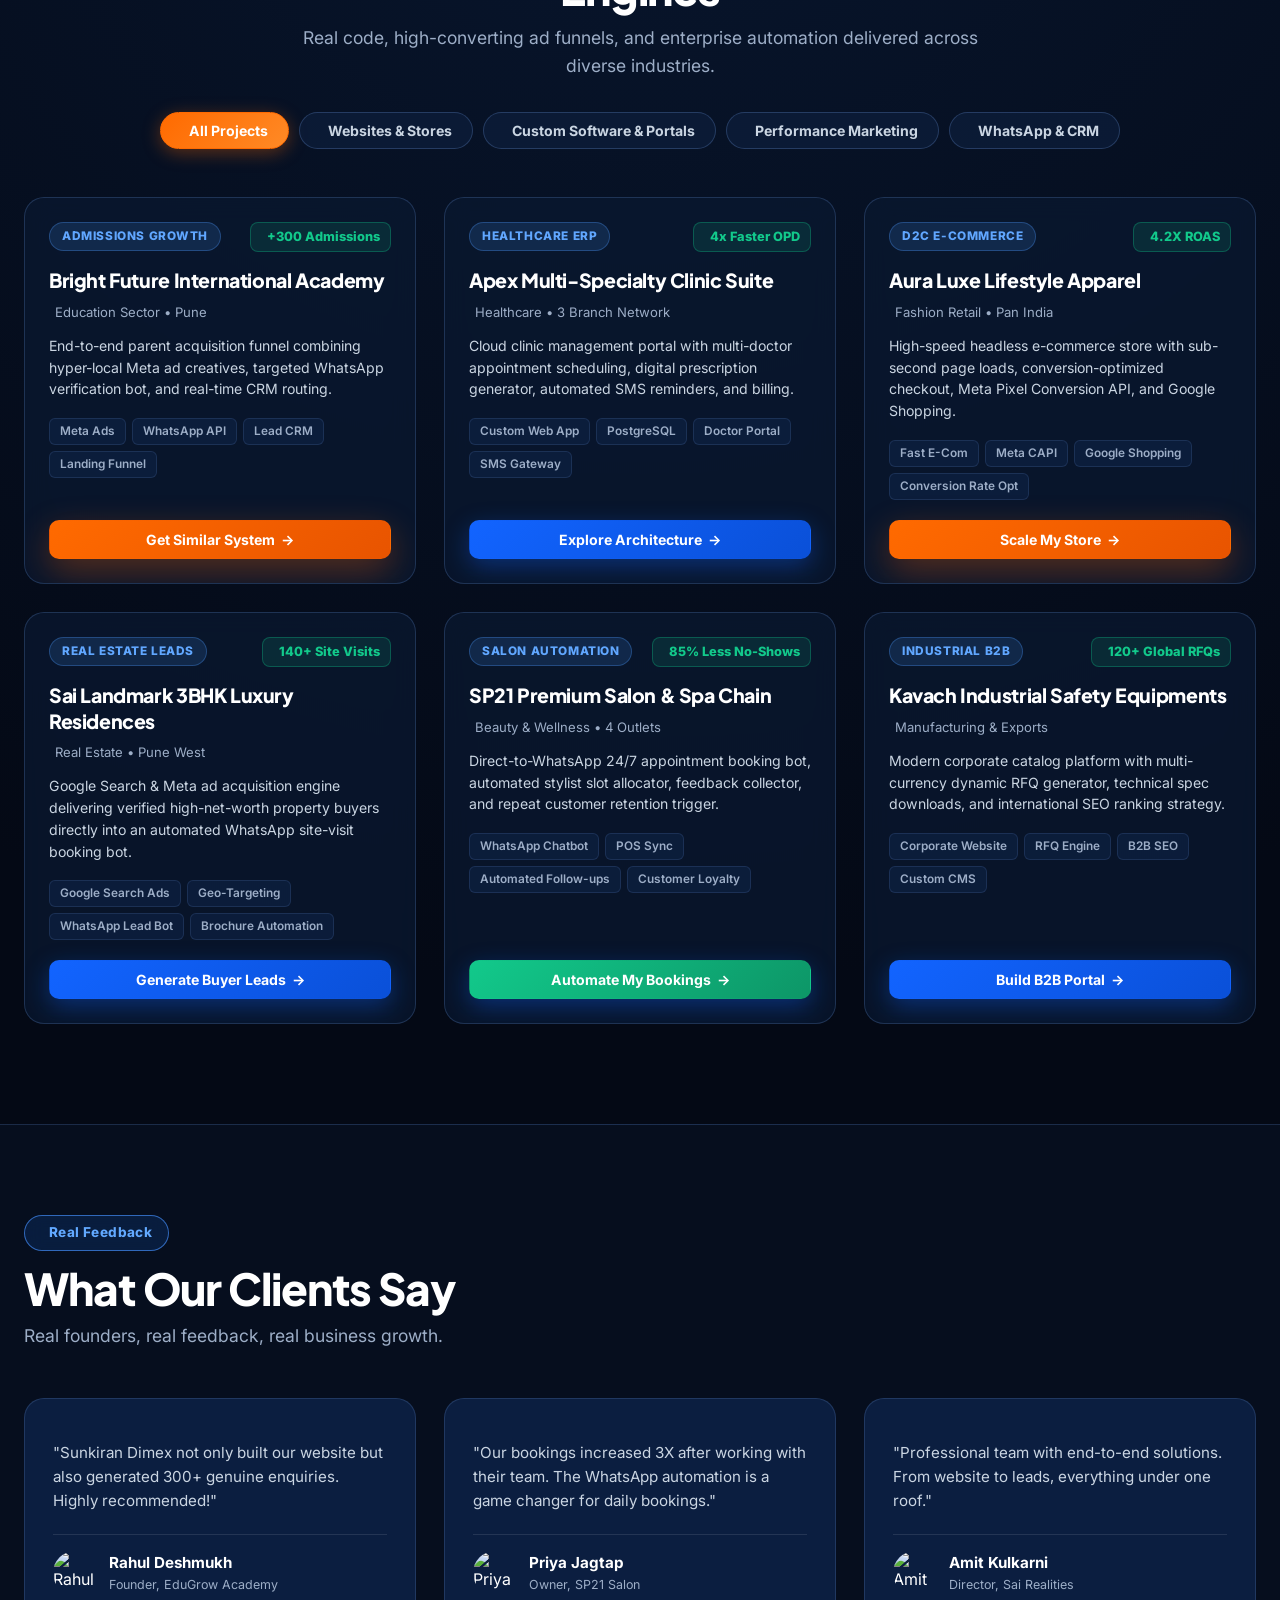
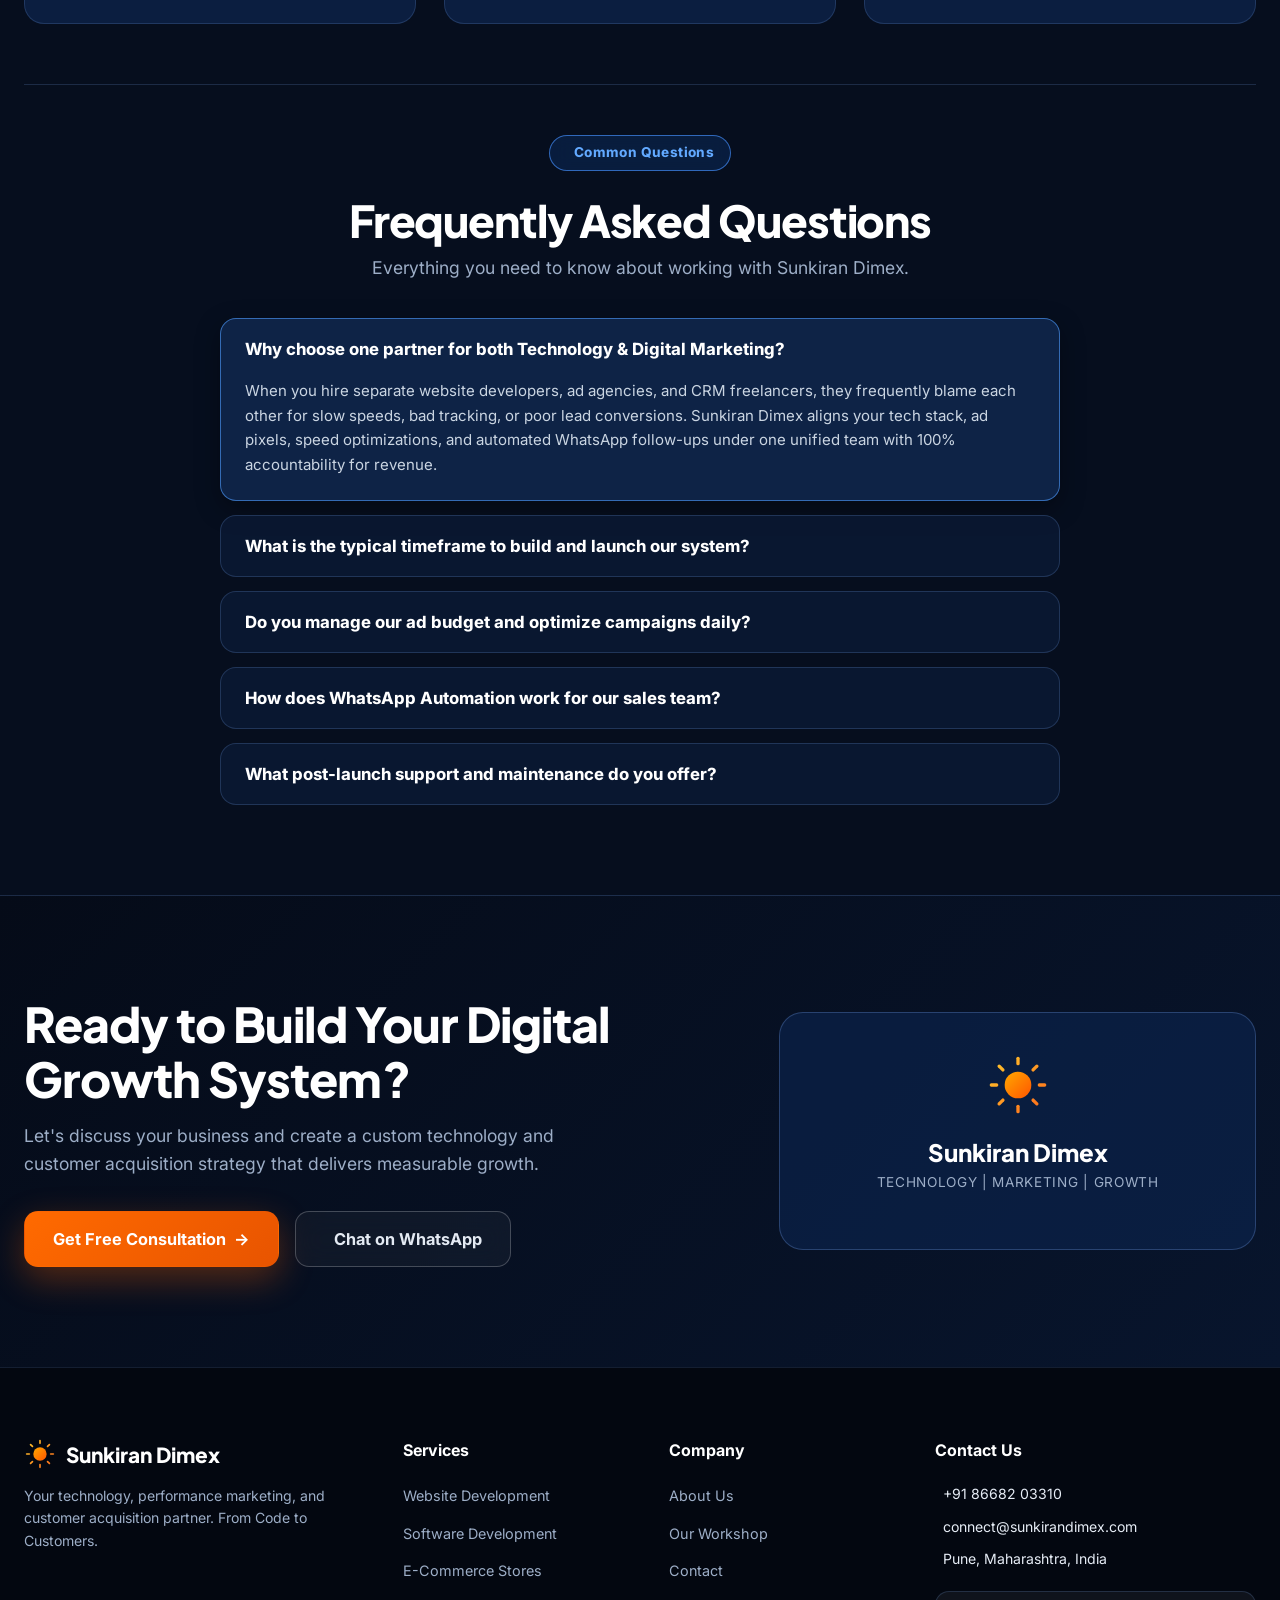
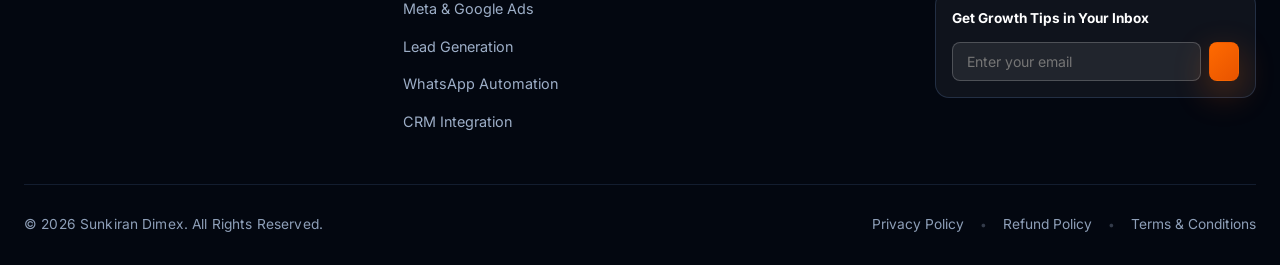
==== commit e5d3b6eb: "feat: implement mobile quick navigation, interactive application logic, and stylesheet assets" ====
--- a/index.html
+++ b/index.html
@@ -170,12 +170,12 @@
         <!-- Dual CTA Row -->
         <div class="hero-cta-row">
           <button class="btn btn-orange hero-cta-primary open-consultation-btn">
-            <i class="ph-fill ph-paper-plane-tilt" style="font-size: 1.25rem;"></i>
+            <i class="ph-fill ph-paper-plane-tilt" style="font-size: 1.15rem; flex-shrink: 0;"></i>
             <span>Get Free Consultation &nbsp;→</span>
           </button>
           
           <button class="btn btn-glass hero-cta-secondary open-video-btn">
-            <i class="ph-fill ph-play-circle" style="font-size: 1.4rem; color: #FFFFFF;"></i>
+            <i class="ph-fill ph-play-circle" style="font-size: 1.25rem; color: #FFFFFF; flex-shrink: 0;"></i>
             <span>Watch Our Story</span>
           </button>
         </div>
@@ -184,18 +184,12 @@
         <div class="hero-trust-box">
           <div class="trust-copy-wrap">
             <div class="trust-title">100+ Businesses Trust Us</div>
-            <div class="trust-subtext" style="display: flex; align-items: center; gap: 8px; flex-wrap: wrap; margin-top: 6px;">
-              <span style="font-size: 0.78rem; color: #6E88AA; letter-spacing: 0.04em; display: inline-flex; align-items: center; gap: 8px; flex-wrap: wrap;">
-                <span style="display: inline-flex; align-items: center; gap: 4px;"><i class="ph-bold ph-graduation-cap" style="color: #4D9DFF;"></i> Education</span>
-                <span>·</span>
-                <span style="display: inline-flex; align-items: center; gap: 4px;"><i class="ph-bold ph-first-aid" style="color: #4D9DFF;"></i> Healthcare</span>
-                <span>·</span>
-                <span style="display: inline-flex; align-items: center; gap: 4px;"><i class="ph-bold ph-buildings" style="color: #4D9DFF;"></i> Real Estate</span>
-                <span>·</span>
-                <span style="display: inline-flex; align-items: center; gap: 4px;"><i class="ph-bold ph-sparkle" style="color: #4D9DFF;"></i> Wellness</span>
-                <span>·</span>
-                <span style="display: inline-flex; align-items: center; gap: 4px;"><i class="ph-bold ph-factory" style="color: #4D9DFF;"></i> Industrial B2B</span>
-              </span>
+            <div class="hero-trust-chips">
+              <span class="hero-trust-chip"><i class="ph-bold ph-graduation-cap"></i> Education</span>
+              <span class="hero-trust-chip"><i class="ph-bold ph-first-aid"></i> Healthcare</span>
+              <span class="hero-trust-chip"><i class="ph-bold ph-buildings"></i> Real Estate</span>
+              <span class="hero-trust-chip"><i class="ph-bold ph-sparkle"></i> Wellness</span>
+              <span class="hero-trust-chip"><i class="ph-bold ph-factory"></i> Industrial B2B</span>
             </div>
           </div>
         </div>
@@ -375,6 +369,21 @@
   </section>
 
   <!-- ========================================================
+       MOBILE QUICK NAVIGATION BAR (Zero-Scroll Instant Access)
+       ======================================================== -->
+  <nav class="mobile-quick-nav" aria-label="Quick Page Navigation">
+    <div class="mobile-quick-nav-track">
+      <a href="#services" class="quick-nav-pill"><i class="ph-bold ph-gear"></i> Services</a>
+      <a href="#unified-advantage" class="quick-nav-pill"><i class="ph-bold ph-check-shield"></i> Why Us</a>
+      <a href="#our-process" class="quick-nav-pill"><i class="ph-bold ph-arrows-clockwise"></i> Process</a>
+      <a href="#case-studies" class="quick-nav-pill"><i class="ph-bold ph-chart-line-up"></i> Case Studies</a>
+      <a href="#portfolio" class="quick-nav-pill"><i class="ph-bold ph-folder-simple"></i> Portfolio</a>
+      <a href="workshop.html" class="quick-nav-pill quick-nav-pill-highlight"><i class="ph-bold ph-presentation"></i> Workshop</a>
+      <a href="#contact" class="quick-nav-pill"><i class="ph-bold ph-phone"></i> Contact</a>
+    </div>
+  </nav>
+
+  <!-- ========================================================
        4. SERVICES SECTION (3-Pillar Architecture)
        ======================================================== -->
   <section id="services" class="section section-light">
@@ -543,9 +552,6 @@
 
           <div class="ua-subheadline-wrap">
             <span class="handwritten green ua-subheadline">Get Everything Under One Roof</span>
-            <svg class="ua-subhead-underline" viewBox="0 0 240 12" fill="none" preserveAspectRatio="none">
-              <path d="M4 6 C60 11, 160 2, 236 6" stroke="#00D19A" stroke-width="3.5" stroke-linecap="round" />
-            </svg>
           </div>
         </div>
 
--- a/css/style.css
+++ b/css/style.css
@@ -47,8 +47,6 @@
   font-size: 16px;
   -webkit-font-smoothing: antialiased;
   -moz-osx-font-smoothing: grayscale;
-  overflow-x: hidden;
-  max-width: 100vw;
   width: 100%;
 }
 
@@ -57,12 +55,13 @@
   background-color: var(--bg-primary);
   color: var(--primary-text);
   line-height: 1.6;
-  overflow-x: hidden;
-  max-width: 100vw;
   width: 100%;
+  min-height: 100%;
   position: relative;
   margin: 0;
   padding: 0;
+  overflow-x: hidden;
+  -webkit-overflow-scrolling: touch;
 }
 
 h1,
@@ -831,26 +830,39 @@
 .hero-cta-row {
   display: flex;
   align-items: center;
-  gap: 16px;
-  margin-bottom: 28px;
+  gap: 14px;
+  margin-bottom: 26px;
+  flex-wrap: wrap;
 }
 
 .hero-cta-primary {
-  min-width: 290px;
-  height: 58px;
-  font-size: 1.05rem;
+  min-width: auto;
+  height: 54px;
+  padding: 0 26px;
+  font-size: 1rem;
   font-weight: 750;
-  border-radius: 16px;
+  border-radius: 14px;
   background: #FF6508;
   box-shadow: 0 12px 35px rgba(255, 100, 0, 0.32);
+  display: inline-flex;
+  align-items: center;
+  justify-content: center;
+  gap: 10px;
+  white-space: nowrap;
 }
 
 .hero-cta-secondary {
-  min-width: 230px;
-  height: 58px;
-  font-size: 1.02rem;
+  min-width: auto;
+  height: 54px;
+  padding: 0 22px;
+  font-size: 0.96rem;
   font-weight: 650;
-  border-radius: 16px;
+  border-radius: 14px;
+  display: inline-flex;
+  align-items: center;
+  justify-content: center;
+  gap: 8px;
+  white-space: nowrap;
 }
 
 /* Trust Section */
@@ -896,6 +908,40 @@
   align-items: center;
   gap: 8px;
   margin-top: 2px;
+}
+
+.hero-trust-chips {
+  display: flex;
+  flex-wrap: wrap;
+  gap: 8px;
+  align-items: center;
+  margin-top: 8px;
+}
+
+.hero-trust-chip {
+  display: inline-flex;
+  align-items: center;
+  gap: 5px;
+  font-size: 0.76rem;
+  font-weight: 500;
+  color: #8BA6C9;
+  background: rgba(13, 31, 60, 0.45);
+  border: 1px solid rgba(115, 160, 230, 0.16);
+  padding: 4px 10px;
+  border-radius: 6px;
+  letter-spacing: 0.02em;
+  transition: all 0.2s ease;
+}
+
+.hero-trust-chip:hover {
+  background: rgba(26, 54, 98, 0.6);
+  border-color: rgba(77, 157, 255, 0.35);
+  color: #E2E8F0;
+}
+
+.hero-trust-chip i {
+  color: #4D9DFF;
+  font-size: 0.88rem;
 }
 
 .stars-rating {
@@ -4443,9 +4489,99 @@
 }
 
 /* Mobile Devices (375px - 768px) */
+/* ========================================================
+   GLOBAL SECTION SCROLL MARGINS FOR SEAMLESS QUICK JUMP
+   ======================================================== */
+section[id],
+.section,
+.hero-section,
+.unified-advantage-section,
+.process-section,
+.csi-section,
+.portfolio-section,
+.final-cta-section {
+  scroll-margin-top: 110px;
+}
+
+/* ========================================================
+   MOBILE QUICK NAVIGATION BAR (Zero-Scroll Instant Access)
+   ======================================================== */
+.mobile-quick-nav {
+  display: none;
+}
+
 @media (max-width: 768px) {
+  .mobile-quick-nav {
+    display: block;
+    position: sticky;
+    top: 64px;
+    z-index: 95;
+    background: rgba(5, 11, 24, 0.94);
+    backdrop-filter: blur(16px);
+    -webkit-backdrop-filter: blur(16px);
+    border-top: 1px solid rgba(115, 160, 230, 0.16);
+    border-bottom: 1px solid rgba(115, 160, 230, 0.16);
+    box-shadow: 0 8px 24px rgba(0, 0, 0, 0.45);
+    margin: 0;
+    padding: 8px 0;
+    width: 100%;
+  }
+
+  .mobile-quick-nav-track {
+    display: flex;
+    gap: 8px;
+    overflow-x: auto;
+    overflow-y: hidden;
+    padding: 2px 16px;
+    -webkit-overflow-scrolling: touch;
+    scroll-snap-type: x proximity;
+    scrollbar-width: none;
+    -ms-overflow-style: none;
+  }
+
+  .mobile-quick-nav-track::-webkit-scrollbar {
+    display: none;
+  }
+
+  .quick-nav-pill {
+    display: inline-flex;
+    align-items: center;
+    gap: 6px;
+    white-space: nowrap;
+    flex-shrink: 0;
+    scroll-snap-align: start;
+    font-size: 0.78rem;
+    font-weight: 650;
+    color: #CAD5E2;
+    background: rgba(13, 31, 60, 0.65);
+    border: 1px solid rgba(115, 160, 230, 0.22);
+    padding: 7px 13px;
+    border-radius: var(--radius-pill);
+    text-decoration: none;
+    transition: all 0.2s ease;
+  }
+
+  .quick-nav-pill:active,
+  .quick-nav-pill:hover {
+    background: rgba(26, 54, 98, 0.9);
+    border-color: #4D9DFF;
+    color: #FFFFFF;
+  }
+
+  .quick-nav-pill-highlight {
+    background: rgba(255, 106, 0, 0.16);
+    border-color: rgba(255, 106, 0, 0.45);
+    color: #FFA552;
+  }
+
+  .quick-nav-pill-highlight:active,
+  .quick-nav-pill-highlight:hover {
+    background: #FF6A00;
+    color: #FFFFFF;
+  }
+
   .header-sticky {
-    height: 68px;
+    height: 64px;
   }
 
   .brand-title {
@@ -4453,13 +4589,48 @@
   }
 
   .brand-icon-box {
-    width: 38px;
-    height: 38px;
+    width: 36px;
+    height: 36px;
   }
 
   .hero-section {
-    padding-top: 86px;
-    padding-bottom: 30px;
+    padding-top: 76px !important;
+    padding-bottom: 24px !important;
+    min-height: auto;
+  }
+
+  .section,
+  .unified-advantage-section,
+  .process-section,
+  .csi-section,
+  .portfolio-section,
+  .final-cta-section {
+    padding: 44px 0 36px !important;
+  }
+
+  .section-header,
+  .ua-section-header,
+  .process-header,
+  .csi-section-header {
+    margin-bottom: 24px !important;
+  }
+
+  .section-title,
+  .ua-section-title,
+  .process-title,
+  .csi-title {
+    font-size: clamp(1.6rem, 6.5vw, 2.1rem) !important;
+    line-height: 1.12 !important;
+    margin-bottom: 8px !important;
+  }
+
+  .section-subtitle,
+  .ua-section-subtitle,
+  .process-subtitle,
+  .csi-subtitle {
+    font-size: 0.88rem !important;
+    line-height: 1.45 !important;
+    margin-bottom: 16px !important;
   }
 
   /* Modal responsive refinement */
@@ -4482,37 +4653,38 @@
   }
 
   .eyebrow-pill {
-    font-size: 0.8rem;
-    padding: 6px 14px;
+    font-size: 0.76rem;
+    padding: 5px 12px;
     gap: 6px;
+    margin-bottom: 12px;
+  }
+
+  .hero-headline {
+    font-size: clamp(2rem, 7.5vw, 2.55rem);
+    letter-spacing: -1.5px;
+    line-height: 1.05;
+    margin-bottom: 12px;
+  }
+
+  .hero-description {
+    font-size: 0.94rem;
+    line-height: 1.45;
     margin-bottom: 16px;
   }
 
-  .hero-headline {
-    font-size: clamp(2.3rem, 9vw, 3.2rem);
-    letter-spacing: -1.8px;
-    line-height: 1.02;
+  .service-pills-row {
+    display: flex;
+    flex-wrap: wrap;
+    gap: 6px;
+    width: 100%;
     margin-bottom: 16px;
-  }
-
-  .hero-description {
-    font-size: 1.02rem;
-    line-height: 1.5;
-    margin-bottom: 22px;
-  }
-
-  .service-pills-row {
-    display: grid;
-    grid-template-columns: 1fr 1fr;
-    gap: 8px;
-    width: 100%;
-    margin-bottom: 24px;
   }
 
   .service-pill-item {
     justify-content: center;
-    padding: 8px 10px;
-    font-size: 0.82rem;
+    padding: 5px 10px;
+    font-size: 0.75rem;
+    border-radius: 6px;
   }
 
   .pill-sep {
@@ -4520,42 +4692,74 @@
   }
 
   .hero-cta-row {
+    display: flex;
     flex-direction: column;
     width: 100%;
-    gap: 12px;
-    margin-bottom: 24px;
-  }
-
-  .hero-cta-primary,
+    gap: 10px;
+    margin-bottom: 18px;
+  }
+
+  .hero-cta-primary {
+    width: 100%;
+    min-width: 0;
+    height: 52px;
+    font-size: 0.98rem;
+    font-weight: 750;
+    padding: 0 20px;
+    border-radius: 14px;
+    display: inline-flex;
+    align-items: center;
+    justify-content: center;
+    gap: 10px;
+    white-space: nowrap;
+  }
+
   .hero-cta-secondary {
     width: 100%;
-    min-width: 100%;
-    height: 52px;
-    font-size: 0.98rem;
+    min-width: 0;
+    height: 48px;
+    font-size: 0.92rem;
+    font-weight: 650;
+    padding: 0 18px;
+    border-radius: 14px;
+    display: inline-flex;
+    align-items: center;
+    justify-content: center;
+    gap: 8px;
+    white-space: nowrap;
   }
 
   .hero-trust-box {
     flex-direction: row;
     flex-wrap: wrap;
-    gap: 12px;
-    margin-bottom: 20px;
+    gap: 8px;
+    margin-bottom: 14px;
+  }
+
+  .hero-trust-chips {
+    gap: 6px;
+  }
+
+  .hero-trust-chip {
+    font-size: 0.72rem;
+    padding: 3px 8px;
   }
 
   .avatar-stack img {
-    width: 38px;
-    height: 38px;
+    width: 34px;
+    height: 34px;
   }
 
   .trust-title {
-    font-size: 0.88rem;
+    font-size: 0.84rem;
   }
 
   .trust-subtext {
-    font-size: 0.8rem;
+    font-size: 0.76rem;
   }
 
   .hero-right-stage {
-    margin-top: 20px;
+    margin-top: 14px;
     width: 100%;
     position: relative;
     display: flex;
@@ -4563,72 +4767,78 @@
   }
 
   .analytics-dashboard-card {
-    padding: 20px 16px;
-    border-radius: 20px;
+    padding: 16px 14px;
+    border-radius: 18px;
     width: 100%;
   }
 
   .sticky-note-badge {
     display: block;
     position: absolute;
-    top: -12px;
-    right: 6px;
-    font-size: 0.86rem;
-    padding: 7px 11px;
+    top: -10px;
+    right: 4px;
+    font-size: 0.8rem;
+    padding: 6px 10px;
     border-radius: 6px;
     line-height: 1.3;
     z-index: 22;
   }
 
   .pushpin {
-    width: 10px;
-    height: 10px;
-    top: -5px;
+    width: 9px;
+    height: 9px;
+    top: -4px;
+  }
+
+  .metric-summary-card {
+    padding: 12px 14px;
+    border-radius: 14px;
+    margin-bottom: 12px;
   }
 
   .metric-counter-val {
-    font-size: 2.2rem;
+    font-size: 1.85rem;
   }
 
   .coffee-strategy-badge {
     position: absolute;
-    bottom: -16px;
+    bottom: -14px;
     left: 8px;
-    font-size: 0.78rem;
-    padding: 6px 12px;
+    font-size: 0.74rem;
+    padding: 5px 10px;
   }
 
   .live-lead-pill {
     position: static;
-    margin-top: 14px;
+    margin-top: 10px;
     width: 100%;
     justify-content: center;
     text-align: center;
-    font-size: 0.82rem;
-    padding: 8px 14px;
+    font-size: 0.78rem;
+    padding: 6px 12px;
   }
 
   .bottom-metrics-bar {
     grid-template-columns: 1fr 1fr;
-    gap: 14px;
-    padding: 18px 14px;
-    border-radius: 18px;
-    margin-top: 24px;
+    gap: 10px;
+    padding: 14px 12px;
+    border-radius: 16px;
+    margin-top: 16px;
   }
 
   .metrics-bar-icon {
-    width: 40px;
-    height: 40px;
-    font-size: 1.15rem;
-    border-radius: 10px;
+    width: 36px;
+    height: 36px;
+    font-size: 1.05rem;
+    border-radius: 9px;
   }
 
   .metrics-bar-num {
-    font-size: 1.35rem;
+    font-size: 1.2rem;
   }
 
   .metrics-bar-lbl {
-    font-size: 0.72rem;
+    font-size: 0.7rem;
   }
 
   .metrics-bar-message {
@@ -4638,7 +4848,7 @@
   }
 
   .metrics-bar-message .handwritten {
-    font-size: 1.15rem;
+    font-size: 1.05rem;
   }
 
   .grid-2,
@@ -4809,6 +5019,8 @@
   display: grid;
   grid-template-columns: repeat(3, 1fr);
   gap: 28px;
+  transition: min-height 0.3s cubic-bezier(0.16, 1, 0.3, 1);
+  position: relative;
 }
 
 .portfolio-card {
@@ -4819,10 +5031,16 @@
   display: flex;
   flex-direction: column;
   justify-content: space-between;
-  transition: all 0.35s cubic-bezier(0.16, 1, 0.3, 1);
   position: relative;
   overflow: hidden;
   backdrop-filter: blur(12px);
+  -webkit-backdrop-filter: blur(12px);
+  will-change: opacity, transform;
+  transform-origin: center center;
+  transition: opacity 0.35s cubic-bezier(0.16, 1, 0.3, 1),
+              transform 0.35s cubic-bezier(0.16, 1, 0.3, 1),
+              border-color 0.25s ease,
+              box-shadow 0.25s ease;
 }
 
 .portfolio-card:hover {
@@ -5029,21 +5247,46 @@
   }
 }
 
+@media (max-width: 768px) {
+  .portfolio-filter-bar {
+    justify-content: flex-start;
+    overflow-x: auto;
+    overflow-y: hidden;
+    flex-wrap: nowrap;
+    -webkit-overflow-scrolling: touch;
+    scroll-snap-type: x proximity;
+    scrollbar-width: none;
+    -ms-overflow-style: none;
+    margin: 20px -16px 36px -16px;
+    padding: 6px 16px 14px 16px;
+    gap: 8px;
+  }
+
+  .portfolio-filter-bar::-webkit-scrollbar {
+    display: none;
+  }
+
+  .portfolio-filter-btn {
+    white-space: nowrap;
+    flex-shrink: 0;
+    scroll-snap-align: start;
+    font-size: 0.82rem;
+    padding: 8px 16px;
+  }
+}
+
 @media (max-width: 640px) {
   .portfolio-grid {
     grid-template-columns: 1fr;
   }
 
-  .portfolio-filter-bar {
-    justify-content: flex-start;
-    overflow-x: auto;
-    padding-bottom: 8px;
-    flex-wrap: nowrap;
-    -webkit-overflow-scrolling: touch;
-  }
-
-  .portfolio-filter-btn {
-    white-space: nowrap;
+  .hero-trust-chips {
+    gap: 6px;
+  }
+
+  .hero-trust-chip {
+    font-size: 0.72rem;
+    padding: 3px 8px;
   }
 
   .faq-question-btn {
@@ -5058,4 +5301,261 @@
   .faq-item.active .faq-answer-body {
     padding: 0 18px 18px;
   }
+}
+
+/* ========================================================
+   ULTRA-COMPACT MOBILE BREAKPOINTS (<= 360px & <= 335px)
+   ======================================================== */
+@media (max-width: 360px) {
+  body {
+    overflow-x: hidden;
+    width: 100%;
+  }
+
+  .container,
+  .page-shell {
+    padding-left: 12px !important;
+    padding-right: 12px !important;
+  }
+
+  /* Header & Navigation */
+  .header-sticky {
+    height: 58px !important;
+  }
+
+  .header-sticky .nav-container {
+    padding: 0 12px !important;
+  }
+
+  .brand-title {
+    font-size: 1.02rem !important;
+  }
+
+  .brand-tagline {
+    font-size: 0.58rem !important;
+    letter-spacing: 0.02em !important;
+  }
+
+  .brand-icon-box {
+    width: 32px !important;
+    height: 32px !important;
+  }
+
+  /* Quick-Nav Bar */
+  .mobile-quick-nav {
+    padding: 5px 12px 10px !important;
+    gap: 6px !important;
+  }
+
+  .quick-nav-pill {
+    padding: 6px 10px !important;
+    font-size: 0.74rem !important;
+  }
+
+  /* Hero Section */
+  .hero-section {
+    padding-top: 68px !important;
+    padding-bottom: 20px !important;
+  }
+
+  .eyebrow-pill {
+    font-size: 0.68rem !important;
+    padding: 4px 10px !important;
+    gap: 5px !important;
+    max-width: 100% !important;
+    white-space: normal !important;
+    text-align: center !important;
+    line-height: 1.3 !important;
+  }
+
+  .hero-headline {
+    font-size: clamp(1.7rem, 8.2vw, 2.1rem) !important;
+    letter-spacing: -0.8px !important;
+    line-height: 1.1 !important;
+  }
+
+  .hero-description {
+    font-size: 0.88rem !important;
+    line-height: 1.45 !important;
+  }
+
+  .service-pills-row {
+    gap: 5px !important;
+  }
+
+  .service-pill-item {
+    font-size: 0.72rem !important;
+    padding: 5px 8px !important;
+    gap: 5px !important;
+  }
+
+  /* Hero CTAs on 331px */
+  .hero-cta-row {
+    gap: 8px !important;
+  }
+
+  .hero-cta-primary {
+    height: 50px !important;
+    font-size: 0.88rem !important;
+    padding: 0 14px !important;
+    gap: 8px !important;
+  }
+
+  .hero-cta-primary i {
+    font-size: 1.05rem !important;
+  }
+
+  .hero-cta-secondary {
+    height: 46px !important;
+    font-size: 0.84rem !important;
+    padding: 0 12px !important;
+    gap: 6px !important;
+  }
+
+  .hero-cta-secondary i {
+    font-size: 1.15rem !important;
+  }
+
+  /* Trust Indicators */
+  .hero-trust-box {
+    gap: 8px !important;
+  }
+
+  .trust-title {
+    font-size: 0.8rem !important;
+  }
+
+  .hero-trust-chips {
+    gap: 4px !important;
+  }
+
+  .hero-trust-chip {
+    font-size: 0.66rem !important;
+    padding: 2px 6px !important;
+  }
+
+  /* Dashboard Mockup */
+  .analytics-dashboard-card {
+    padding: 12px 10px !important;
+    border-radius: 14px !important;
+  }
+
+  .metric-summary-card {
+    padding: 10px 10px !important;
+  }
+
+  .metric-counter-val {
+    font-size: 1.55rem !important;
+  }
+
+  .bottom-metrics-bar {
+    padding: 10px 8px !important;
+    gap: 8px !important;
+  }
+
+  .metrics-bar-num {
+    font-size: 1.05rem !important;
+  }
+
+  .metrics-bar-lbl {
+    font-size: 0.64rem !important;
+  }
+
+  /* Unified Advantage & Process */
+  .ua-card,
+  .process-card,
+  .csi-card,
+  .portfolio-card {
+    padding: 16px 12px !important;
+    border-radius: 14px !important;
+  }
+
+  .section-title,
+  .ua-section-title,
+  .process-title,
+  .csi-title {
+    font-size: clamp(1.45rem, 7vw, 1.8rem) !important;
+  }
+
+  .industries-grid {
+    grid-template-columns: 1fr !important;
+    gap: 8px !important;
+  }
+
+  .industry-pill-item {
+    padding: 10px 12px !important;
+    font-size: 0.82rem !important;
+  }
+
+  /* Portfolio Filter */
+  .portfolio-filter-bar {
+    margin: 16px -12px 24px -12px !important;
+    padding: 4px 12px 10px 12px !important;
+    gap: 6px !important;
+  }
+
+  .portfolio-filter-btn {
+    font-size: 0.76rem !important;
+    padding: 6px 12px !important;
+  }
+
+  /* Modals */
+  .modal-container {
+    width: calc(100vw - 16px) !important;
+    padding: 18px 12px !important;
+    margin: 6px auto !important;
+    border-radius: 14px !important;
+  }
+
+  .modal-title {
+    font-size: 1.18rem !important;
+  }
+
+  .modal-input,
+  .form-input,
+  .form-select,
+  .form-textarea {
+    font-size: 16px !important;
+    padding: 10px 12px !important;
+  }
+
+  /* Footer */
+  .footer-grid {
+    grid-template-columns: 1fr !important;
+    gap: 22px !important;
+  }
+
+  .footer-grid > div {
+    grid-column: span 1 !important;
+  }
+
+  .newsletter-box {
+    padding: 14px 12px !important;
+  }
+
+  .newsletter-form {
+    flex-direction: column !important;
+    width: 100% !important;
+    gap: 8px !important;
+  }
+
+  .newsletter-form input {
+    width: 100% !important;
+    font-size: 16px !important;
+  }
+
+  .newsletter-form button {
+    width: 100% !important;
+    height: 44px !important;
+    justify-content: center !important;
+  }
+
+  /* Floating WhatsApp */
+  .floating-whatsapp-btn {
+    bottom: 14px !important;
+    right: 14px !important;
+    width: 46px !important;
+    height: 46px !important;
+    font-size: 1.4rem !important;
+  }
 }
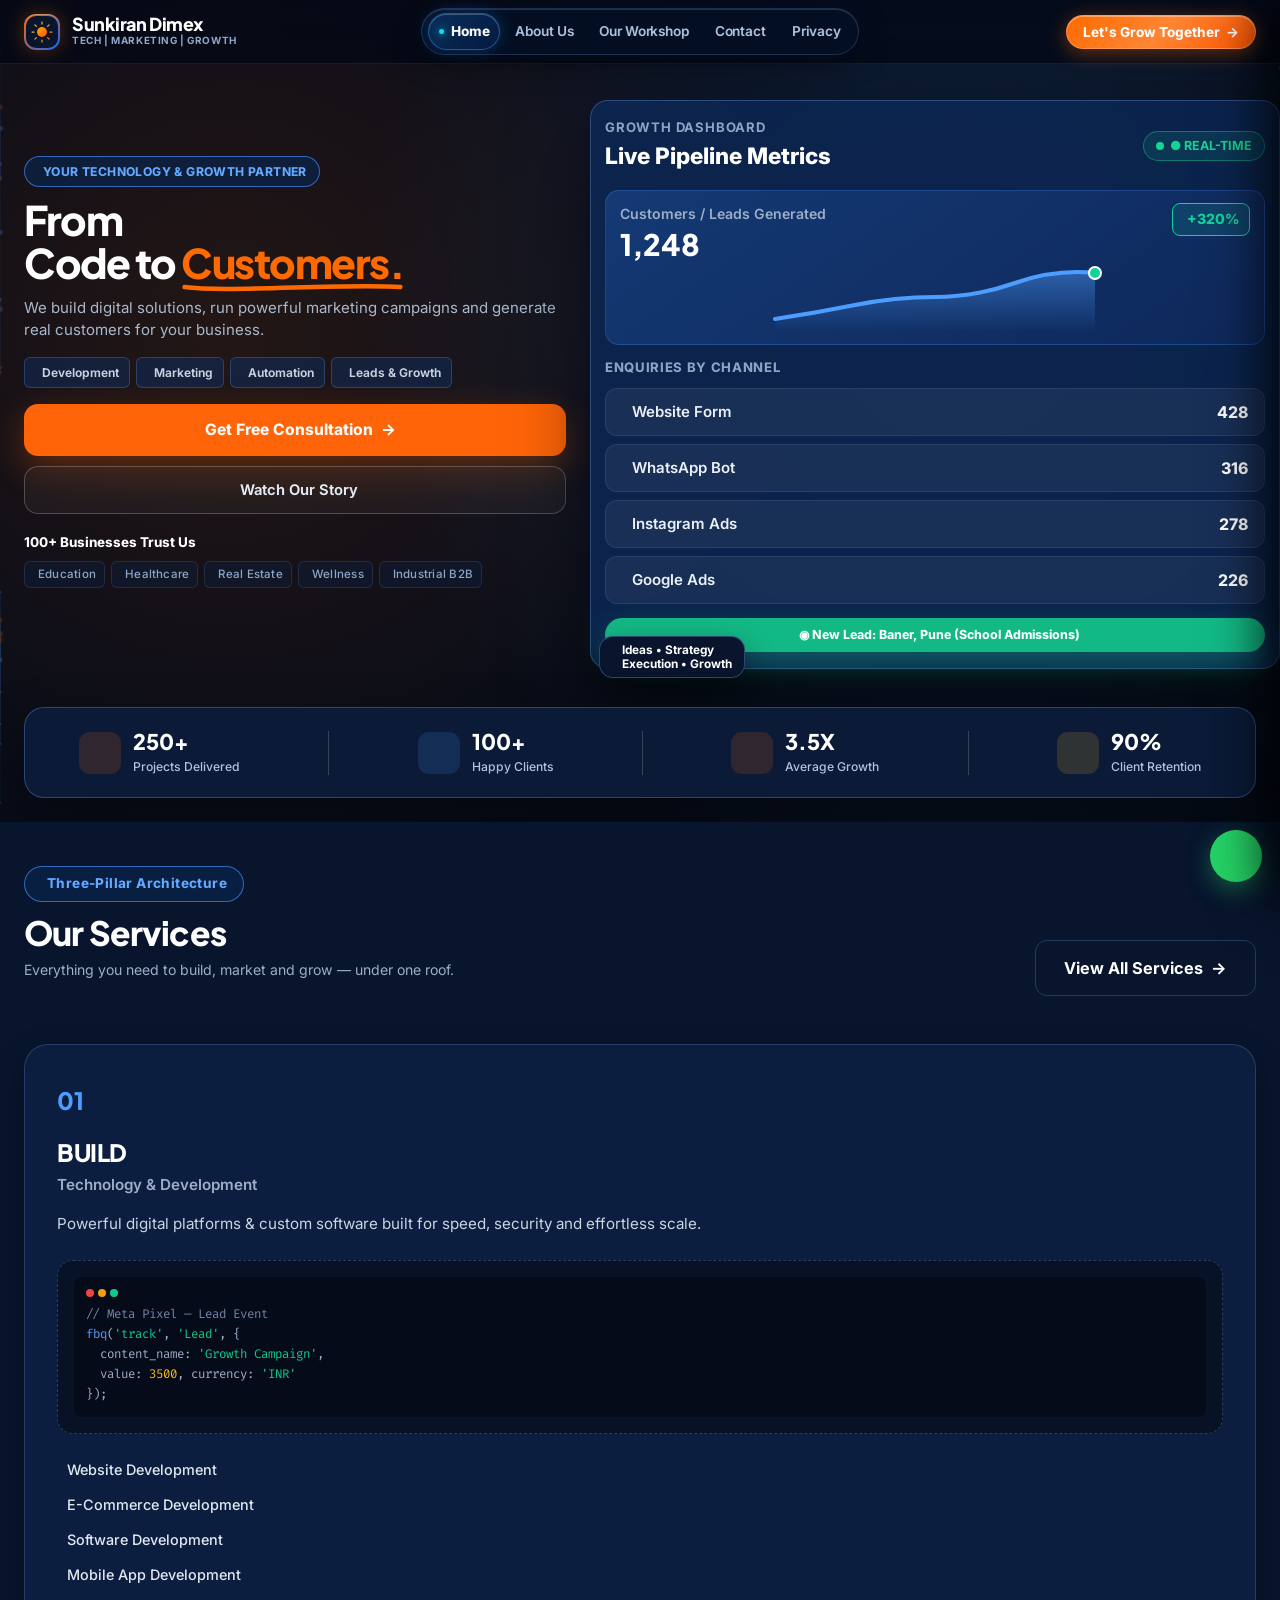
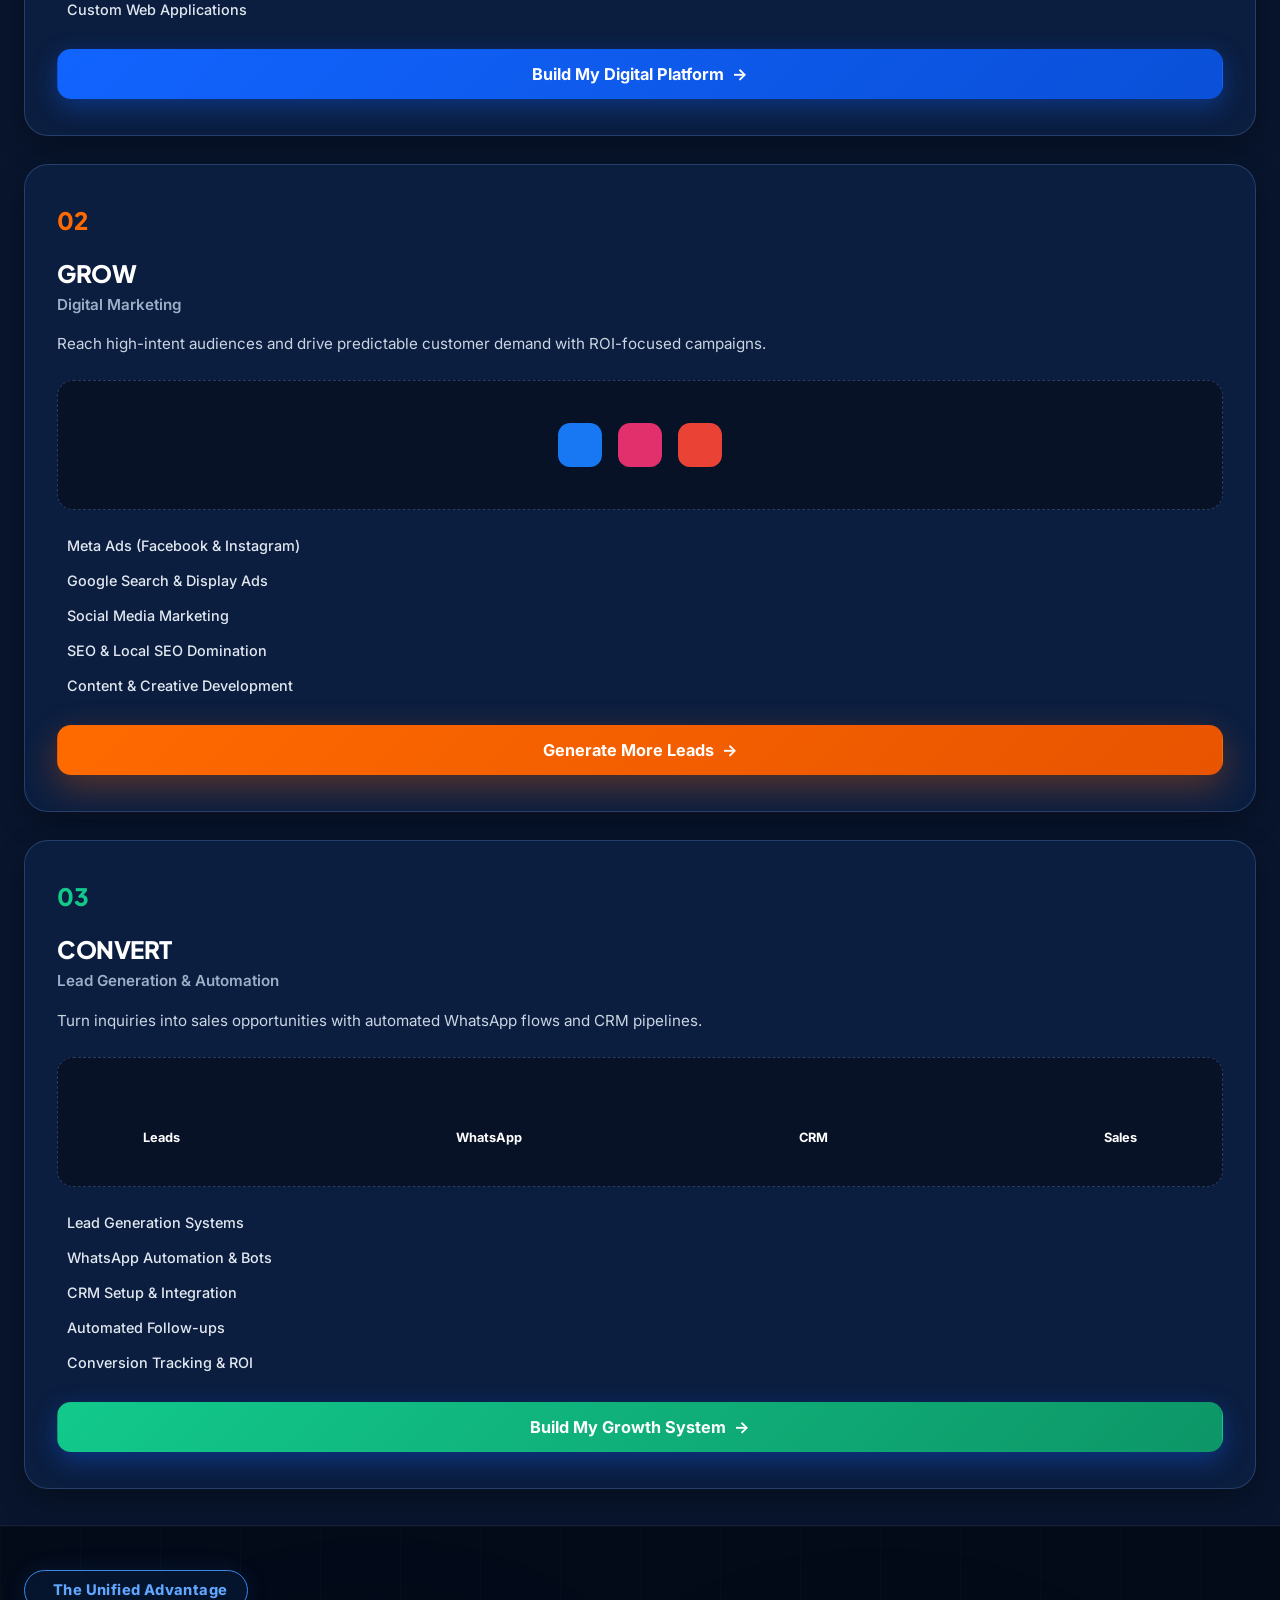
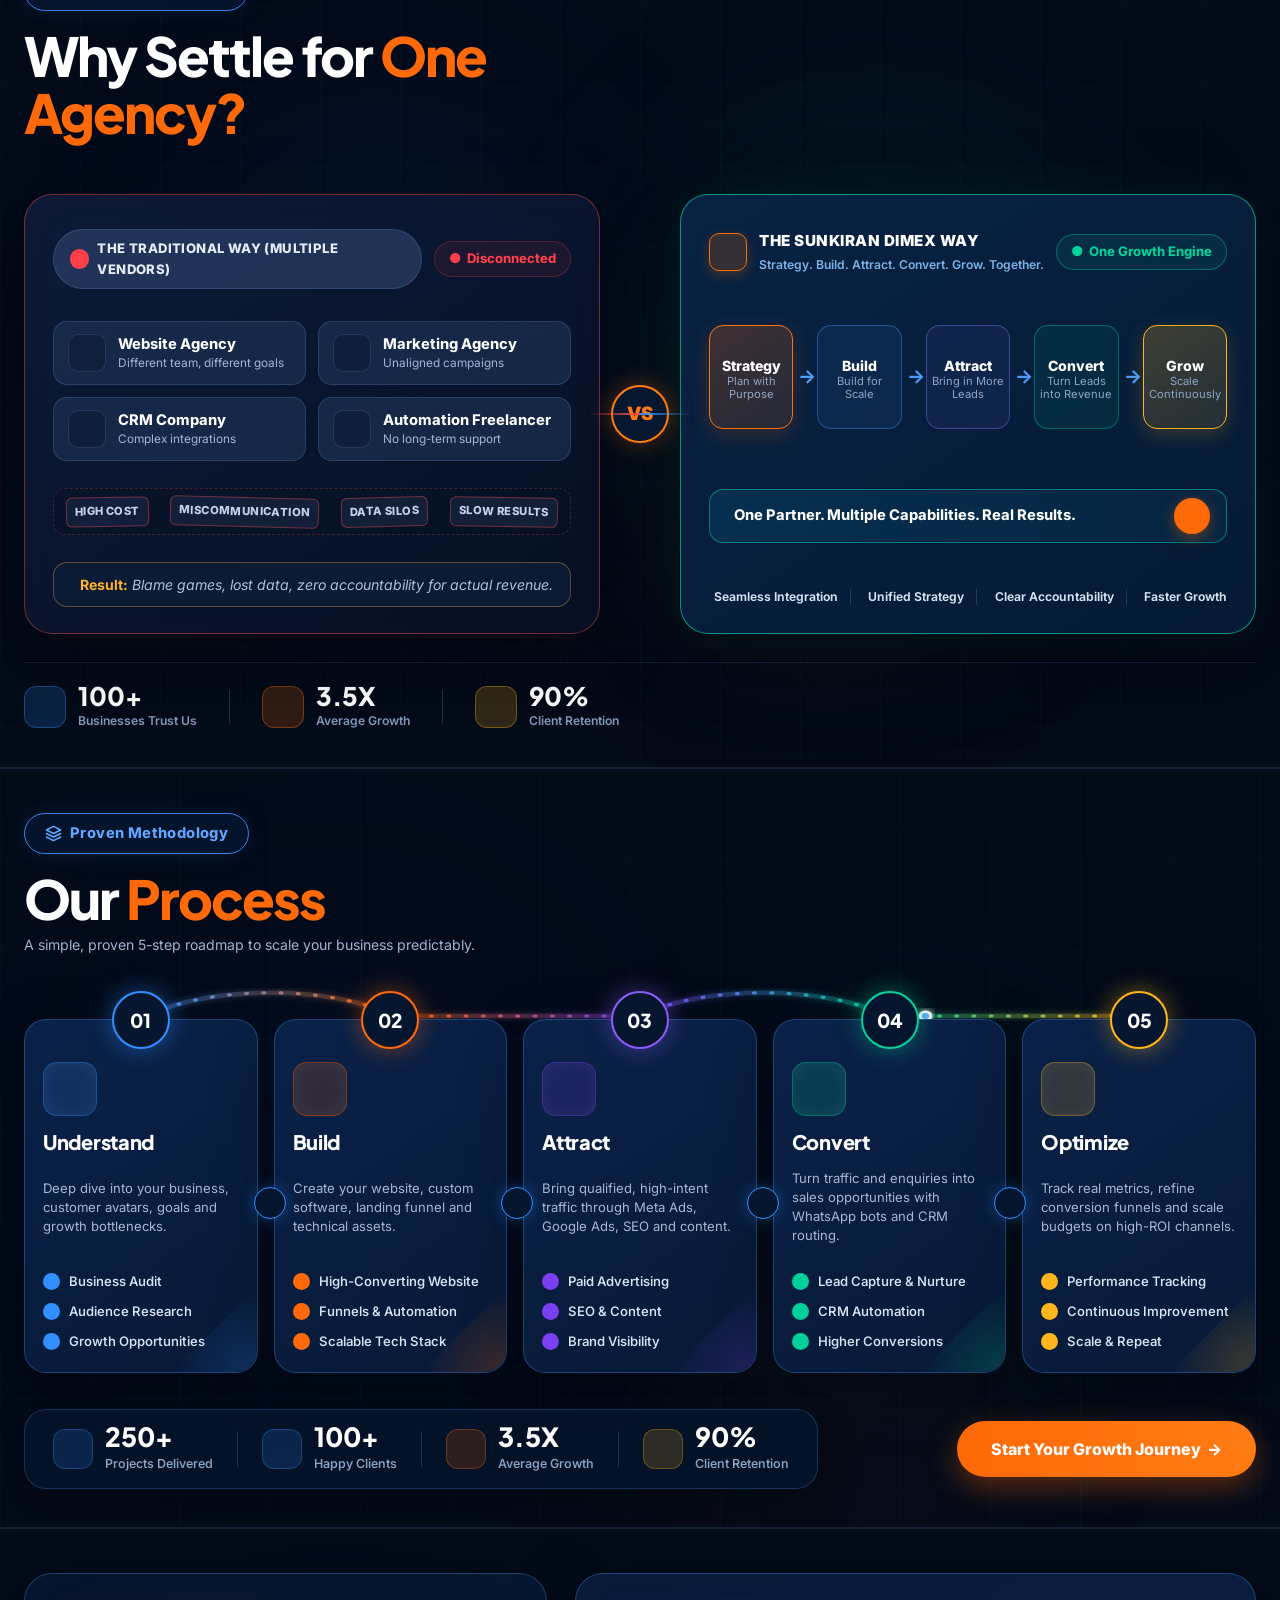
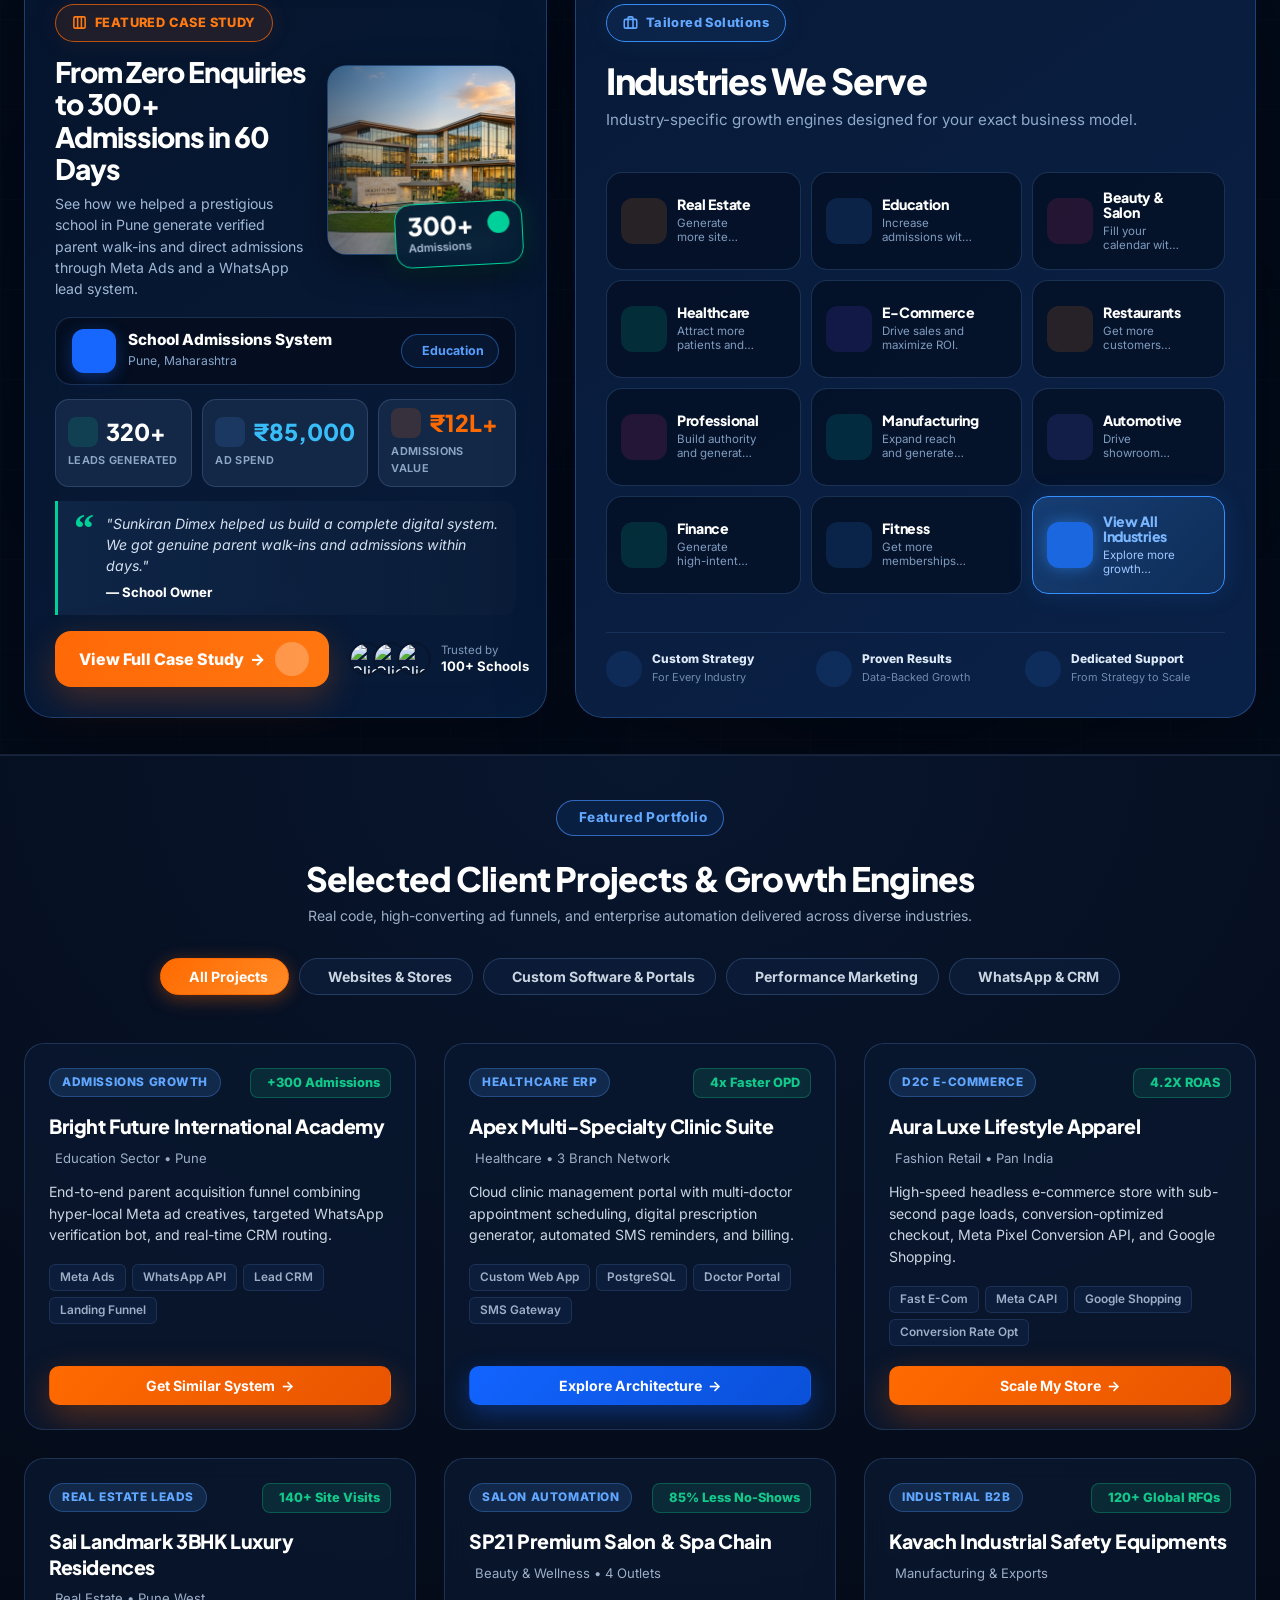
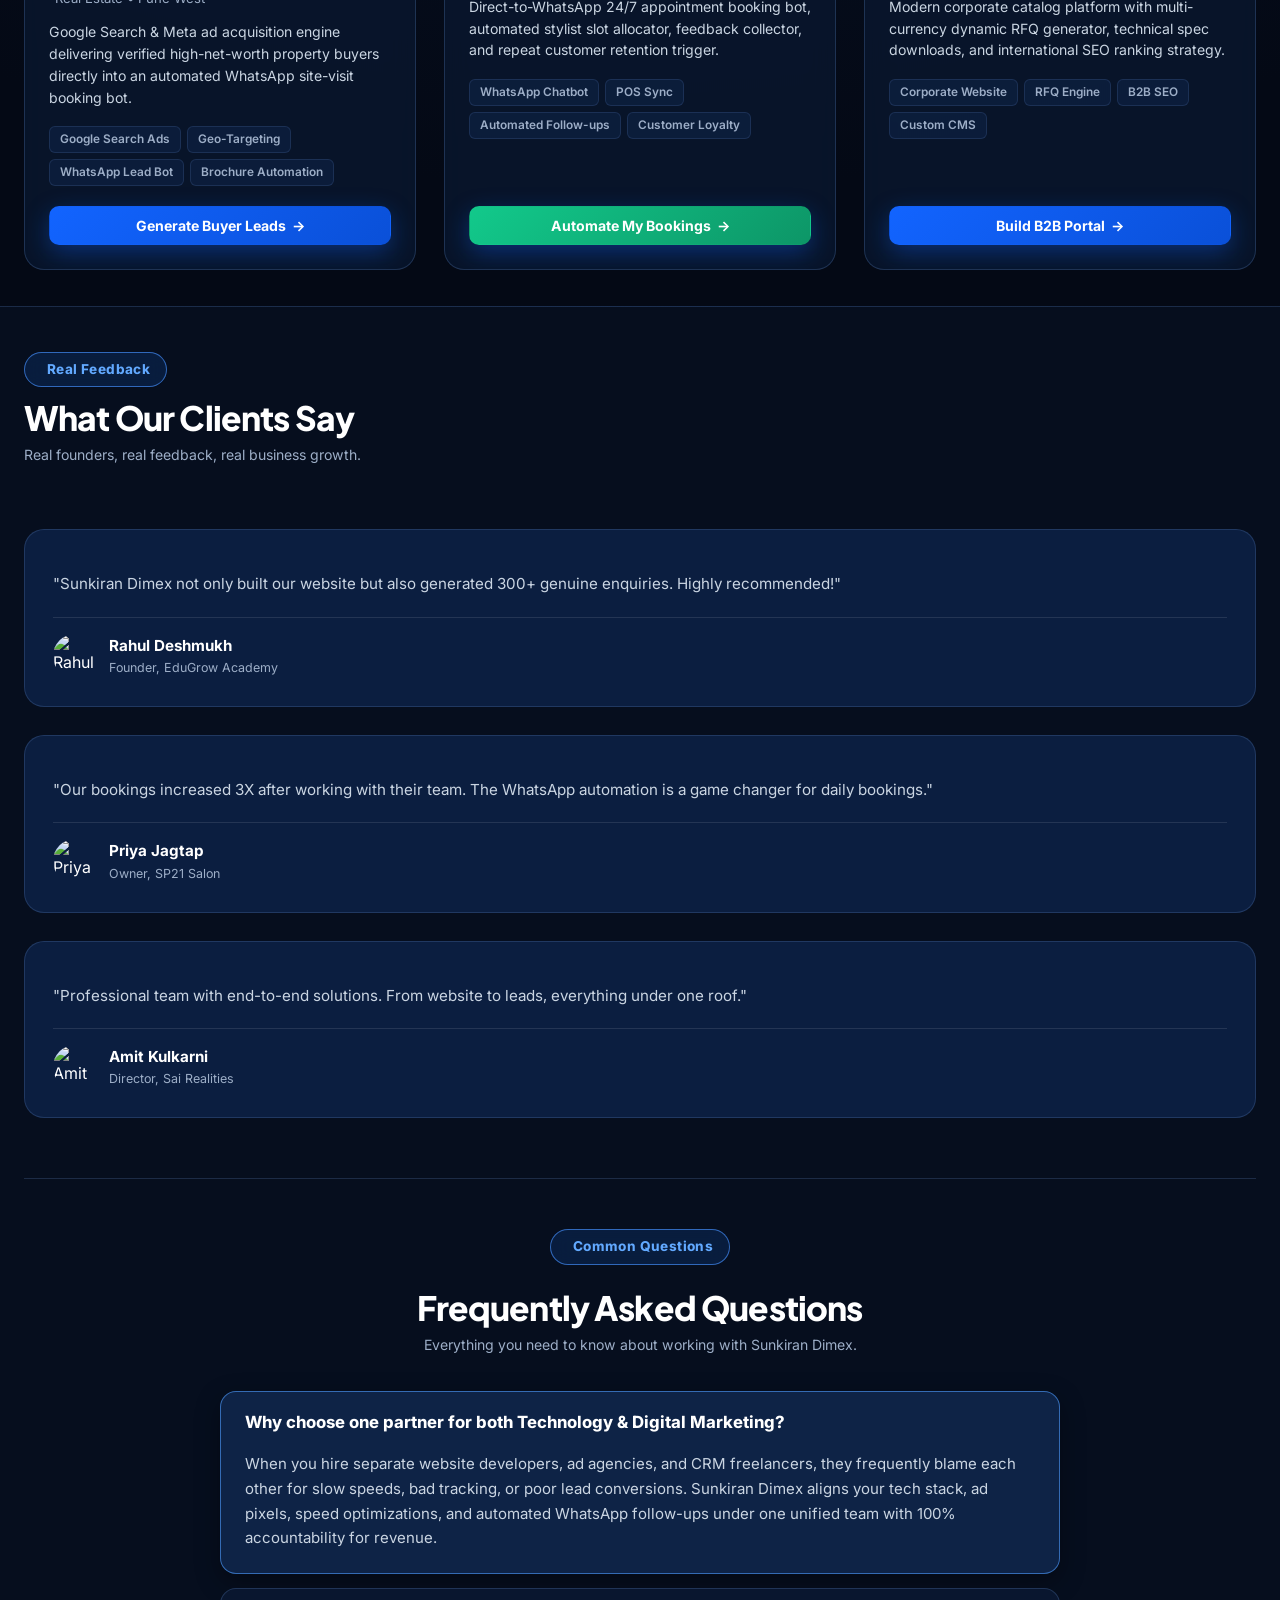
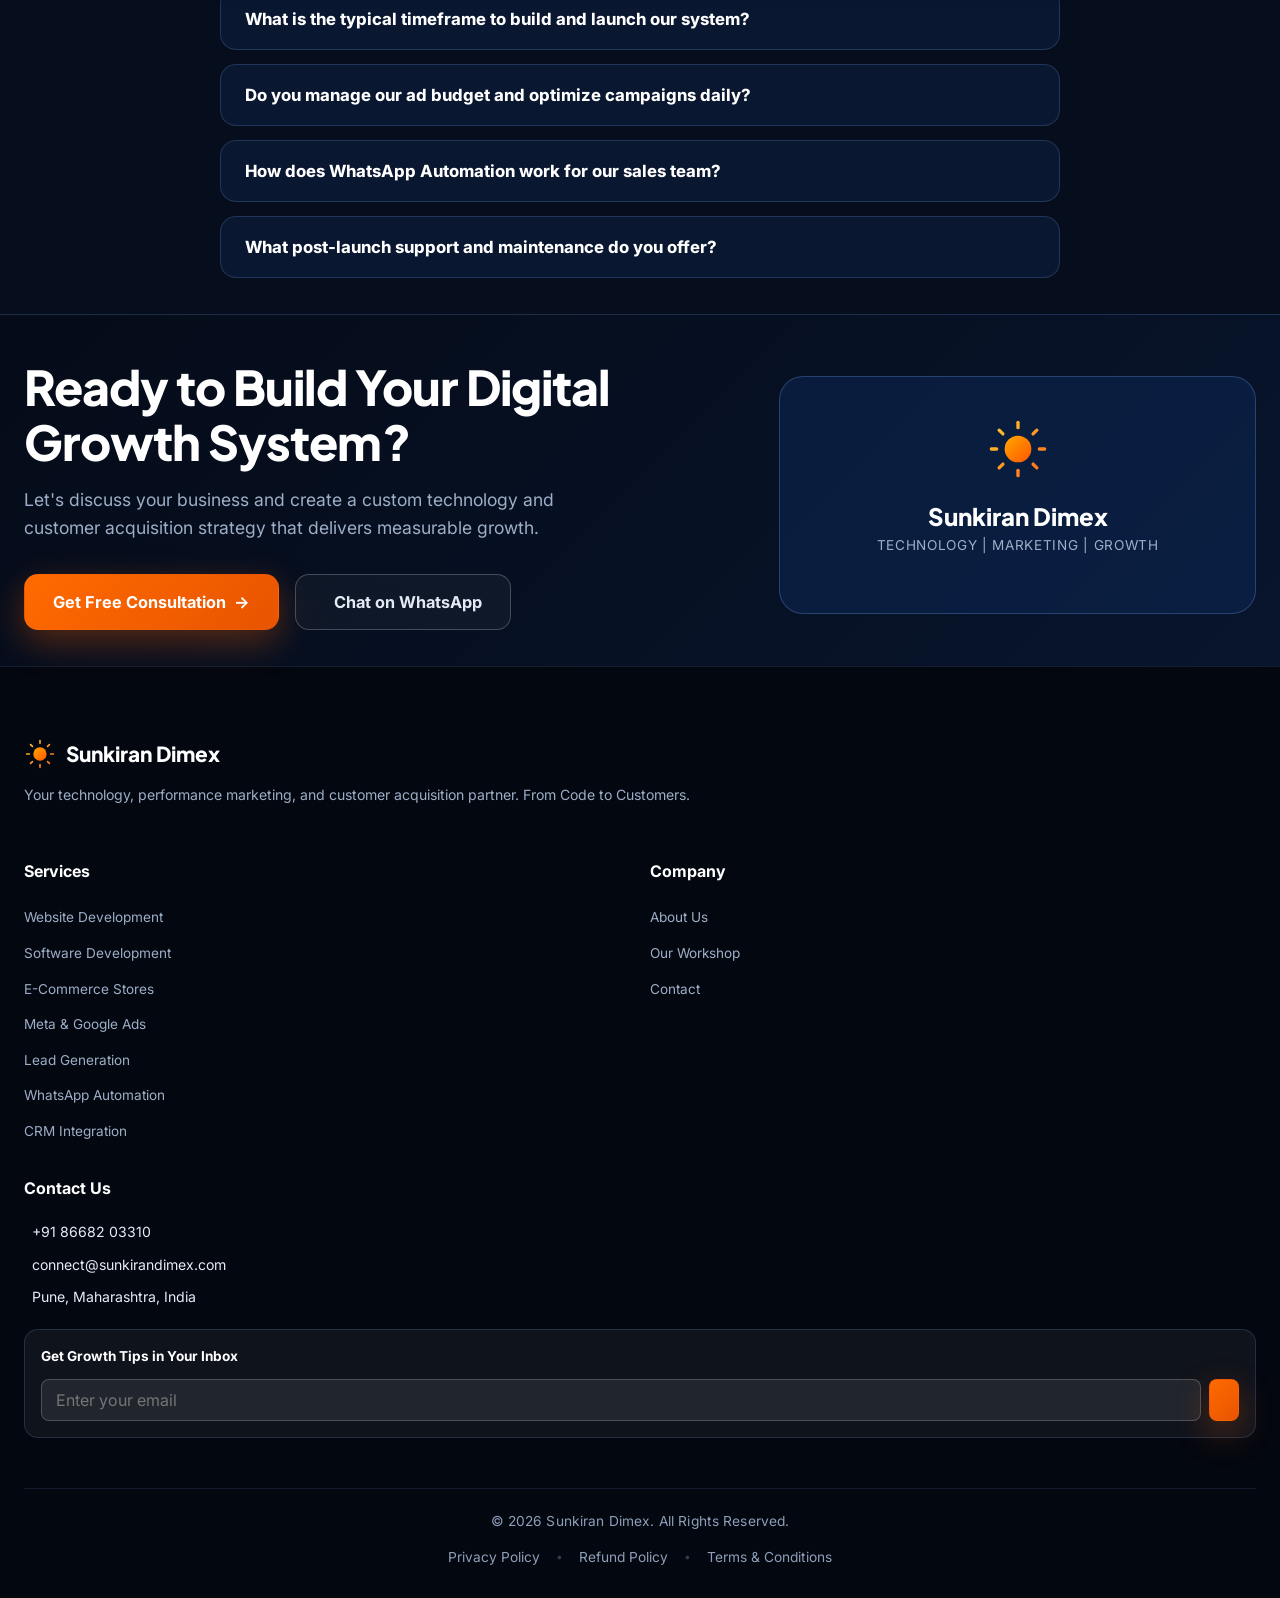
==== commit 4ff5e542: "refactor: extract styles into new style.css and remove mobile quick-nav" ====
--- a/index.html
+++ b/index.html
@@ -368,20 +368,6 @@
 
   </section>
 
-  <!-- ========================================================
-       MOBILE QUICK NAVIGATION BAR (Zero-Scroll Instant Access)
-       ======================================================== -->
-  <nav class="mobile-quick-nav" aria-label="Quick Page Navigation">
-    <div class="mobile-quick-nav-track">
-      <a href="#services" class="quick-nav-pill"><i class="ph-bold ph-gear"></i> Services</a>
-      <a href="#unified-advantage" class="quick-nav-pill"><i class="ph-bold ph-check-shield"></i> Why Us</a>
-      <a href="#our-process" class="quick-nav-pill"><i class="ph-bold ph-arrows-clockwise"></i> Process</a>
-      <a href="#case-studies" class="quick-nav-pill"><i class="ph-bold ph-chart-line-up"></i> Case Studies</a>
-      <a href="#portfolio" class="quick-nav-pill"><i class="ph-bold ph-folder-simple"></i> Portfolio</a>
-      <a href="workshop.html" class="quick-nav-pill quick-nav-pill-highlight"><i class="ph-bold ph-presentation"></i> Workshop</a>
-      <a href="#contact" class="quick-nav-pill"><i class="ph-bold ph-phone"></i> Contact</a>
-    </div>
-  </nav>
 
   <!-- ========================================================
        4. SERVICES SECTION (3-Pillar Architecture)
--- a/css/style.css
+++ b/css/style.css
@@ -4503,82 +4503,6 @@
   scroll-margin-top: 110px;
 }
 
-/* ========================================================
-   MOBILE QUICK NAVIGATION BAR (Zero-Scroll Instant Access)
-   ======================================================== */
-.mobile-quick-nav {
-  display: none;
-}
-
-@media (max-width: 768px) {
-  .mobile-quick-nav {
-    display: block;
-    position: sticky;
-    top: 64px;
-    z-index: 95;
-    background: rgba(5, 11, 24, 0.94);
-    backdrop-filter: blur(16px);
-    -webkit-backdrop-filter: blur(16px);
-    border-top: 1px solid rgba(115, 160, 230, 0.16);
-    border-bottom: 1px solid rgba(115, 160, 230, 0.16);
-    box-shadow: 0 8px 24px rgba(0, 0, 0, 0.45);
-    margin: 0;
-    padding: 8px 0;
-    width: 100%;
-  }
-
-  .mobile-quick-nav-track {
-    display: flex;
-    gap: 8px;
-    overflow-x: auto;
-    overflow-y: hidden;
-    padding: 2px 16px;
-    -webkit-overflow-scrolling: touch;
-    scroll-snap-type: x proximity;
-    scrollbar-width: none;
-    -ms-overflow-style: none;
-  }
-
-  .mobile-quick-nav-track::-webkit-scrollbar {
-    display: none;
-  }
-
-  .quick-nav-pill {
-    display: inline-flex;
-    align-items: center;
-    gap: 6px;
-    white-space: nowrap;
-    flex-shrink: 0;
-    scroll-snap-align: start;
-    font-size: 0.78rem;
-    font-weight: 650;
-    color: #CAD5E2;
-    background: rgba(13, 31, 60, 0.65);
-    border: 1px solid rgba(115, 160, 230, 0.22);
-    padding: 7px 13px;
-    border-radius: var(--radius-pill);
-    text-decoration: none;
-    transition: all 0.2s ease;
-  }
-
-  .quick-nav-pill:active,
-  .quick-nav-pill:hover {
-    background: rgba(26, 54, 98, 0.9);
-    border-color: #4D9DFF;
-    color: #FFFFFF;
-  }
-
-  .quick-nav-pill-highlight {
-    background: rgba(255, 106, 0, 0.16);
-    border-color: rgba(255, 106, 0, 0.45);
-    color: #FFA552;
-  }
-
-  .quick-nav-pill-highlight:active,
-  .quick-nav-pill-highlight:hover {
-    background: #FF6A00;
-    color: #FFFFFF;
-  }
 
   .header-sticky {
     height: 64px;
@@ -4802,43 +4726,53 @@
 
   .coffee-strategy-badge {
     position: absolute;
-    bottom: -14px;
+    bottom: -10px;
     left: 8px;
     font-size: 0.74rem;
-    padding: 5px 10px;
+    padding: 6px 12px;
+    z-index: 18;
   }
 
   .live-lead-pill {
     position: static;
-    margin-top: 10px;
+    margin-top: 14px;
     width: 100%;
     justify-content: center;
     text-align: center;
     font-size: 0.78rem;
-    padding: 6px 12px;
+    padding: 7px 14px;
   }
 
   .bottom-metrics-bar {
     grid-template-columns: 1fr 1fr;
-    gap: 10px;
-    padding: 14px 12px;
-    border-radius: 16px;
-    margin-top: 16px;
+    gap: 18px 16px;
+    padding: 22px 18px;
+    border-radius: 20px;
+    margin-top: 38px;
+  }
+
+  .metrics-bar-item {
+    gap: 12px;
   }
 
   .metrics-bar-icon {
-    width: 36px;
-    height: 36px;
-    font-size: 1.05rem;
-    border-radius: 9px;
+    width: 42px;
+    height: 42px;
+    font-size: 1.18rem;
+    border-radius: 11px;
+    flex-shrink: 0;
   }
 
   .metrics-bar-num {
-    font-size: 1.2rem;
+    font-size: 1.35rem;
+    margin-bottom: 2px;
+    line-height: 1.15;
   }
 
   .metrics-bar-lbl {
-    font-size: 0.7rem;
+    font-size: 0.76rem;
+    color: #B0C4DE;
+    line-height: 1.3;
   }
 
   .metrics-bar-message {
@@ -5341,16 +5275,6 @@
     height: 32px !important;
   }
 
-  /* Quick-Nav Bar */
-  .mobile-quick-nav {
-    padding: 5px 12px 10px !important;
-    gap: 6px !important;
-  }
-
-  .quick-nav-pill {
-    padding: 6px 10px !important;
-    font-size: 0.74rem !important;
-  }
 
   /* Hero Section */
   .hero-section {
@@ -5449,16 +5373,17 @@
   }
 
   .bottom-metrics-bar {
-    padding: 10px 8px !important;
-    gap: 8px !important;
+    padding: 16px 14px !important;
+    gap: 14px 12px !important;
+    margin-top: 34px !important;
   }
 
   .metrics-bar-num {
-    font-size: 1.05rem !important;
+    font-size: 1.25rem !important;
   }
 
   .metrics-bar-lbl {
-    font-size: 0.64rem !important;
+    font-size: 0.72rem !important;
   }
 
   /* Unified Advantage & Process */
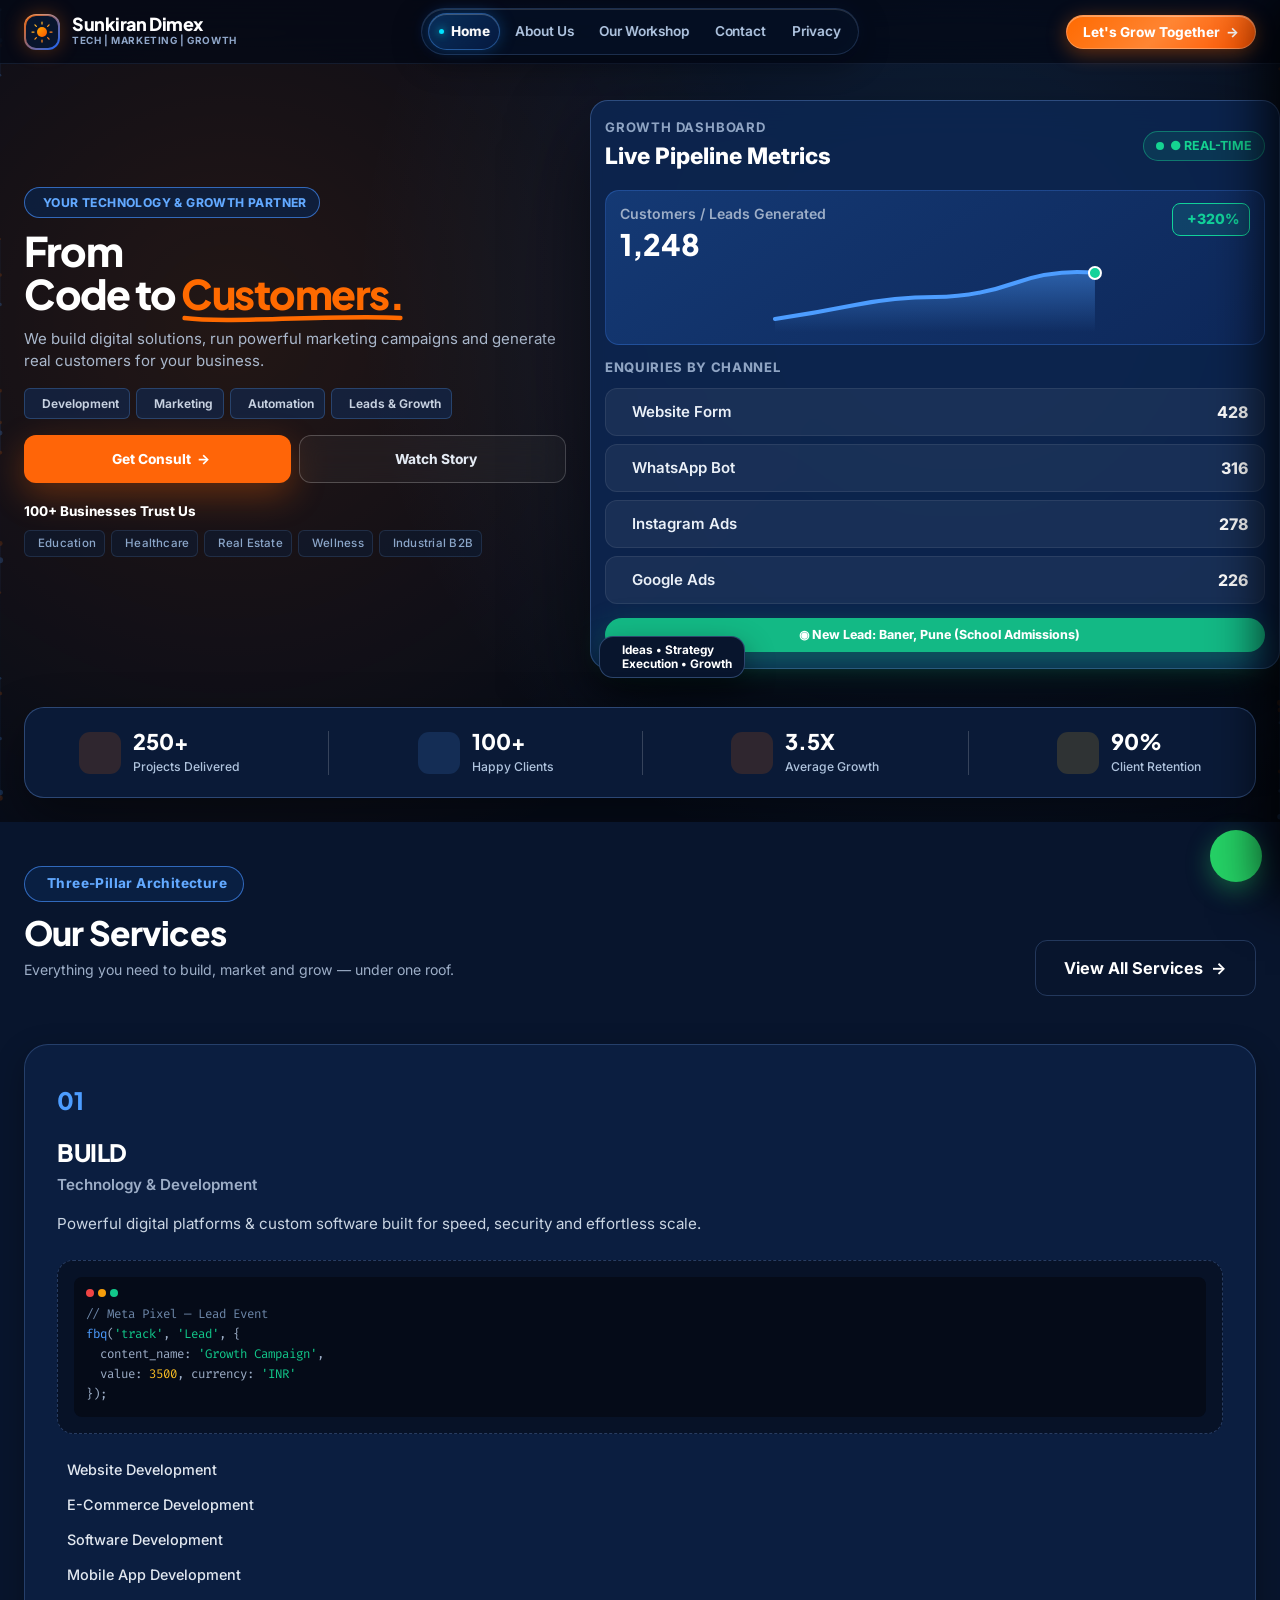
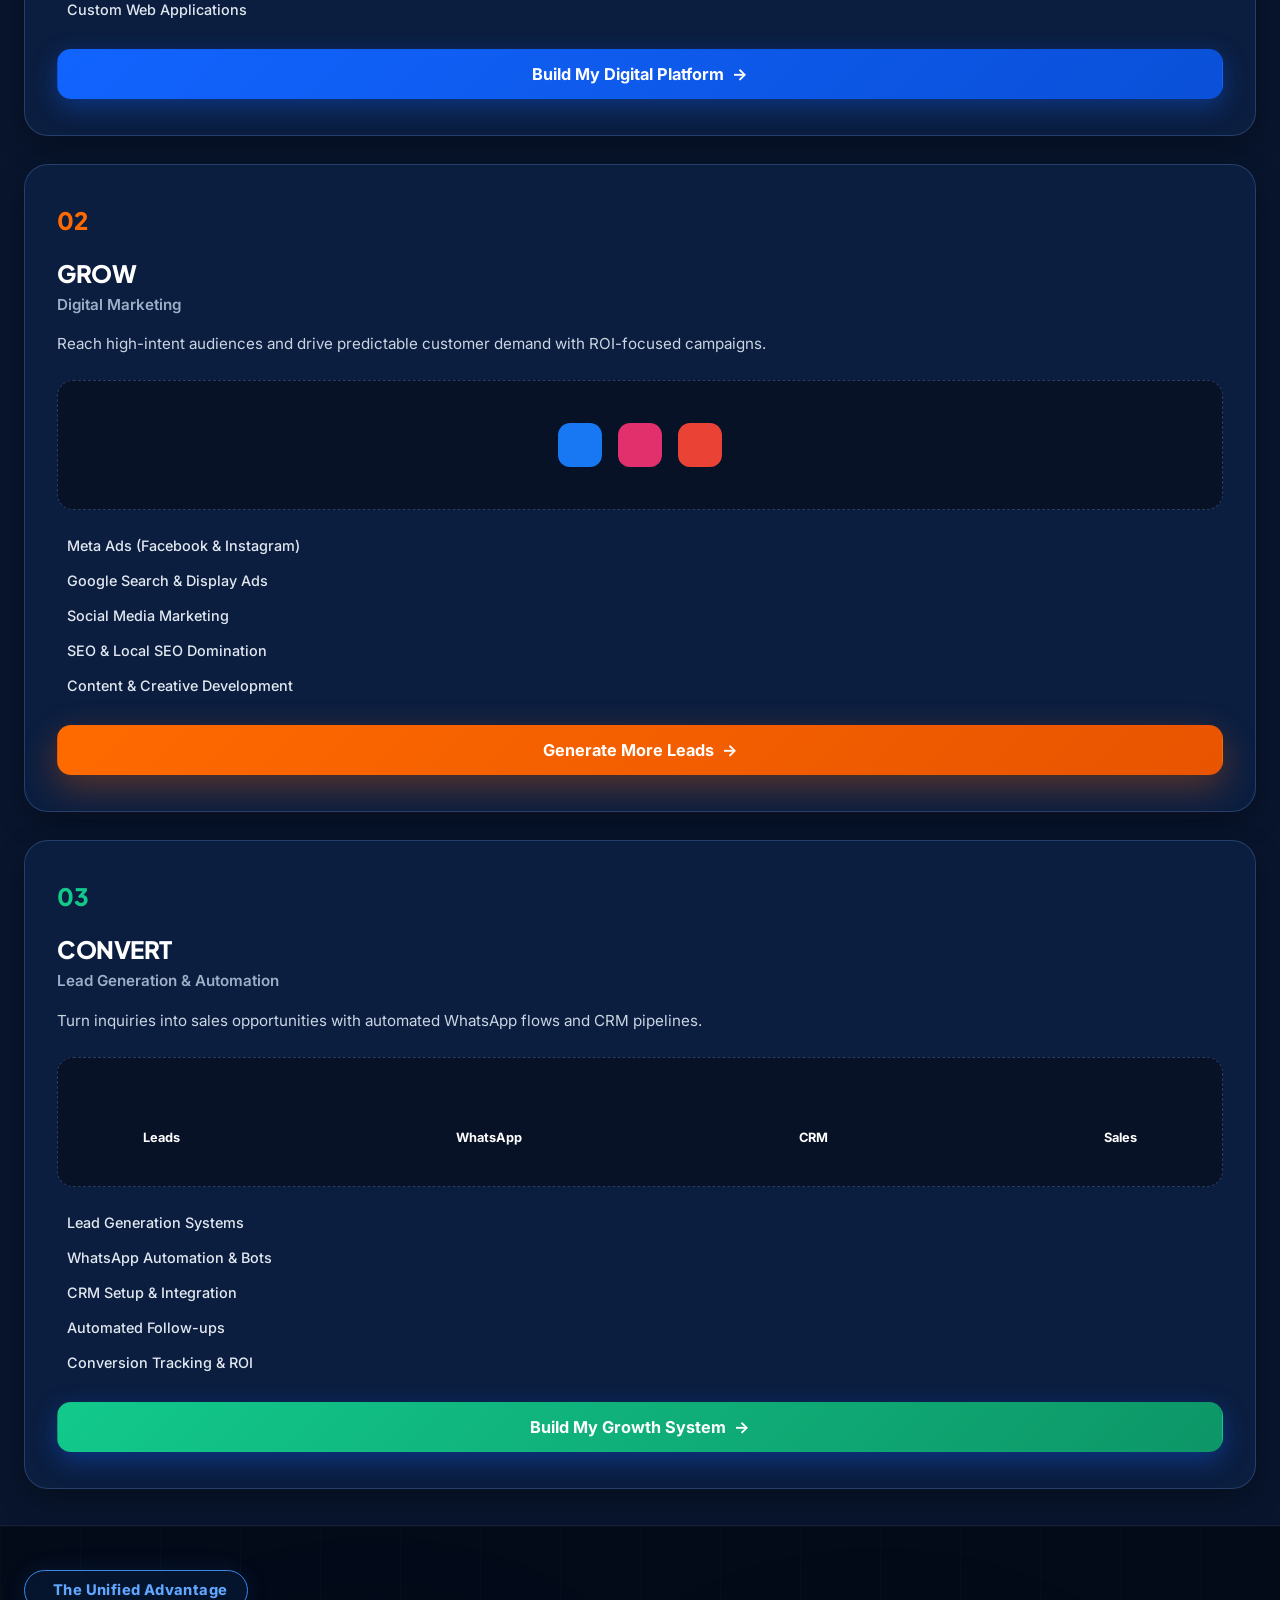
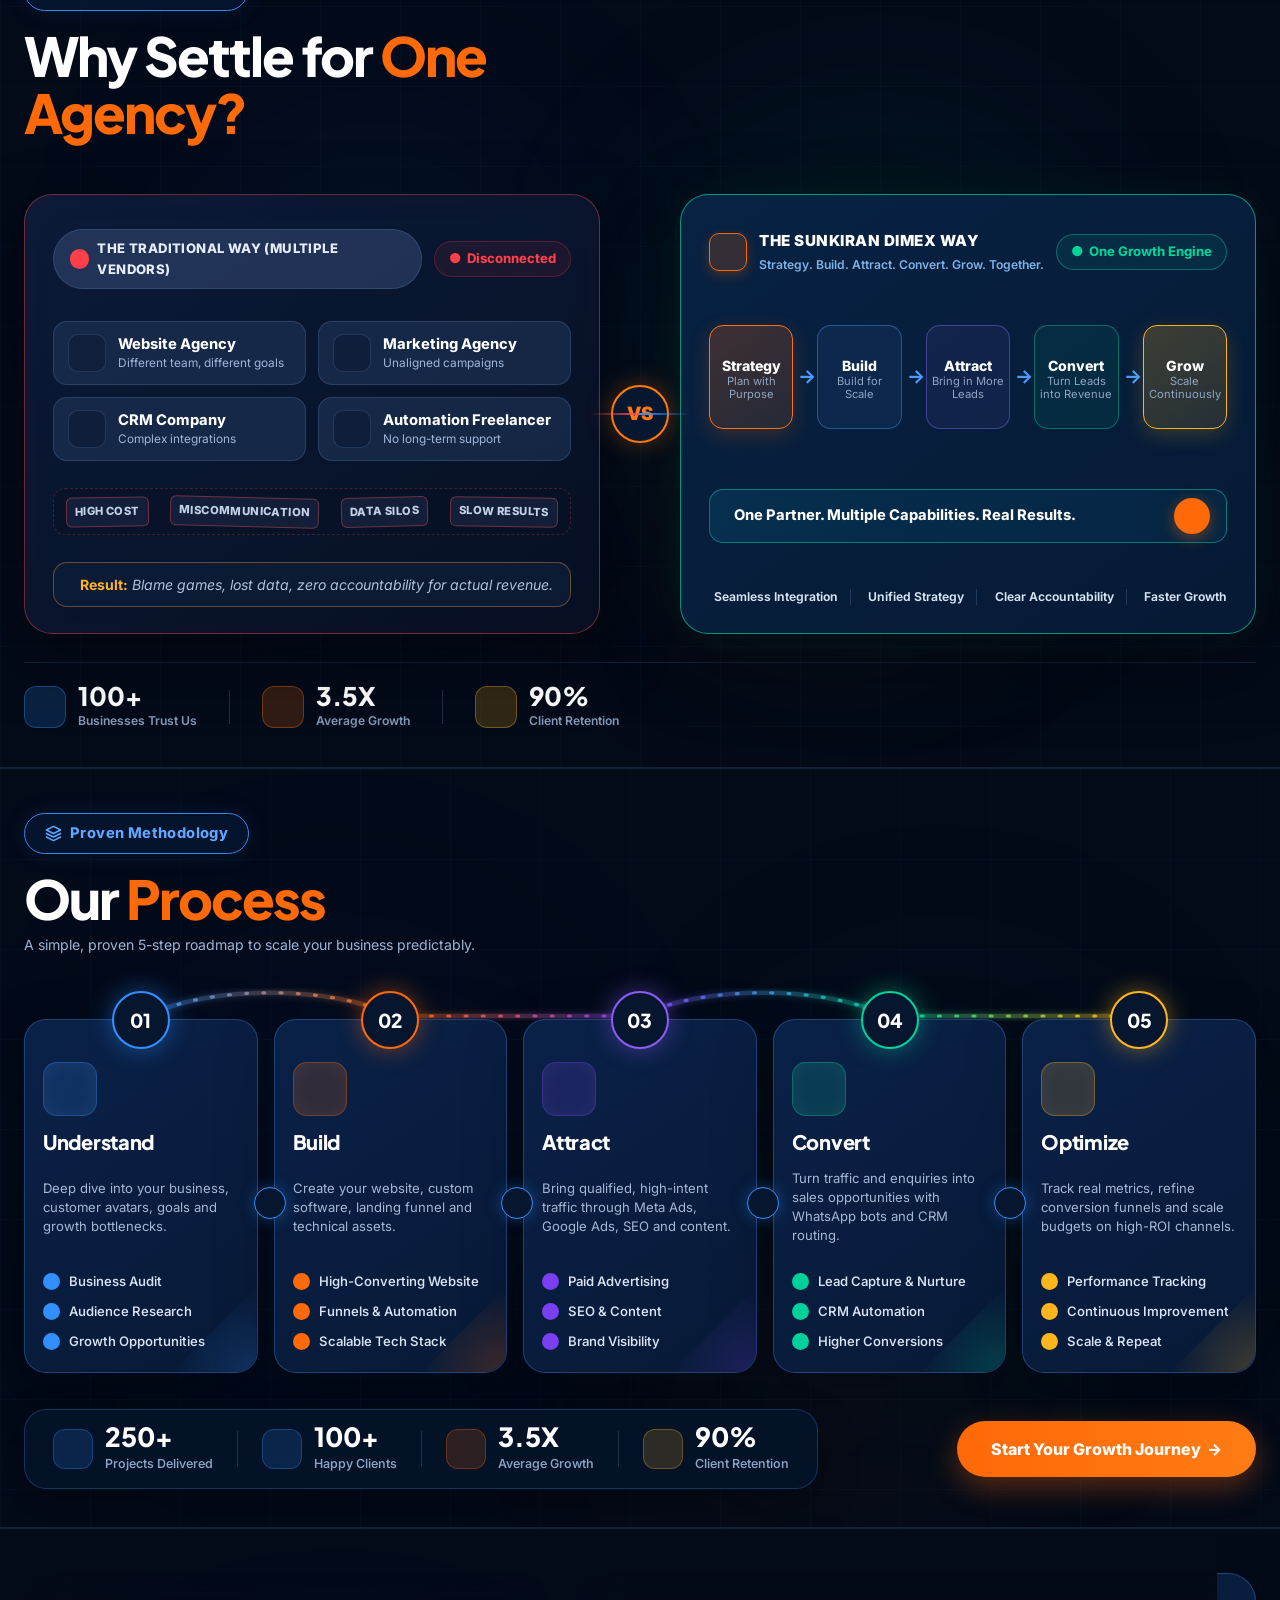
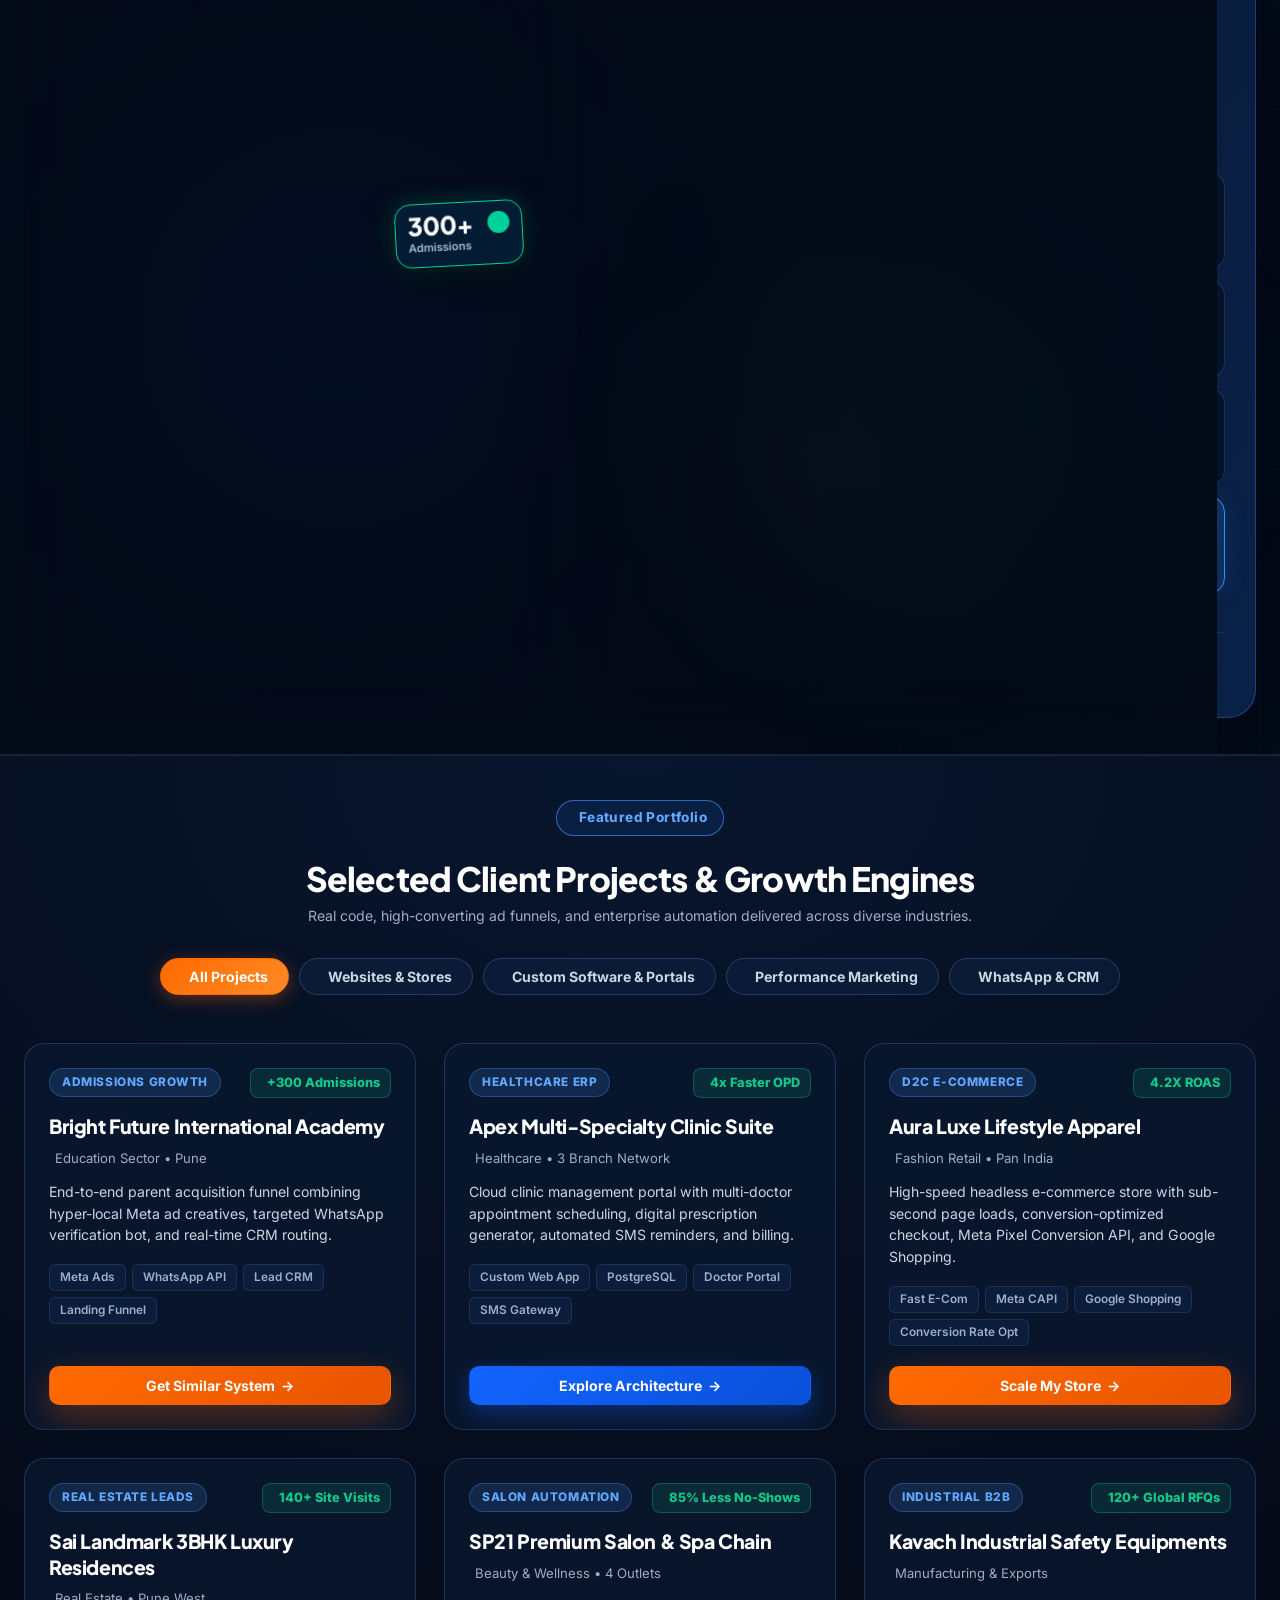
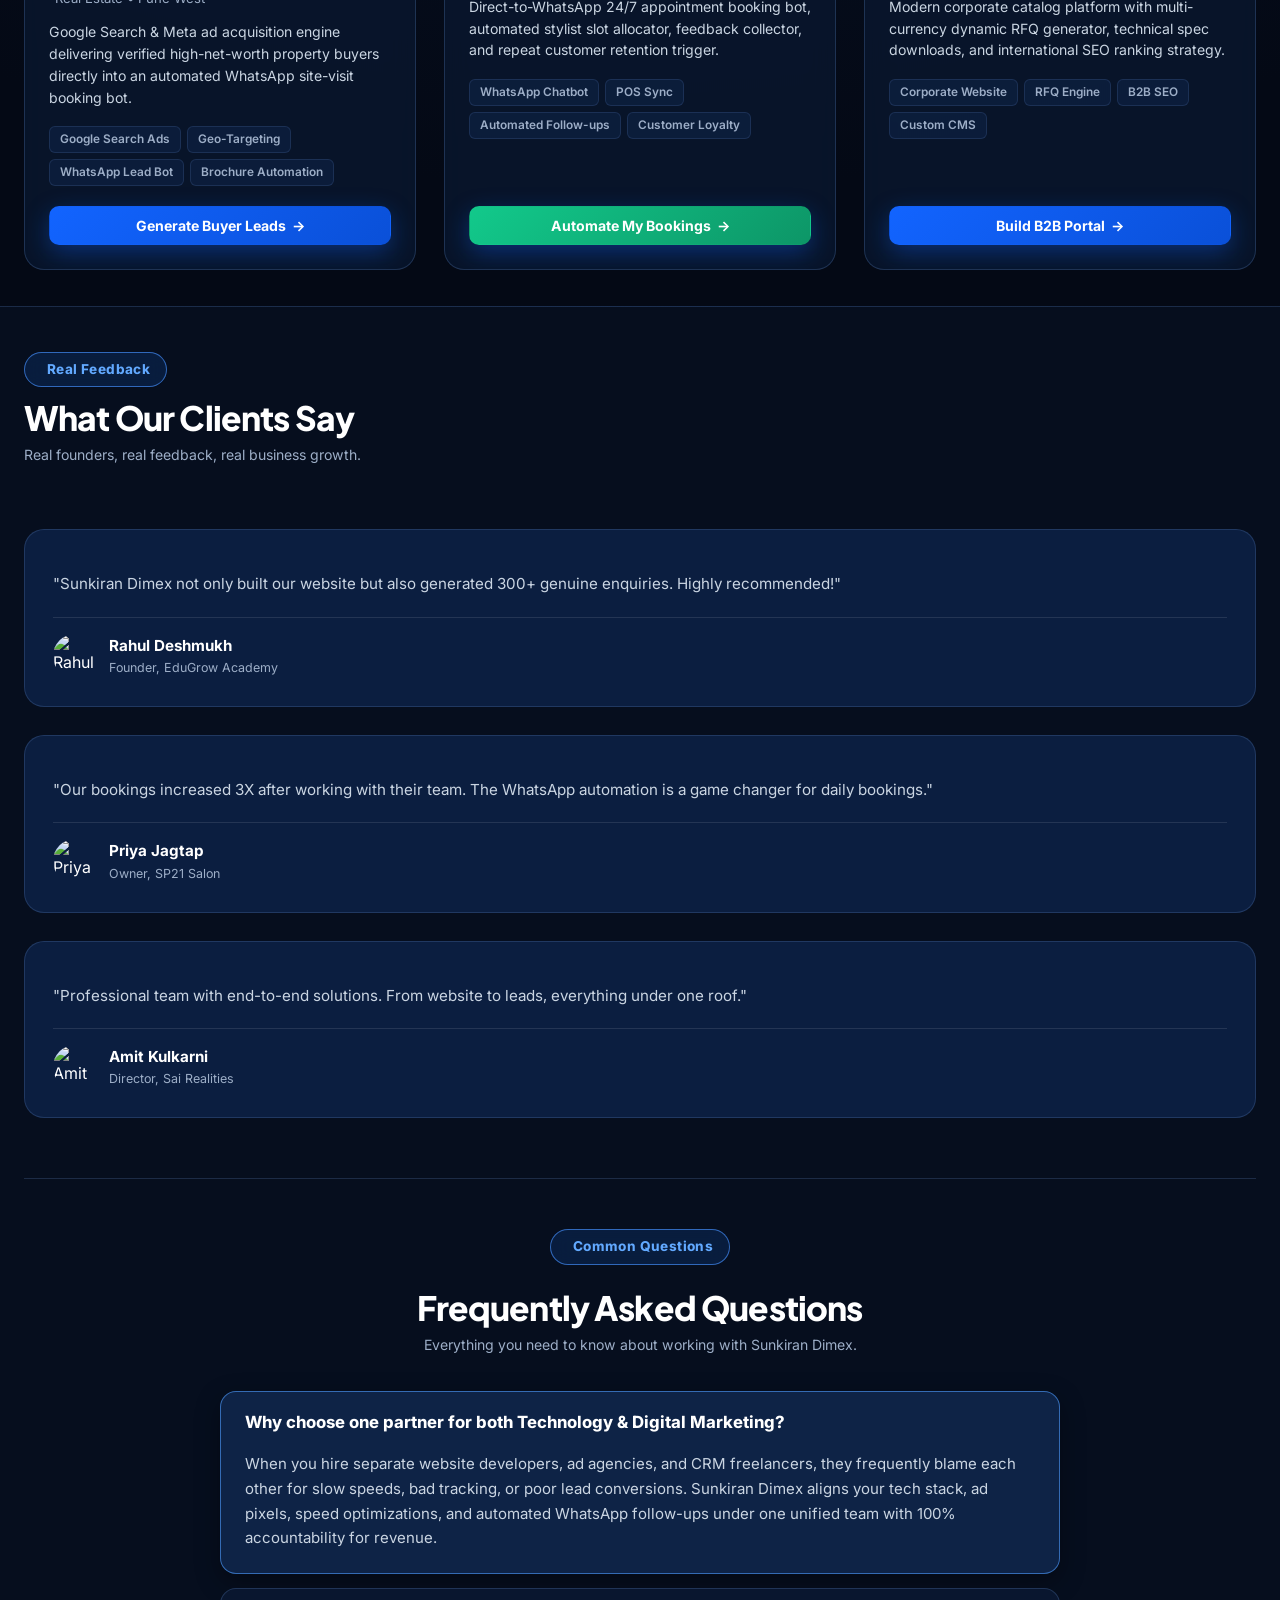
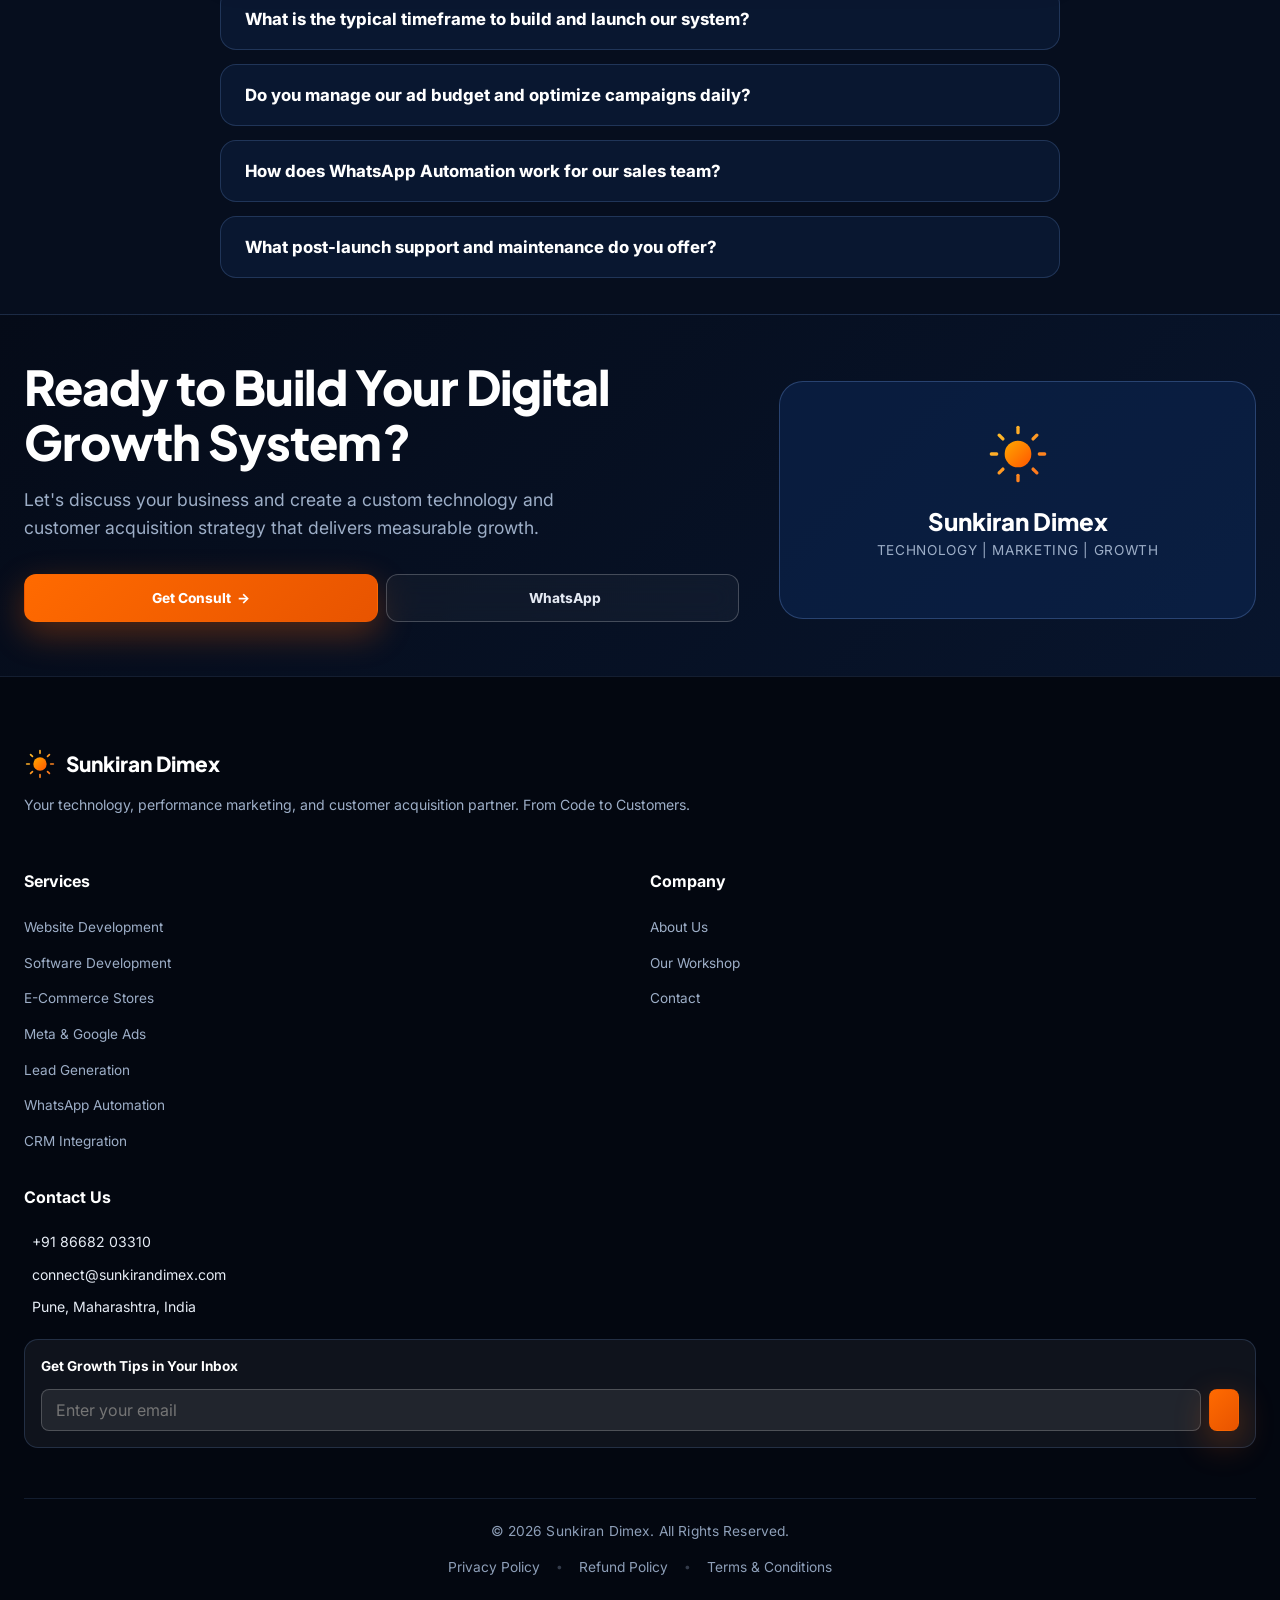
==== commit b6d4fe21: "refactor: add responsive button text spans and create new CSS stylesheet modules" ====
--- a/index.html
+++ b/index.html
@@ -98,12 +98,14 @@
       </div>
 
       <div class="mobile-drawer-footer">
-        <button class="btn btn-orange open-consultation-btn" style="width: 100%; height: 48px; font-size: 0.95rem;">
-          <span>Get Free Consultation &nbsp;→</span>
+        <button class="btn btn-orange open-consultation-btn">
+          <span class="btn-text-desktop">Get Free Consultation &nbsp;→</span>
+          <span class="btn-text-mobile">Get Consult &nbsp;→</span>
         </button>
-        <a href="https://wa.me/918668203310?text=Hi%20Sunkiran%20Dimex%2C%20I%20would%20like%20to%20discuss%20growing%20my%20business." target="_blank" class="btn btn-glass" style="width: 100%; height: 46px; justify-content: center; gap: 8px;">
-          <i class="ph-bold ph-whatsapp-logo" style="color: #25D366; font-size: 1.25rem;"></i>
-          <span>Chat on WhatsApp</span>
+        <a href="https://wa.me/918668203310?text=Hi%20Sunkiran%20Dimex%2C%20I%20would%20like%20to%20discuss%20growing%20my%20business." target="_blank" class="btn btn-glass">
+          <i class="ph-bold ph-whatsapp-logo" style="color: #25D366; font-size: 1.15rem; flex-shrink: 0;"></i>
+          <span class="btn-text-desktop">Chat on WhatsApp</span>
+          <span class="btn-text-mobile">WhatsApp</span>
         </a>
       </div>
     </aside>
@@ -171,12 +173,14 @@
         <div class="hero-cta-row">
           <button class="btn btn-orange hero-cta-primary open-consultation-btn">
             <i class="ph-fill ph-paper-plane-tilt" style="font-size: 1.15rem; flex-shrink: 0;"></i>
-            <span>Get Free Consultation &nbsp;→</span>
+            <span class="btn-text-desktop">Get Free Consultation &nbsp;→</span>
+            <span class="btn-text-mobile">Get Consult &nbsp;→</span>
           </button>
           
           <button class="btn btn-glass hero-cta-secondary open-video-btn">
             <i class="ph-fill ph-play-circle" style="font-size: 1.25rem; color: #FFFFFF; flex-shrink: 0;"></i>
-            <span>Watch Our Story</span>
+            <span class="btn-text-desktop">Watch Our Story</span>
+            <span class="btn-text-mobile">Watch Story</span>
           </button>
         </div>
 
@@ -1869,12 +1873,15 @@
           Let's discuss your business and create a custom technology and customer acquisition strategy that delivers measurable growth.
         </p>
         
-        <div style="display: flex; flex-wrap: wrap; gap: 16px;">
+        <div class="final-cta-btn-row">
           <button class="btn btn-orange open-consultation-btn">
-            Get Free Consultation &nbsp;→
+            <span class="btn-text-desktop">Get Free Consultation &nbsp;→</span>
+            <span class="btn-text-mobile">Get Consult &nbsp;→</span>
           </button>
           <a href="https://wa.me/918668203310?text=Hi%20Sunkiran%20Dimex%2C%20I%20would%20like%20to%20discuss%20growing%20my%20business." target="_blank" class="btn btn-glass">
-            <i class="ph-bold ph-whatsapp-logo" style="color: #25D366; font-size: 1.3rem;"></i> Chat on WhatsApp
+            <i class="ph-bold ph-whatsapp-logo" style="color: #25D366; font-size: 1.25rem; flex-shrink: 0;"></i>
+            <span class="btn-text-desktop">Chat on WhatsApp</span>
+            <span class="btn-text-mobile">WhatsApp</span>
           </a>
         </div>
       </div>
--- a/css/style.css
+++ b/css/style.css
@@ -138,6 +138,15 @@
   white-space: nowrap;
 }
 
+/* Responsive Button Text Toggles */
+.btn-text-mobile {
+  display: none !important;
+}
+
+.btn-text-desktop {
+  display: inline !important;
+}
+
 .btn-orange {
   background: linear-gradient(135deg, #FF6A00 0%, #E85400 100%);
   color: #FFFFFF;
@@ -4615,42 +4624,54 @@
     display: none;
   }
 
-  .hero-cta-row {
-    display: flex;
-    flex-direction: column;
-    width: 100%;
-    gap: 10px;
-    margin-bottom: 18px;
-  }
-
-  .hero-cta-primary {
-    width: 100%;
-    min-width: 0;
-    height: 52px;
-    font-size: 0.98rem;
-    font-weight: 750;
-    padding: 0 20px;
-    border-radius: 14px;
-    display: inline-flex;
-    align-items: center;
-    justify-content: center;
-    gap: 10px;
-    white-space: nowrap;
-  }
-
-  .hero-cta-secondary {
-    width: 100%;
-    min-width: 0;
-    height: 48px;
-    font-size: 0.92rem;
-    font-weight: 650;
-    padding: 0 18px;
-    border-radius: 14px;
-    display: inline-flex;
-    align-items: center;
-    justify-content: center;
-    gap: 8px;
-    white-space: nowrap;
+  /* Responsive 2-Column Side-by-Side CTA Buttons */
+  .btn-text-mobile {
+    display: inline !important;
+  }
+
+  .btn-text-desktop {
+    display: none !important;
+  }
+
+  .hero-cta-row,
+  .mobile-drawer-footer,
+  .final-cta-btn-row {
+    display: grid !important;
+    grid-template-columns: 1fr 1fr !important;
+    width: 100% !important;
+    gap: 8px !important;
+    margin-bottom: 18px !important;
+    box-sizing: border-box !important;
+  }
+
+  .hero-cta-primary,
+  .hero-cta-secondary,
+  .hero-cta-row > .btn,
+  .mobile-drawer-footer > .btn,
+  .final-cta-btn-row > .btn {
+    width: 100% !important;
+    min-width: 0 !important;
+    height: 48px !important;
+    font-size: clamp(0.74rem, 2.7vw, 0.86rem) !important;
+    font-weight: 750 !important;
+    padding: 0 8px !important;
+    border-radius: 12px !important;
+    display: inline-flex !important;
+    align-items: center !important;
+    justify-content: center !important;
+    gap: 6px !important;
+    white-space: nowrap !important;
+    box-sizing: border-box !important;
+    text-overflow: ellipsis !important;
+  }
+
+  .hero-cta-primary i,
+  .hero-cta-secondary i,
+  .hero-cta-row > .btn i,
+  .mobile-drawer-footer > .btn i,
+  .final-cta-btn-row > .btn i {
+    font-size: 1.1rem !important;
+    flex-shrink: 0 !important;
   }
 
   .hero-trust-box {
@@ -5313,31 +5334,32 @@
     gap: 5px !important;
   }
 
-  /* Hero CTAs on 331px */
-  .hero-cta-row {
-    gap: 8px !important;
-  }
-
-  .hero-cta-primary {
-    height: 50px !important;
-    font-size: 0.88rem !important;
-    padding: 0 14px !important;
-    gap: 8px !important;
-  }
-
-  .hero-cta-primary i {
-    font-size: 1.05rem !important;
-  }
-
-  .hero-cta-secondary {
-    height: 46px !important;
-    font-size: 0.84rem !important;
-    padding: 0 12px !important;
+  /* Hero CTAs & Drawer Buttons on <= 360px */
+  .hero-cta-row,
+  .mobile-drawer-footer,
+  .final-cta-btn-row {
+    grid-template-columns: 1fr 1fr !important;
     gap: 6px !important;
   }
 
-  .hero-cta-secondary i {
-    font-size: 1.15rem !important;
+  .hero-cta-primary,
+  .hero-cta-secondary,
+  .hero-cta-row > .btn,
+  .mobile-drawer-footer > .btn,
+  .final-cta-btn-row > .btn {
+    height: 44px !important;
+    font-size: 0.72rem !important;
+    padding: 0 4px !important;
+    gap: 4px !important;
+    border-radius: 10px !important;
+  }
+
+  .hero-cta-primary i,
+  .hero-cta-secondary i,
+  .hero-cta-row > .btn i,
+  .mobile-drawer-footer > .btn i,
+  .final-cta-btn-row > .btn i {
+    font-size: 0.95rem !important;
   }
 
   /* Trust Indicators */
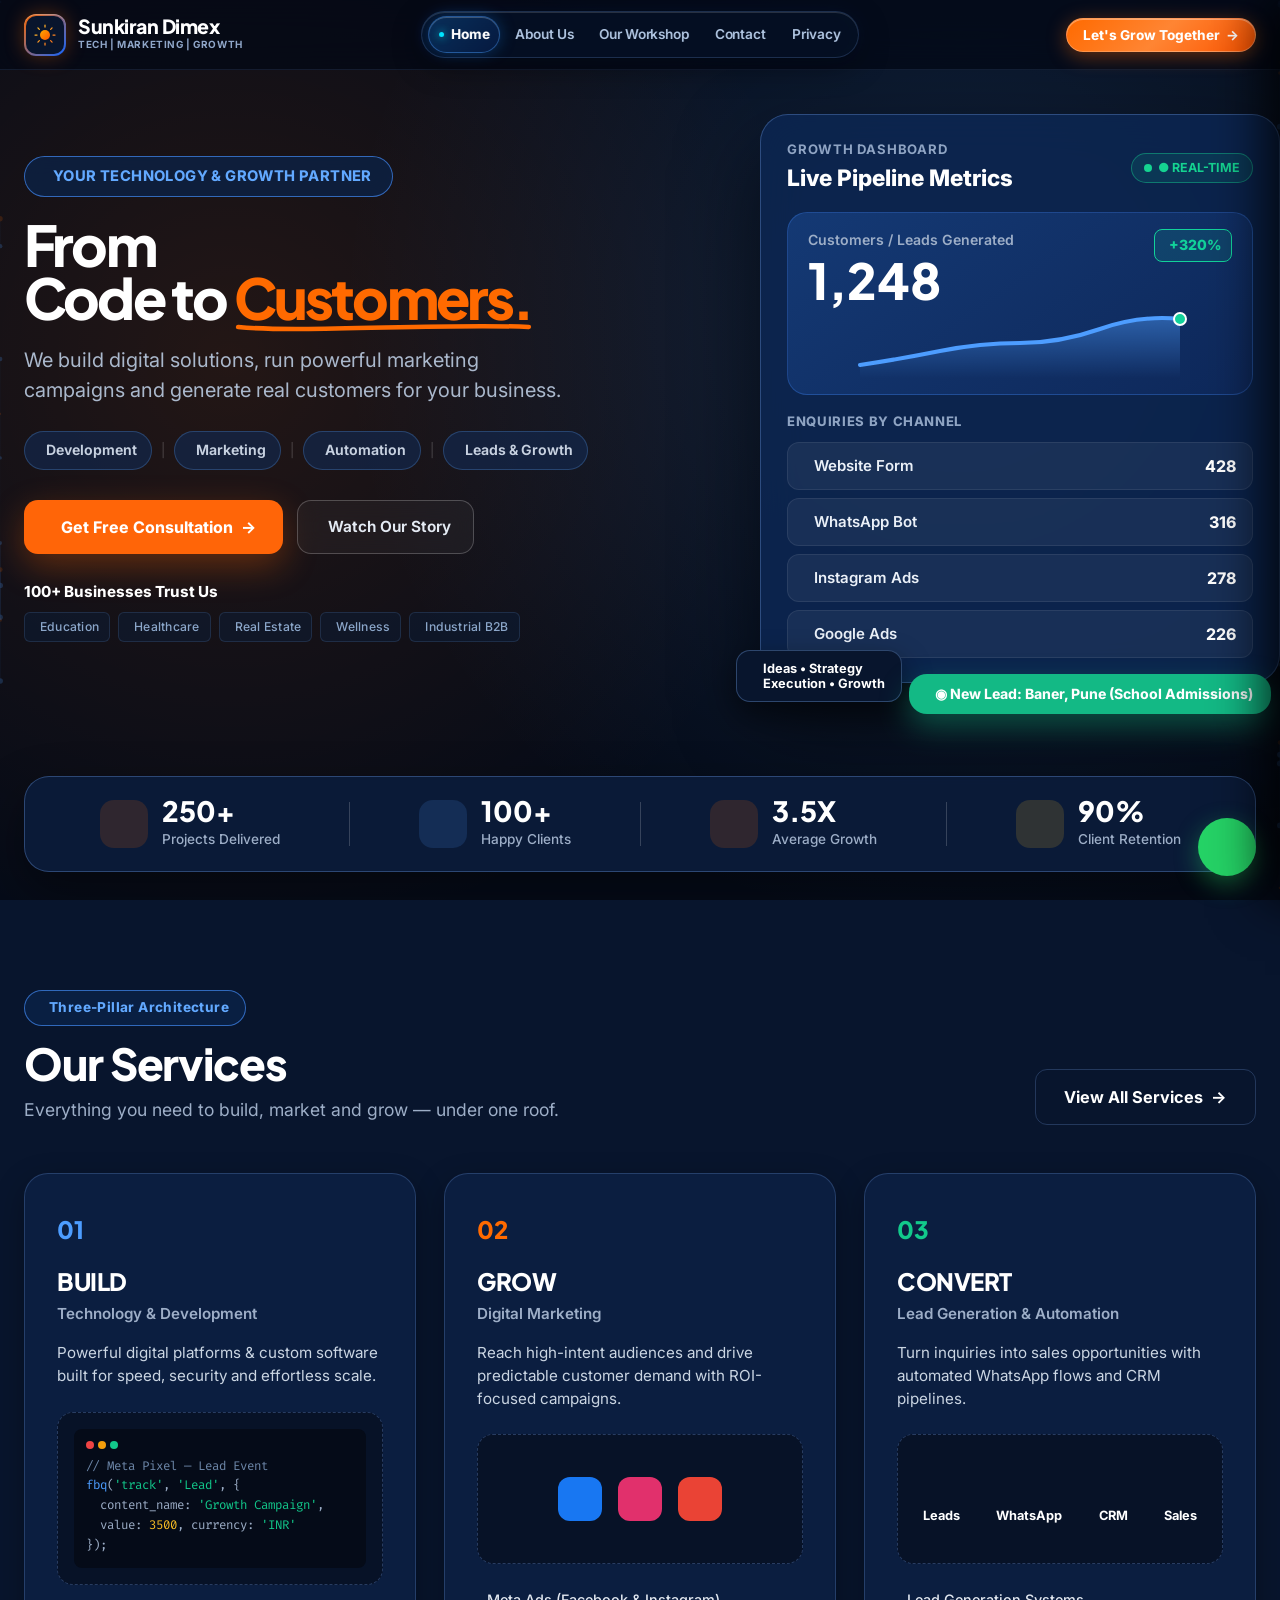
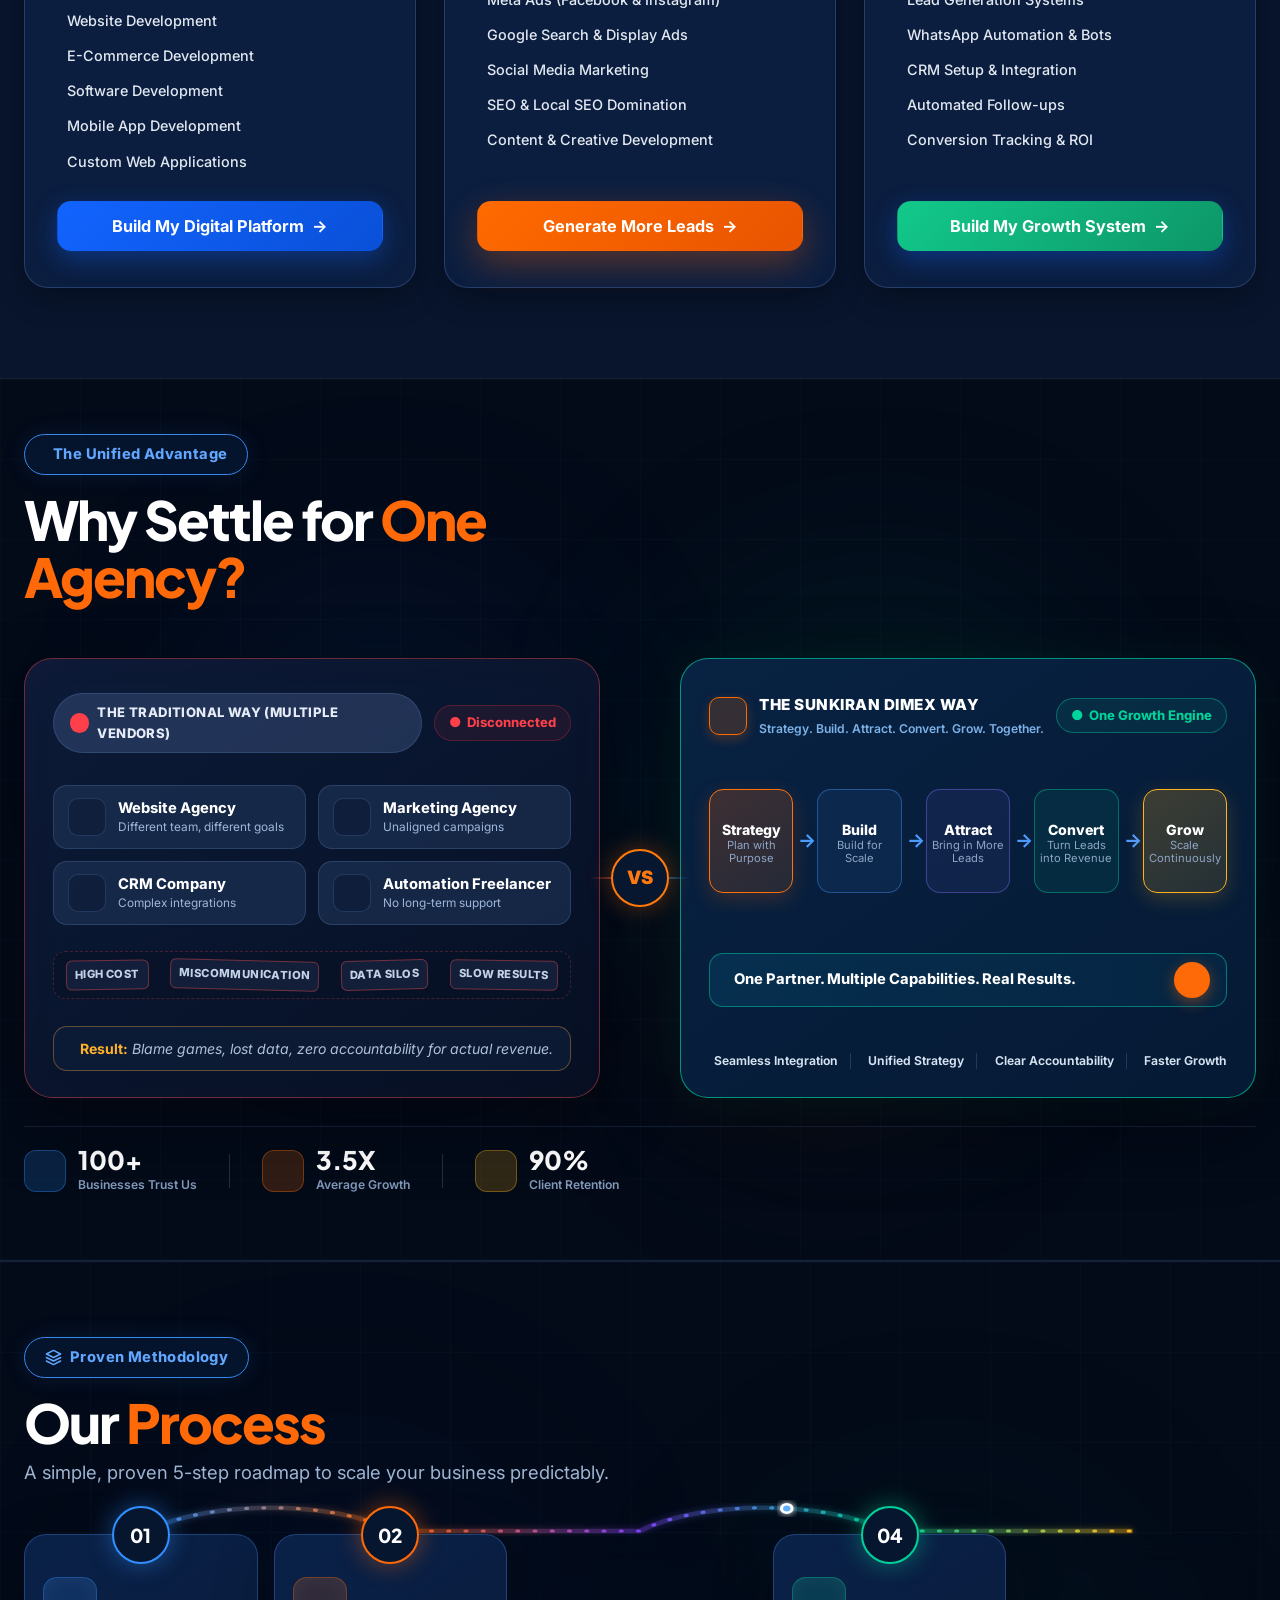
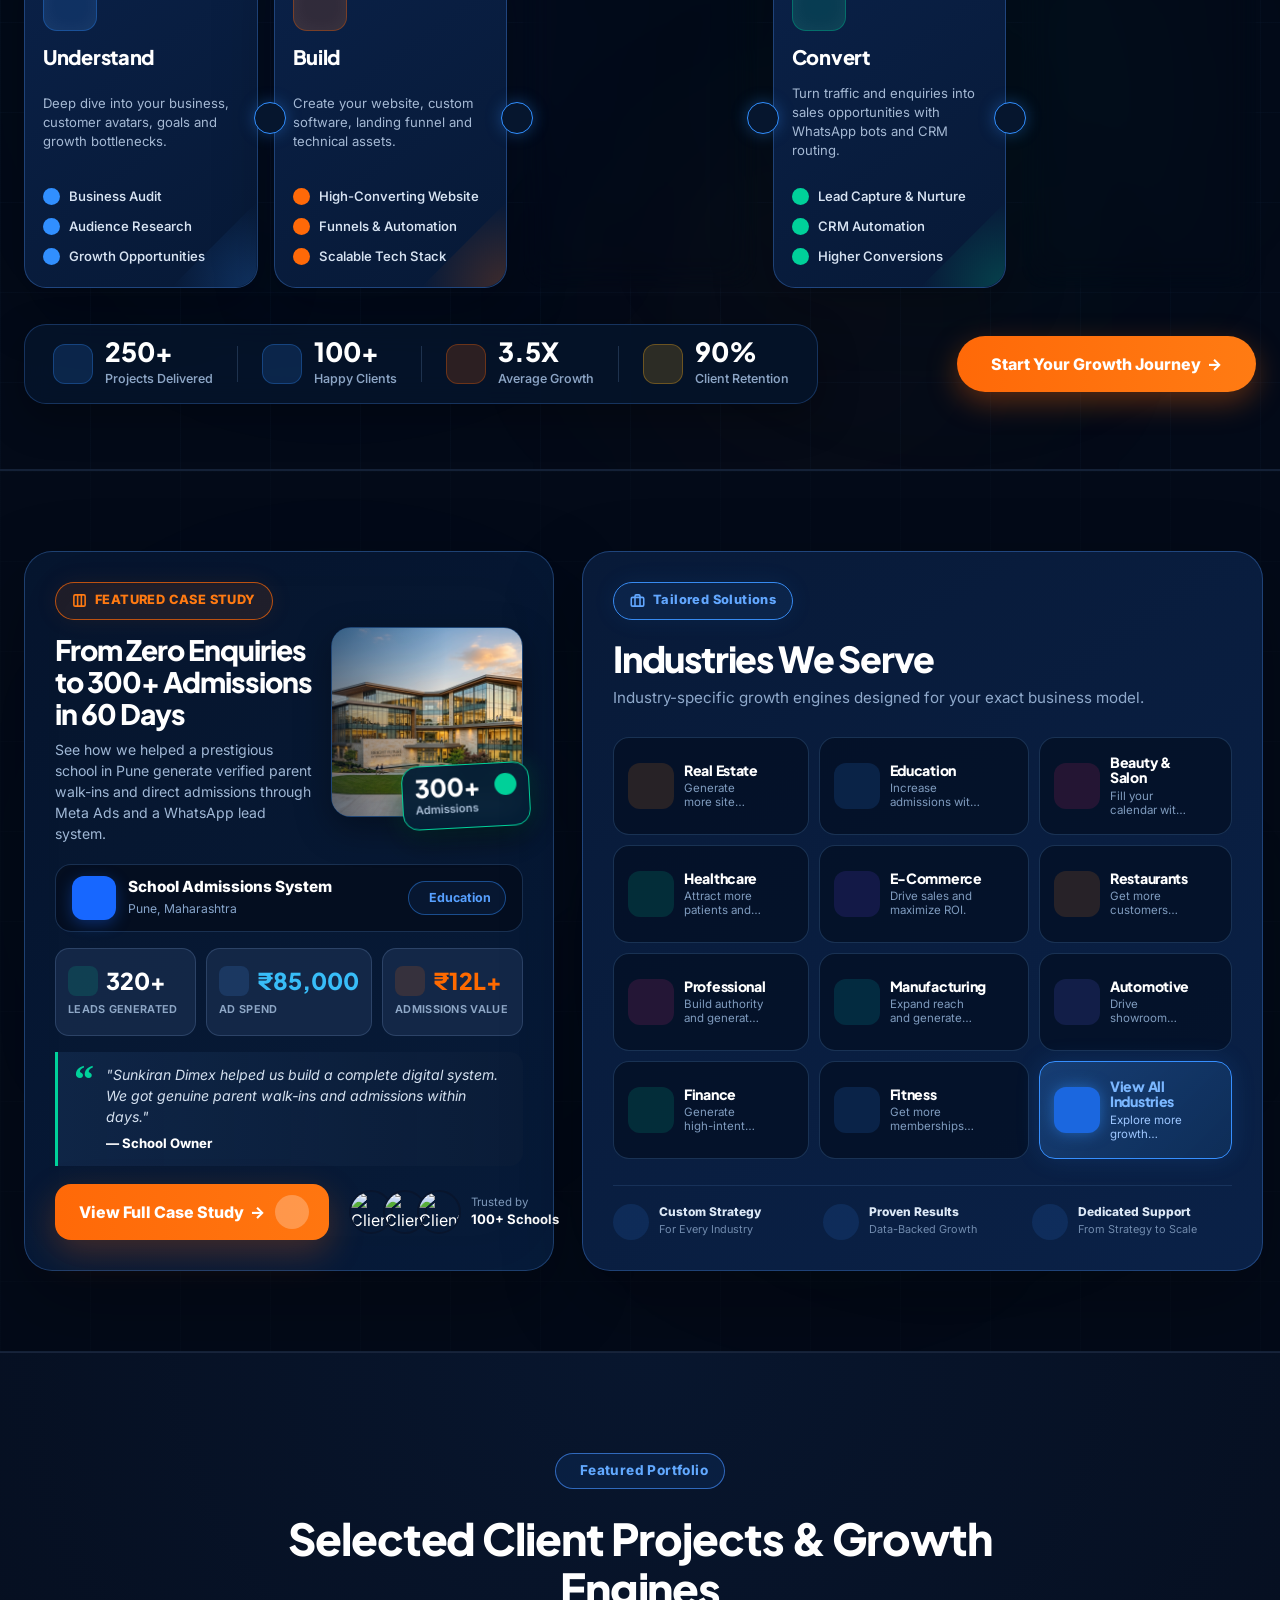
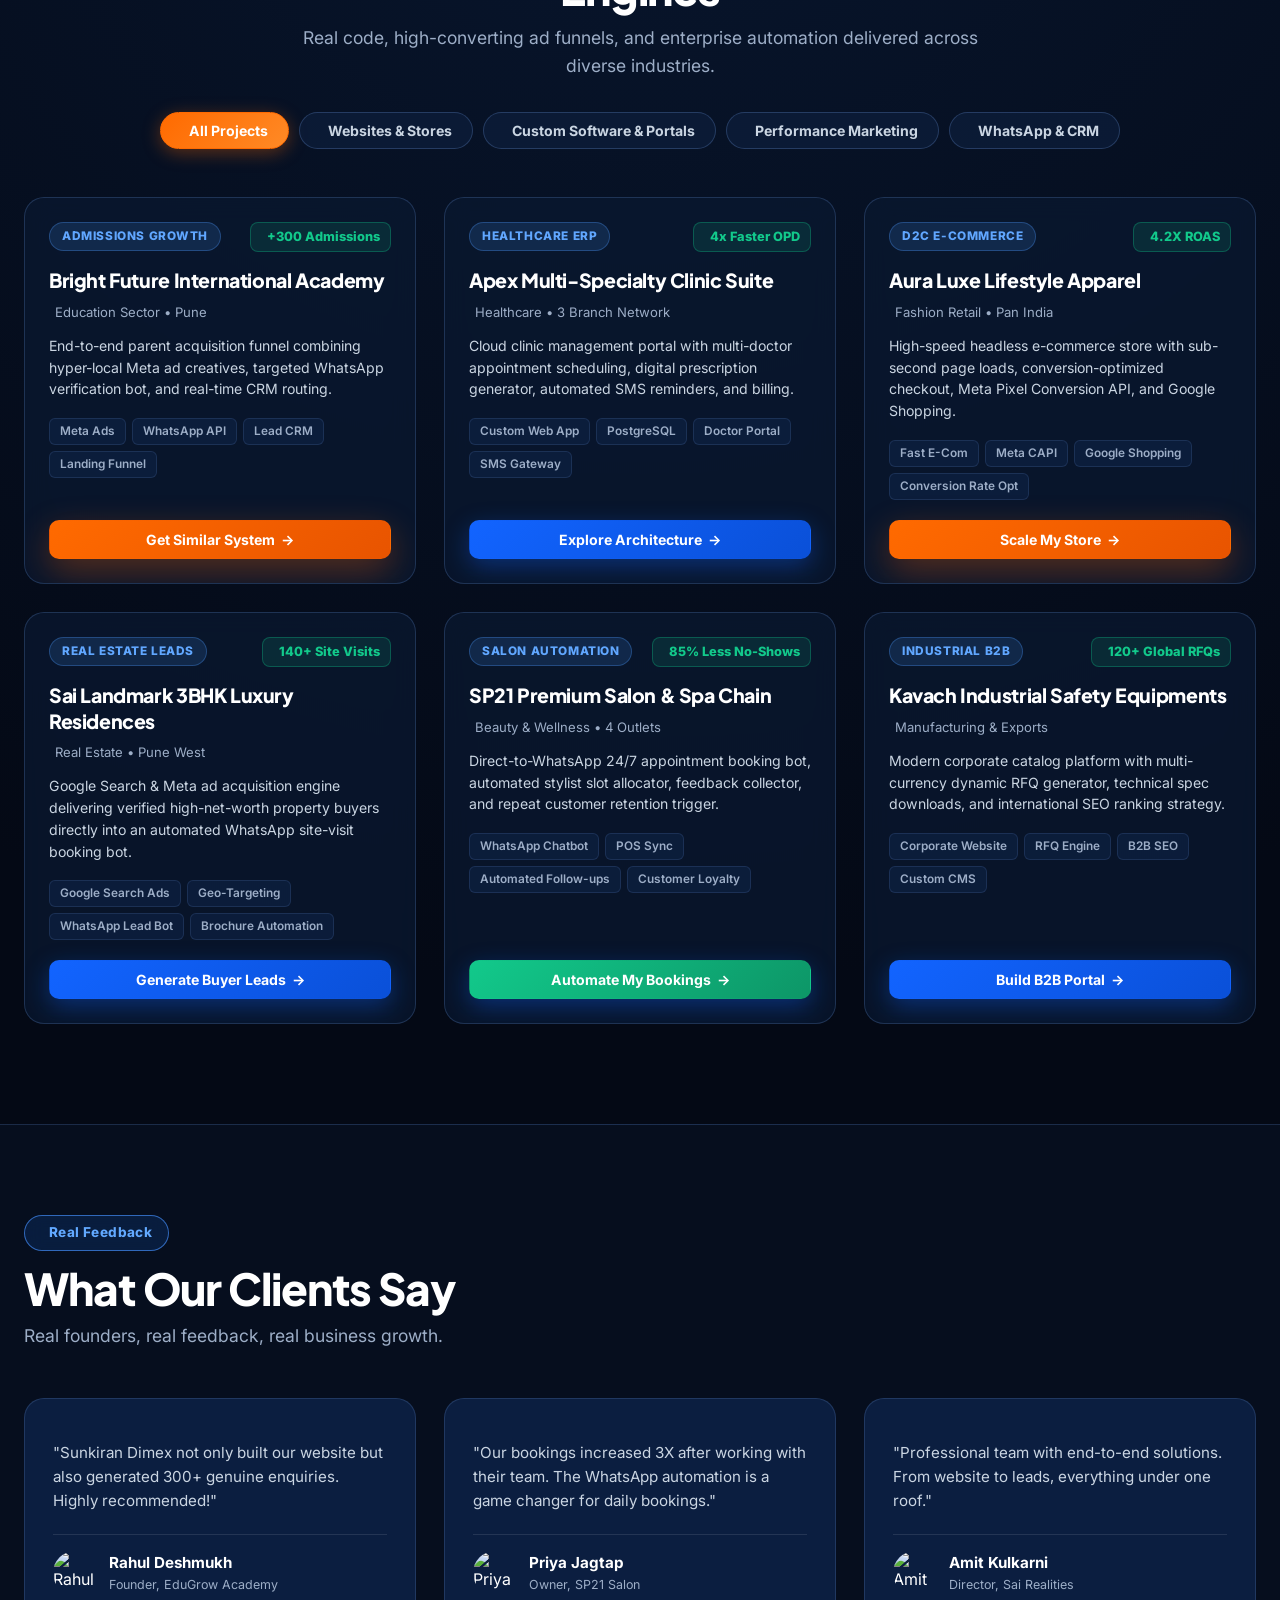
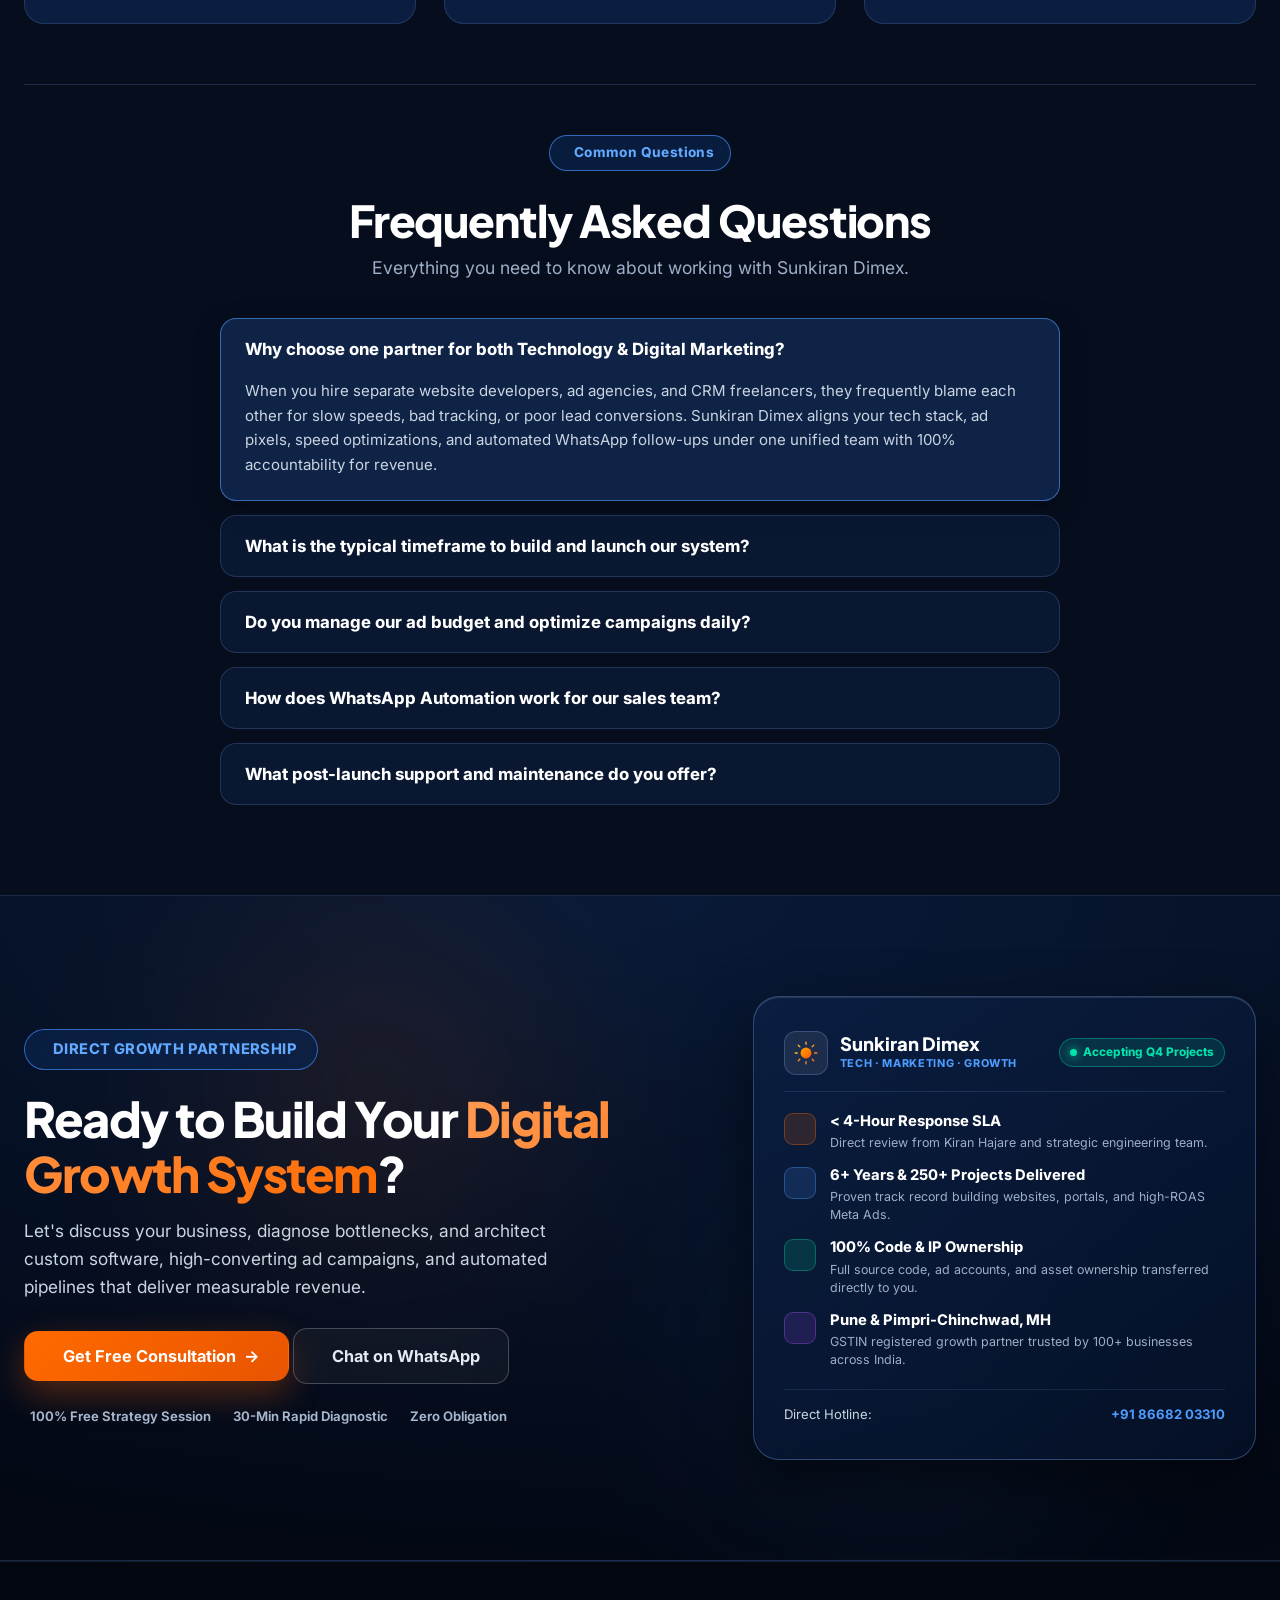
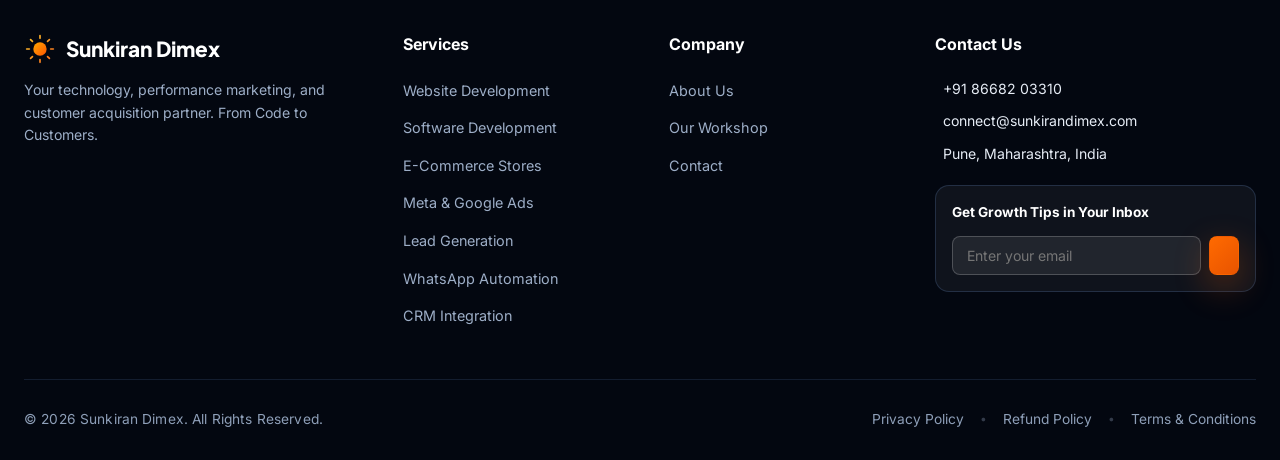
==== commit 7c2674a4: "feat: add new CSS stylesheets and update HTML pages across the application" ====
--- a/index.html
+++ b/index.html
@@ -372,7 +372,6 @@
 
   </section>
 
-
   <!-- ========================================================
        4. SERVICES SECTION (3-Pillar Architecture)
        ======================================================== -->
@@ -387,7 +386,7 @@
           <h2 class="section-title" style="margin: 0;">Our Services</h2>
           <p class="section-subtitle" style="margin-top: 8px;">Everything you need to build, market and grow — under one roof.</p>
         </div>
-        <a href="#services" class="btn btn-outline-dark" style="border-radius: 12px;">
+        <a href="#services" class="btn btn-outline-dark services-header-btn" style="border-radius: 12px;">
           View All Services &nbsp;→
         </a>
       </div>
@@ -1857,24 +1856,32 @@
   </section>
 
   <!-- ========================================================
-       9. FINAL CTA SECTION
+       9. FINAL CTA SECTION (Partner Direct Line & Growth Engine)
        ======================================================== -->
   <section class="final-cta-section">
+    <div class="final-cta-ambient-glow final-cta-glow-orange" aria-hidden="true"></div>
+    <div class="final-cta-ambient-glow final-cta-glow-blue" aria-hidden="true"></div>
+
     <div class="container final-cta-content">
       
-      <div>
-        <div class="handwritten blue" style="font-size: 1.4rem; margin-bottom: 8px;">
-          Bigger Businesses, Brighter Tomorrows.
-        </div>
-        <h2 style="font-size: clamp(2.2rem, 4vw, 3rem); font-weight: 800; line-height: 1.15; color: #FFFFFF; margin-bottom: 16px;">
-          Ready to Build Your Digital Growth System?
+      <!-- Left Column: Conversion Story -->
+      <div class="final-cta-left">
+        <div class="eyebrow-pill" style="margin-bottom: 8px;">
+          <i class="ph-bold ph-sparkle" style="color: #FF6A00;"></i>
+          <span>DIRECT GROWTH PARTNERSHIP</span>
+        </div>
+        
+        <h2 class="final-cta-title">
+          Ready to Build Your <span class="highlight-orange">Digital Growth System</span>?
         </h2>
-        <p style="font-size: 1.1rem; color: #9DAEC7; margin-bottom: 32px; max-width: 540px;">
-          Let's discuss your business and create a custom technology and customer acquisition strategy that delivers measurable growth.
+        
+        <p class="final-cta-desc">
+          Let's discuss your business, diagnose bottlenecks, and architect custom software, high-converting ad campaigns, and automated pipelines that deliver measurable revenue.
         </p>
         
         <div class="final-cta-btn-row">
           <button class="btn btn-orange open-consultation-btn">
+            <i class="ph-fill ph-paper-plane-tilt" style="font-size: 1.15rem; flex-shrink: 0;"></i>
             <span class="btn-text-desktop">Get Free Consultation &nbsp;→</span>
             <span class="btn-text-mobile">Get Consult &nbsp;→</span>
           </button>
@@ -1884,16 +1891,86 @@
             <span class="btn-text-mobile">WhatsApp</span>
           </a>
         </div>
-      </div>
-
-      <!-- Right Logo Box -->
-      <div style="display: flex; flex-direction: column; align-items: center; justify-content: center; text-align: center; background: rgba(13, 37, 80, 0.6); border: 1px solid rgba(112, 155, 224, 0.3); border-radius: 24px; padding: 40px;">
-        <img src="images/logo.svg" alt="Sunkiran Dimex Logo" style="width: 64px; height: 64px; margin-bottom: 16px;">
-        <div style="font-size: 1.5rem; font-weight: 800; color: #FFFFFF; font-family: var(--font-display);">Sunkiran Dimex</div>
-        <div style="font-size: 0.85rem; color: #9DAEC7; text-transform: uppercase; letter-spacing: 0.05em; margin-bottom: 16px;">Technology | Marketing | Growth</div>
-        <div class="handwritten gold" style="font-size: 1.35rem; display: inline-flex; align-items: center; gap: 8px;">
-          Ideas <i class="ph-bold ph-arrow-right" style="font-size: 1.1rem; color: #FFB300;"></i> Implementation <i class="ph-bold ph-arrow-right" style="font-size: 1.1rem; color: #FFB300;"></i> Impact
-        </div>
+
+        <!-- Micro Trust Guarantees -->
+        <div class="final-cta-micro-trust">
+          <span><i class="ph-bold ph-check-circle"></i> 100% Free Strategy Session</span>
+          <span><i class="ph-bold ph-clock"></i> 30-Min Rapid Diagnostic</span>
+          <span><i class="ph-bold ph-shield-check"></i> Zero Obligation</span>
+        </div>
+      </div>
+
+      <!-- Right Column: Direct Partner Concierge Card -->
+      <div class="final-cta-card-right">
+        
+        <!-- Card Header -->
+        <div class="cta-card-header">
+          <div class="cta-card-brand">
+            <div class="cta-card-logo-box">
+              <img src="images/logo.svg" alt="Sunkiran Dimex Logo">
+            </div>
+            <div>
+              <div class="cta-card-brand-name">Sunkiran Dimex</div>
+              <div class="cta-card-brand-sub">Tech · Marketing · Growth</div>
+            </div>
+          </div>
+          <div class="cta-live-status-pill">
+            <span class="cta-live-pulse-dot"></span>
+            <span>Accepting Q4 Projects</span>
+          </div>
+        </div>
+
+        <!-- Core Value Matrix -->
+        <div class="cta-value-list">
+          <div class="cta-value-item">
+            <div class="cta-value-icon orange">
+              <i class="ph-bold ph-lightning"></i>
+            </div>
+            <div class="cta-value-text">
+              <div class="cta-value-title">&lt; 4-Hour Response SLA</div>
+              <div class="cta-value-sub">Direct review from Kiran Hajare and strategic engineering team.</div>
+            </div>
+          </div>
+
+          <div class="cta-value-item">
+            <div class="cta-value-icon blue">
+              <i class="ph-bold ph-rocket-launch"></i>
+            </div>
+            <div class="cta-value-text">
+              <div class="cta-value-title">6+ Years &amp; 250+ Projects Delivered</div>
+              <div class="cta-value-sub">Proven track record building websites, portals, and high-ROAS Meta Ads.</div>
+            </div>
+          </div>
+
+          <div class="cta-value-item">
+            <div class="cta-value-icon green">
+              <i class="ph-bold ph-certificate"></i>
+            </div>
+            <div class="cta-value-text">
+              <div class="cta-value-title">100% Code &amp; IP Ownership</div>
+              <div class="cta-value-sub">Full source code, ad accounts, and asset ownership transferred directly to you.</div>
+            </div>
+          </div>
+
+          <div class="cta-value-item">
+            <div class="cta-value-icon purple">
+              <i class="ph-bold ph-map-pin"></i>
+            </div>
+            <div class="cta-value-text">
+              <div class="cta-value-title">Pune &amp; Pimpri-Chinchwad, MH</div>
+              <div class="cta-value-sub">GSTIN registered growth partner trusted by 100+ businesses across India.</div>
+            </div>
+          </div>
+        </div>
+
+        <!-- Card Direct Actions Footer -->
+        <div class="cta-direct-footer">
+          <div>Direct Hotline:</div>
+          <a href="tel:+918668203310" class="cta-direct-link">
+            <i class="ph-bold ph-phone-call"></i> +91 86682 03310
+          </a>
+        </div>
+
       </div>
 
     </div>
--- a/css/style.css
+++ b/css/style.css
@@ -138,15 +138,6 @@
   white-space: nowrap;
 }
 
-/* Responsive Button Text Toggles */
-.btn-text-mobile {
-  display: none !important;
-}
-
-.btn-text-desktop {
-  display: inline !important;
-}
-
 .btn-orange {
   background: linear-gradient(135deg, #FF6A00 0%, #E85400 100%);
   color: #FFFFFF;
@@ -656,13 +647,54 @@
   color: #5DA6FF;
 }
 
+/* Responsive Button Text Utilities */
+.btn-text-mobile {
+  display: none;
+}
+
+.btn-text-desktop {
+  display: inline;
+}
+
+@media (max-width: 768px) {
+  .btn-text-desktop {
+    display: none !important;
+  }
+
+  .btn-text-mobile {
+    display: inline !important;
+  }
+}
+
 .mobile-drawer-footer {
-  padding-top: 18px;
+  padding-top: 14px;
   border-top: 1px solid rgba(115, 160, 230, 0.18);
-  display: flex;
-  flex-direction: column;
-  gap: 10px;
-  margin-top: 16px;
+  display: grid;
+  grid-template-columns: 1fr 1fr;
+  gap: 8px;
+  margin-top: 14px;
+  width: 100%;
+  box-sizing: border-box;
+}
+
+.mobile-drawer-footer .btn {
+  width: 100%;
+  height: 46px;
+  font-size: 0.82rem;
+  font-weight: 700;
+  border-radius: 12px;
+  justify-content: center;
+  gap: 6px;
+  white-space: nowrap;
+  padding: 0 8px;
+  box-sizing: border-box;
+}
+
+@media (max-width: 339px) {
+  .mobile-drawer-footer {
+    grid-template-columns: 1fr;
+    gap: 8px;
+  }
 }
 
 /* ========================================================
@@ -1808,6 +1840,8 @@
 }
 
 .ua-vs-badge {
+  position: relative;
+  z-index: 5;
   width: 58px;
   height: 58px;
   background: #07172F;
@@ -1844,6 +1878,7 @@
   height: 2px;
   background: linear-gradient(90deg, transparent, #FF4B4B);
   pointer-events: none;
+  z-index: 1;
 }
 
 .ua-vs-line-right {
@@ -1853,6 +1888,7 @@
   height: 2px;
   background: linear-gradient(90deg, #368FFF, transparent);
   pointer-events: none;
+  z-index: 1;
 }
 
 /* RIGHT PANEL: SUNKIRAN DIMEX */
@@ -4068,19 +4104,297 @@
   object-fit: cover;
 }
 
-/* Final CTA */
+/* ========================================================
+   FINAL CTA SECTION (Elite Agency Partnership Blueprint)
+   ======================================================== */
 .final-cta-section {
-  background: linear-gradient(135deg, #050B18 0%, #08152D 100%);
+  position: relative;
+  background: radial-gradient(120% 100% at 50% 0%, #091A38 0%, #030814 100%);
   color: #FFFFFF;
   padding: 100px 0;
-  border-top: 1px solid rgba(115, 160, 230, 0.2);
+  border-top: 1px solid rgba(115, 160, 230, 0.22);
+  border-bottom: 1px solid rgba(115, 160, 230, 0.15);
+  overflow: hidden;
+}
+
+.final-cta-ambient-glow {
+  position: absolute;
+  width: 500px;
+  height: 500px;
+  border-radius: 50%;
+  pointer-events: none;
+  filter: blur(100px);
+  opacity: 0.35;
+  z-index: 1;
+}
+
+.final-cta-glow-orange {
+  top: -10%;
+  left: 10%;
+  background: radial-gradient(circle, rgba(255, 106, 0, 0.4) 0%, transparent 70%);
+}
+
+.final-cta-glow-blue {
+  bottom: -10%;
+  right: 10%;
+  background: radial-gradient(circle, rgba(77, 157, 255, 0.35) 0%, transparent 70%);
 }
 
 .final-cta-content {
+  position: relative;
+  z-index: 2;
   display: grid;
-  grid-template-columns: 1.2fr 0.8fr;
-  gap: 40px;
-  align-items: center;
+  grid-template-columns: 1.15fr 0.85fr;
+  gap: 48px;
+  align-items: center;
+}
+
+/* Left Content */
+.final-cta-left {
+  display: flex;
+  flex-direction: column;
+}
+
+.final-cta-title {
+  font-family: var(--font-display);
+  font-size: clamp(2.2rem, 3.8vw, 3.2rem);
+  font-weight: 850;
+  line-height: 1.12;
+  color: #FFFFFF;
+  letter-spacing: -0.03em;
+  margin: 14px 0 16px;
+}
+
+.final-cta-title .highlight-orange {
+  background: linear-gradient(135deg, #FF9A52 0%, #FF6A00 100%);
+  -webkit-background-clip: text;
+  -webkit-text-fill-color: transparent;
+}
+
+.final-cta-desc {
+  font-size: 1.08rem;
+  color: #CAD5E2;
+  line-height: 1.6;
+  margin-bottom: 28px;
+  max-width: 560px;
+}
+
+.final-cta-micro-trust {
+  display: flex;
+  flex-wrap: wrap;
+  align-items: center;
+  gap: 16px;
+  margin-top: 22px;
+  font-size: 0.82rem;
+  font-weight: 650;
+  color: #A6B7CE;
+}
+
+.final-cta-micro-trust span {
+  display: inline-flex;
+  align-items: center;
+  gap: 6px;
+}
+
+.final-cta-micro-trust i {
+  color: #00D894;
+  font-size: 0.95rem;
+}
+
+/* Right Partner Concierge Card */
+.final-cta-card-right {
+  position: relative;
+  background: linear-gradient(145deg, rgba(12, 33, 70, 0.75) 0%, rgba(5, 17, 40, 0.9) 100%);
+  border: 1px solid rgba(115, 160, 230, 0.35);
+  border-radius: 26px;
+  padding: 34px 30px;
+  box-shadow: 0 24px 60px rgba(0, 0, 0, 0.5), inset 0 1px 0 rgba(255, 255, 255, 0.12);
+  backdrop-filter: blur(20px);
+  -webkit-backdrop-filter: blur(20px);
+  display: flex;
+  flex-direction: column;
+  gap: 20px;
+  text-align: left;
+}
+
+.cta-card-header {
+  display: flex;
+  align-items: center;
+  justify-content: space-between;
+  padding-bottom: 16px;
+  border-bottom: 1px solid rgba(115, 160, 230, 0.18);
+  gap: 12px;
+  flex-wrap: wrap;
+  text-align: left;
+}
+
+.cta-card-brand {
+  display: flex;
+  align-items: center;
+  gap: 12px;
+  text-align: left;
+}
+
+.cta-card-logo-box {
+  width: 44px;
+  height: 44px;
+  border-radius: 12px;
+  background: rgba(255, 255, 255, 0.08);
+  border: 1px solid rgba(115, 160, 230, 0.3);
+  display: flex;
+  align-items: center;
+  justify-content: center;
+  flex-shrink: 0;
+}
+
+.cta-card-logo-box img {
+  width: 26px;
+  height: 26px;
+}
+
+.cta-card-brand-name {
+  font-family: var(--font-display);
+  font-size: 1.15rem;
+  font-weight: 800;
+  color: #FFFFFF;
+  line-height: 1.2;
+  text-align: left;
+}
+
+.cta-card-brand-sub {
+  font-size: 0.68rem;
+  font-weight: 750;
+  color: #4D9DFF;
+  letter-spacing: 0.06em;
+  text-transform: uppercase;
+  text-align: left;
+}
+
+.cta-live-status-pill {
+  display: inline-flex;
+  align-items: center;
+  gap: 6px;
+  font-size: 0.74rem;
+  font-weight: 750;
+  color: #00E5AE;
+  background: rgba(0, 229, 174, 0.12);
+  border: 1px solid rgba(0, 229, 174, 0.35);
+  padding: 4px 10px;
+  border-radius: 999px;
+  white-space: nowrap;
+}
+
+.cta-live-pulse-dot {
+  width: 7px;
+  height: 7px;
+  border-radius: 50%;
+  background: #00E5AE;
+  box-shadow: 0 0 10px #00E5AE;
+  animation: livePulse 2s infinite;
+}
+
+@keyframes livePulse {
+  0%, 100% { transform: scale(1); opacity: 1; }
+  50% { transform: scale(1.3); opacity: 0.7; }
+}
+
+.cta-value-list {
+  display: flex;
+  flex-direction: column;
+  gap: 14px;
+  text-align: left;
+}
+
+.cta-value-item {
+  display: flex;
+  align-items: flex-start;
+  gap: 14px;
+  text-align: left;
+}
+
+.cta-value-icon {
+  width: 32px;
+  height: 32px;
+  border-radius: 9px;
+  display: flex;
+  align-items: center;
+  justify-content: center;
+  font-size: 1rem;
+  flex-shrink: 0;
+  margin-top: 1px;
+}
+
+.cta-value-icon.orange {
+  background: rgba(255, 106, 0, 0.15);
+  color: #FF7B18;
+  border: 1px solid rgba(255, 106, 0, 0.35);
+}
+
+.cta-value-icon.blue {
+  background: rgba(77, 157, 255, 0.15);
+  color: #4D9DFF;
+  border: 1px solid rgba(77, 157, 255, 0.35);
+}
+
+.cta-value-icon.green {
+  background: rgba(0, 216, 148, 0.15);
+  color: #00D894;
+  border: 1px solid rgba(0, 216, 148, 0.35);
+}
+
+.cta-value-icon.purple {
+  background: rgba(168, 85, 247, 0.15);
+  color: #C084FC;
+  border: 1px solid rgba(168, 85, 247, 0.35);
+}
+
+.cta-value-text {
+  display: flex;
+  flex-direction: column;
+  gap: 3px;
+  text-align: left;
+}
+
+.cta-value-title {
+  font-size: 0.92rem;
+  font-weight: 750;
+  color: #FFFFFF;
+  text-align: left;
+  line-height: 1.3;
+}
+
+.cta-value-sub {
+  font-size: 0.78rem;
+  color: #9DAEC7;
+  line-height: 1.45;
+  text-align: left;
+}
+
+.cta-direct-footer {
+  padding-top: 14px;
+  border-top: 1px solid rgba(115, 160, 230, 0.15);
+  display: flex;
+  align-items: center;
+  justify-content: space-between;
+  font-size: 0.82rem;
+  color: #CAD5E2;
+  gap: 10px;
+  flex-wrap: wrap;
+  text-align: left;
+}
+
+.cta-direct-link {
+  display: inline-flex;
+  align-items: center;
+  gap: 6px;
+  color: #4D9DFF;
+  font-weight: 700;
+  text-decoration: none;
+  transition: color 0.2s ease;
+}
+
+.cta-direct-link:hover {
+  color: #85BCFF;
 }
 
 /* Footer */
@@ -4490,6 +4804,35 @@
   .final-cta-content {
     grid-template-columns: 1fr;
     text-align: center;
+    gap: 36px;
+  }
+
+  .final-cta-left {
+    text-align: center;
+    align-items: center;
+  }
+
+  .final-cta-left .eyebrow-pill {
+    margin-left: auto;
+    margin-right: auto;
+  }
+
+  .final-cta-desc {
+    margin-left: auto;
+    margin-right: auto;
+  }
+
+  .final-cta-micro-trust {
+    justify-content: center;
+    text-align: center;
+  }
+
+  .final-cta-card-right {
+    text-align: left;
+    max-width: 540px;
+    width: 100%;
+    margin: 0 auto;
+    box-sizing: border-box;
   }
 
   .footer-grid {
@@ -4512,7 +4855,7 @@
   scroll-margin-top: 110px;
 }
 
-
+@media (max-width: 768px) {
   .header-sticky {
     height: 64px;
   }
@@ -4548,22 +4891,58 @@
     margin-bottom: 24px !important;
   }
 
+  .services-header-btn {
+    display: none !important;
+  }
+
+  /* Mobile Typography Polish (Editorial Balance & Ergonomics) */
+  h1, h2, h3, h4, h5, h6,
+  .hero-headline,
+  .section-title,
+  .ua-section-title,
+  .process-title,
+  .csi-title,
+  .portfolio-card-title,
+  .final-cta-title,
+  .faq-question-btn {
+    text-wrap: balance;
+    letter-spacing: -0.025em;
+  }
+
+  p,
+  .hero-description,
+  .section-subtitle,
+  .ua-section-subtitle,
+  .process-subtitle,
+  .csi-subtitle,
+  .portfolio-card-desc,
+  .faq-answer-text,
+  .final-cta-desc {
+    text-wrap: pretty;
+    line-height: 1.58;
+  }
+
   .section-title,
   .ua-section-title,
   .process-title,
   .csi-title {
-    font-size: clamp(1.6rem, 6.5vw, 2.1rem) !important;
-    line-height: 1.12 !important;
-    margin-bottom: 8px !important;
+    font-size: clamp(1.65rem, 6.2vw, 2.15rem) !important;
+    line-height: 1.18 !important;
+    letter-spacing: -0.025em !important;
+    margin-bottom: 10px !important;
   }
 
   .section-subtitle,
   .ua-section-subtitle,
   .process-subtitle,
   .csi-subtitle {
-    font-size: 0.88rem !important;
-    line-height: 1.45 !important;
-    margin-bottom: 16px !important;
+    font-size: 0.92rem !important;
+    line-height: 1.55 !important;
+    color: #9DAEC7 !important;
+    max-width: 540px !important;
+    margin-left: auto !important;
+    margin-right: auto !important;
+    margin-bottom: 20px !important;
   }
 
   /* Modal responsive refinement */
@@ -4586,23 +4965,29 @@
   }
 
   .eyebrow-pill {
-    font-size: 0.76rem;
+    font-size: 0.74rem;
+    font-weight: 750;
+    letter-spacing: 0.05em;
     padding: 5px 12px;
     gap: 6px;
     margin-bottom: 12px;
+    text-wrap: balance;
   }
 
   .hero-headline {
-    font-size: clamp(2rem, 7.5vw, 2.55rem);
-    letter-spacing: -1.5px;
-    line-height: 1.05;
-    margin-bottom: 12px;
+    font-size: clamp(2rem, 7.5vw, 2.6rem);
+    letter-spacing: -0.035em;
+    line-height: 1.12;
+    margin-bottom: 14px;
+    text-wrap: balance;
   }
 
   .hero-description {
-    font-size: 0.94rem;
-    line-height: 1.45;
-    margin-bottom: 16px;
+    font-size: 0.96rem;
+    line-height: 1.55;
+    color: #CAD5E2;
+    margin-bottom: 18px;
+    text-wrap: pretty;
   }
 
   .service-pills-row {
@@ -4624,54 +5009,124 @@
     display: none;
   }
 
-  /* Responsive 2-Column Side-by-Side CTA Buttons */
-  .btn-text-mobile {
-    display: inline !important;
-  }
-
-  .btn-text-desktop {
-    display: none !important;
-  }
-
-  .hero-cta-row,
-  .mobile-drawer-footer,
+  .hero-cta-row {
+    display: grid;
+    grid-template-columns: 1fr 1fr;
+    width: 100%;
+    gap: 10px;
+    margin-bottom: 18px;
+    box-sizing: border-box;
+  }
+
+  .hero-cta-primary,
+  .hero-cta-secondary {
+    width: 100%;
+    min-width: 0;
+    height: 48px;
+    font-size: 0.86rem;
+    padding: 0 8px;
+    border-radius: 12px;
+    display: inline-flex;
+    align-items: center;
+    justify-content: center;
+    gap: 6px;
+    white-space: nowrap;
+    box-sizing: border-box;
+  }
+
+  .hero-cta-primary {
+    font-weight: 750;
+  }
+
+  .hero-cta-secondary {
+    font-weight: 650;
+  }
+
   .final-cta-btn-row {
-    display: grid !important;
-    grid-template-columns: 1fr 1fr !important;
-    width: 100% !important;
-    gap: 8px !important;
-    margin-bottom: 18px !important;
-    box-sizing: border-box !important;
-  }
-
-  .hero-cta-primary,
-  .hero-cta-secondary,
-  .hero-cta-row > .btn,
-  .mobile-drawer-footer > .btn,
-  .final-cta-btn-row > .btn {
-    width: 100% !important;
-    min-width: 0 !important;
-    height: 48px !important;
-    font-size: clamp(0.74rem, 2.7vw, 0.86rem) !important;
-    font-weight: 750 !important;
-    padding: 0 8px !important;
-    border-radius: 12px !important;
-    display: inline-flex !important;
-    align-items: center !important;
-    justify-content: center !important;
-    gap: 6px !important;
-    white-space: nowrap !important;
-    box-sizing: border-box !important;
-    text-overflow: ellipsis !important;
-  }
-
-  .hero-cta-primary i,
-  .hero-cta-secondary i,
-  .hero-cta-row > .btn i,
-  .mobile-drawer-footer > .btn i,
-  .final-cta-btn-row > .btn i {
-    font-size: 1.1rem !important;
-    flex-shrink: 0 !important;
+    display: grid;
+    grid-template-columns: 1fr 1fr;
+    gap: 10px;
+    width: 100%;
+    max-width: 480px;
+    margin: 0 auto;
+    box-sizing: border-box;
+  }
+
+  .final-cta-btn-row .btn {
+    width: 100%;
+    height: 48px;
+    padding: 0 10px;
+    font-size: 0.85rem;
+    font-weight: 700;
+    border-radius: 12px;
+    justify-content: center;
+    gap: 6px;
+    white-space: nowrap;
+    box-sizing: border-box;
+  }
+
+  .final-cta-card-right {
+    text-align: left;
+    padding: 22px 18px;
+    border-radius: 20px;
+    gap: 16px;
+    max-width: 100%;
+    width: 100%;
+    margin-top: 10px;
+    box-sizing: border-box;
+  }
+
+  .cta-card-header {
+    text-align: left;
+    gap: 10px;
+  }
+
+  .cta-card-brand {
+    text-align: left;
+  }
+
+  .cta-card-brand-name {
+    font-size: 1.05rem;
+    text-align: left;
+  }
+
+  .cta-card-brand-sub {
+    font-size: 0.64rem;
+    text-align: left;
+  }
+
+  .cta-value-list {
+    text-align: left;
+    gap: 14px;
+  }
+
+  .cta-value-item {
+    text-align: left;
+    align-items: flex-start;
+    gap: 12px;
+  }
+
+  .cta-value-text {
+    text-align: left;
+    gap: 2px;
+  }
+
+  .cta-value-title {
+    text-align: left;
+    font-size: 0.88rem;
+    line-height: 1.3;
+  }
+
+  .cta-value-sub {
+    text-align: left;
+    font-size: 0.76rem;
+    line-height: 1.4;
+  }
+
+  .cta-direct-footer {
+    text-align: left;
+    font-size: 0.8rem;
+    padding-top: 12px;
   }
 
   .hero-trust-box {
@@ -5334,32 +5789,22 @@
     gap: 5px !important;
   }
 
-  /* Hero CTAs & Drawer Buttons on <= 360px */
-  .hero-cta-row,
-  .mobile-drawer-footer,
+  /* Hero CTAs on ultra-narrow screens */
+  .hero-cta-row {
+    grid-template-columns: 1fr !important;
+    gap: 8px !important;
+  }
+
+  .hero-cta-primary,
+  .hero-cta-secondary {
+    height: 46px !important;
+    font-size: 0.84rem !important;
+    padding: 0 10px !important;
+  }
+
   .final-cta-btn-row {
-    grid-template-columns: 1fr 1fr !important;
-    gap: 6px !important;
-  }
-
-  .hero-cta-primary,
-  .hero-cta-secondary,
-  .hero-cta-row > .btn,
-  .mobile-drawer-footer > .btn,
-  .final-cta-btn-row > .btn {
-    height: 44px !important;
-    font-size: 0.72rem !important;
-    padding: 0 4px !important;
-    gap: 4px !important;
-    border-radius: 10px !important;
-  }
-
-  .hero-cta-primary i,
-  .hero-cta-secondary i,
-  .hero-cta-row > .btn i,
-  .mobile-drawer-footer > .btn i,
-  .final-cta-btn-row > .btn i {
-    font-size: 0.95rem !important;
+    grid-template-columns: 1fr !important;
+    gap: 8px !important;
   }
 
   /* Trust Indicators */
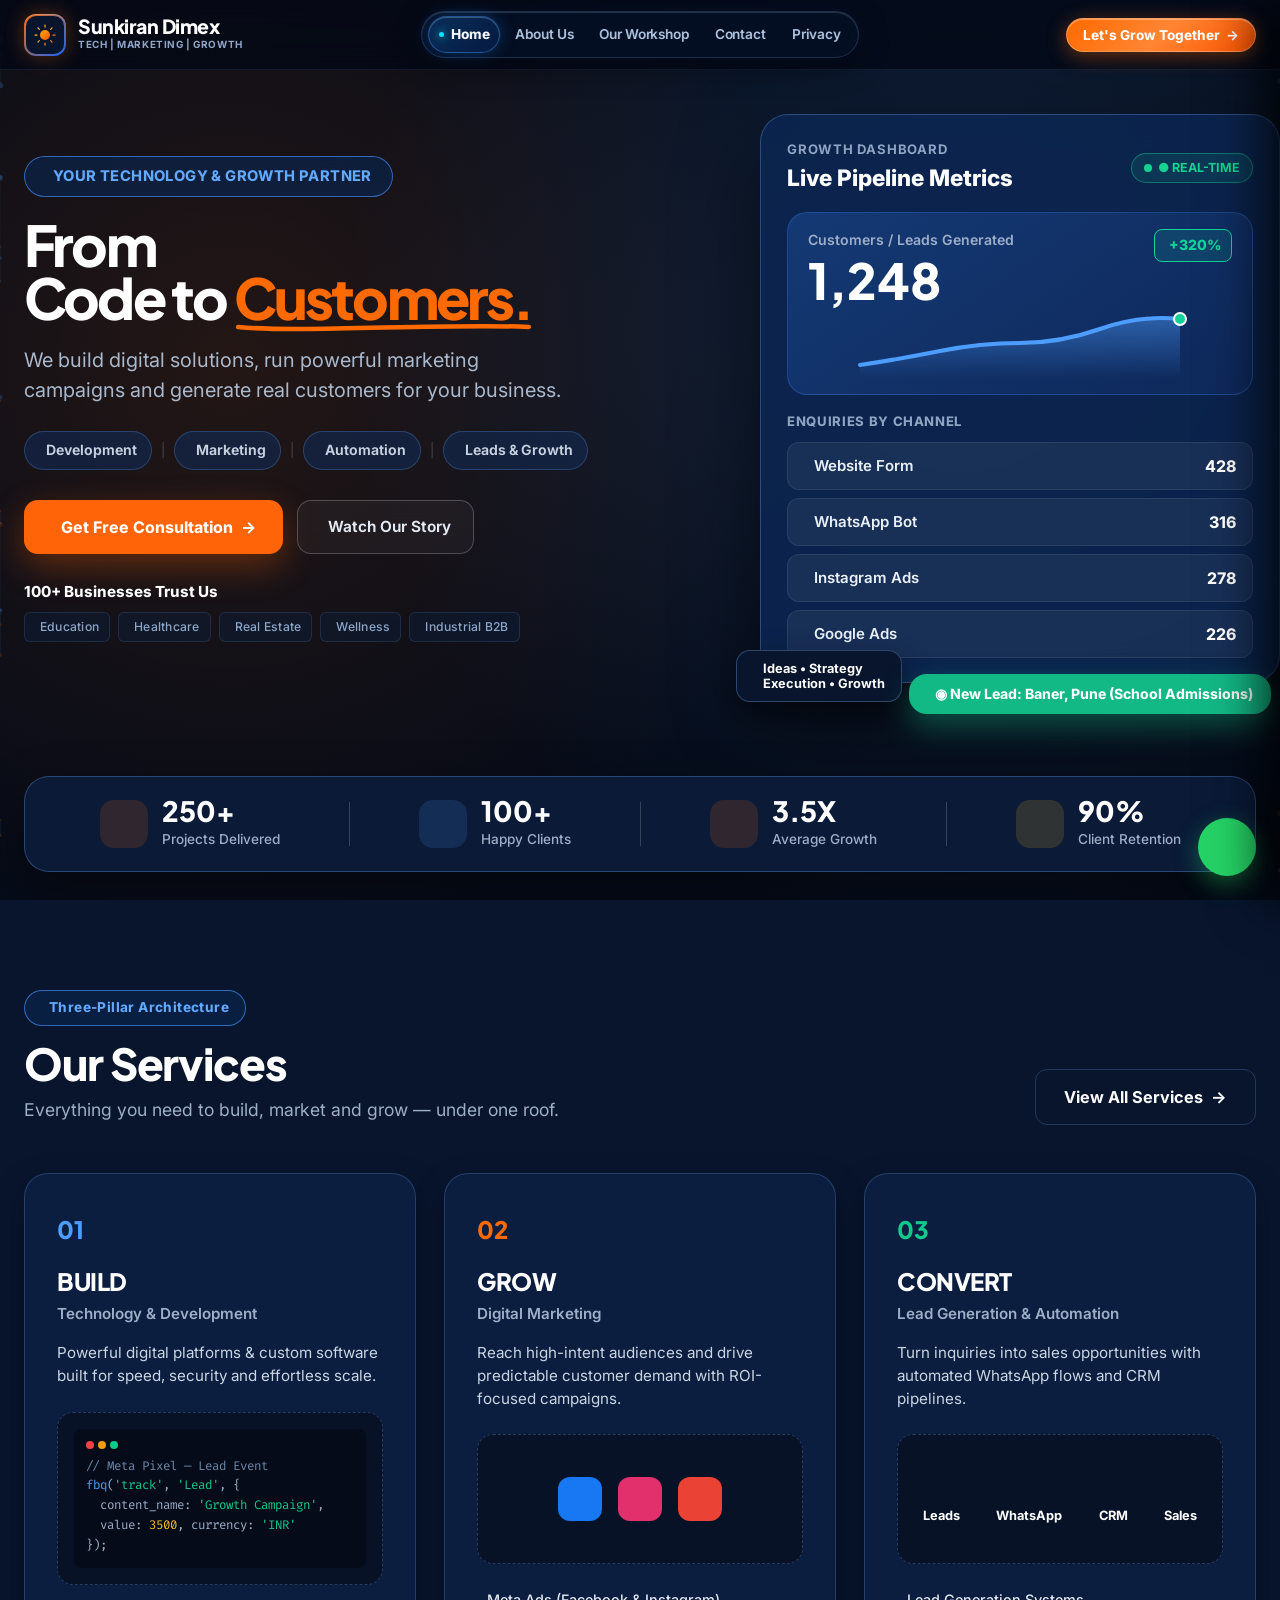
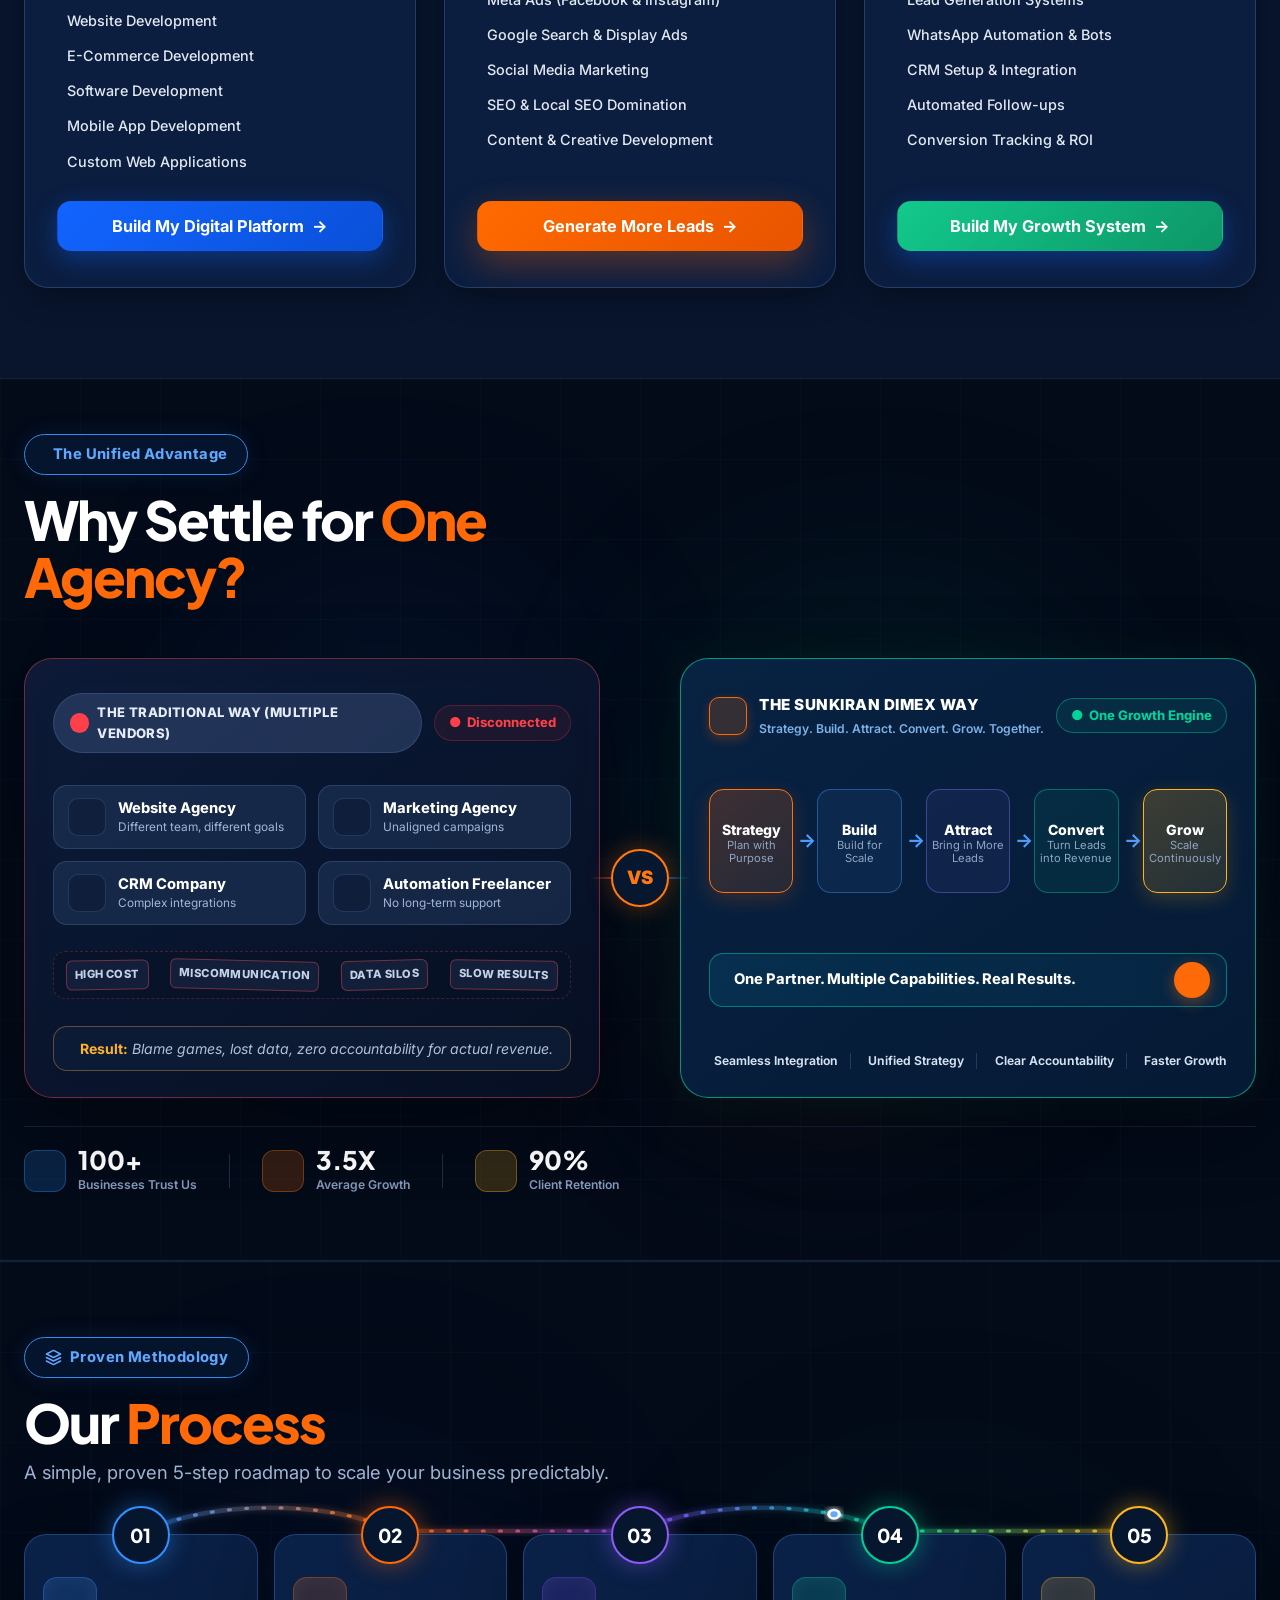
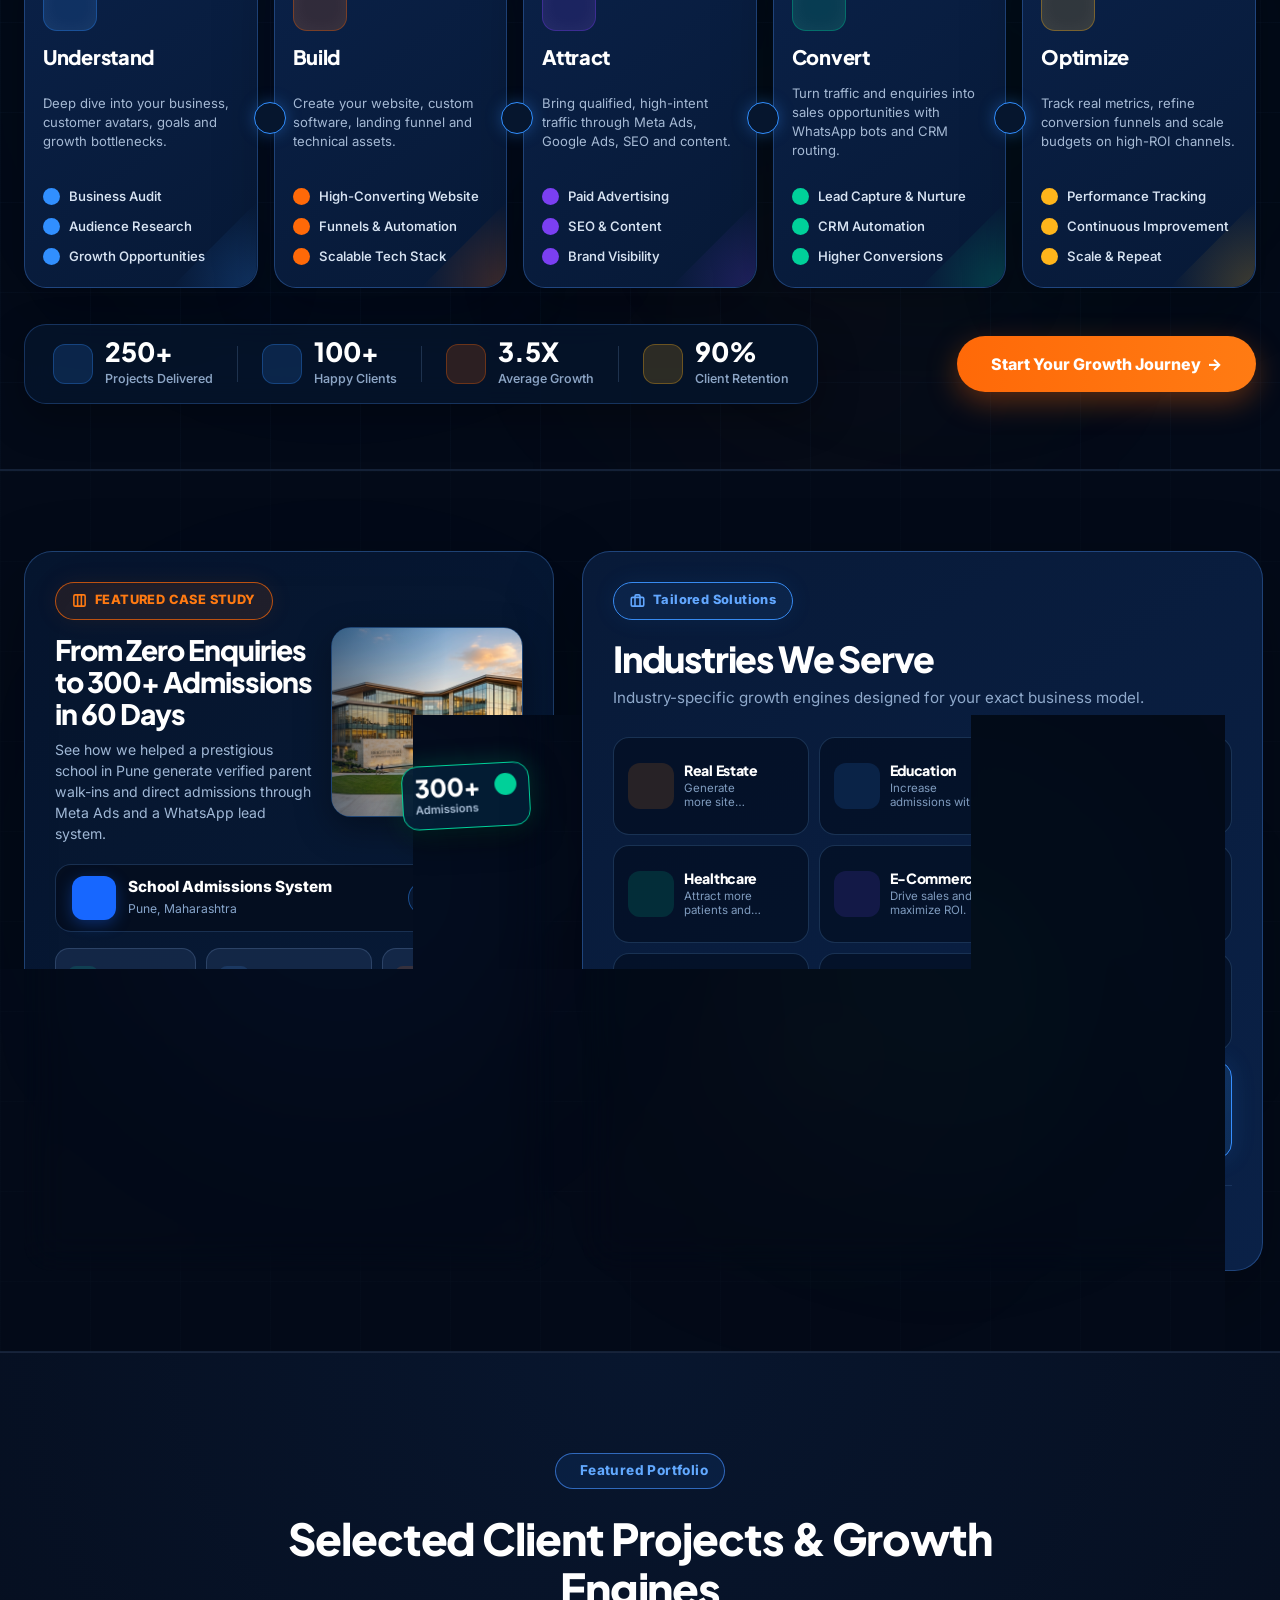
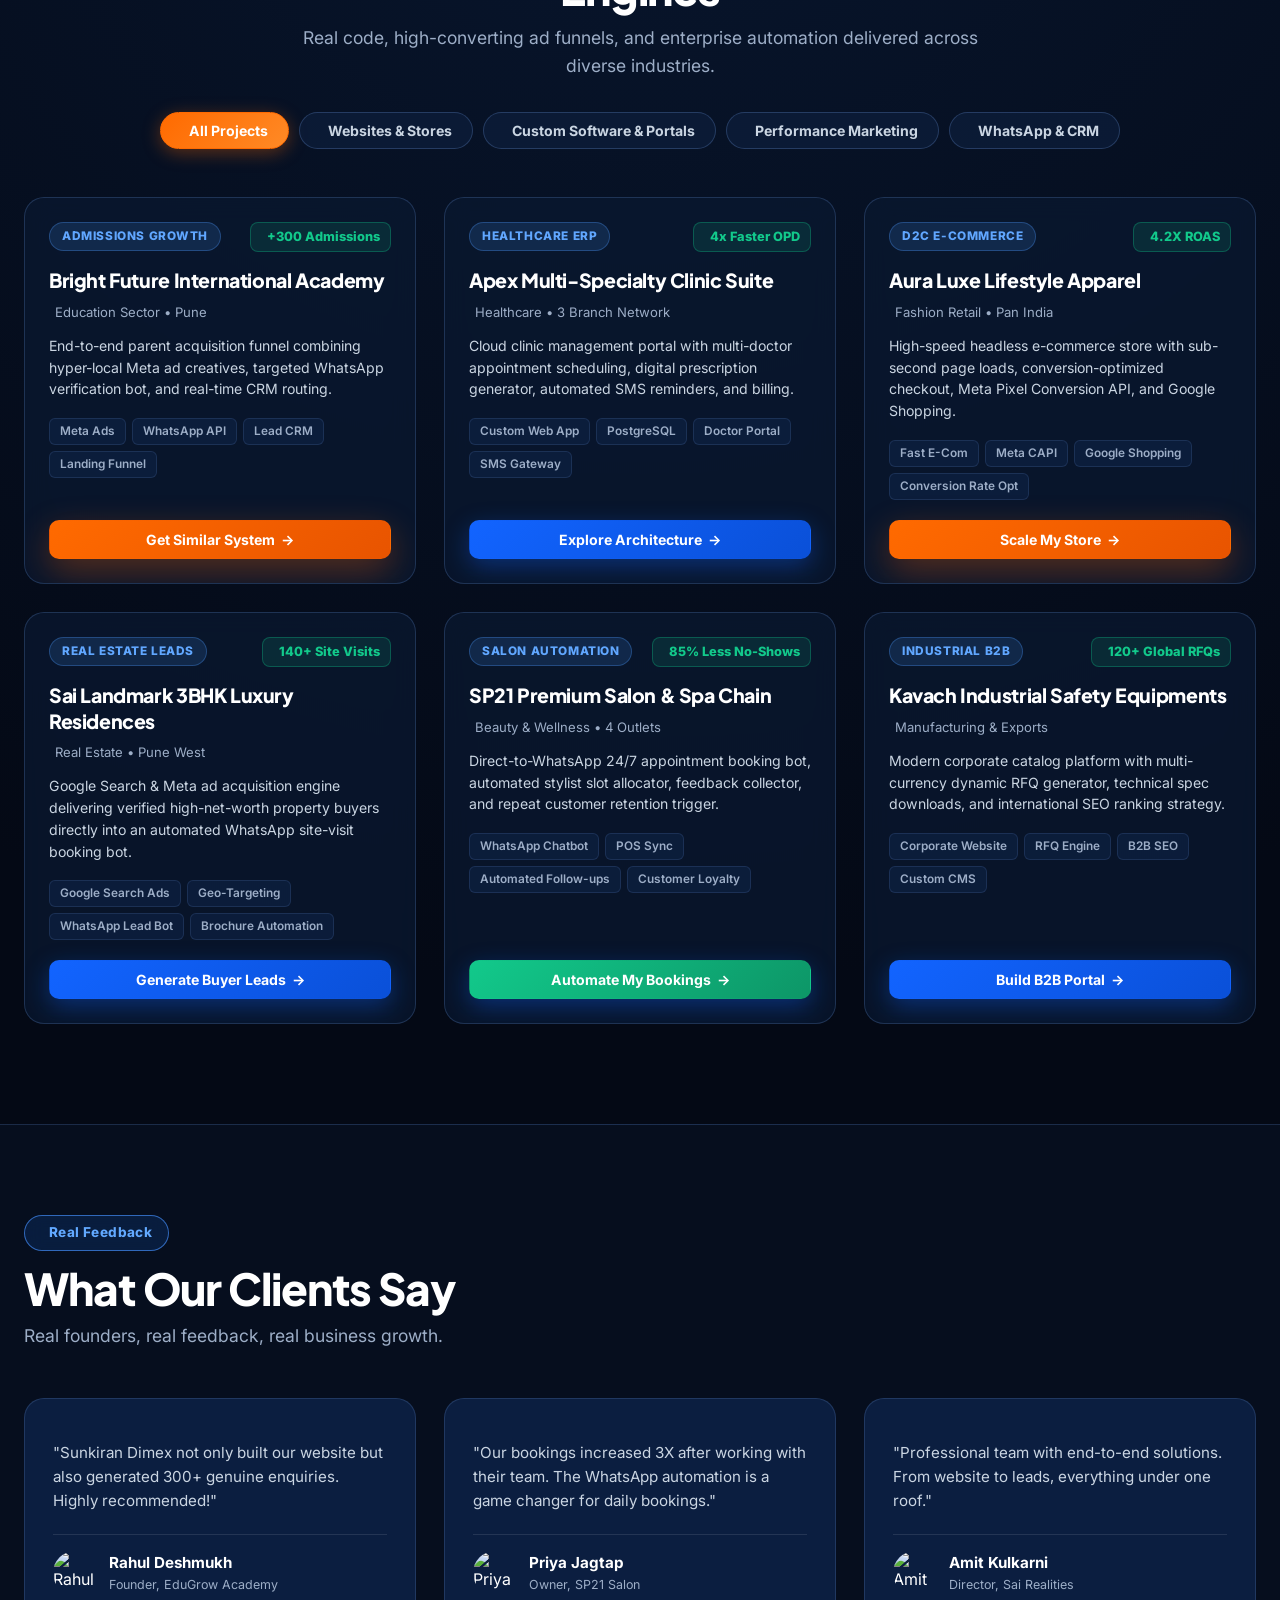
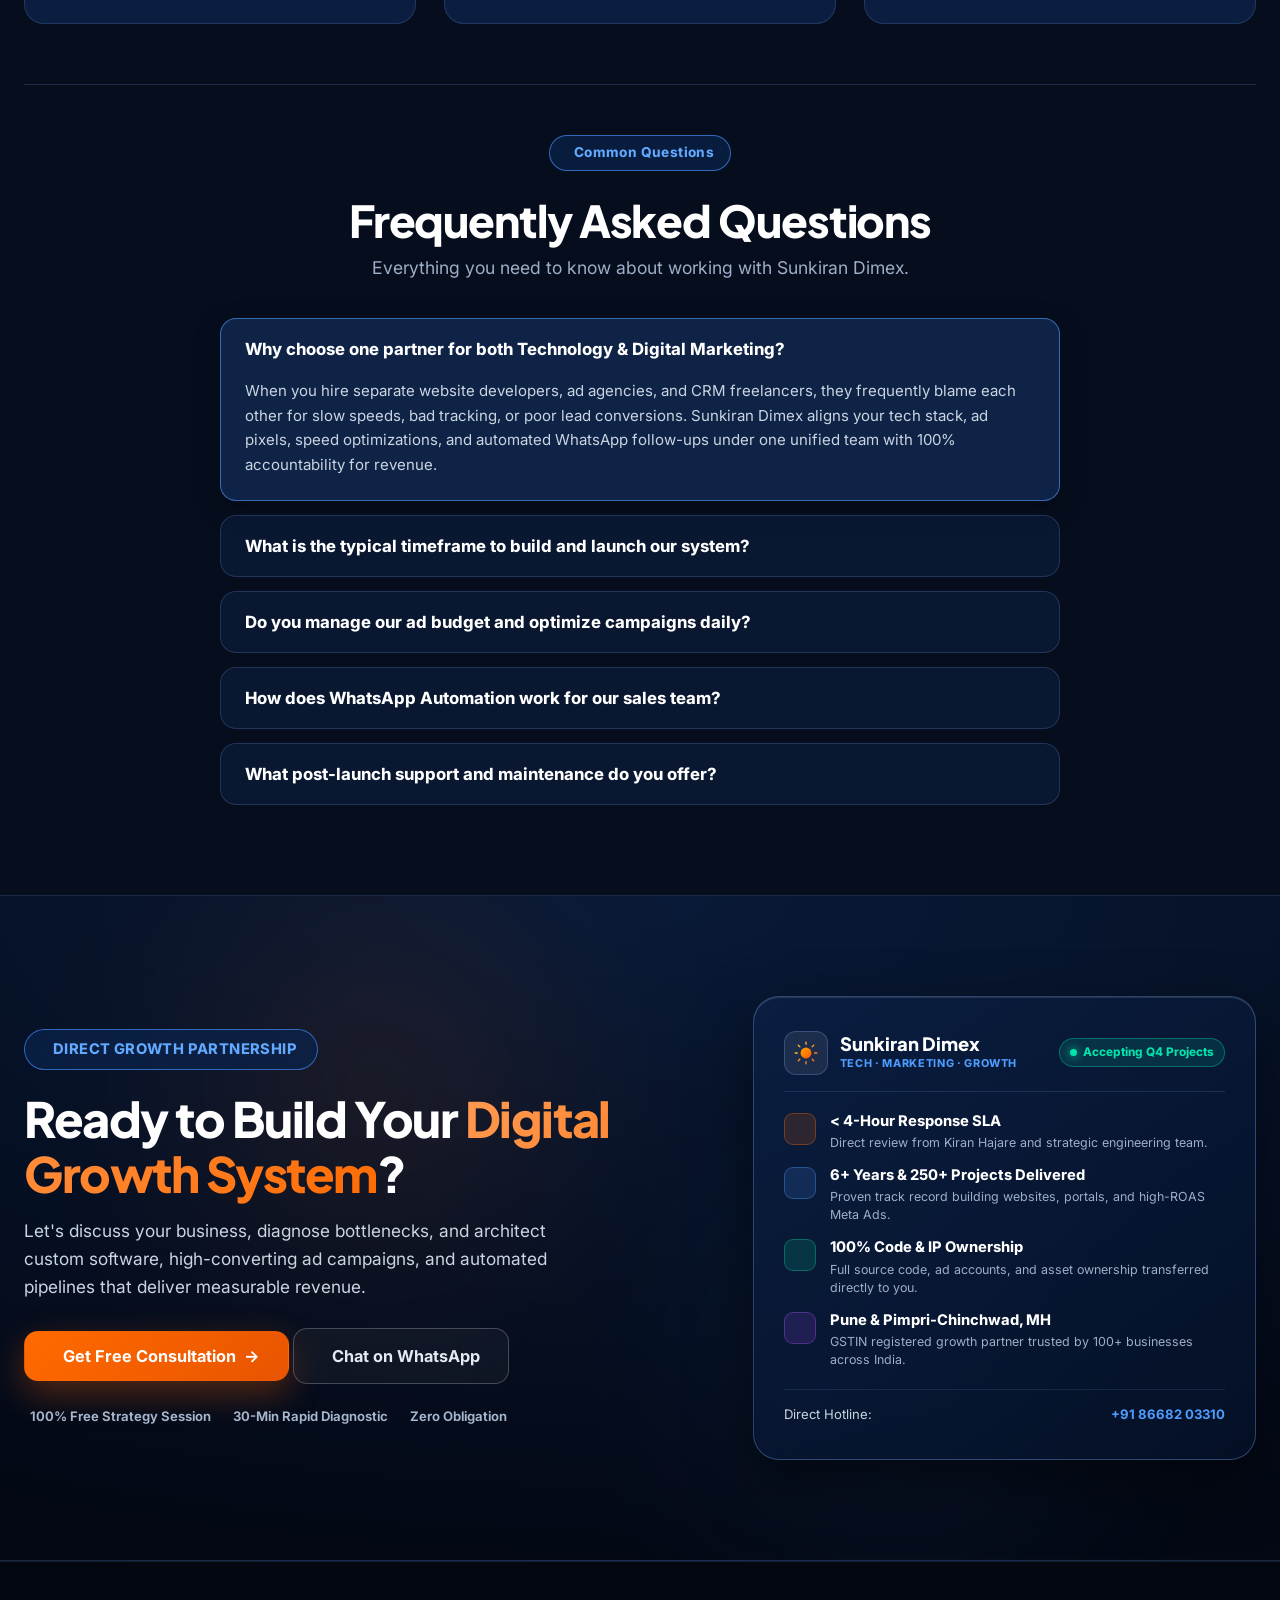
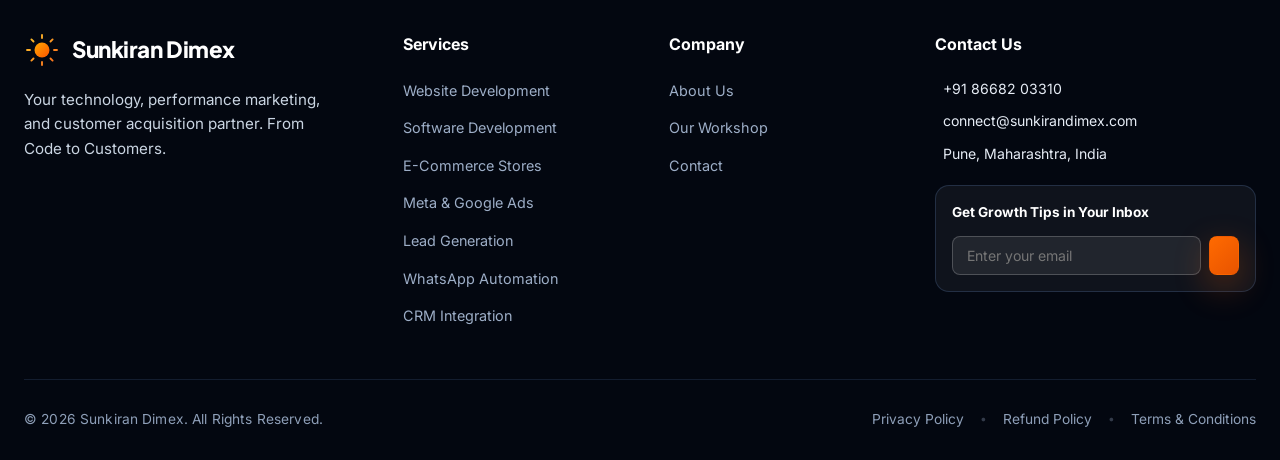
==== commit 6ebac966: "style: update footer brand section styling, typography, and social icons" ====
--- a/index.html
+++ b/index.html
@@ -1985,18 +1985,18 @@
       <div class="footer-grid">
         
         <div class="footer-brand-col">
-          <div style="display: flex; align-items: center; gap: 10px; margin-bottom: 14px;">
-            <img src="images/logo.svg" alt="Sunkiran Dimex" style="width: 32px; height: 32px;">
-            <span style="font-size: 1.3rem; font-weight: 800; color: #FFFFFF; font-family: var(--font-display);">Sunkiran Dimex</span>
-          </div>
-          <p style="font-size: 0.88rem; color: #9DAEC7; margin-bottom: 20px; line-height: 1.6;">
-            Your technology, performance marketing, and customer acquisition partner. From Code to Customers.
+          <div style="display: flex; align-items: center; gap: 12px; margin-bottom: 20px;">
+            <img src="images/logo.svg" alt="Sunkiran Dimex" style="width: 36px; height: 36px;">
+            <span style="font-size: 1.4rem; font-weight: 800; color: #FFFFFF; font-family: var(--font-display); letter-spacing: -0.02em;">Sunkiran Dimex</span>
+          </div>
+          <p style="font-size: 0.95rem; color: #CAD5E2; margin-bottom: 24px; line-height: 1.6; max-width: 320px;">
+            Your technology, performance marketing, and customer acquisition partner. <span class="highlight-orange">From Code to Customers.</span>
           </p>
-          <div style="display: flex; gap: 14px; font-size: 1.3rem;">
-            <a href="https://facebook.com" style="color: #4D9DFF;"><i class="ph-bold ph-facebook-logo"></i></a>
-            <a href="https://instagram.com" style="color: #E1306C;"><i class="ph-bold ph-instagram-logo"></i></a>
-            <a href="https://linkedin.com" style="color: #0A66C2;"><i class="ph-bold ph-linkedin-logo"></i></a>
-            <a href="https://youtube.com" style="color: #FF0000;"><i class="ph-bold ph-youtube-logo"></i></a>
+          <div style="display: flex; gap: 18px; font-size: 1.4rem;">
+            <a href="https://facebook.com" aria-label="Follow us on Facebook" style="color: #4D9DFF; transition: opacity 0.2s;" onmouseover="this.style.opacity='0.7'" onmouseout="this.style.opacity='1'"><i class="ph-bold ph-facebook-logo"></i></a>
+            <a href="https://instagram.com" aria-label="Follow us on Instagram" style="color: #E1306C; transition: opacity 0.2s;" onmouseover="this.style.opacity='0.7'" onmouseout="this.style.opacity='1'"><i class="ph-bold ph-instagram-logo"></i></a>
+            <a href="https://linkedin.com" aria-label="Follow us on LinkedIn" style="color: #0A66C2; transition: opacity 0.2s;" onmouseover="this.style.opacity='0.7'" onmouseout="this.style.opacity='1'"><i class="ph-bold ph-linkedin-logo"></i></a>
+            <a href="https://youtube.com" aria-label="Follow us on YouTube" style="color: #FF0000; transition: opacity 0.2s;" onmouseover="this.style.opacity='0.7'" onmouseout="this.style.opacity='1'"><i class="ph-bold ph-youtube-logo"></i></a>
           </div>
         </div>
 
--- a/css/style.css
+++ b/css/style.css
@@ -122,6 +122,33 @@
   }
 }
 
+/* Responsive Content Visibility Helpers */
+.d-desktop-only,
+.text-desktop-only,
+.btn-text-desktop {
+  display: inline !important;
+}
+
+.d-mobile-only,
+.text-mobile-only,
+.btn-text-mobile {
+  display: none !important;
+}
+
+@media (max-width: 768px) {
+  .d-desktop-only,
+  .text-desktop-only,
+  .btn-text-desktop {
+    display: none !important;
+  }
+
+  .d-mobile-only,
+  .text-mobile-only,
+  .btn-text-mobile {
+    display: inline !important;
+  }
+}
+
 /* Buttons */
 .btn {
   display: inline-flex;
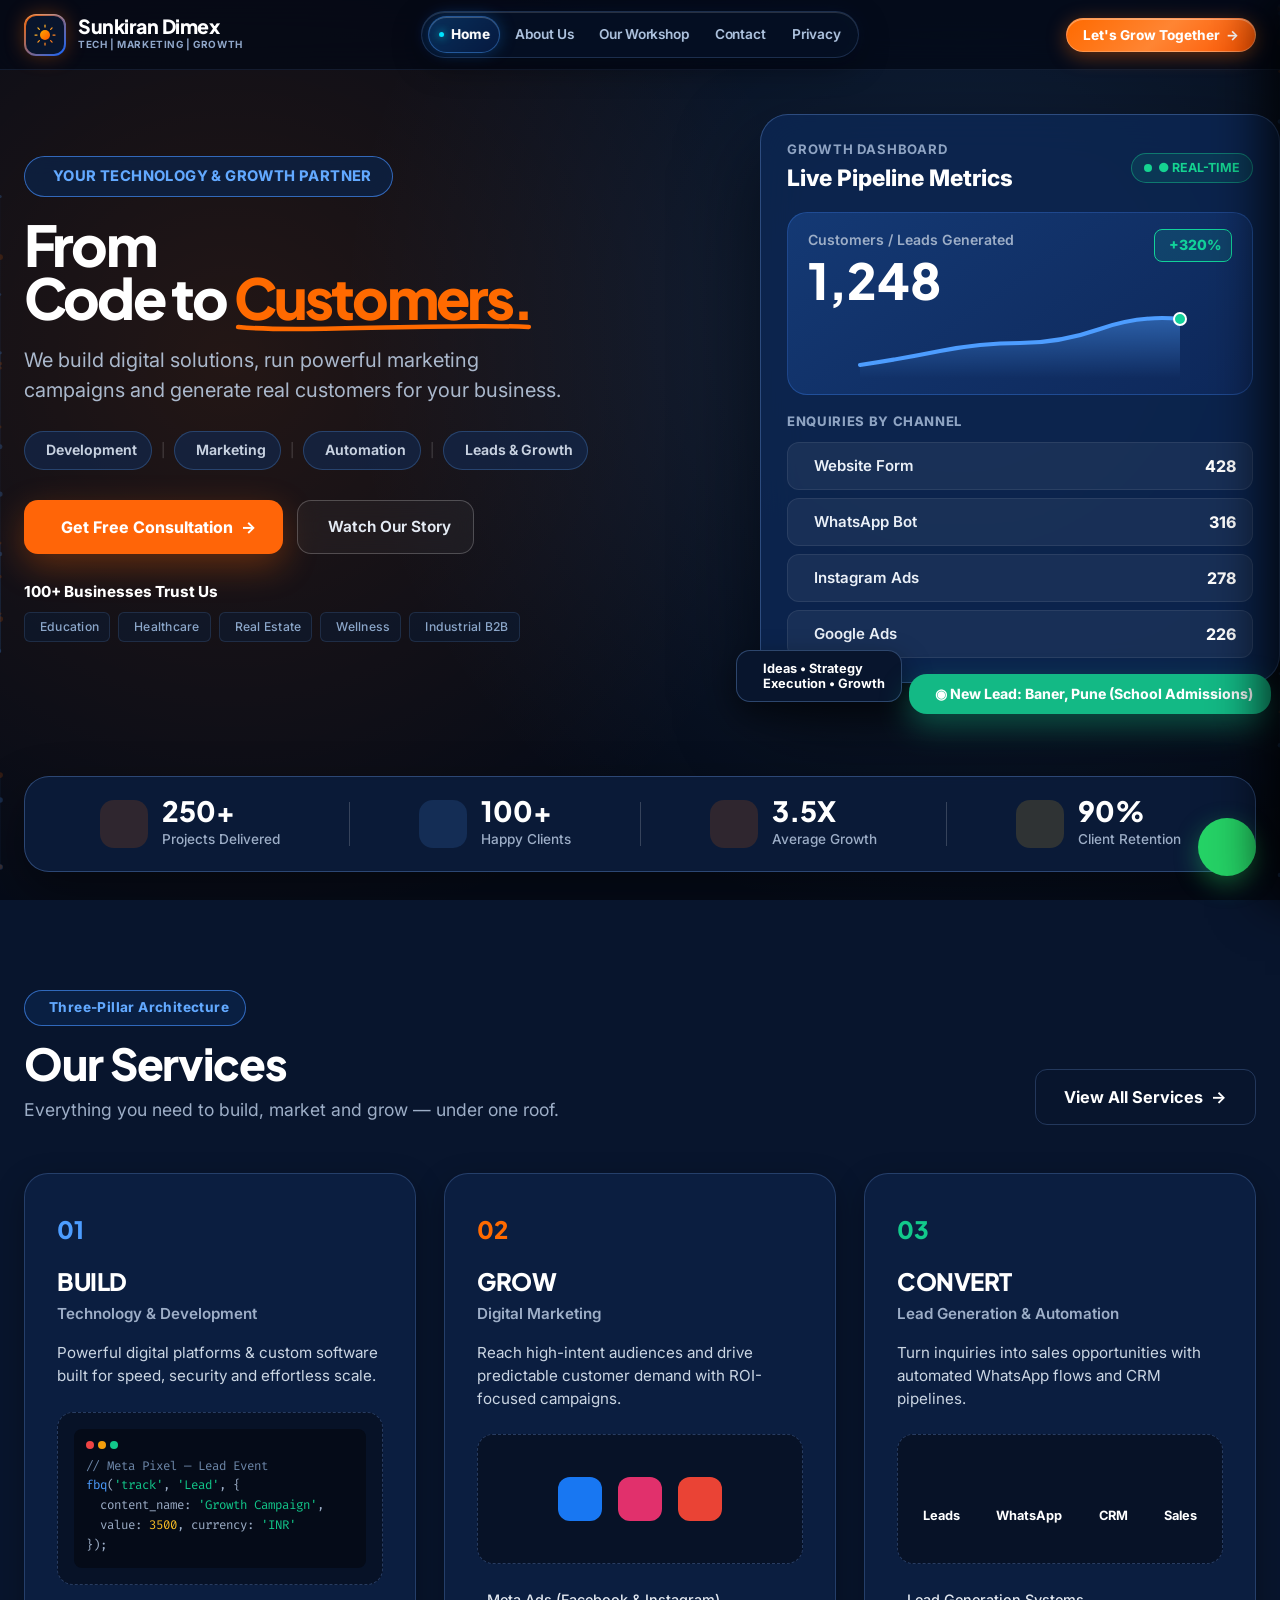
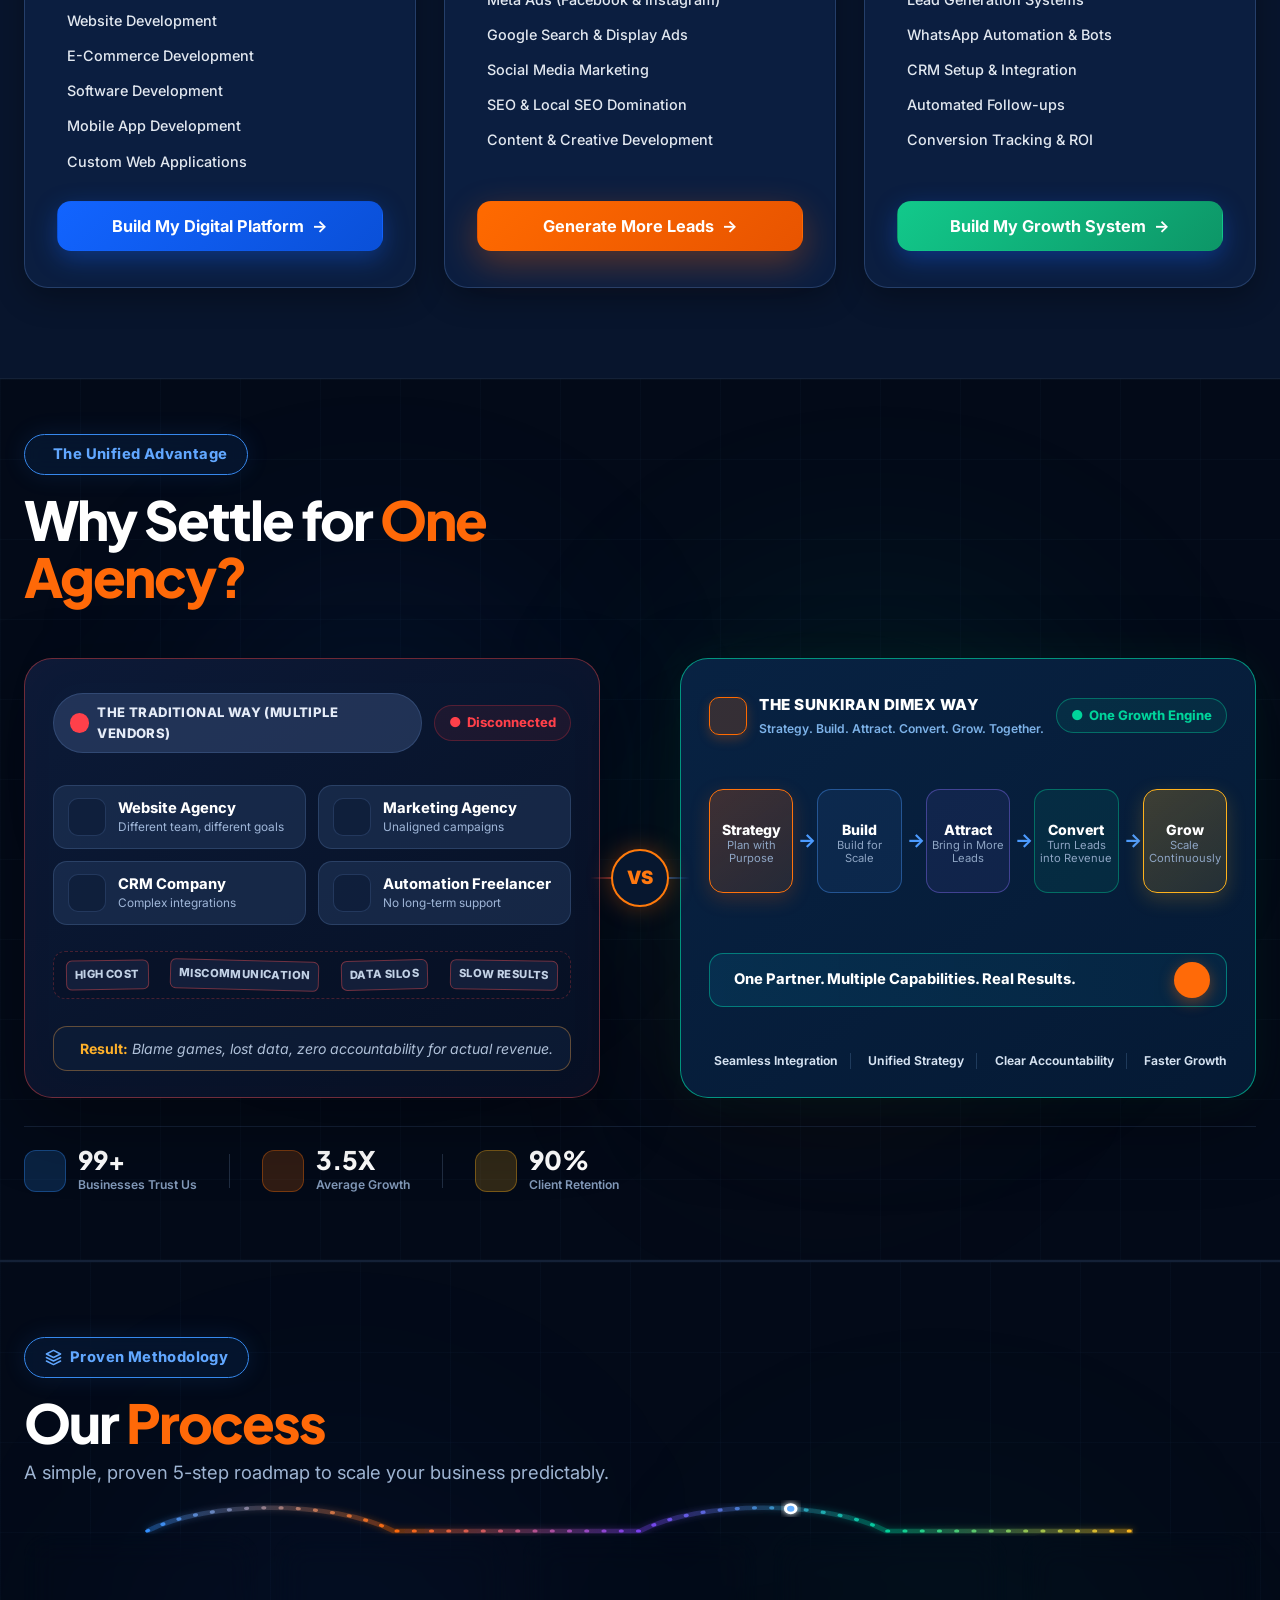
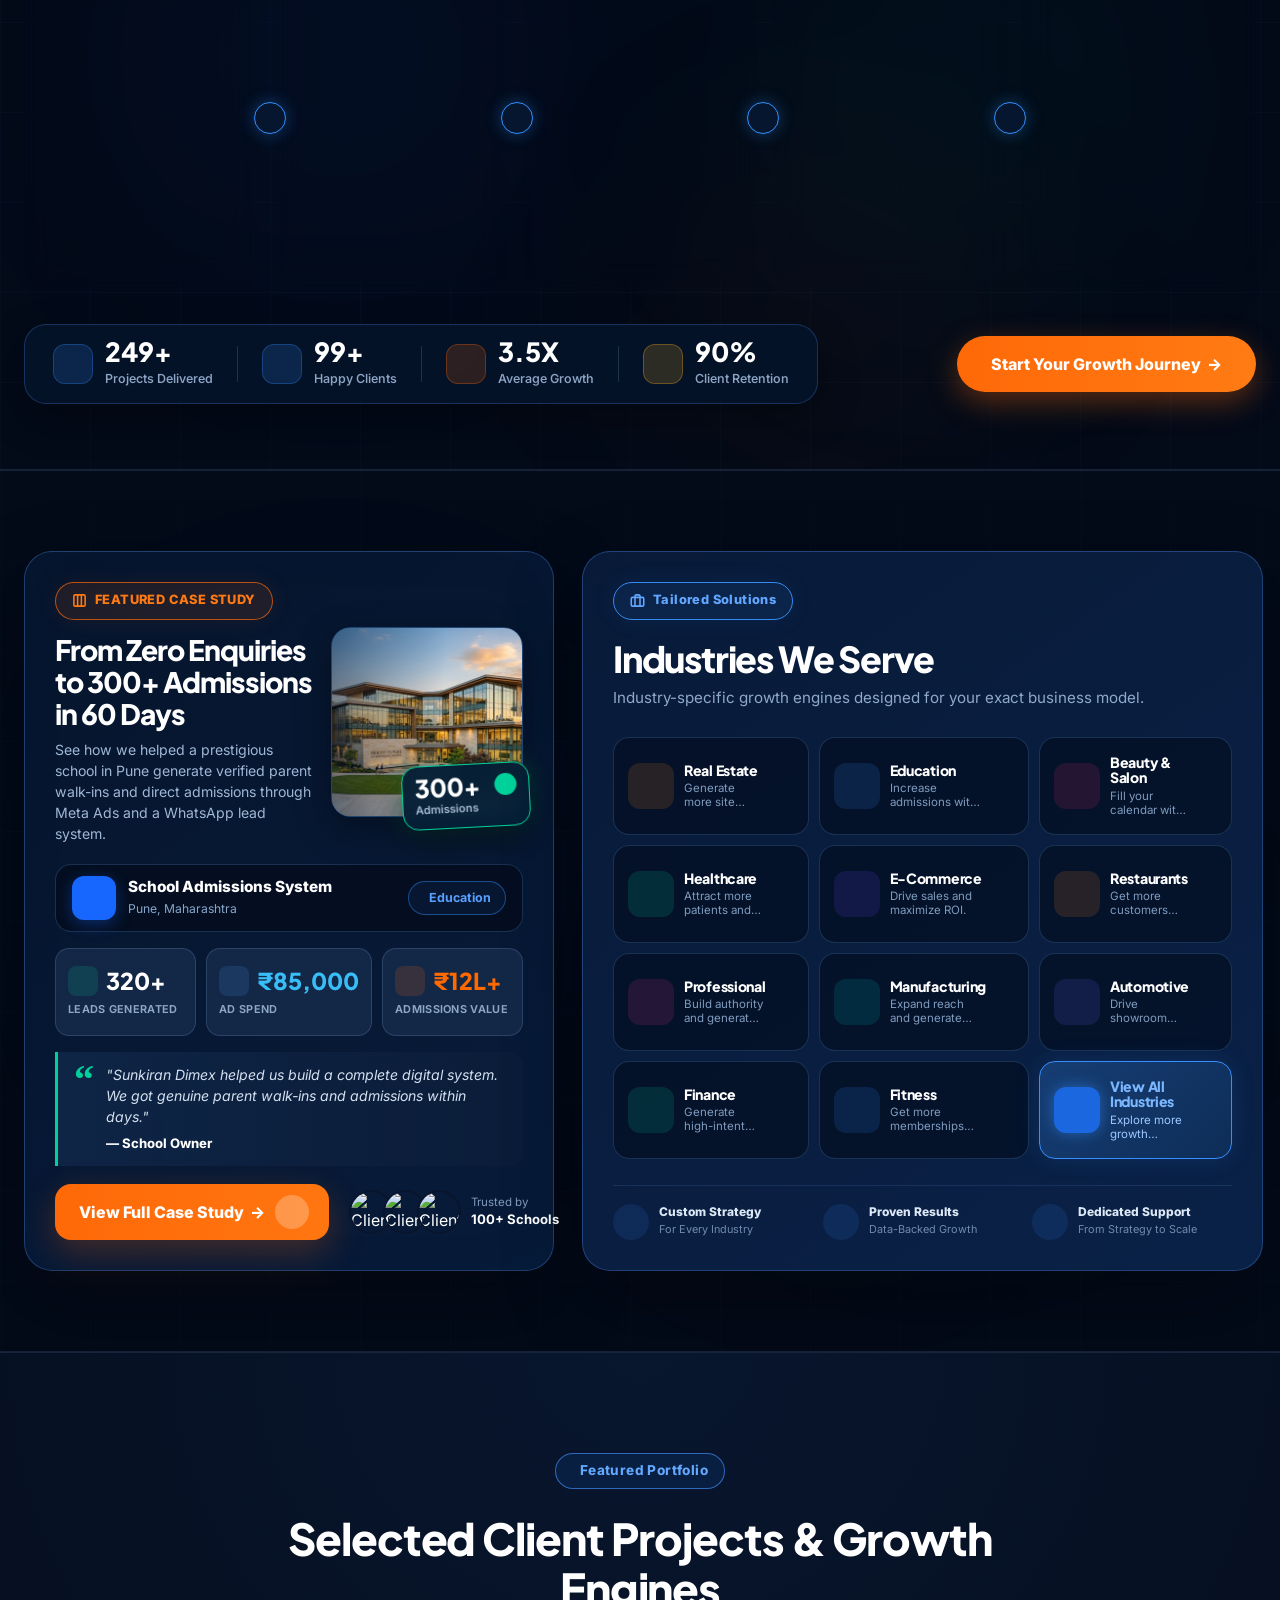
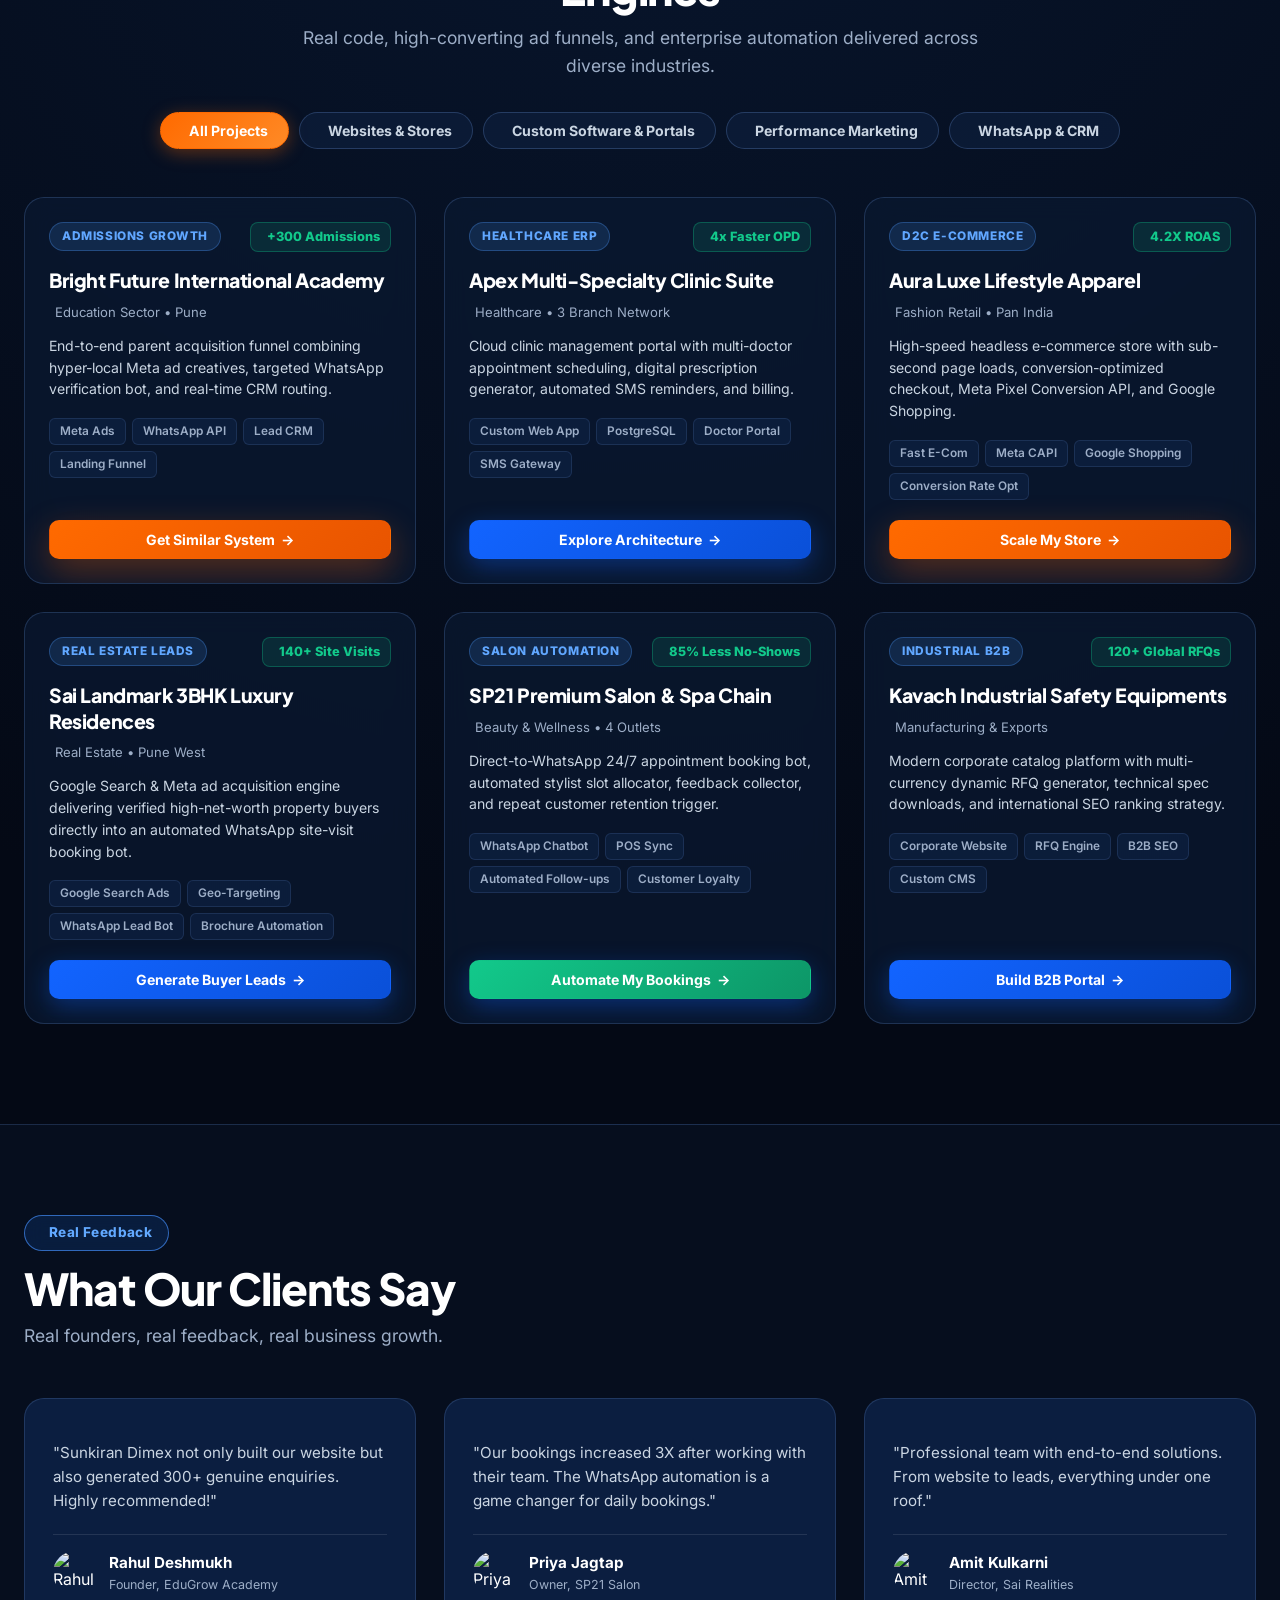
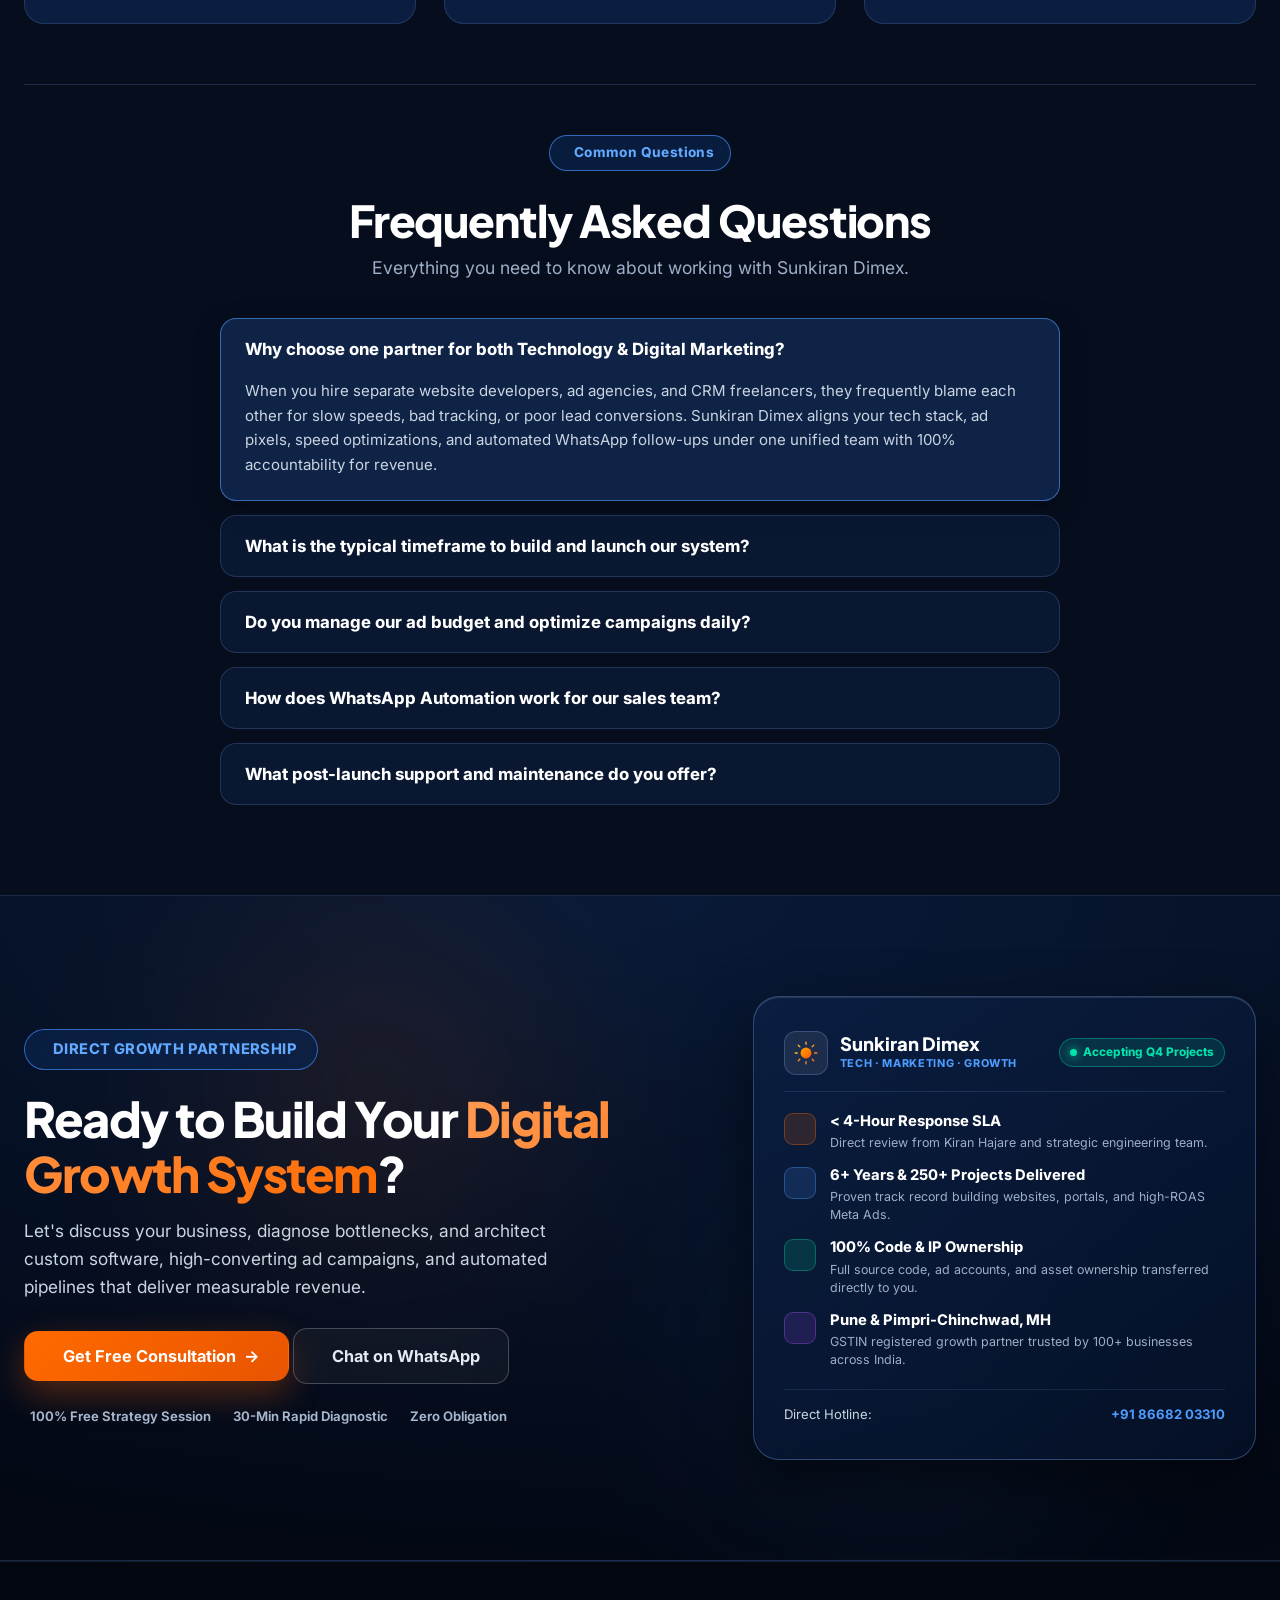
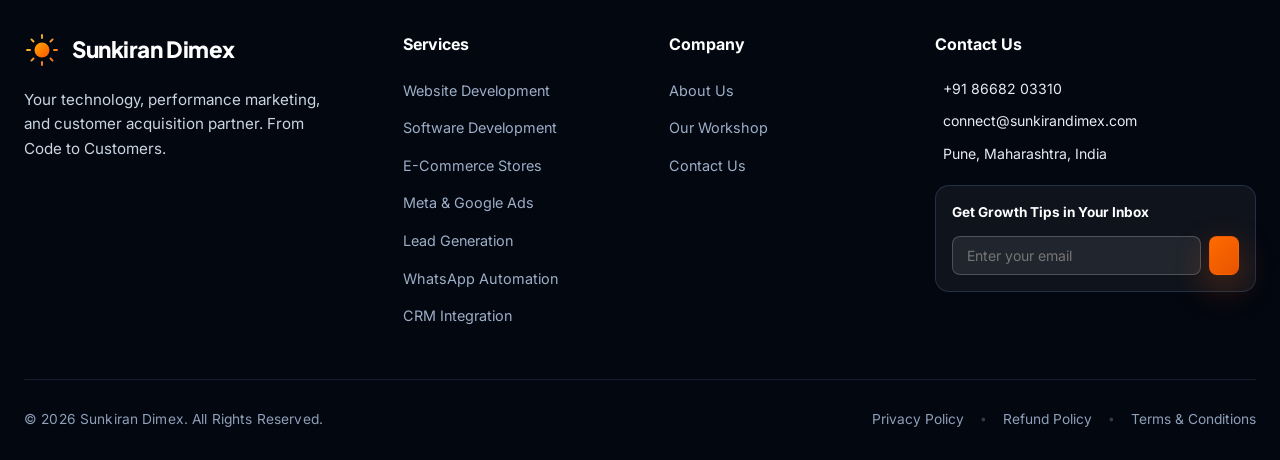
==== commit b4103794: "footer fixed" ====
--- a/index.html
+++ b/index.html
@@ -1993,10 +1993,10 @@
             Your technology, performance marketing, and customer acquisition partner. <span class="highlight-orange">From Code to Customers.</span>
           </p>
           <div style="display: flex; gap: 18px; font-size: 1.4rem;">
-            <a href="https://facebook.com" aria-label="Follow us on Facebook" style="color: #4D9DFF; transition: opacity 0.2s;" onmouseover="this.style.opacity='0.7'" onmouseout="this.style.opacity='1'"><i class="ph-bold ph-facebook-logo"></i></a>
-            <a href="https://instagram.com" aria-label="Follow us on Instagram" style="color: #E1306C; transition: opacity 0.2s;" onmouseover="this.style.opacity='0.7'" onmouseout="this.style.opacity='1'"><i class="ph-bold ph-instagram-logo"></i></a>
-            <a href="https://linkedin.com" aria-label="Follow us on LinkedIn" style="color: #0A66C2; transition: opacity 0.2s;" onmouseover="this.style.opacity='0.7'" onmouseout="this.style.opacity='1'"><i class="ph-bold ph-linkedin-logo"></i></a>
-            <a href="https://youtube.com" aria-label="Follow us on YouTube" style="color: #FF0000; transition: opacity 0.2s;" onmouseover="this.style.opacity='0.7'" onmouseout="this.style.opacity='1'"><i class="ph-bold ph-youtube-logo"></i></a>
+            <a href="https://facebook.com" aria-label="Follow us on Facebook" style="color: #4D9DFF;"><i class="ph-bold ph-facebook-logo"></i></a>
+            <a href="https://instagram.com" aria-label="Follow us on Instagram" style="color: #E1306C;"><i class="ph-bold ph-instagram-logo"></i></a>
+            <a href="https://linkedin.com" aria-label="Follow us on LinkedIn" style="color: #0A66C2;"><i class="ph-bold ph-linkedin-logo"></i></a>
+            <a href="https://youtube.com" aria-label="Follow us on YouTube" style="color: #FF0000;"><i class="ph-bold ph-youtube-logo"></i></a>
           </div>
         </div>
 
@@ -2018,7 +2018,7 @@
           <ul class="footer-links">
             <li><a href="about.html">About Us</a></li>
             <li><a href="workshop.html">Our Workshop</a></li>
-            <li><a href="contact.html">Contact</a></li>
+            <li><a href="contact.html">Contact Us</a></li>
           </ul>
         </div>
 
--- a/css/style.css
+++ b/css/style.css
@@ -4456,11 +4456,14 @@
 .footer-links a {
   color: #9DAEC7;
   font-size: 0.9rem;
+  display: inline-block;
+  transition: color 0.2s cubic-bezier(0.16, 1, 0.3, 1), transform 0.2s cubic-bezier(0.16, 1, 0.3, 1);
+  text-decoration: none;
 }
 
 .footer-links a:hover {
   color: #5DA6FF;
-  padding-left: 4px;
+  transform: translateX(4px);
 }
 
 .newsletter-box {
@@ -4556,34 +4559,275 @@
 }
 
 .modal-container {
-  background: #08152D;
-  border: 1px solid rgba(112, 155, 224, 0.35);
+  background: linear-gradient(180deg, #0A1A38 0%, #060F23 100%);
+  border: 1px solid rgba(38, 142, 255, 0.25);
   color: #FFFFFF;
   border-radius: 24px;
   max-width: 580px;
   width: 100%;
-  max-height: 90vh;
+  max-height: 92vh;
   overflow-y: auto;
-  box-shadow: 0 35px 80px rgba(0, 0, 0, 0.6);
+  scrollbar-width: thin;
+  scrollbar-color: rgba(38, 142, 255, 0.3) transparent;
+  box-shadow:
+    0 40px 90px rgba(0, 0, 0, 0.7),
+    0 0 0 1px rgba(255, 255, 255, 0.04) inset,
+    0 1px 0 rgba(38, 142, 255, 0.35) inset;
   position: relative;
-  padding: 36px;
+  padding: 40px 36px 32px;
 }
 
 .modal-close-btn {
   position: absolute;
-  top: 20px;
-  right: 20px;
-  background: rgba(255, 255, 255, 0.1);
-  border: none;
-  width: 36px;
-  height: 36px;
+  top: 18px;
+  right: 18px;
+  background: rgba(255, 255, 255, 0.06);
+  border: 1px solid rgba(255, 255, 255, 0.1);
+  width: 38px;
+  height: 38px;
   border-radius: 50%;
   cursor: pointer;
   display: flex;
   align-items: center;
   justify-content: center;
-  font-size: 1.2rem;
-  color: #E2E8F0;
+  font-size: 1rem;
+  color: #8EA4C0;
+  transition: all 160ms ease;
+  flex-shrink: 0;
+}
+
+.modal-close-btn:hover {
+  background: rgba(255, 255, 255, 0.12);
+  color: #FFFFFF;
+  border-color: rgba(255, 255, 255, 0.2);
+}
+
+/* ── Modal Header ── */
+.modal-header {
+  margin-bottom: 28px;
+}
+
+.modal-eyebrow {
+  display: inline-flex;
+  align-items: center;
+  gap: 7px;
+  font-size: 0.72rem;
+  font-weight: 800;
+  text-transform: uppercase;
+  letter-spacing: 0.08em;
+  color: #FF7B18;
+  margin-bottom: 10px;
+}
+
+.modal-eyebrow-dot {
+  width: 6px;
+  height: 6px;
+  border-radius: 50%;
+  background: #FF7B18;
+  animation: modal-dot-pulse 1.8s ease-in-out infinite;
+  flex-shrink: 0;
+}
+
+@keyframes modal-dot-pulse {
+  0%, 100% { opacity: 1; transform: scale(1); box-shadow: 0 0 0 0 rgba(255,123,24,0.4); }
+  50% { opacity: 0.85; transform: scale(1.25); box-shadow: 0 0 0 5px rgba(255,123,24,0); }
+}
+
+.modal-title {
+  font-family: 'Plus Jakarta Sans', sans-serif;
+  font-size: clamp(1.5rem, 3vw, 1.85rem);
+  font-weight: 900;
+  color: #FFFFFF;
+  letter-spacing: -0.03em;
+  line-height: 1.15;
+  margin: 0 0 8px;
+}
+
+.modal-subtitle {
+  font-size: 0.9rem;
+  color: #8EA4C0;
+  line-height: 1.55;
+  max-width: 420px;
+}
+
+/* ── Modal Form ── */
+.modal-form {
+  display: flex;
+  flex-direction: column;
+  gap: 16px;
+}
+
+.modal-form-row {
+  display: grid;
+  grid-template-columns: 1fr 1fr;
+  gap: 14px;
+}
+
+@media (max-width: 480px) {
+  .modal-form-row {
+    grid-template-columns: 1fr;
+  }
+}
+
+.modal-form-group {
+  display: flex;
+  flex-direction: column;
+  gap: 6px;
+}
+
+.modal-label {
+  font-size: 0.84rem;
+  font-weight: 600;
+  color: #C8D8EE;
+  display: flex;
+  align-items: center;
+  gap: 6px;
+}
+
+.modal-label-hint {
+  font-size: 0.76rem;
+  font-weight: 500;
+  color: #6B82A0;
+}
+
+.modal-input-wrap {
+  position: relative;
+}
+
+.modal-input-icon {
+  position: absolute;
+  left: 14px;
+  top: 50%;
+  transform: translateY(-50%);
+  font-size: 1rem;
+  color: #4D72A8;
+  pointer-events: none;
+  z-index: 1;
+}
+
+.modal-input-icon--green {
+  color: #25D366;
+}
+
+.modal-input {
+  width: 100%;
+  height: 46px;
+  padding: 0 14px 0 42px;
+  background: rgba(6, 18, 44, 0.8);
+  border: 1.5px solid rgba(38, 142, 255, 0.2);
+  border-radius: 12px;
+  font-size: 0.92rem;
+  color: #FFFFFF;
+  outline: none;
+  transition: border-color 160ms ease, box-shadow 160ms ease;
+  font-family: inherit;
+}
+
+.modal-input::placeholder {
+  color: #3E5578;
+}
+
+.modal-input:focus {
+  border-color: rgba(255, 101, 8, 0.6);
+  box-shadow: 0 0 0 3px rgba(255, 101, 8, 0.1);
+}
+
+.modal-select-wrap {
+  position: relative;
+}
+
+.modal-select-icon {
+  position: absolute;
+  right: 14px;
+  top: 50%;
+  transform: translateY(-50%);
+  font-size: 0.9rem;
+  color: #4D72A8;
+  pointer-events: none;
+  z-index: 1;
+}
+
+.modal-select {
+  width: 100%;
+  height: 46px;
+  padding: 0 40px 0 14px;
+  background: rgba(6, 18, 44, 0.8);
+  border: 1.5px solid rgba(38, 142, 255, 0.2);
+  border-radius: 12px;
+  font-size: 0.92rem;
+  color: #FFFFFF;
+  outline: none;
+  appearance: none;
+  -webkit-appearance: none;
+  cursor: pointer;
+  transition: border-color 160ms ease, box-shadow 160ms ease;
+  font-family: inherit;
+}
+
+.modal-select:focus {
+  border-color: rgba(255, 101, 8, 0.6);
+  box-shadow: 0 0 0 3px rgba(255, 101, 8, 0.1);
+}
+
+.modal-select option {
+  background: #0A1A38;
+  color: #FFFFFF;
+}
+
+/* ── Submit Button ── */
+.modal-submit-btn {
+  display: flex;
+  align-items: center;
+  justify-content: center;
+  gap: 10px;
+  width: 100%;
+  height: 52px;
+  border: none;
+  border-radius: 14px;
+  background: linear-gradient(135deg, #FF8A3C 0%, #FF6508 100%);
+  color: #FFFFFF;
+  font-size: 1rem;
+  font-weight: 800;
+  font-family: inherit;
+  cursor: pointer;
+  letter-spacing: -0.01em;
+  box-shadow: 0 6px 24px rgba(255, 101, 8, 0.4), 0 2px 8px rgba(255, 101, 8, 0.2);
+  transition: all 200ms cubic-bezier(0.22, 1, 0.36, 1);
+  margin-top: 4px;
+}
+
+.modal-submit-btn:hover {
+  transform: translateY(-2px);
+  box-shadow: 0 10px 32px rgba(255, 101, 8, 0.55), 0 4px 12px rgba(255, 101, 8, 0.25);
+}
+
+.modal-submit-btn:active {
+  transform: translateY(0);
+}
+
+/* ── Trust Strip ── */
+.modal-trust-strip {
+  display: flex;
+  align-items: center;
+  justify-content: center;
+  gap: 20px;
+  padding-top: 16px;
+  border-top: 1px solid rgba(255, 255, 255, 0.06);
+  flex-wrap: wrap;
+}
+
+.modal-trust-item {
+  display: flex;
+  align-items: center;
+  gap: 5px;
+  font-size: 0.76rem;
+  font-weight: 600;
+  color: #6B82A0;
+}
+
+.modal-trust-item i {
+  font-size: 0.9rem;
+  color: #3E8AFF;
 }
 
 .form-group {
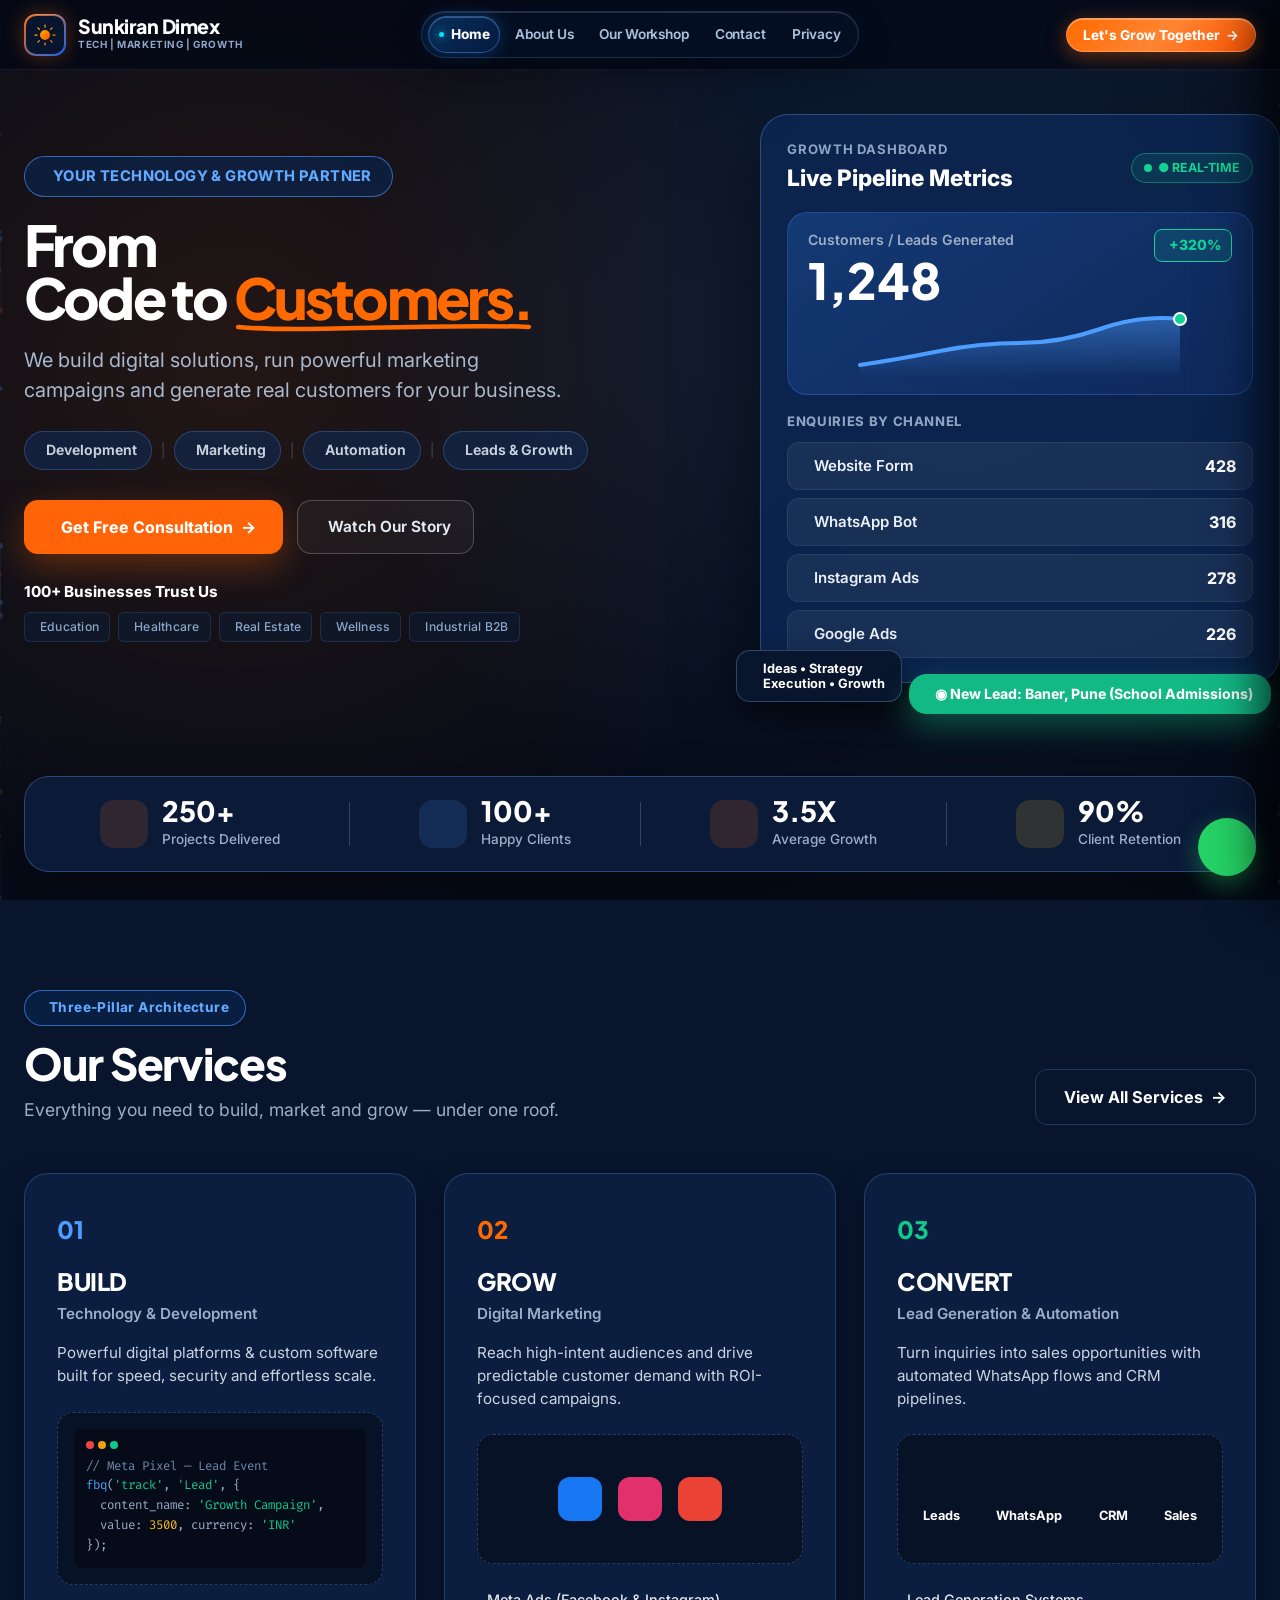
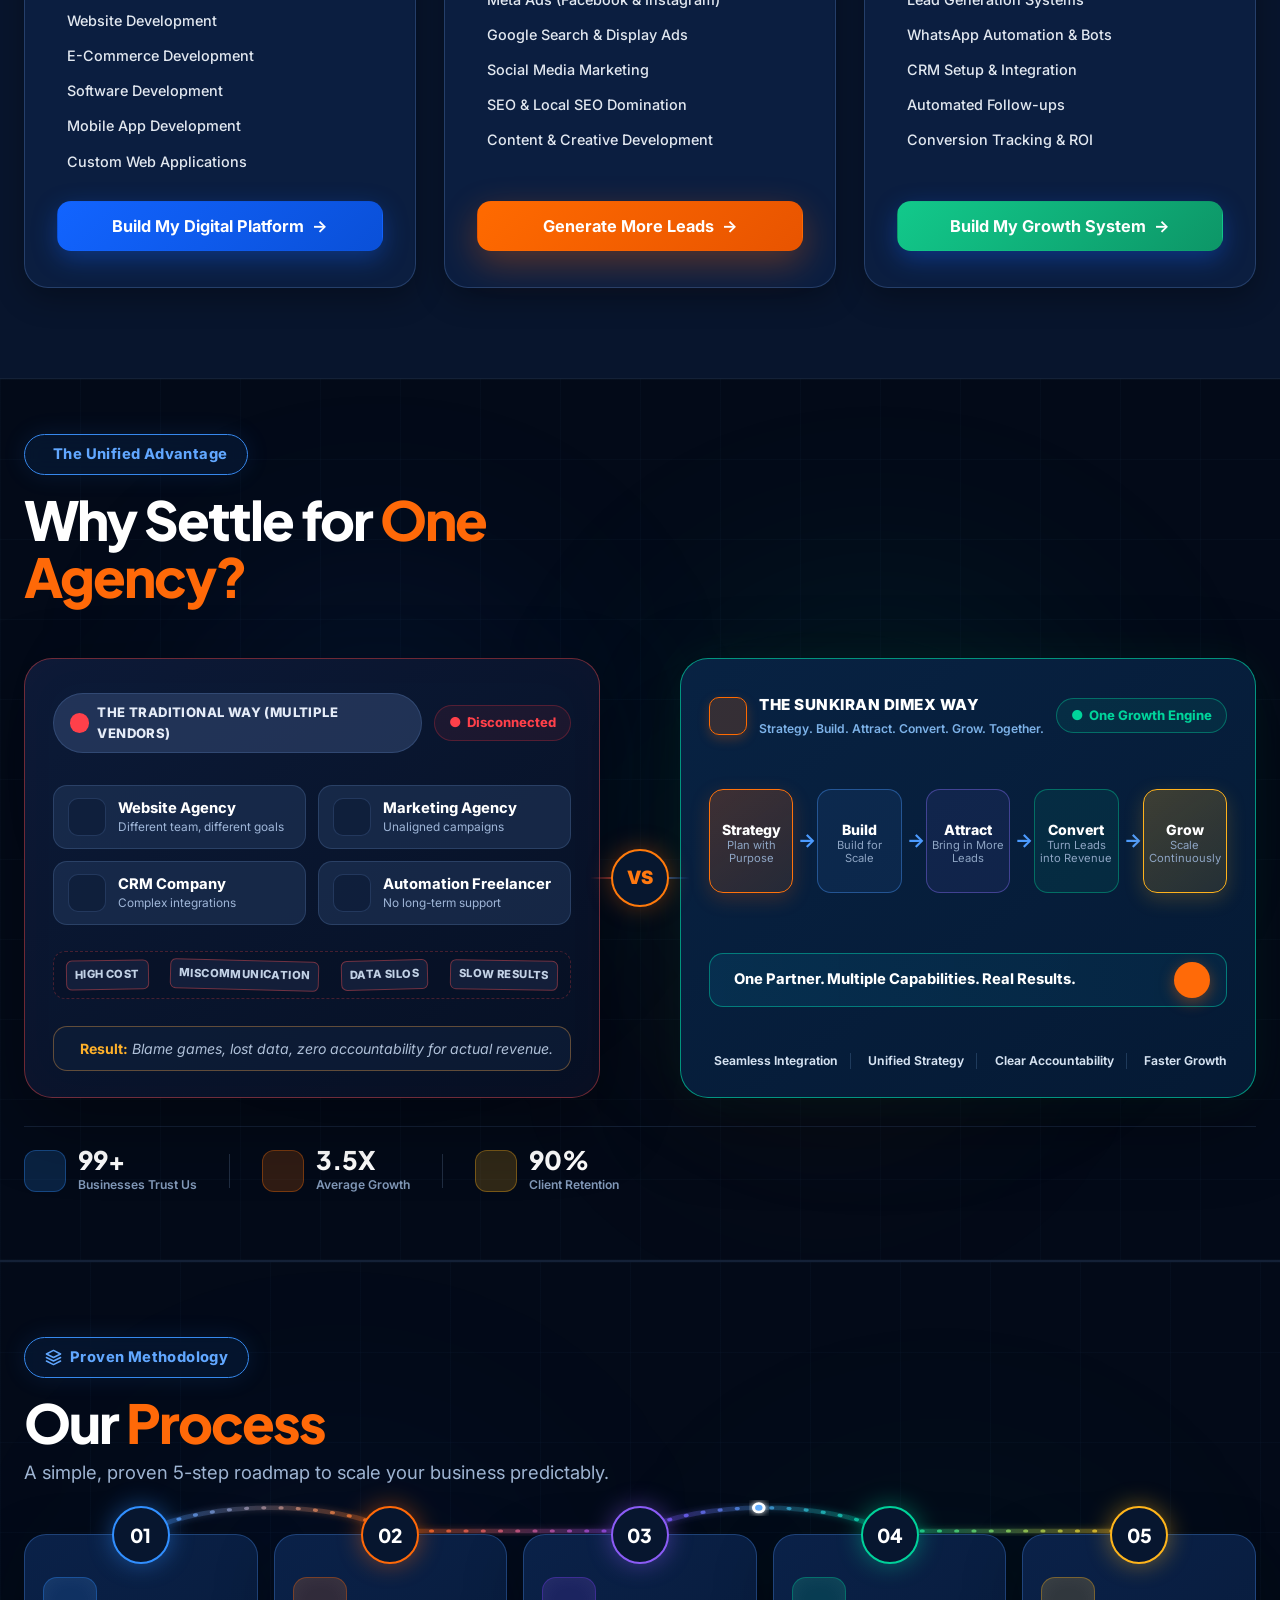
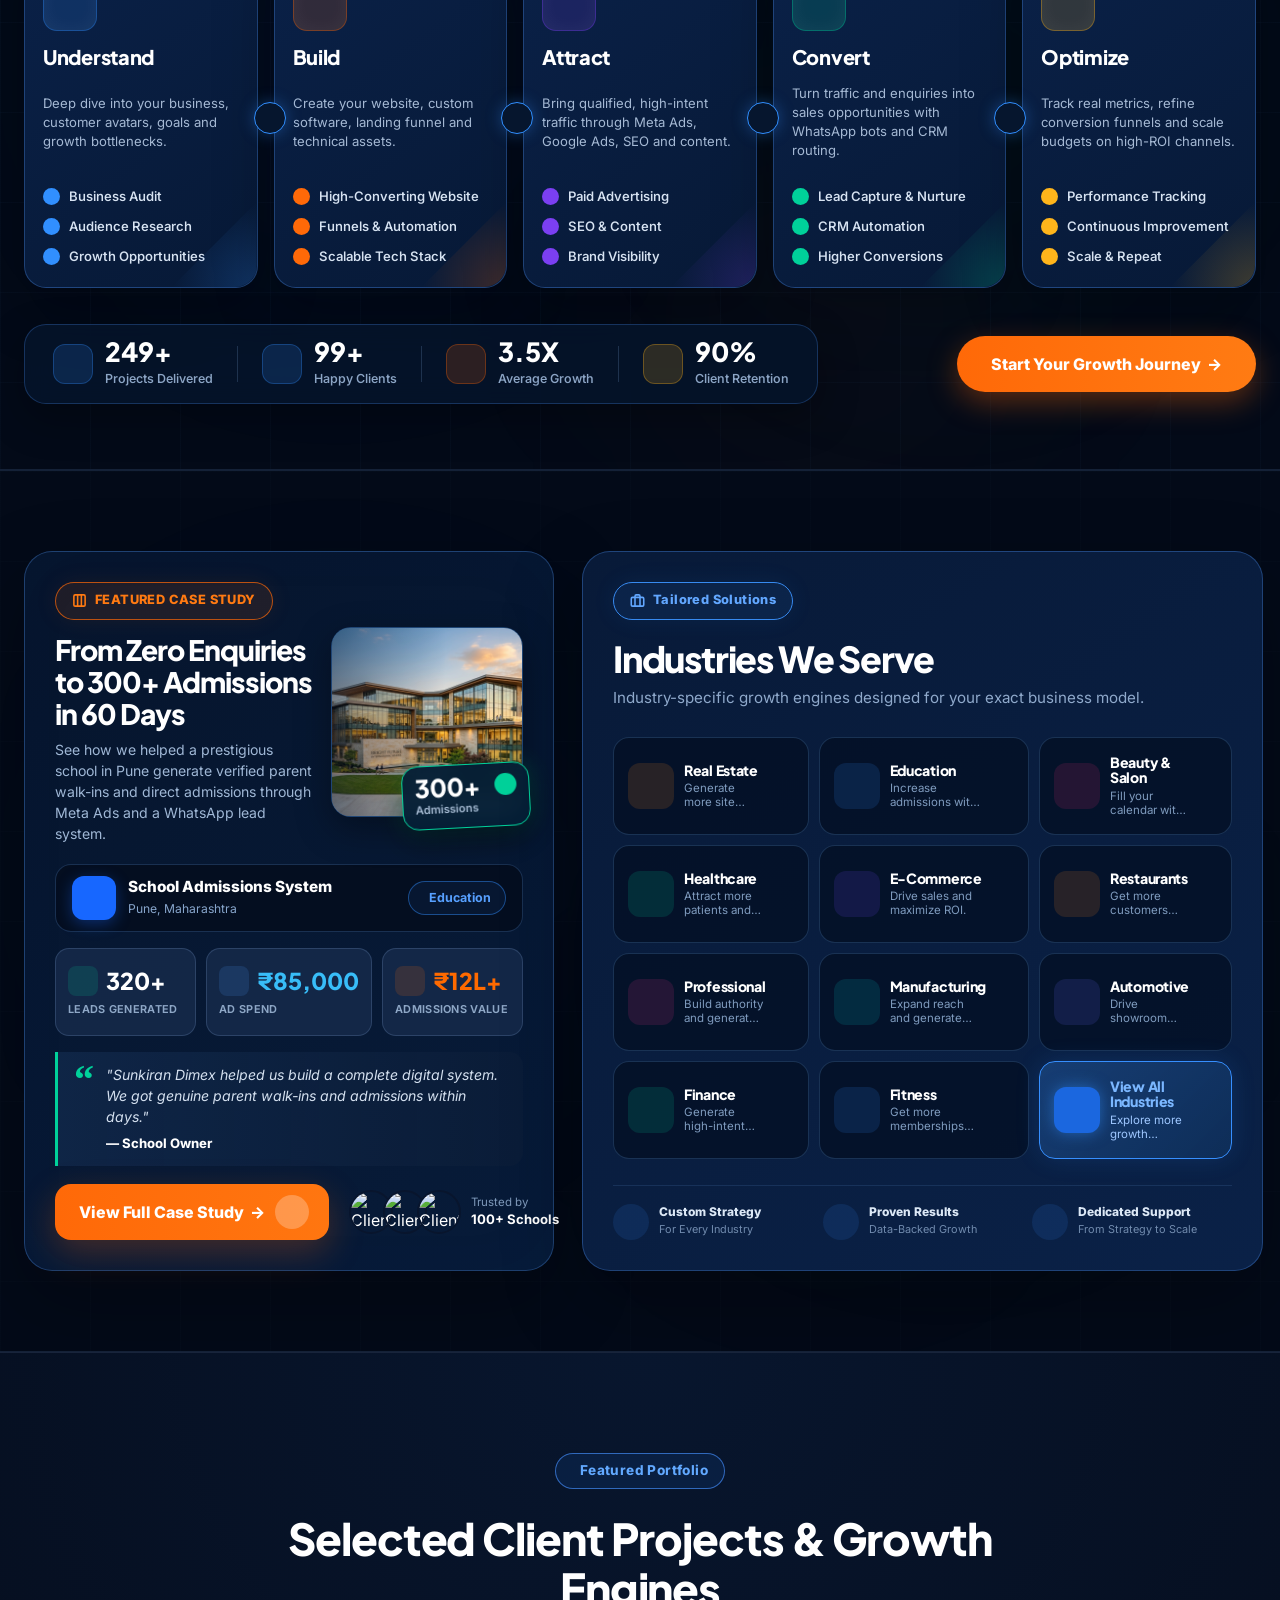
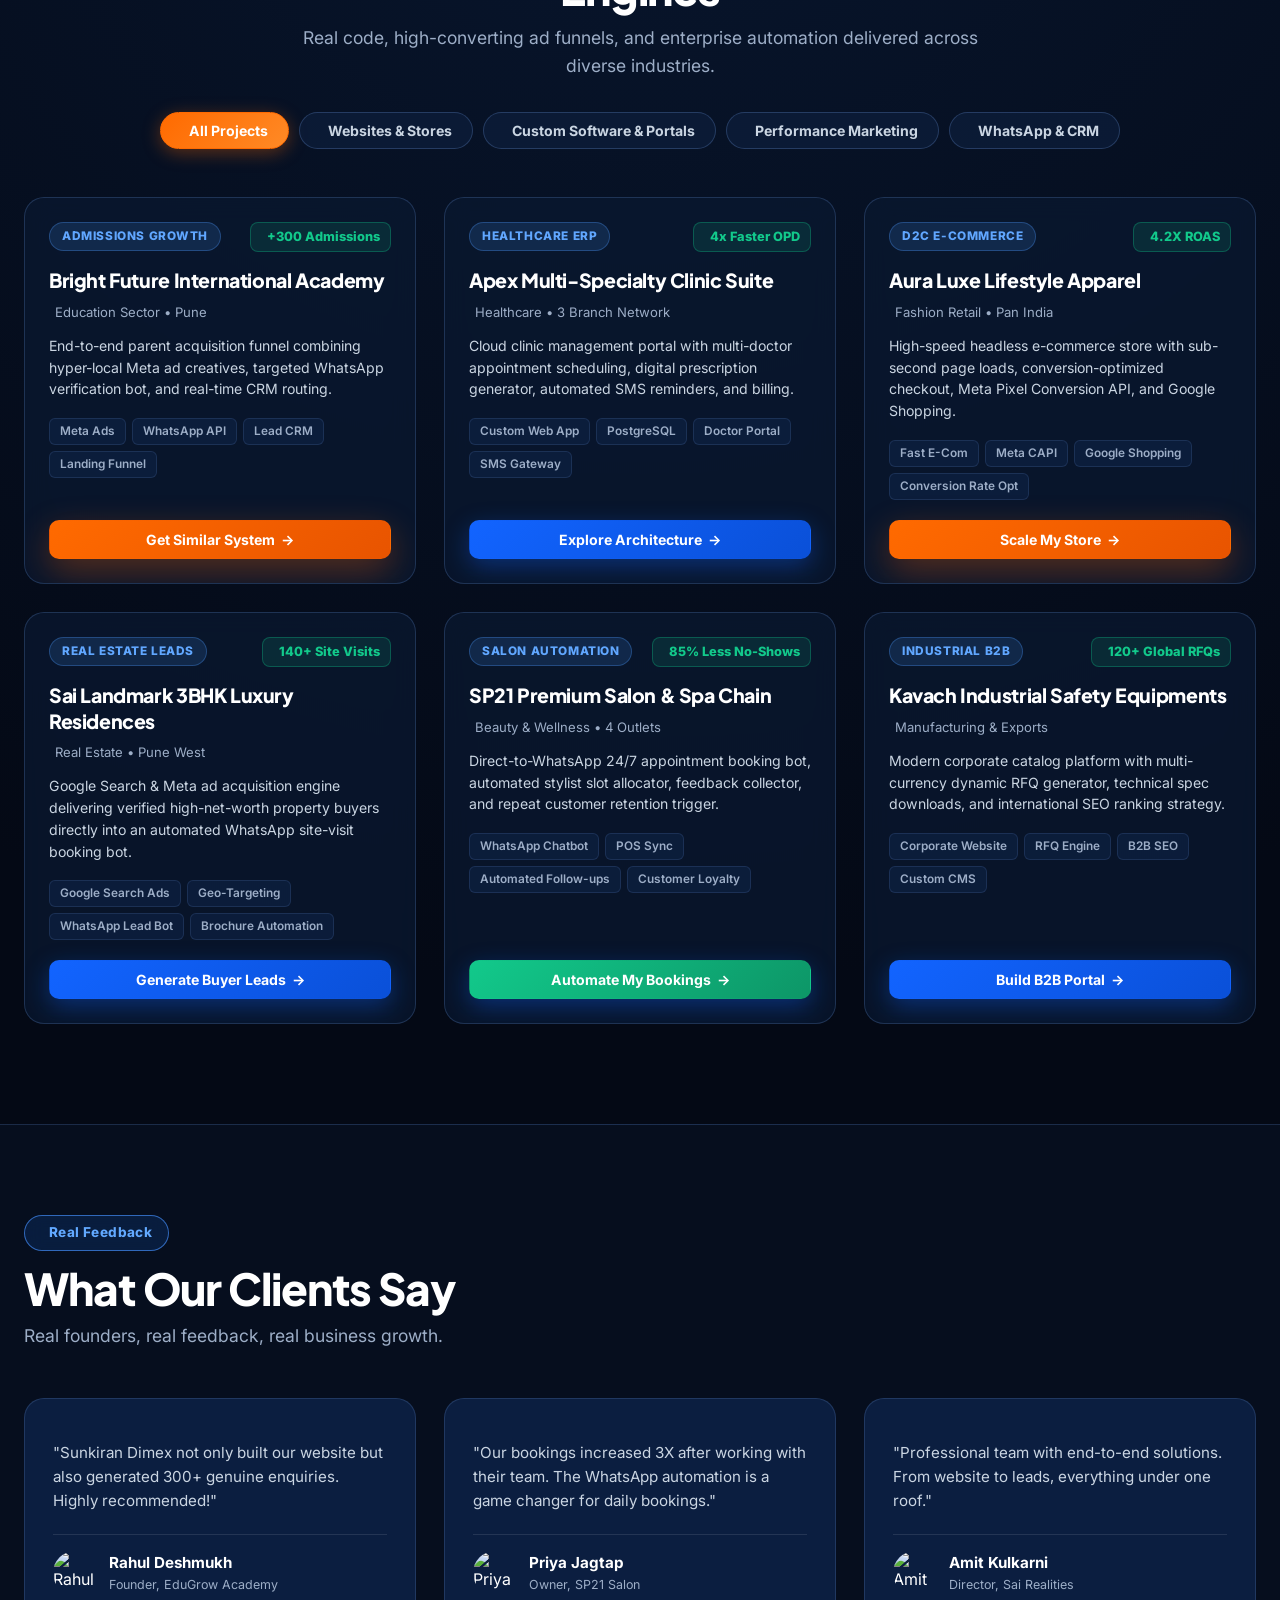
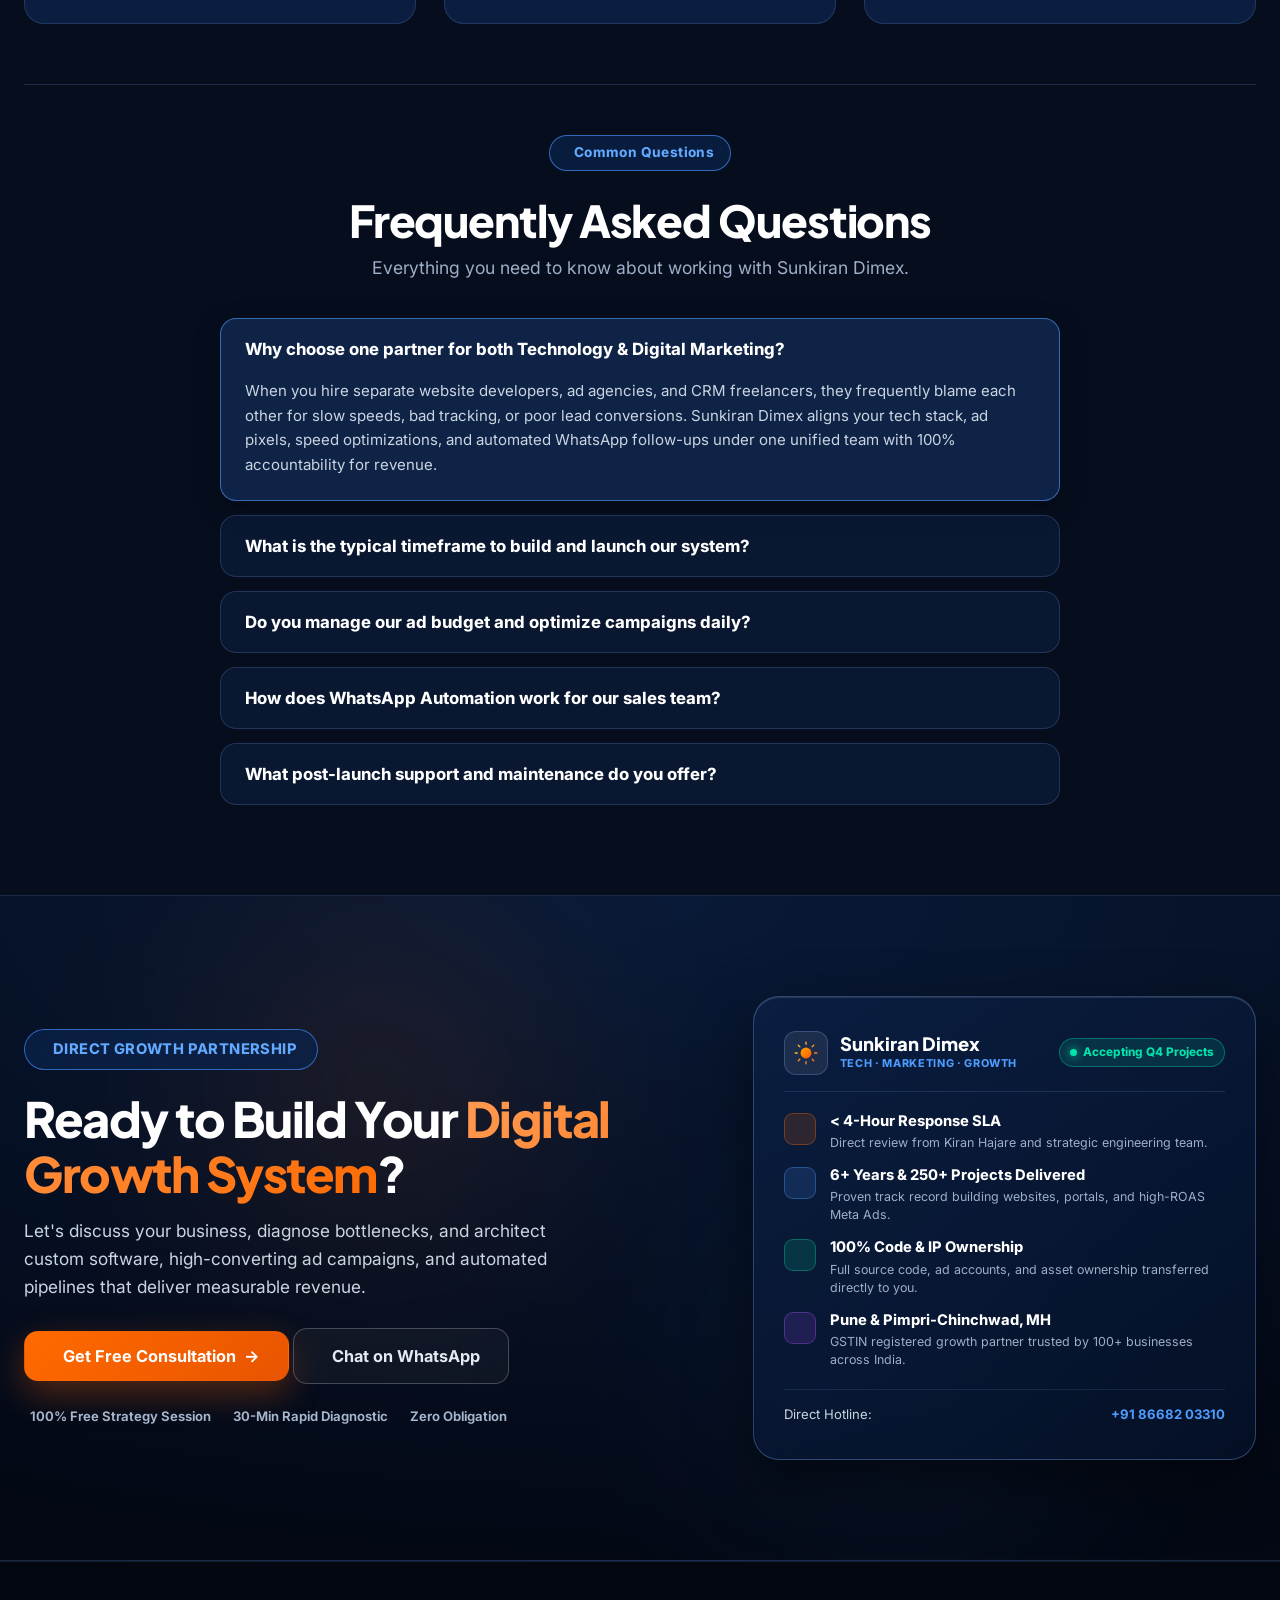
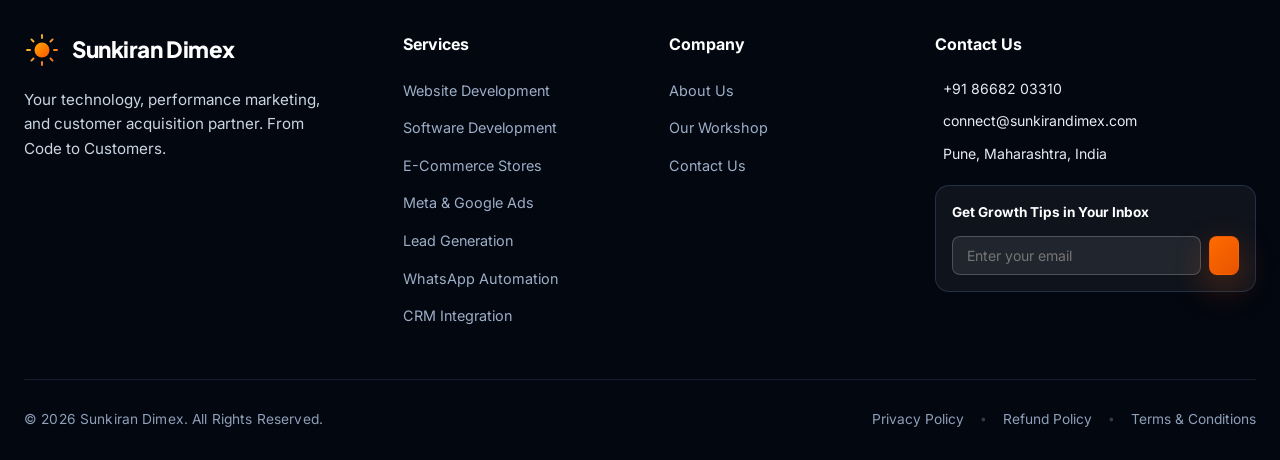
==== commit 7c86852b: "making the footer same ." ====
--- a/index.html
+++ b/index.html
@@ -2003,13 +2003,13 @@
         <div class="footer-services-col">
           <div class="footer-title">Services</div>
           <ul class="footer-links">
-            <li><a href="#services">Website Development</a></li>
-            <li><a href="#services">Software Development</a></li>
-            <li><a href="#services">E-Commerce Stores</a></li>
-            <li><a href="#services">Meta & Google Ads</a></li>
-            <li><a href="#services">Lead Generation</a></li>
-            <li><a href="#services">WhatsApp Automation</a></li>
-            <li><a href="#services">CRM Integration</a></li>
+            <li><a href="index.html#services">Website Development</a></li>
+            <li><a href="index.html#services">Software Development</a></li>
+            <li><a href="index.html#services">E-Commerce Stores</a></li>
+            <li><a href="index.html#services">Meta & Google Ads</a></li>
+            <li><a href="index.html#services">Lead Generation</a></li>
+            <li><a href="index.html#services">WhatsApp Automation</a></li>
+            <li><a href="index.html#services">CRM Integration</a></li>
           </ul>
         </div>
 
